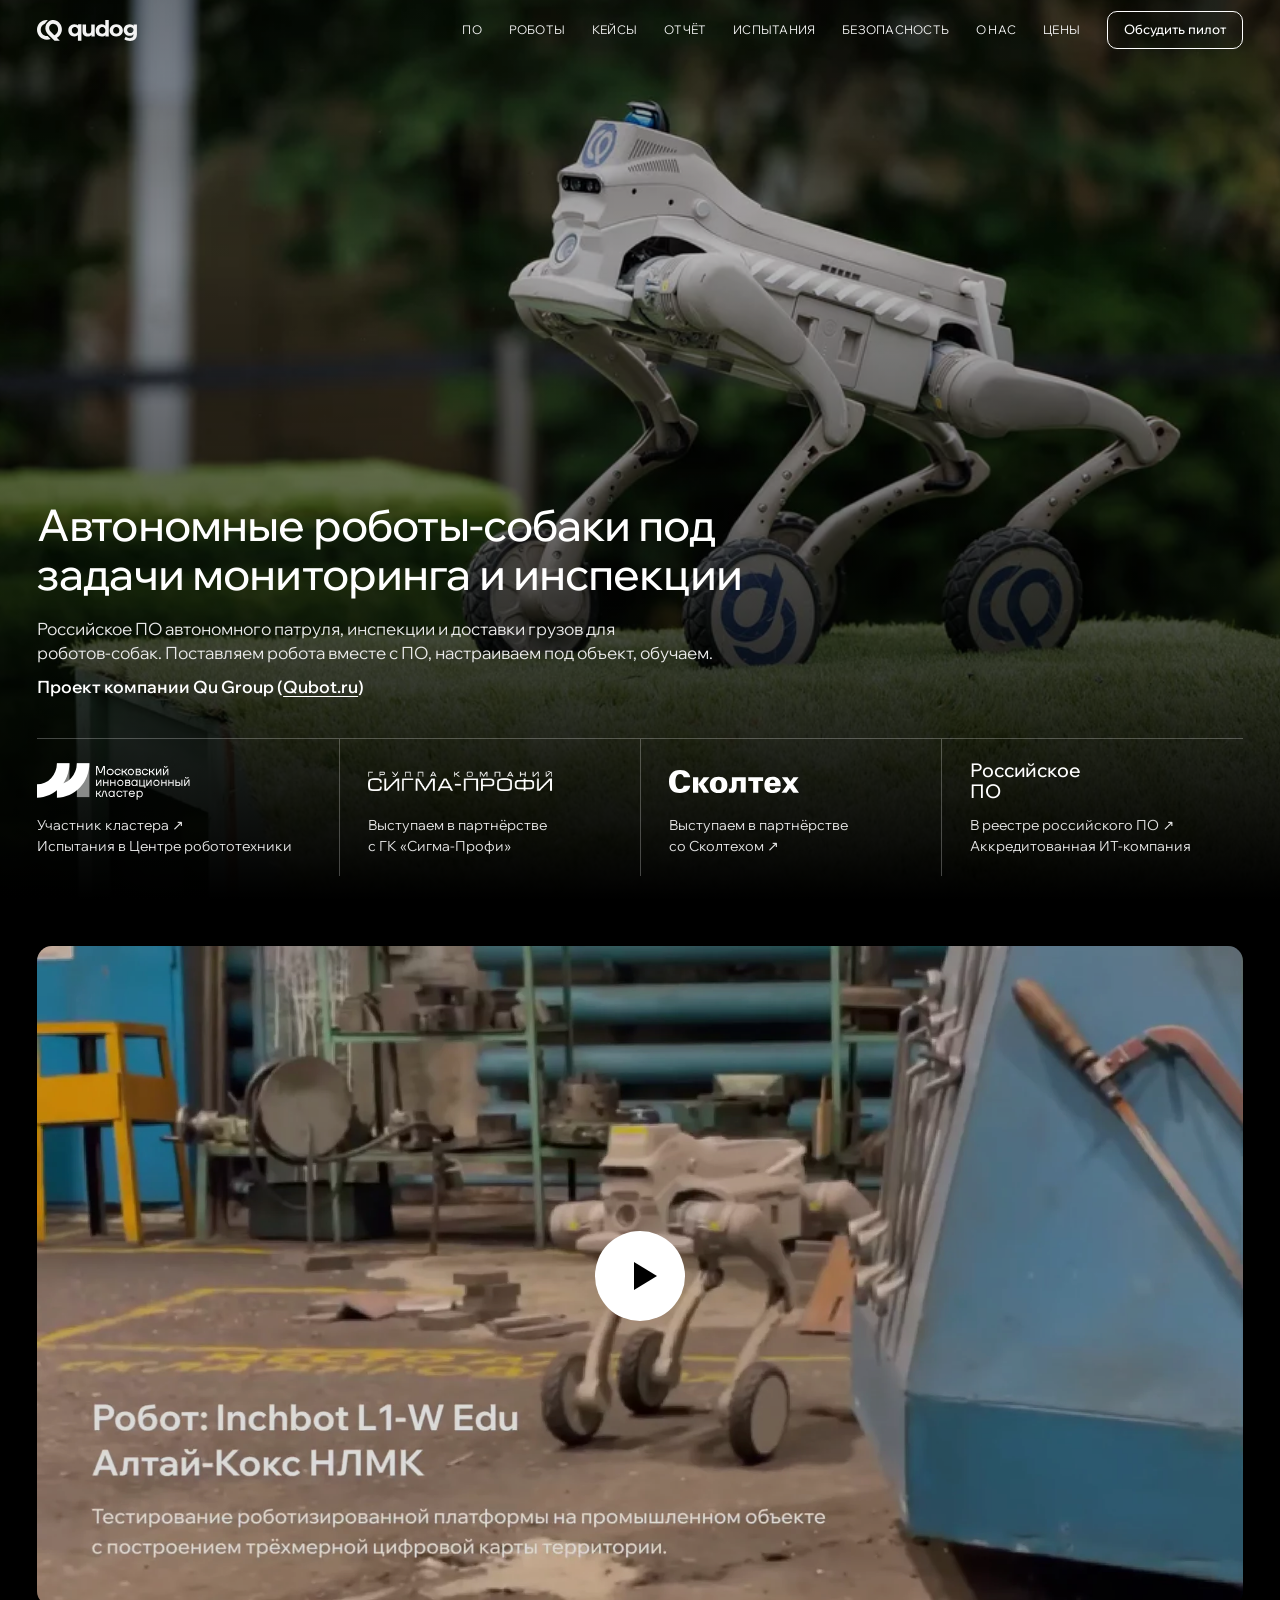
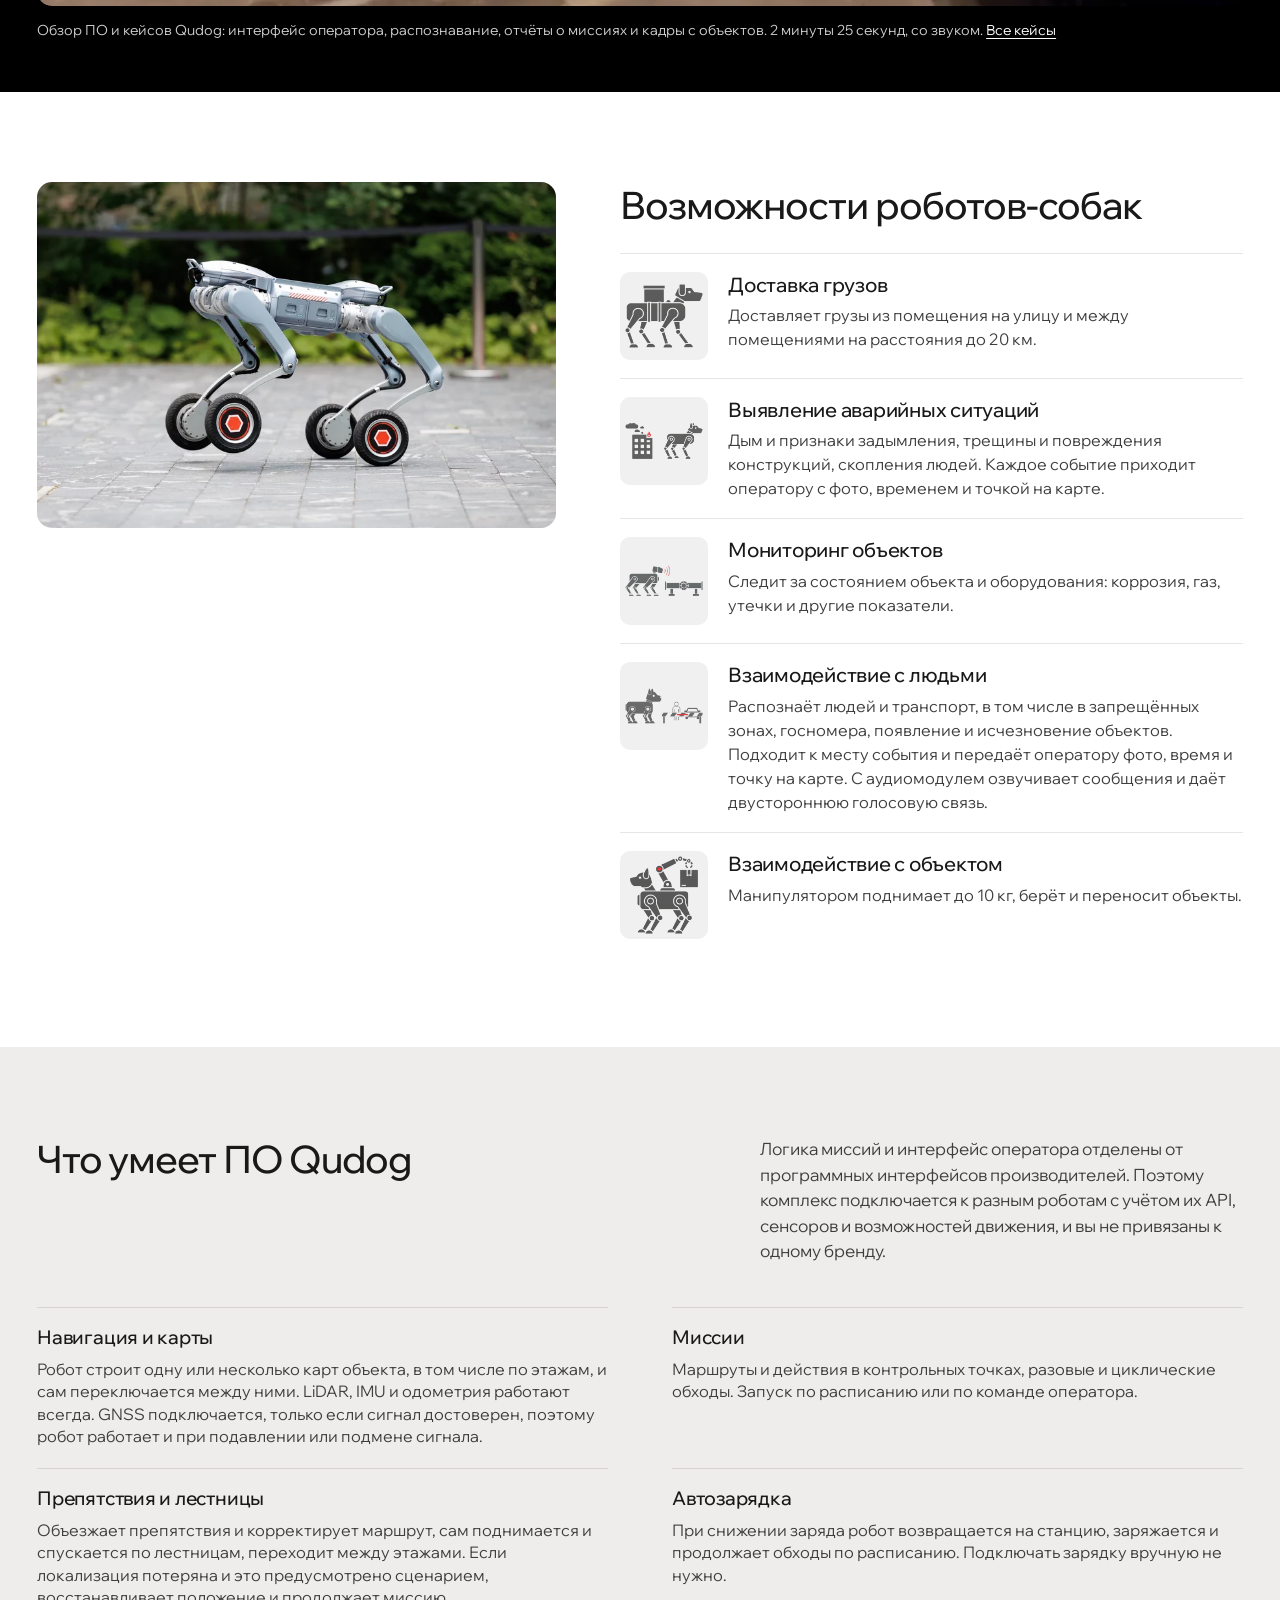
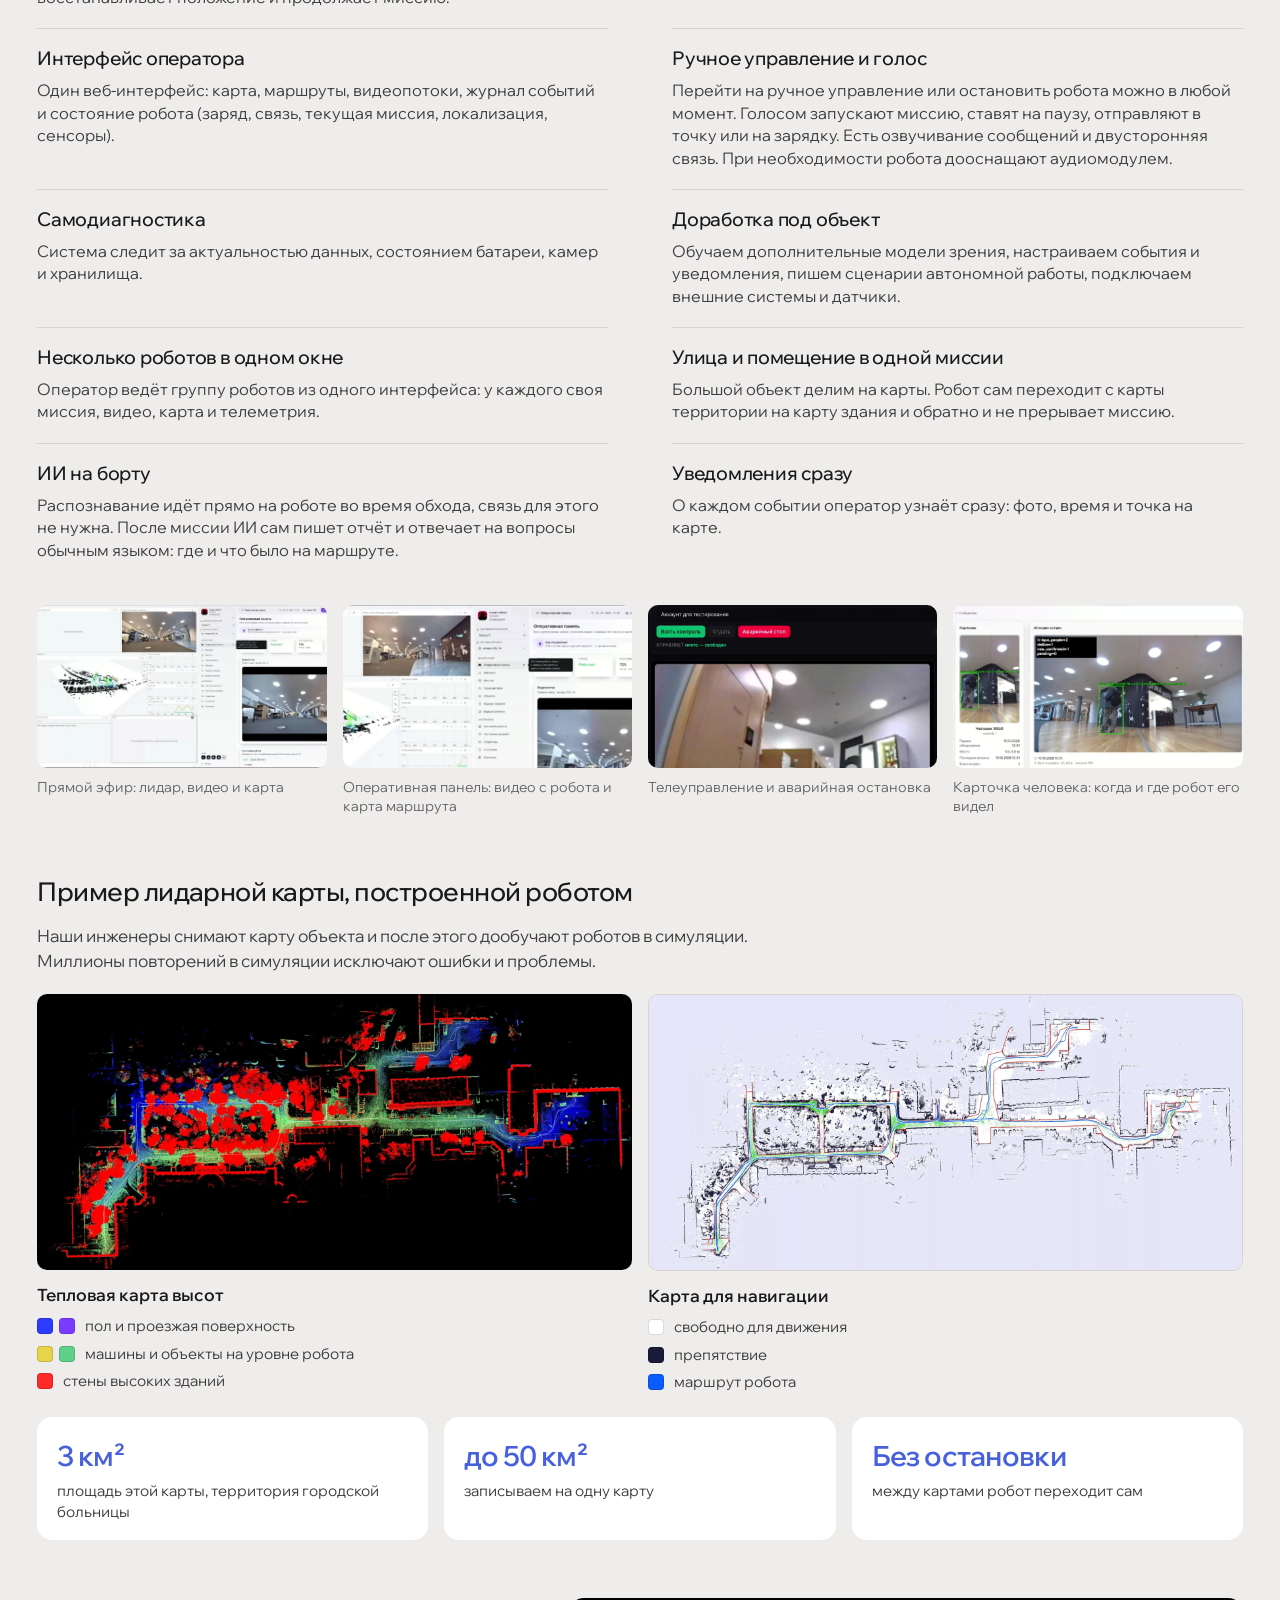
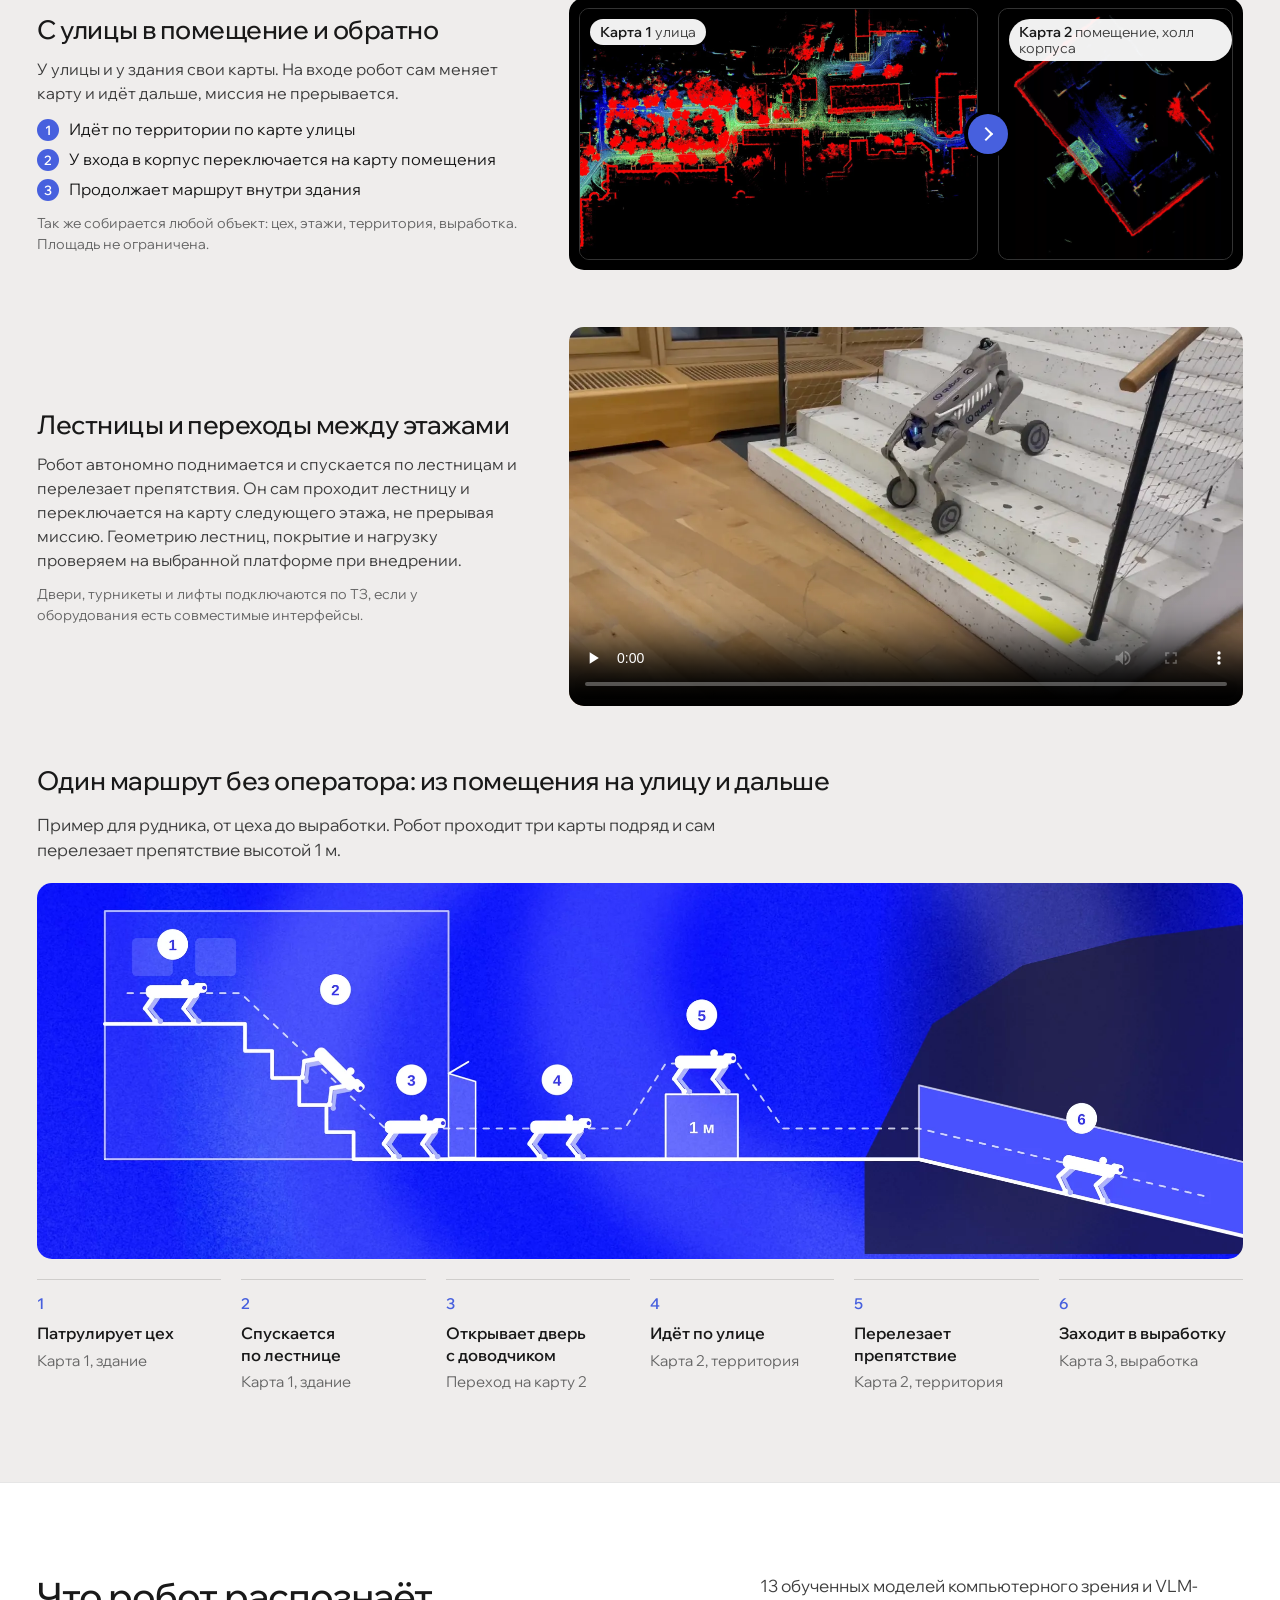
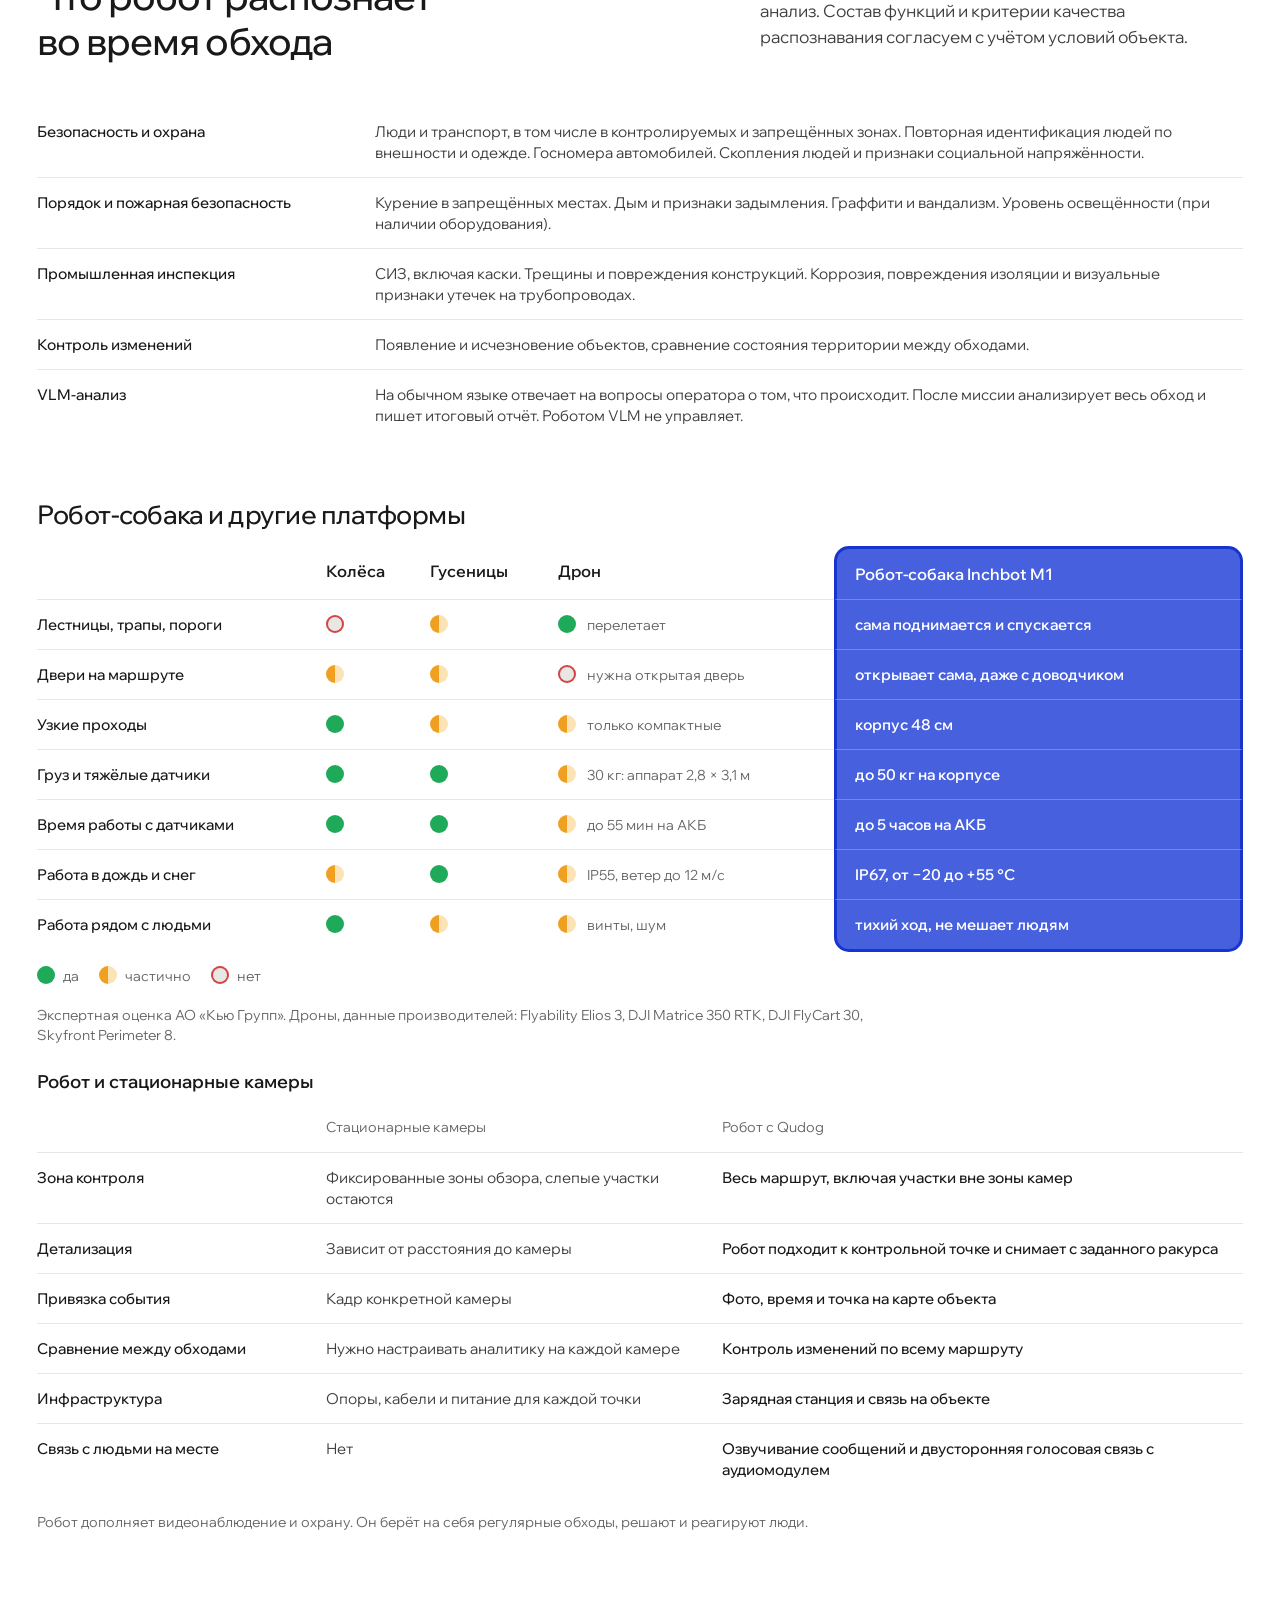
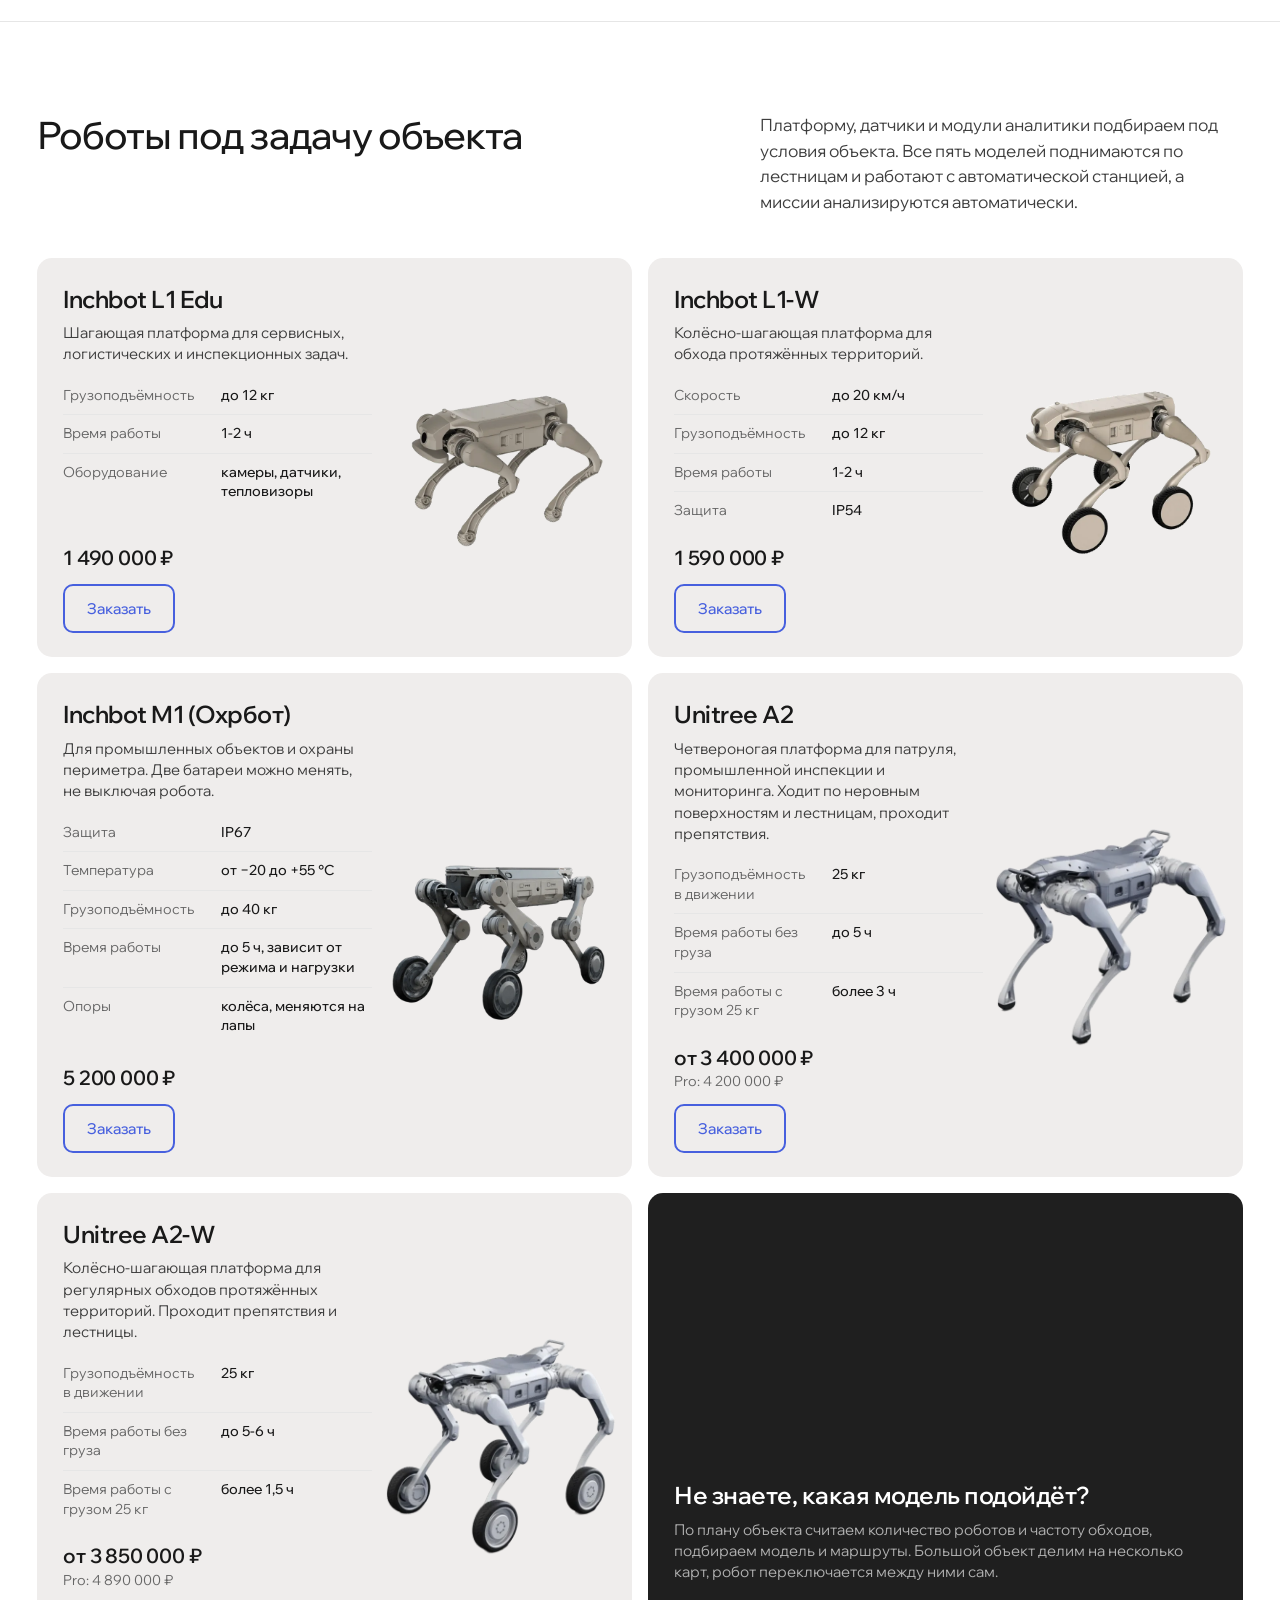
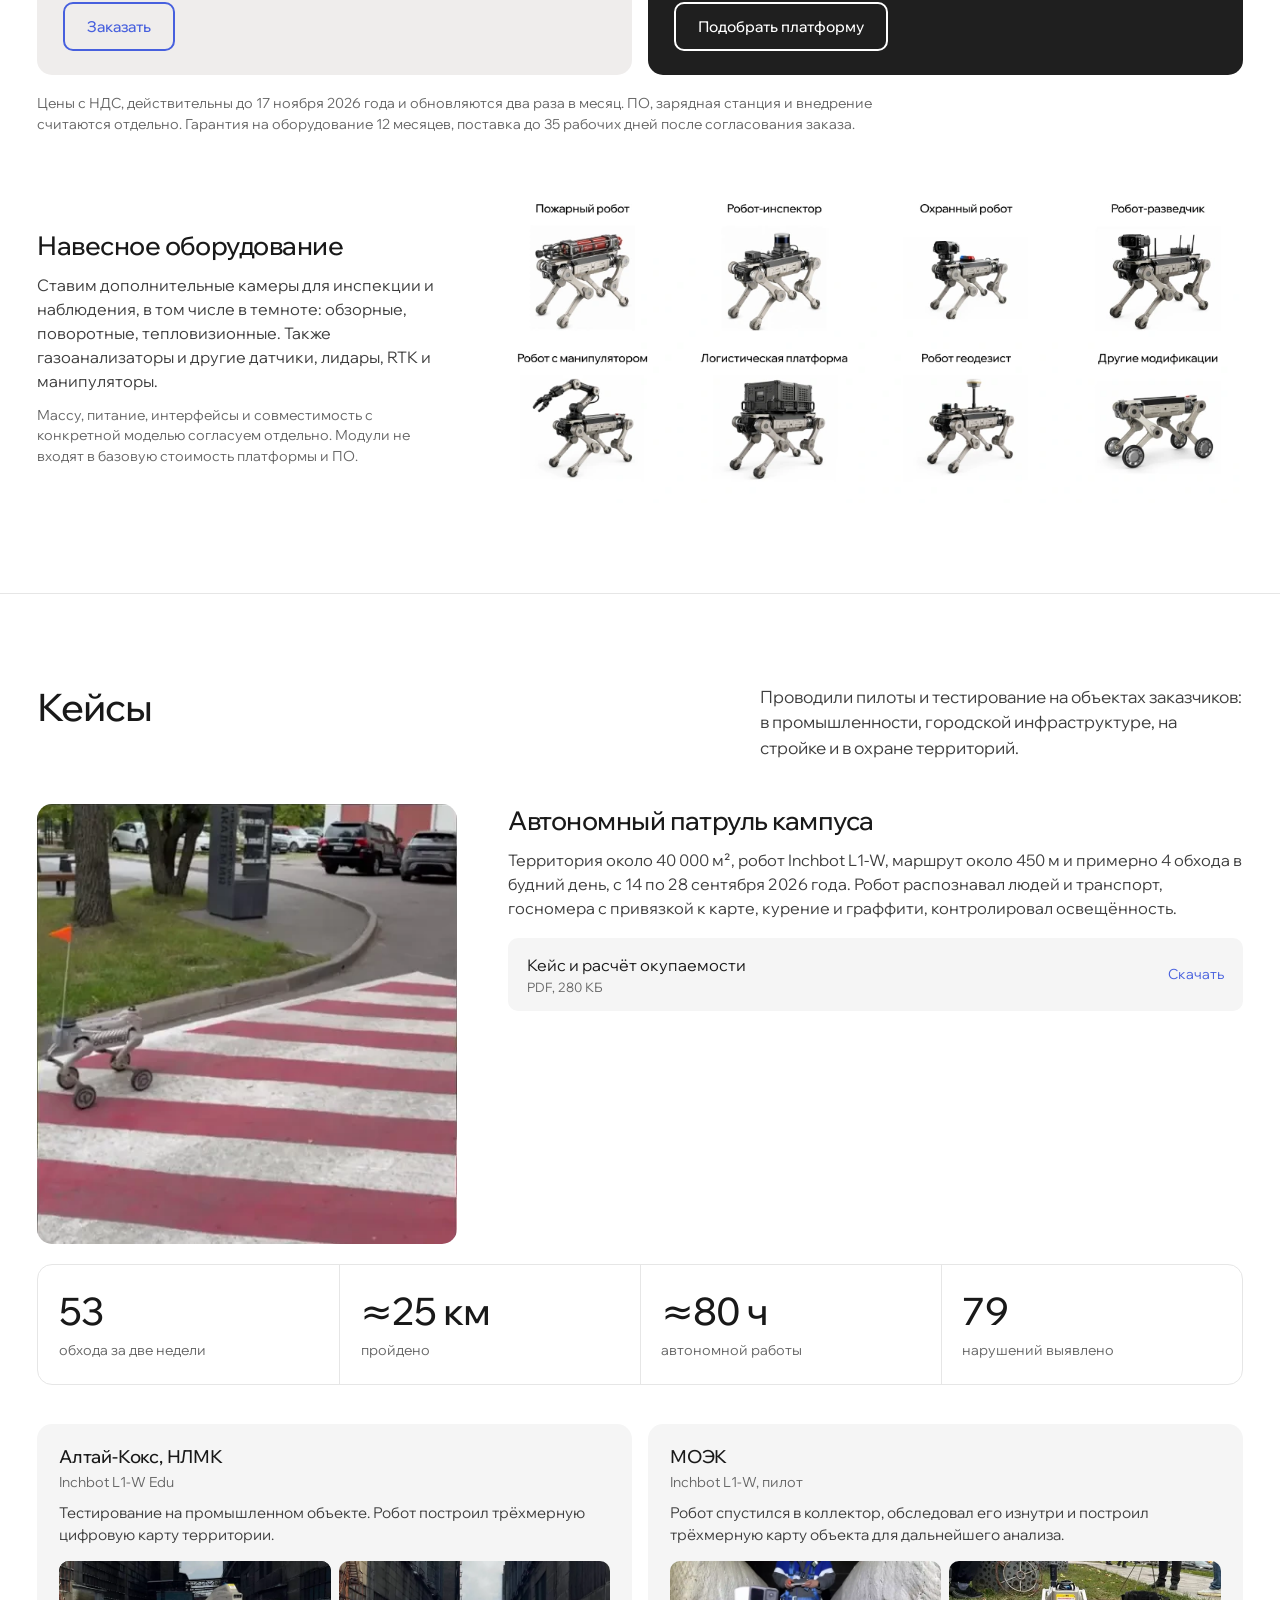
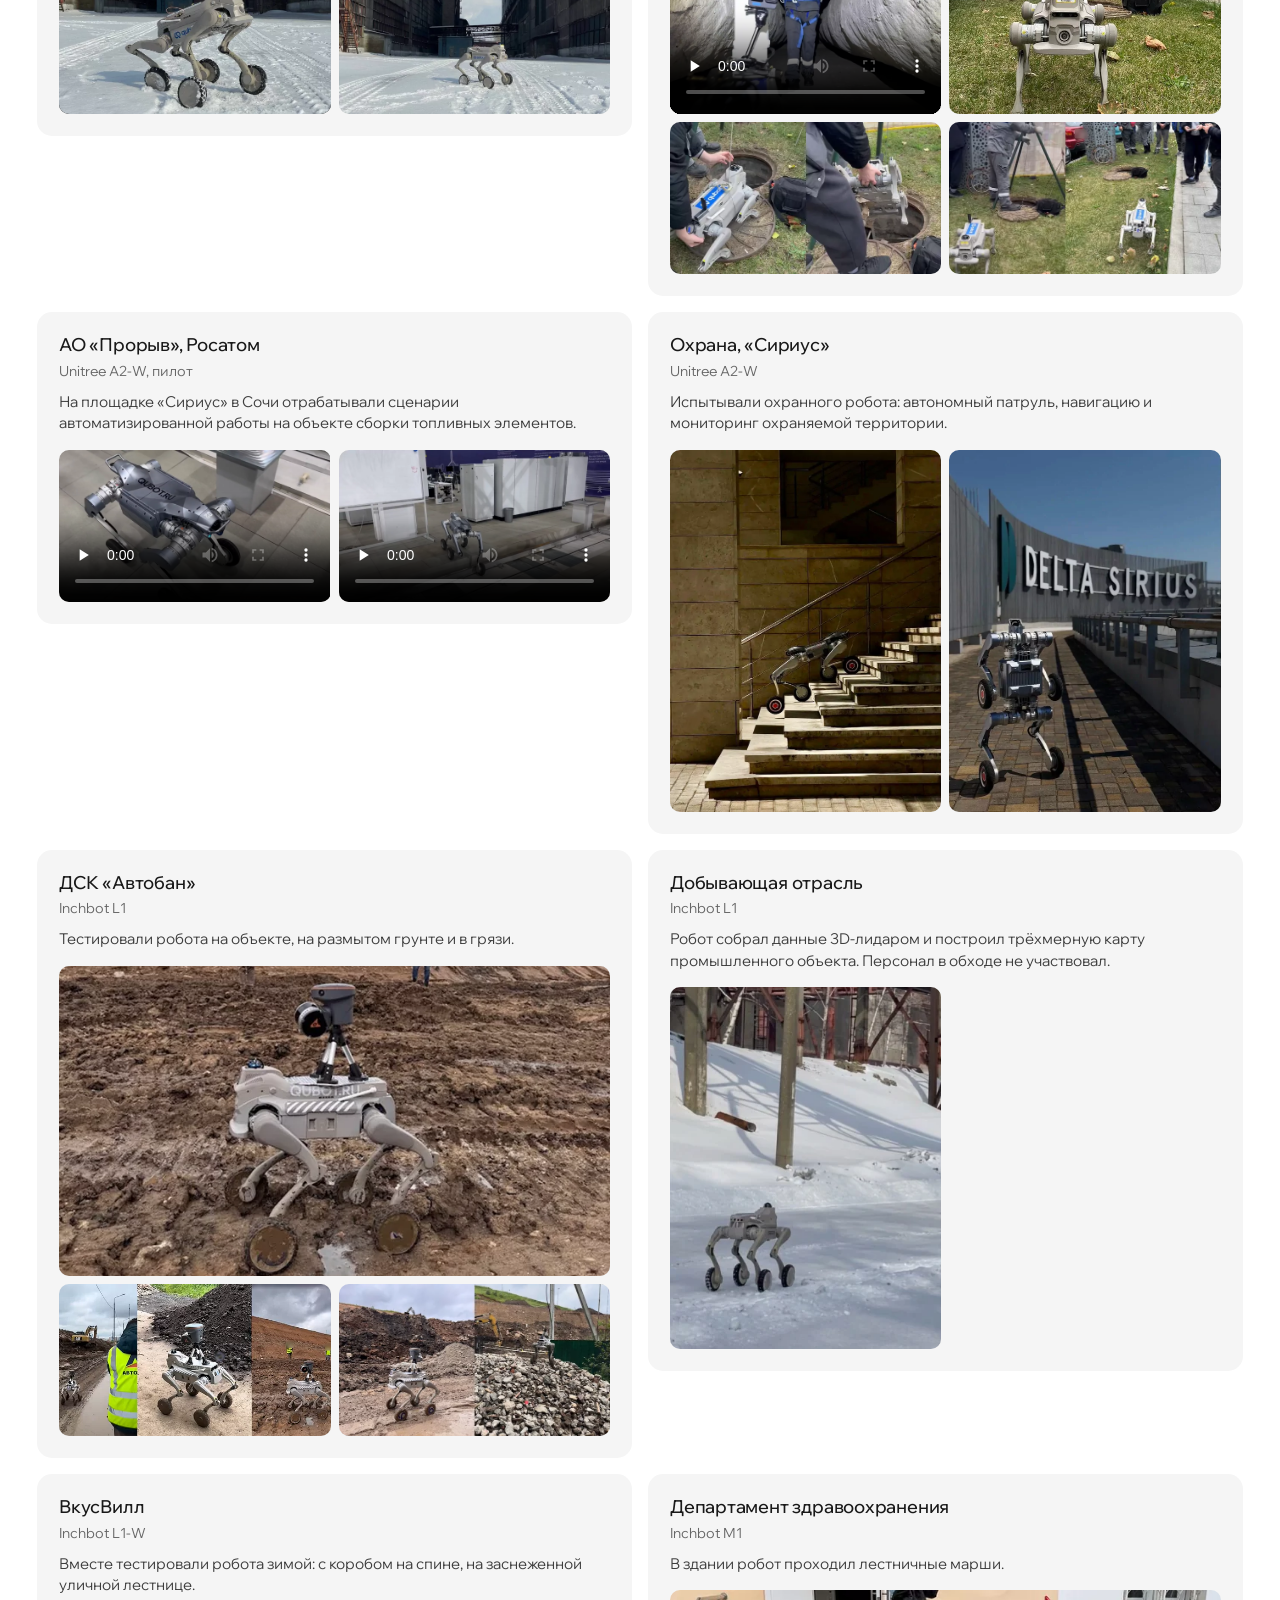
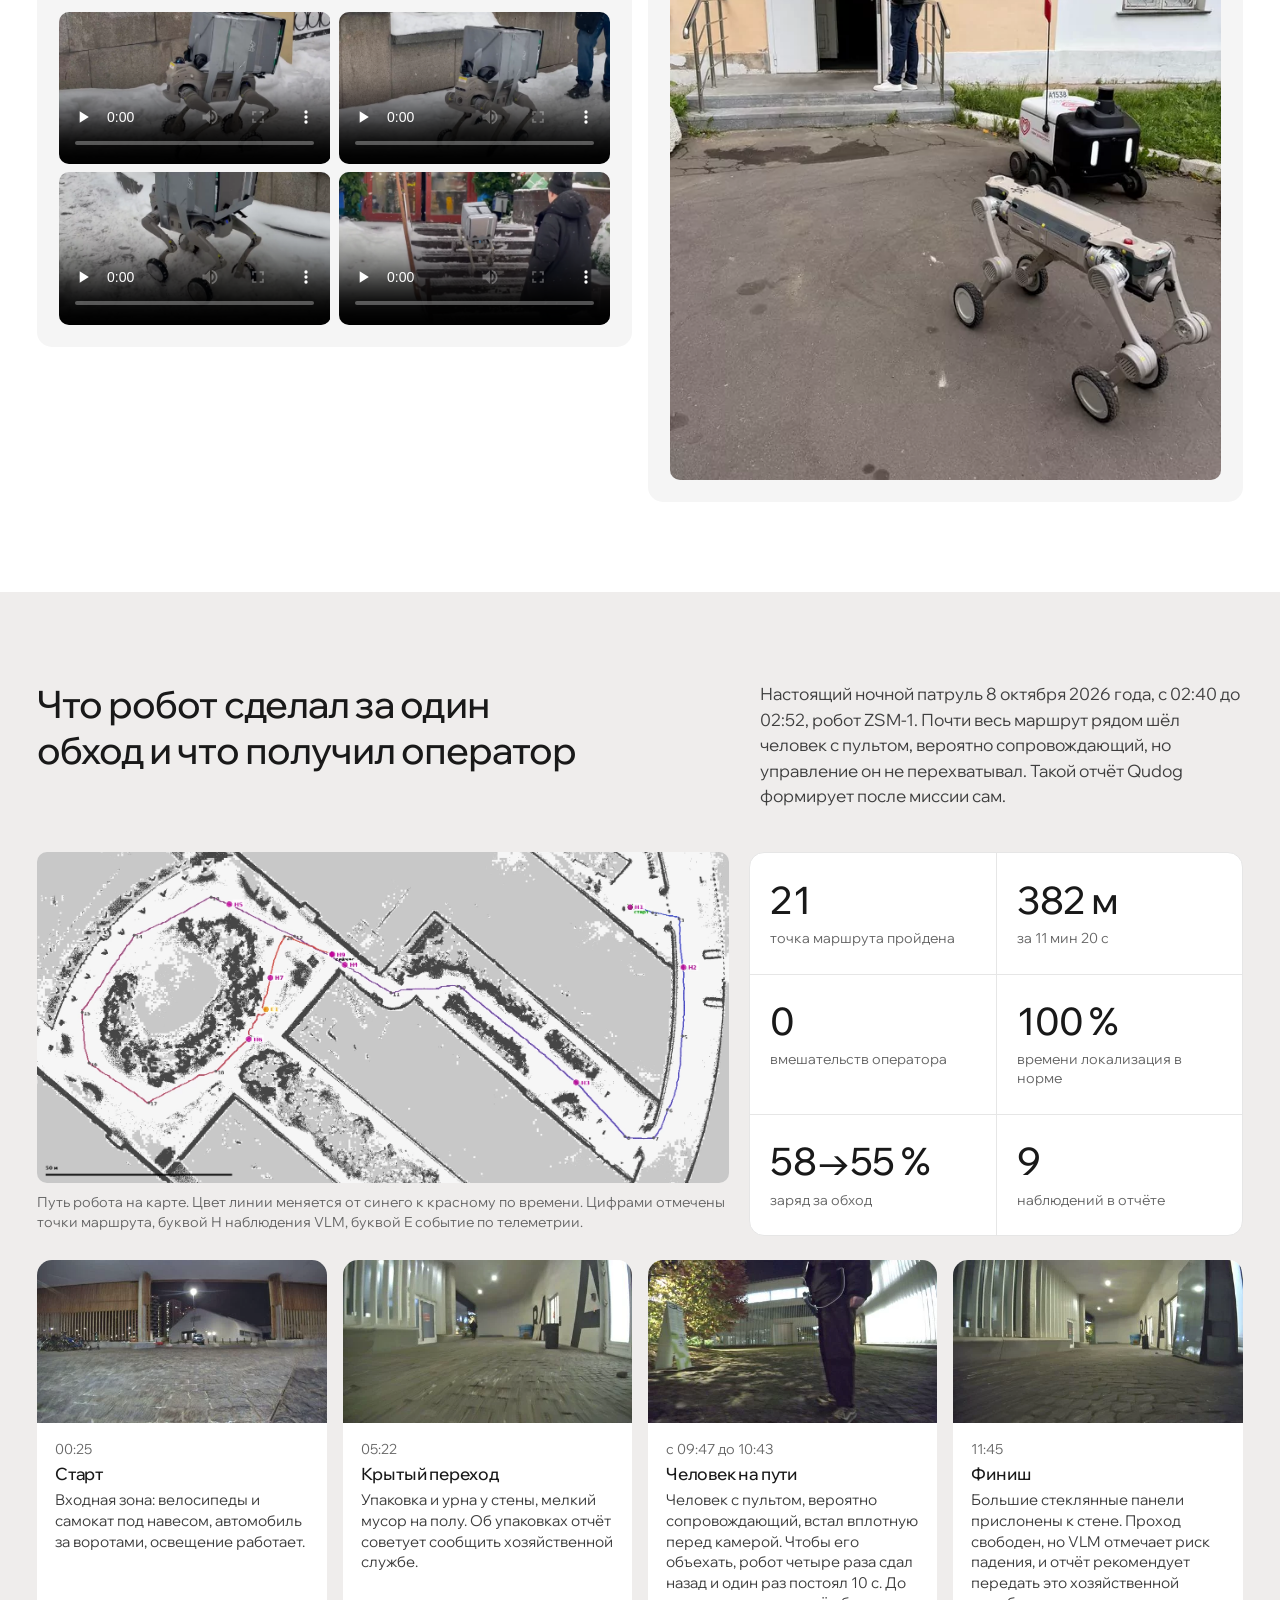
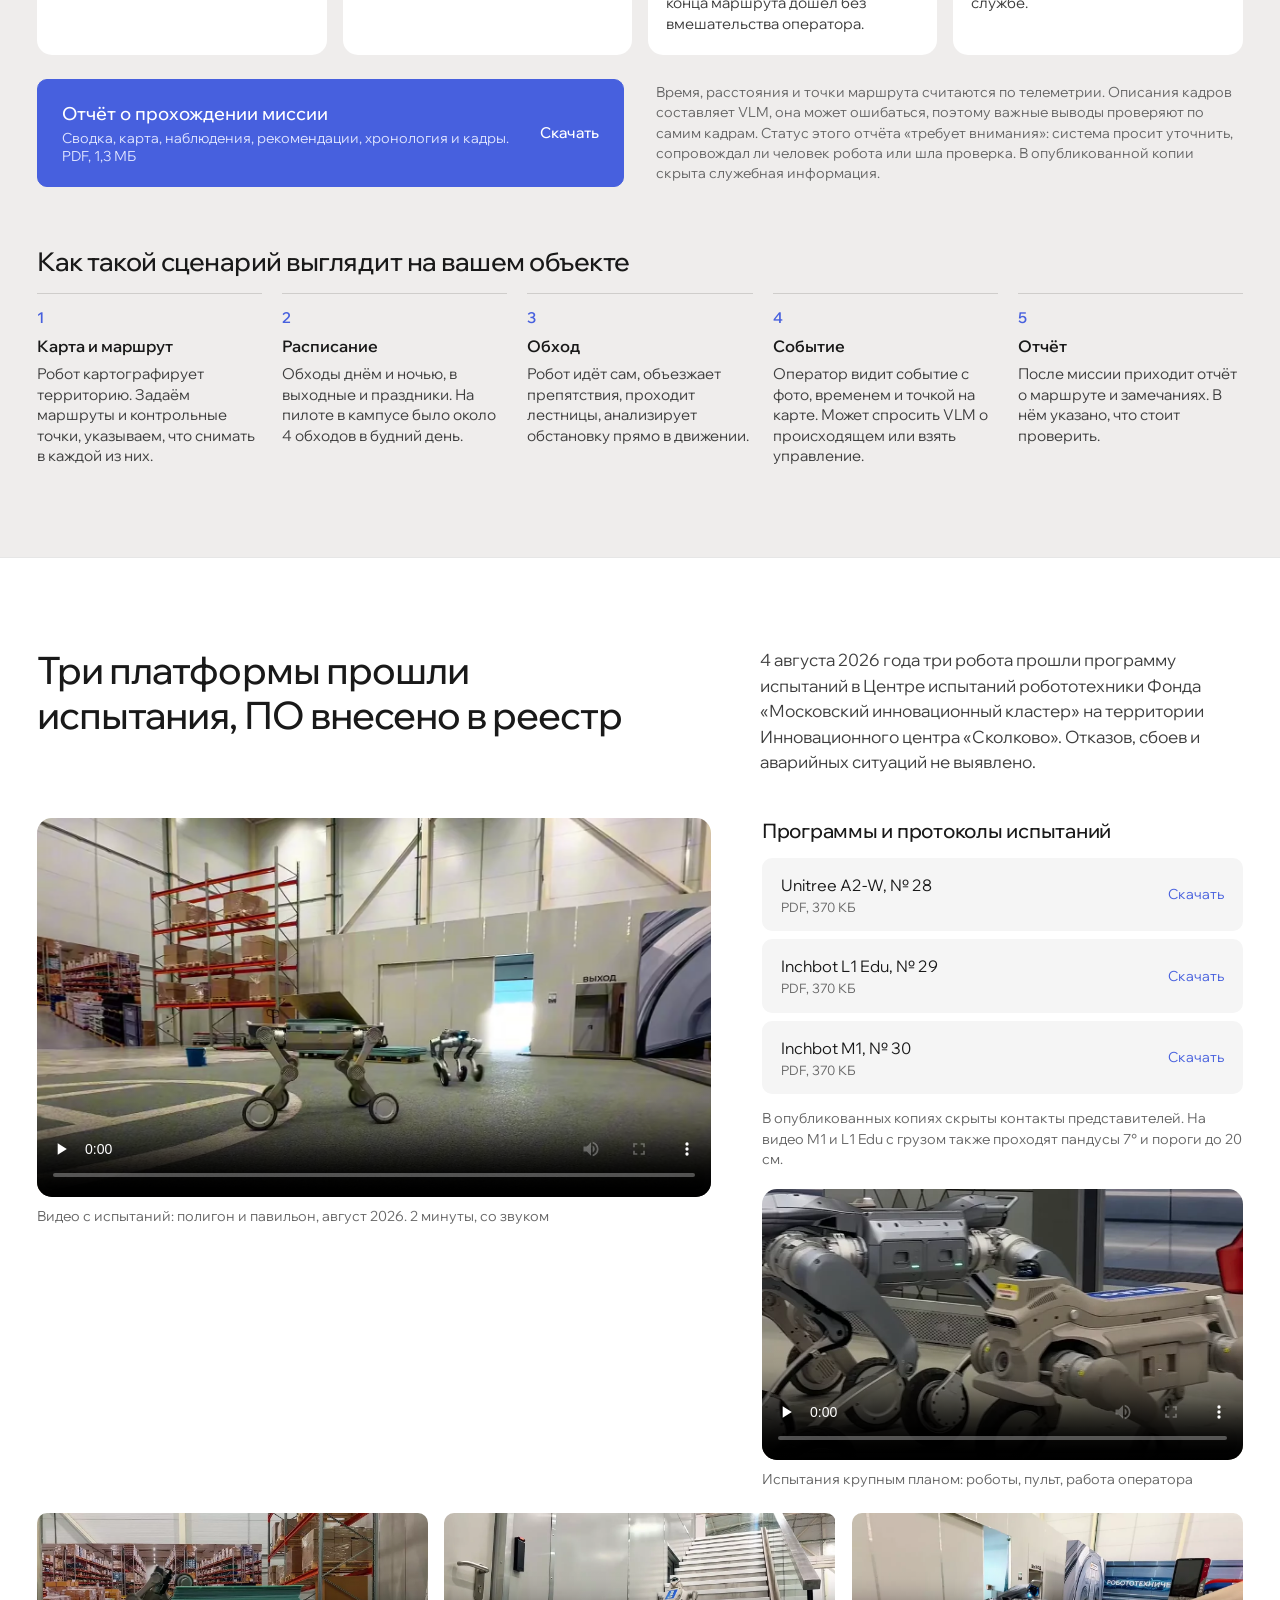
==== index.html @ 8c8a92de "Rebuild street-to-indoor block: compact labelled maps with steps" ====
<!doctype html>
<html lang="ru">
<head>
  <meta charset="utf-8">
  <meta name="viewport" content="width=device-width, initial-scale=1">
  <meta name="theme-color" content="#000000">
  <meta name="robots" content="index, follow, max-image-preview:large, max-snippet:-1, max-video-preview:-1">
  <title>Роботы-собаки для патруля и инспекции: купить или арендовать | Qudog</title>
  <meta name="description" content="Роботы-собаки Inchbot и Unitree с российским ПО Qudog: автономный патруль, инспекция и доставка грузов. Продажа, аренда и пилот на объекте за 5-6 недель.">
  <link rel="canonical" href="https://qudog.ru/">
  <meta property="og:type" content="website">
  <meta property="og:site_name" content="Qudog">
  <meta property="og:locale" content="ru_RU">
  <meta property="og:url" content="https://qudog.ru/">
  <meta property="og:title" content="Роботы-собаки для патруля и инспекции: купить или арендовать | Qudog">
  <meta property="og:description" content="Роботы-собаки Inchbot и Unitree с российским ПО Qudog: автономный патруль, инспекция и доставка грузов. Продажа, аренда и пилот на объекте за 5-6 недель.">
  <meta property="og:image" content="https://qudog.ru/public/images/og.jpg">
  <meta property="og:image:width" content="1200">
  <meta property="og:image:height" content="630">
  <meta property="og:image:alt" content="Колёсно-шагающий робот-собака Qudog на наклонной платформе">
  <meta name="twitter:card" content="summary_large_image">
  <link rel="icon" href="/favicon.ico" sizes="48x48">
  <link rel="icon" href="public/images/favicon.svg" type="image/svg+xml">
  <link rel="apple-touch-icon" href="/apple-touch-icon.png">
  <link rel="preload" href="public/fonts/wix-regular.woff2" as="font" type="font/woff2" crossorigin>
  <link rel="preload" href="public/fonts/wix-medium.woff2" as="font" type="font/woff2" crossorigin>
  <link rel="preload" as="image" href="public/images/photos/hero-ramp-1920.webp" imagesrcset="public/images/photos/hero-ramp-768.webp 768w, public/images/photos/hero-ramp-1280.webp 1280w, public/images/photos/hero-ramp-1920.webp 1920w" imagesizes="100vw">
  <link rel="stylesheet" href="public/css/tokens.css">
  <link rel="stylesheet" href="public/css/base.css">
  <link rel="stylesheet" href="public/css/components.css">
  <link rel="stylesheet" href="public/css/sections.css">
  <script src="public/js/main.js" defer></script>
  <script src="public/js/lightbox.js" defer></script>
  <!-- Разметка для поисковиков. Цены, вопросы и реквизиты продублированы отсюда из текста страницы: меняете там, меняйте и здесь -->
  <script type="application/ld+json">{"@context":"https://schema.org","@graph":[{"@type":"Organization","@id":"https://qudog.ru/#org","name":"Qudog","legalName":"АО «Кью Групп»","url":"https://qudog.ru/","logo":"https://qudog.ru/apple-touch-icon.png","image":"https://qudog.ru/public/images/og.jpg","email":"info@qubot.ru","telephone":"+7-499-647-45-46","taxID":"9724220494","sameAs":["https://qubot.ru"],"address":{"@type":"PostalAddress","addressCountry":"RU","addressLocality":"Москва","postalCode":"115230","streetAddress":"ул. Нагатинская, д. 2, помещ. 20/2"}},{"@type":"WebSite","@id":"https://qudog.ru/#site","url":"https://qudog.ru/","name":"Qudog","inLanguage":"ru","publisher":{"@id":"https://qudog.ru/#org"}},{"@type":"WebPage","@id":"https://qudog.ru/#page","url":"https://qudog.ru/","name":"Роботы-собаки для патруля и инспекции: купить или арендовать | Qudog","description":"Роботы-собаки Inchbot и Unitree с российским ПО Qudog: автономный патруль, инспекция и доставка грузов. Продажа, аренда и пилот на объекте за 5-6 недель.","inLanguage":"ru","isPartOf":{"@id":"https://qudog.ru/#site"},"about":{"@id":"https://qudog.ru/#org"},"primaryImageOfPage":"https://qudog.ru/public/images/og.jpg"},{"@type":"SoftwareApplication","name":"Qudog","applicationCategory":"BusinessApplication","description":"ПО автономного патруля, инспекции и доставки грузов для роботов-собак Inchbot и Unitree.","url":"https://qudog.ru/#software","publisher":{"@id":"https://qudog.ru/#org"},"offers":[{"@type":"Offer","name":"Ежемесячная лицензия","price":70000,"priceCurrency":"RUB","priceValidUntil":"2026-11-17"},{"@type":"Offer","name":"Бессрочная лицензия","price":2500000,"priceCurrency":"RUB","priceValidUntil":"2026-11-17"}]},{"@type":"ItemList","name":"Роботы-собаки","itemListElement":[{"@type":"ListItem","position":1,"item":{"@type":"Product","name":"Робот-собака Inchbot L1 Edu","brand":{"@type":"Brand","name":"Inchbot"},"image":"https://qudog.ru/public/images/robots/l1.webp","category":"Роботы-собаки","offers":{"@type":"Offer","price":1490000,"priceCurrency":"RUB","priceValidUntil":"2026-11-17","seller":{"@id":"https://qudog.ru/#org"},"url":"https://qudog.ru/#robots"}}},{"@type":"ListItem","position":2,"item":{"@type":"Product","name":"Робот-собака Inchbot L1-W","brand":{"@type":"Brand","name":"Inchbot"},"image":"https://qudog.ru/public/images/robots/l1w.webp","category":"Роботы-собаки","offers":{"@type":"Offer","price":1590000,"priceCurrency":"RUB","priceValidUntil":"2026-11-17","seller":{"@id":"https://qudog.ru/#org"},"url":"https://qudog.ru/#robots"}}},{"@type":"ListItem","position":3,"item":{"@type":"Product","name":"Робот-собака Inchbot M1 (Охрбот)","brand":{"@type":"Brand","name":"Inchbot"},"image":"https://qudog.ru/public/images/robots/m1.webp","category":"Роботы-собаки","offers":{"@type":"Offer","price":5200000,"priceCurrency":"RUB","priceValidUntil":"2026-11-17","seller":{"@id":"https://qudog.ru/#org"},"url":"https://qudog.ru/#robots"}}},{"@type":"ListItem","position":4,"item":{"@type":"Product","name":"Робот-собака Unitree A2","brand":{"@type":"Brand","name":"Unitree"},"image":"https://qudog.ru/public/images/robots/a2-pro.webp","category":"Роботы-собаки","offers":{"@type":"AggregateOffer","lowPrice":3400000,"priceCurrency":"RUB","seller":{"@id":"https://qudog.ru/#org"},"url":"https://qudog.ru/#robots"}}},{"@type":"ListItem","position":5,"item":{"@type":"Product","name":"Робот-собака Unitree A2-W","brand":{"@type":"Brand","name":"Unitree"},"image":"https://qudog.ru/public/images/robots/a2w-pro.webp","category":"Роботы-собаки","offers":{"@type":"AggregateOffer","lowPrice":3850000,"priceCurrency":"RUB","seller":{"@id":"https://qudog.ru/#org"},"url":"https://qudog.ru/#robots"}}}]},{"@type":"VideoObject","name":"Обзор ПО и кейсов Qudog","description":"Интерфейс оператора, распознавание, отчёты о миссиях и кадры с объектов.","thumbnailUrl":"https://qudog.ru/public/images/posters/film.webp","contentUrl":"https://qudog.ru/public/video/film.h264.mp4","uploadDate":"2026-11-07T00:00:00+03:00","duration":"PT2M25S"},{"@type":"FAQPage","mainEntity":[{"@type":"Question","name":"Робот заменит охранника?","acceptedAnswer":{"@type":"Answer","text":"Робот берёт на себя регулярные обходы и сбор данных. Оценка происшествий, решения и выезд остаются за сотрудниками охраны."}},{"@type":"Question","name":"Что с погодой и зимой?","acceptedAnswer":{"@type":"Answer","text":"У M1 защита IP67 и работа от −20 до +55 °C. Робот проходит там, где может пройти человек: зимой территорию очищают так же, как для пешеходов, а в сильный гололёд обходы приостанавливают."}},{"@type":"Question","name":"Как робот работает ночью?","acceptedAnswer":{"@type":"Answer","text":"Обходы идут круглосуточно. Для съёмки в темноте устанавливается тепловизор, а Qudog контролирует уровень освещённости территории."}},{"@type":"Question","name":"Где хранятся видео и фото?","acceptedAnswer":{"@type":"Answer","text":"На сервере заказчика, срок хранения от 3 месяцев. Правила обработки, доступа и хранения изображений людей и госномеров согласуем при внедрении."}},{"@type":"Question","name":"Какую площадь закрывает один робот?","acceptedAnswer":{"@type":"Answer","text":"Qudog работает на территориях до 1 км²: большой объект делится на несколько карт. Количество роботов и частоту обходов считаем по плану объекта. Результаты пилота в кампусе нельзя напрямую переносить на другие объекты."}},{"@type":"Question","name":"Колёсная платформа пройдёт лестницу?","acceptedAnswer":{"@type":"Answer","text":"Да, все пять моделей поднимаются и спускаются по лестницам. L1-W, A2-W и M1 на колёсах едут по ровным участкам и шагают на препятствиях. Геометрию лестниц, сцепление и нагрузку проверяем на выбранной платформе."}}]}]}</script>
</head>
<body>
<a class="skip" href="#main">К содержимому</a>

<!-- Логотип: один символ на всю страницу, цвет берётся из окружения -->
<svg width="0" height="0" style="position:absolute" aria-hidden="true"><symbol id="logo" viewBox="0 0 2000 420"><path d="M746.348 330.027C723.681 330.027 703.25 324.971 685.056 314.86C666.862 304.748 652.396 290.473 641.659 272.035C631.22 253.596 626 231.738 626 206.459C626 181.478 631.22 159.768 641.659 141.33C652.396 122.891 666.862 108.616 685.056 98.5047C703.25 88.0959 723.681 82.8915 746.348 82.8915C767.525 82.8915 785.57 87.3524 800.483 96.2742C815.694 105.196 827.326 118.728 835.379 136.869C843.432 155.01 847.459 178.207 847.459 206.459C847.459 234.414 843.283 257.611 834.932 276.05C826.581 294.191 814.799 307.722 799.588 316.644C784.377 325.566 766.63 330.027 746.348 330.027ZM758.428 272.927C769.762 272.927 780.052 270.25 789.298 264.897C798.544 259.544 805.852 251.961 811.22 242.147C816.887 232.035 819.721 220.139 819.721 206.459C819.721 192.482 816.887 180.586 811.22 170.772C805.852 160.958 798.544 153.374 789.298 148.021C780.052 142.668 769.762 139.991 758.428 139.991C746.796 139.991 736.357 142.668 727.111 148.021C717.864 153.374 710.408 160.958 704.741 170.772C699.372 180.586 696.688 192.482 696.688 206.459C696.688 220.139 699.372 232.035 704.741 242.147C710.408 251.961 717.864 259.544 727.111 264.897C736.357 270.25 746.796 272.927 758.428 272.927ZM818.379 413V277.834L822.852 206.905L821.51 135.53V86.4602H888.172V413H818.379Z" fill="currentColor"></path><path d="M1013.89 332.151C993.905 332.151 976.01 328.285 960.202 320.553C944.692 312.82 932.613 301.073 923.963 285.311C915.313 269.252 910.989 248.88 910.989 224.197V88.5844H980.782V213.936C980.782 233.862 984.957 248.583 993.309 258.1C1001.96 267.319 1014.04 271.929 1029.55 271.929C1040.28 271.929 1049.83 269.698 1058.18 265.237C1066.53 260.479 1073.09 253.341 1077.87 243.825C1082.64 234.011 1085.02 221.817 1085.02 207.245V88.5844H1154.82V328.582H1088.6V262.561L1100.68 281.743C1092.63 298.397 1080.7 311.036 1064.89 319.66C1049.38 327.987 1032.38 332.151 1013.89 332.151Z" fill="currentColor"></path><path transform="matrix(-1 0 0 1 2610 0)" d="M1316.41 84.9732C1339.08 84.9732 1359.51 90.0289 1377.7 100.14C1395.9 110.252 1410.36 124.527 1421.1 142.965C1431.54 161.404 1436.76 183.262 1436.76 208.541C1436.76 233.522 1431.54 255.232 1421.1 273.67C1410.36 292.109 1395.9 306.384 1377.7 316.495C1359.51 326.904 1339.08 332.109 1316.41 332.109C1295.23 332.109 1277.19 327.648 1262.28 318.726C1247.07 309.804 1235.43 296.272 1227.38 278.131C1219.33 259.99 1215.3 236.793 1215.3 208.541C1215.3 180.586 1219.48 157.389 1227.83 138.95C1236.18 120.809 1247.96 107.278 1263.17 98.356C1278.38 89.4342 1296.13 84.9732 1316.41 84.9732ZM1304.33 142.073C1293 142.073 1282.71 144.75 1273.46 150.103C1264.22 155.456 1256.91 163.039 1251.54 172.853C1245.87 182.965 1243.04 194.861 1243.04 208.541C1243.04 222.518 1245.87 234.414 1251.54 244.228C1256.91 254.042 1264.22 261.626 1273.46 266.979C1282.71 272.332 1293 275.009 1304.33 275.009C1315.96 275.009 1326.4 272.332 1335.65 266.979C1344.89 261.626 1352.35 254.042 1358.02 244.228C1363.39 234.414 1366.07 222.518 1366.07 208.541C1366.07 194.861 1363.39 182.965 1358.02 172.853C1352.35 163.039 1344.89 155.456 1335.65 150.103C1326.4 144.75 1315.96 142.073 1304.33 142.073ZM1244.38 2V137.166L1239.91 208.095L1241.25 279.47V328.54H1174.59V2H1244.38Z" fill="currentColor"></path><path d="M1585.04 332.151C1559.39 332.151 1536.57 326.798 1516.59 316.092C1496.9 305.385 1481.24 290.813 1469.61 272.375C1458.28 253.639 1452.61 232.375 1452.61 208.583C1452.61 184.494 1458.28 163.231 1469.61 144.792C1481.24 126.056 1496.9 111.484 1516.59 101.075C1536.57 90.3688 1559.39 85.0157 1585.04 85.0157C1610.39 85.0157 1633.06 90.3688 1653.04 101.075C1673.02 111.484 1688.68 125.908 1700.02 144.346C1711.35 162.785 1717.02 184.197 1717.02 208.583C1717.02 232.375 1711.35 253.639 1700.02 272.375C1688.68 290.813 1673.02 305.385 1653.04 316.092C1633.06 326.798 1610.39 332.151 1585.04 332.151ZM1585.04 275.051C1596.67 275.051 1607.11 272.375 1616.36 267.022C1625.6 261.668 1632.91 254.085 1638.28 244.271C1643.65 234.159 1646.33 222.264 1646.33 208.583C1646.33 194.606 1643.65 182.71 1638.28 172.896C1632.91 163.082 1625.6 155.498 1616.36 150.145C1607.11 144.792 1596.67 142.116 1585.04 142.116C1573.41 142.116 1562.97 144.792 1553.72 150.145C1544.47 155.498 1537.02 163.082 1531.35 172.896C1525.98 182.71 1523.3 194.606 1523.3 208.583C1523.3 222.264 1525.98 234.159 1531.35 244.271C1537.02 254.085 1544.47 261.668 1553.72 267.022C1562.97 272.375 1573.41 275.051 1585.04 275.051Z" fill="currentColor"></path><path d="M1863.63 418.62Q1829.61 418.62 1798.17 410.35Q1766.74 402.09 1745.58 385.83L1773.32 335.65Q1788.69 348.16 1812.01 355.58Q1835.32 363 1858.47 363Q1895.39 363 1912.16 346.46Q1928.92 329.92 1928.92 297.27V261.37L1933.39 200.82L1932.22 139.99V88.38H1998.59V288.55Q1998.59 355.24 1963.6 386.93Q1928.62 418.62 1863.63 418.62ZM1852.87 317.09Q1819.63 317.09 1792.43 302.58Q1765.24 288.06 1749.12 261.99Q1733 235.91 1733 200.82Q1733 165.72 1749.12 139.64Q1765.24 113.57 1792.43 99.28Q1819.63 84.99 1852.87 84.99Q1883.5 84.99 1906.51 97.22Q1929.52 109.46 1942.58 135.18Q1955.64 160.89 1955.64 200.82Q1955.64 240.74 1942.58 266.46Q1929.52 292.17 1906.51 304.63Q1883.5 317.09 1852.87 317.09ZM1866.73 260.05Q1885.25 260.05 1899.48 252.58Q1913.71 245.11 1921.76 231.73Q1929.82 218.35 1929.82 200.82Q1929.82 183.1 1921.76 169.81Q1913.71 156.52 1899.48 149.27Q1885.25 142.03 1866.73 142.03Q1848.65 142.03 1834.2 149.27Q1819.75 156.52 1811.61 169.81Q1803.47 183.1 1803.47 200.82Q1803.47 218.35 1811.61 231.73Q1819.75 245.11 1834.2 252.58Q1848.65 260.05 1866.73 260.05Z" fill="currentColor"></path><path d="M492.641 230.332C494.489 222.949 501.88 190.282 493.565 149.125C490.238 133.068 477.488 74.5625 422.422 34.3283C409.302 24.7311 372.345 -1.47652 319.311 0.369089C306.006 0.738211 266.462 3.87574 229.32 32.6672C199.569 55.7373 187.004 83.4214 182.014 94.6797C163.905 135.468 167.416 172.195 169.264 185.668C176.286 235.684 203.819 267.613 214.167 278.502L351.094 414.708H456.423C436.835 395.145 417.248 375.581 397.66 356.018C440.9 337.746 479.89 282.747 492.641 230.332ZM407.639 245.466C396.367 267.798 381.584 280.901 378.258 283.854C366.986 293.636 355.714 299.727 345.551 303.787C319.496 277.764 293.441 251.741 267.386 225.718C260.918 218.151 249.277 202.463 245.027 179.578C243.548 171.457 236.526 128.639 266.831 98.0017C271.266 93.3877 290.299 75.3008 319.865 73.8243C350.355 72.3478 371.605 89.512 380.845 97.2635C413.552 124.025 419.465 161.491 420.759 171.088C425.933 208 412.259 236.238 407.639 245.466Z" fill="currentColor"></path><path d="M271.451 378.165C248.353 387.947 222.852 393.299 196.243 393.299C87.9582 393.299 0.18457 304.894 0.18457 195.819C0.18457 86.7436 84.2625 0.18457 192.547 0.18457C200.678 0.18457 208.809 0.738253 216.755 1.66106L155.775 75.4854C108.1 93.3878 74.0992 139.713 74.0992 193.789C74.0992 263.737 130.644 320.398 200.493 320.398C204.559 320.398 208.624 320.213 212.689 319.844L271.451 378.165Z" fill="currentColor"></path></symbol></svg>

<!-- ============ ШАПКА ============ -->
<header class="header is-over-hero" id="header">
  <div class="wrap header__row">
    <a class="header__logo" href="#top" aria-label="Qudog, в начало страницы"><svg viewBox="0 0 2000 420" aria-hidden="true"><use href="#logo"/></svg></a>
    <nav class="header__nav" aria-label="Разделы">
      <a href="#software">ПО</a>
      <a href="#robots">Роботы</a>
      <a href="#cases">Кейсы</a>
      <a href="#mission">Отчёт</a>
      <a href="#tests">Испытания</a>
      <a href="#security">Безопасность</a>
      <a href="#company">О нас</a>
      <a href="#pricing">Цены</a>
      <a class="btn header__cta" href="#contact">Обсудить пилот</a>
    </nav>
    <button class="menu-btn" id="menu-btn" type="button" aria-expanded="false" aria-controls="menu-panel" aria-label="Открыть меню"><span></span><span></span><span></span></button>
    <nav class="menu-panel" id="menu-panel" aria-label="Разделы">
        <a href="#software">ПО</a>
        <a href="#robots">Роботы</a>
        <a href="#cases">Кейсы</a>
        <a href="#mission">Отчёт о миссии</a>
        <a href="#tests">Испытания</a>
        <a href="#security">Безопасность</a>
        <a href="#company">О нас</a>
        <a href="#pricing">Цены</a>
        <a class="btn btn--solid" href="#contact">Обсудить пилот</a>
      </nav>
  </div>
</header>

<main id="main">

<!-- ============ ПЕРВЫЙ ЭКРАН ============ -->
<section class="hero" id="top">
  <img class="hero__img" src="public/images/photos/hero-ramp-1920.webp" srcset="public/images/photos/hero-ramp-768.webp 768w, public/images/photos/hero-ramp-1280.webp 1280w, public/images/photos/hero-ramp-1920.webp 1920w" sizes="100vw" width="1920" height="1080" alt="Колёсно-шагающий робот Qudog на вершине наклонной платформы" fetchpriority="high">
  <div class="wrap hero__body">
    <h1>Автономные <span class="nowrap">роботы-собаки</span> под задачи мониторинга и инспекции</h1>
    <p class="hero__lead">Российское ПО автономного патруля, инспекции и доставки грузов для <span class="nowrap">роботов-собак</span>. Поставляем робота вместе с ПО, настраиваем под объект, обучаем.</p>
    <p class="hero__company">Проект компании Qu Group (<a href="https://qubot.ru" target="_blank" rel="noopener">Qubot.ru</a>)</p>
    <ul class="trust" aria-label="Подтверждения">
      <li>
        <img src="public/images/logos/mik.svg" width="146" height="40" alt="Московский инновационный кластер">
        <p><a href="https://i.moscow/company/54615046" target="_blank" rel="noopener">Участник кластера<span aria-hidden="true"> ↗</span></a><br><a href="#tests">Испытания в Центре робототехники</a></p>
      </li>
      <li>
        <img src="public/images/logos/sigma-profi.png" width="1200" height="130" alt="ГК «Сигма-Профи»" class="trust__sigma">
        <p>Выступаем в партнёрстве<br>с ГК «Сигма-Профи»</p>
      </li>
      <li>
        <img src="public/images/logos/skoltech.svg" width="1000" height="177" alt="Сколтех" class="trust__skoltech">
        <p><a href="https://www.skoltech.ru/laboratories/intelligent-space-robotics-laboratory" target="_blank" rel="noopener">Выступаем в партнёрстве<br>со Сколтехом<span aria-hidden="true"> ↗</span></a></p>
      </li>
      <li>
        <span class="trust__title">Российское ПО</span>
        <p><a href="https://reestr.digital.gov.ru/reestr/16296431/" target="_blank" rel="noopener">В реестре российского ПО<span aria-hidden="true"> ↗</span></a><br>Аккредитованная <span class="nowrap">ИТ-компания</span></p>
      </li>
    </ul>
  </div>
</section>

<!-- ============ БОЛЬШОЕ ВИДЕО ============ -->
<section class="film" id="film">
  <div class="wrap">
    <div class="player player--film">
      <video id="film-video" controls preload="none" playsinline poster="public/images/posters/film.webp" width="1972" height="1080" aria-label="Обзор ПО и кейсов Qudog, 2 минуты 25 секунд">
        <source src="public/video/film.mobile.mp4" type="video/mp4" media="(max-width: 760px)">
        <source src="public/video/film.av1.mp4" type='video/mp4; codecs="av01.0.08M.08"'>
        <source src="public/video/film.h264.mp4" type="video/mp4">
      </video>
      <button class="player__play" id="film-play" type="button" hidden aria-label="Смотреть обзор ПО и кейсов"><span aria-hidden="true"></span></button>
    </div>
    <p class="film__caption">Обзор ПО и кейсов Qudog: интерфейс оператора, распознавание, отчёты о миссиях и кадры с объектов. 2 минуты 25 секунд, со звуком. <a href="#cases">Все кейсы</a></p>
  </div>
</section>

<!-- ============ ВОЗМОЖНОСТИ ============ -->
<section class="section" id="value">
  <div class="wrap value">
    <figure class="value__photo">
      <img class="photo" loading="lazy" src="public/images/photos/wheel-legged-800.webp" srcset="public/images/photos/wheel-legged-800.webp 800w, public/images/photos/wheel-legged-1600.webp 1600w" sizes="(max-width: 860px) 100vw, 45vw" width="1600" height="1067" alt="Колёсно-шагающий робот на брусчатке">
    </figure>
    <div>
      <h2>Возможности роботов-собак</h2>
      <ul class="value__list">
        <li><img class="value__icon" loading="lazy" src="public/images/value/delivery.webp" width="640" height="640" alt=""><div><h3>Доставка грузов</h3><p>Доставляет грузы из помещения на улицу и между помещениями на расстояния до 20 км.</p></div></li>
        <li><img class="value__icon" loading="lazy" src="public/images/value/emergency.webp" width="640" height="640" alt=""><div><h3>Выявление аварийных ситуаций</h3><p>Дым и признаки задымления, трещины и повреждения конструкций, скопления людей. Каждое событие приходит оператору с фото, временем и точкой на карте.</p></div></li>
        <li><img class="value__icon" loading="lazy" src="public/images/value/monitoring.webp" width="640" height="640" alt=""><div><h3>Мониторинг объектов</h3><p>Следит за состоянием объекта и оборудования: коррозия, газ, утечки и другие показатели.</p></div></li>
        <li><img class="value__icon" loading="lazy" src="public/images/value/people.webp" width="640" height="640" alt=""><div><h3>Взаимодействие с людьми</h3><p>Распознаёт людей и транспорт, в том числе в запрещённых зонах, госномера, появление и исчезновение объектов. Подходит к месту события и передаёт оператору фото, время и точку на карте. С аудиомодулем озвучивает сообщения и даёт двустороннюю голосовую связь.</p></div></li>
        <li><img class="value__icon" loading="lazy" src="public/images/value/manipulator.webp" width="640" height="640" alt=""><div><h3>Взаимодействие с объектом</h3><p>Манипулятором поднимает до 10 кг, берёт и переносит объекты.</p></div></li>
      </ul>
    </div>
  </div>
</section>

<!-- ============ ФУНКЦИИ ПО ============ -->
<section class="section section--tint" id="software">
  <div class="wrap">
    <div class="section-head">
      <h2>Что умеет ПО Qudog</h2>
      <p>Логика миссий и интерфейс оператора отделены от программных интерфейсов производителей. Поэтому комплекс подключается к разным роботам с учётом их API, сенсоров и возможностей движения, и вы не привязаны к одному бренду.</p>
    </div>
    <ul class="functions">
      <li>
        <h3>Навигация и карты</h3>
        <p>Робот строит одну или несколько карт объекта, в том числе по этажам, и сам переключается между ними. LiDAR, IMU и одометрия работают всегда. GNSS подключается, только если сигнал достоверен, поэтому робот работает и при подавлении или подмене сигнала.</p>
      </li>
      <li>
        <h3>Миссии</h3>
        <p>Маршруты и действия в контрольных точках, разовые и циклические обходы. Запуск по расписанию или по команде оператора.</p>
      </li>
      <li>
        <h3>Препятствия и лестницы</h3>
        <p>Объезжает препятствия и корректирует маршрут, сам поднимается и спускается по лестницам, переходит между этажами. Если локализация потеряна и это предусмотрено сценарием, восстанавливает положение и продолжает миссию.</p>
      </li>
      <li>
        <h3>Автозарядка</h3>
        <p>При снижении заряда робот возвращается на станцию, заряжается и продолжает обходы по расписанию. Подключать зарядку вручную не нужно.</p>
      </li>
      <li>
        <h3>Интерфейс оператора</h3>
        <p>Один веб-интерфейс: карта, маршруты, видеопотоки, журнал событий и состояние робота (заряд, связь, текущая миссия, локализация, сенсоры).</p>
      </li>
      <li>
        <h3>Ручное управление и голос</h3>
        <p>Перейти на ручное управление или остановить робота можно в любой момент. Голосом запускают миссию, ставят на паузу, отправляют в точку или на зарядку. Есть озвучивание сообщений и двусторонняя связь. При необходимости робота дооснащают аудиомодулем.</p>
      </li>
      <li>
        <h3>Самодиагностика</h3>
        <p>Система следит за актуальностью данных, состоянием батареи, камер и хранилища.</p>
      </li>
      <li>
        <h3>Доработка под объект</h3>
        <p>Обучаем дополнительные модели зрения, настраиваем события и уведомления, пишем сценарии автономной работы, подключаем внешние системы и датчики.</p>
      </li>
      <li>
        <h3>Несколько роботов в одном окне</h3>
        <p>Оператор ведёт группу роботов из одного интерфейса: у каждого своя миссия, видео, карта и телеметрия.</p>
      </li>
      <li>
        <h3>Улица и помещение в одной миссии</h3>
        <p>Большой объект делим на карты. Робот сам переходит с карты территории на карту здания и обратно и не прерывает миссию.</p>
      </li>
      <li>
        <h3>ИИ на борту</h3>
        <p>Распознавание идёт прямо на роботе во время обхода, связь для этого не нужна. После миссии ИИ сам пишет отчёт и отвечает на вопросы обычным языком: где и что было на маршруте.</p>
      </li>
      <li>
        <h3>Уведомления сразу</h3>
        <p>О каждом событии оператор узнаёт сразу: фото, время и точка на карте.</p>
      </li>
    </ul>

    <div class="screens screens--four">
      <figure>
        <img class="photo" loading="lazy" src="public/images/ui/live.webp" width="1600" height="696" alt="Прямой эфир в Qudog: лидарная карта, видео с робота и карта маршрута">
        <figcaption class="caption">Прямой эфир: лидар, видео и карта</figcaption>
      </figure>
      <figure>
        <img class="photo" loading="lazy" src="public/images/ui/ops-panel.webp" width="1280" height="490" alt="Оперативная панель Qudog: видеопоток с робота и карта маршрута">
        <figcaption class="caption">Оперативная панель: видео с робота и карта маршрута</figcaption>
      </figure>
      <figure>
        <img class="photo" loading="lazy" src="public/images/ui/teleop.webp" width="1280" height="500" alt="Панель телеуправления с кнопкой аварийной остановки">
        <figcaption class="caption">Телеуправление и аварийная остановка</figcaption>
      </figure>
      <figure>
        <img class="photo" loading="lazy" src="public/images/ui/person-card.webp" width="1280" height="702" alt="Карточка обнаруженного человека: когда и где робот его видел">
        <figcaption class="caption">Карточка человека: когда и где робот его видел</figcaption>
      </figure>
    </div>

    <!-- Карты. Картинки в public/images/maps -->
    <h3 class="subhead">Пример лидарной карты, построенной роботом</h3>
    <p class="lead-text">Наши инженеры снимают карту объекта и после этого дообучают роботов в симуляции. Миллионы повторений в симуляции исключают ошибки и проблемы.</p>
    <div class="maps">
      <figure>
        <img class="photo photo--flat" loading="lazy" src="public/images/maps/heights.webp" width="1800" height="836" alt="Тепловая карта высот территории: поверхность, объекты и стены зданий разных цветов">
        <figcaption>
          <h4>Тепловая карта высот</h4>
          <ul class="legend">
            <li><i style="background:#2b3bff"></i><i style="background:#7a3cff"></i>пол и проезжая поверхность</li>
            <li><i style="background:#e8d44a"></i><i style="background:#5fd08a"></i>машины и объекты на уровне робота</li>
            <li><i style="background:#ff2a2a"></i>стены высоких зданий</li>
          </ul>
        </figcaption>
      </figure>
      <figure>
        <img class="photo photo--flat photo--framed" loading="lazy" src="public/images/maps/navigation.webp" width="1800" height="836" alt="Карта для навигации той же территории с маршрутом робота">
        <figcaption>
          <h4>Карта для навигации</h4>
          <ul class="legend">
            <li><i style="background:#fff"></i>свободно для движения</li>
            <li><i style="background:#1a1a3a"></i>препятствие</li>
            <li><i style="background:#0b5cff"></i>маршрут робота</li>
          </ul>
        </figcaption>
      </figure>
    </div>
    <dl class="map-facts">
      <div><dt>3 км²</dt><dd>площадь этой карты, территория городской больницы</dd></div>
      <div><dt>до 50 км²</dt><dd>записываем на одну карту</dd></div>
      <div><dt>Без остановки</dt><dd>между картами робот переходит сам</dd></div>
    </dl>

    <div class="split split--media split--handoff">
      <div>
        <h3>С улицы в помещение и обратно</h3>
        <p>У улицы и у здания свои карты. На входе робот сам меняет карту и идёт дальше, миссия не прерывается.</p>
        <ol class="handoff-steps">
          <li>Идёт по территории по карте улицы</li>
          <li>У входа в корпус переключается на карту помещения</li>
          <li>Продолжает маршрут внутри здания</li>
        </ol>
        <p class="note">Так же собирается любой объект: цех, этажи, территория, выработка. Площадь не ограничена.</p>
      </div>
      <div class="handoff">
        <figure>
          <img loading="lazy" src="public/images/maps/heights.webp" width="1800" height="836" alt="Лидарная карта улицы: территория больницы">
          <figcaption><b>Карта 1</b> улица</figcaption>
        </figure>
        <span class="handoff__arrow" aria-hidden="true"></span>
        <figure>
          <img loading="lazy" src="public/images/maps/hall.webp" width="1124" height="1279" alt="Лидарная карта помещения: холл корпуса">
          <figcaption><b>Карта 2</b> помещение, холл корпуса</figcaption>
        </figure>
      </div>
    </div>

    <div class="split split--media">
      <div>
        <h3>Лестницы и переходы между этажами</h3>
        <p>Робот автономно поднимается и спускается по лестницам и перелезает препятствия. Он сам проходит лестницу и переключается на карту следующего этажа, не прерывая миссию. Геометрию лестниц, покрытие и нагрузку проверяем на выбранной платформе при внедрении.</p>
        <p class="note">Двери, турникеты и лифты подключаются по ТЗ, если у оборудования есть совместимые интерфейсы.</p>
      </div>
      <figure class="player">
        <video controls preload="none" playsinline poster="public/images/posters/stairs-poster.webp" width="1280" height="720" aria-label="Робот проходит лестницы, 50 секунд">
          <source src="public/video/stairs.mp4" type="video/mp4">
        </video>
      </figure>
    </div>

    <h3 class="subhead">Один маршрут без оператора: из помещения на улицу и дальше</h3>
    <p class="lead-text">Пример для рудника, от цеха до выработки. Робот проходит три карты подряд и сам перелезает препятствие высотой 1 м.</p>
    <figure class="route">
      <img class="photo" loading="lazy" src="public/images/maps/route.webp" width="2400" height="750" alt="Схема маршрута: робот идёт по цеху, спускается по лестнице, открывает дверь, идёт по улице, перелезает препятствие 1 м и заходит в выработку">
    </figure>
    <ol class="steps steps--six">
      <li><h4>Патрулирует цех</h4><p>Карта 1, здание</p></li>
      <li><h4>Спускается по лестнице</h4><p>Карта 1, здание</p></li>
      <li><h4>Открывает дверь с доводчиком</h4><p>Переход на карту 2</p></li>
      <li><h4>Идёт по улице</h4><p>Карта 2, территория</p></li>
      <li><h4>Перелезает препятствие</h4><p>Карта 2, территория</p></li>
      <li><h4>Заходит в выработку</h4><p>Карта 3, выработка</p></li>
    </ol>
  </div>
</section>

<!-- ============ ВИДЕОАНАЛИТИКА ============ -->
<section class="section" id="analytics">
  <div class="wrap">
    <div class="section-head">
      <h2>Что робот распознаёт во время обхода</h2>
      <p>13 обученных моделей компьютерного зрения и VLM-анализ. Состав функций и критерии качества распознавания согласуем с учётом условий объекта.</p>
    </div>
    <div class="table-scroll">
      <table class="table table--wide">
        <tbody>
          <tr><th scope="row">Безопасность и охрана</th><td>Люди и транспорт, в том числе в контролируемых и запрещённых зонах. Повторная идентификация людей по внешности и одежде. Госномера автомобилей. Скопления людей и признаки социальной напряжённости.</td></tr>
          <tr><th scope="row">Порядок и пожарная безопасность</th><td>Курение в запрещённых местах. Дым и признаки задымления. Граффити и вандализм. Уровень освещённости (при наличии оборудования).</td></tr>
          <tr><th scope="row">Промышленная инспекция</th><td>СИЗ, включая каски. Трещины и повреждения конструкций. Коррозия, повреждения изоляции и визуальные признаки утечек на трубопроводах.</td></tr>
          <tr><th scope="row">Контроль изменений</th><td>Появление и исчезновение объектов, сравнение состояния территории между обходами.</td></tr>
          <tr><th scope="row">VLM-анализ</th><td>На обычном языке отвечает на вопросы оператора о том, что происходит. После миссии анализирует весь обход и пишет итоговый отчёт. Роботом VLM не управляет.</td></tr>
        </tbody>
      </table>
    </div>

    <h3 class="subhead">Робот-собака и другие платформы</h3>
    <div class="table-scroll">
      <table class="table table--compare table--platforms">
        <thead>
          <tr><th scope="col"><span class="visually-hidden">Критерий</span></th><th scope="col">Колёса</th><th scope="col">Гусеницы</th><th scope="col">Дрон</th><th scope="col">Робот-собака Inchbot M1</th></tr>
        </thead>
        <tbody>
          <tr><th scope="row">Лестницы, трапы, пороги</th><td data-label="Колёса"><i class="dot dot--no"></i><span class="visually-hidden">нет</span></td><td data-label="Гусеницы"><i class="dot dot--part"></i><span class="visually-hidden">частично</span></td><td data-label="Дрон"><i class="dot dot--yes"></i><span class="visually-hidden">да</span> <small>перелетает</small></td><td data-label="Робот-собака">сама поднимается и спускается</td></tr>
          <tr><th scope="row">Двери на маршруте</th><td data-label="Колёса"><i class="dot dot--part"></i><span class="visually-hidden">частично</span></td><td data-label="Гусеницы"><i class="dot dot--part"></i><span class="visually-hidden">частично</span></td><td data-label="Дрон"><i class="dot dot--no"></i><span class="visually-hidden">нет</span> <small>нужна открытая дверь</small></td><td data-label="Робот-собака">открывает сама, даже с доводчиком</td></tr>
          <tr><th scope="row">Узкие проходы</th><td data-label="Колёса"><i class="dot dot--yes"></i><span class="visually-hidden">да</span></td><td data-label="Гусеницы"><i class="dot dot--part"></i><span class="visually-hidden">частично</span></td><td data-label="Дрон"><i class="dot dot--part"></i><span class="visually-hidden">частично</span> <small>только компактные</small></td><td data-label="Робот-собака">корпус 48 см</td></tr>
          <tr><th scope="row">Груз и тяжёлые датчики</th><td data-label="Колёса"><i class="dot dot--yes"></i><span class="visually-hidden">да</span></td><td data-label="Гусеницы"><i class="dot dot--yes"></i><span class="visually-hidden">да</span></td><td data-label="Дрон"><i class="dot dot--part"></i><span class="visually-hidden">частично</span> <small>30 кг: аппарат 2,8 × 3,1 м</small></td><td data-label="Робот-собака">до 50 кг на корпусе</td></tr>
          <tr><th scope="row">Время работы с датчиками</th><td data-label="Колёса"><i class="dot dot--yes"></i><span class="visually-hidden">да</span></td><td data-label="Гусеницы"><i class="dot dot--yes"></i><span class="visually-hidden">да</span></td><td data-label="Дрон"><i class="dot dot--part"></i><span class="visually-hidden">частично</span> <small>до 55 мин на АКБ</small></td><td data-label="Робот-собака">до 5 часов на АКБ</td></tr>
          <tr><th scope="row">Работа в дождь и снег</th><td data-label="Колёса"><i class="dot dot--part"></i><span class="visually-hidden">частично</span></td><td data-label="Гусеницы"><i class="dot dot--yes"></i><span class="visually-hidden">да</span></td><td data-label="Дрон"><i class="dot dot--part"></i><span class="visually-hidden">частично</span> <small>IP55, ветер до 12 м/с</small></td><td data-label="Робот-собака">IP67, от −20 до +55 °C</td></tr>
          <tr><th scope="row">Работа рядом с людьми</th><td data-label="Колёса"><i class="dot dot--yes"></i><span class="visually-hidden">да</span></td><td data-label="Гусеницы"><i class="dot dot--part"></i><span class="visually-hidden">частично</span></td><td data-label="Дрон"><i class="dot dot--part"></i><span class="visually-hidden">частично</span> <small>винты, шум</small></td><td data-label="Робот-собака">тихий ход, не мешает людям</td></tr>
        </tbody>
      </table>
    </div>
    <ul class="dots-legend"><li><i class="dot dot--yes"></i>да</li><li><i class="dot dot--part"></i>частично</li><li><i class="dot dot--no"></i>нет</li></ul>
    <p class="note note--after">Экспертная оценка АО «Кью Групп». Дроны, данные производителей: Flyability Elios 3, DJI Matrice 350 RTK, DJI FlyCart 30, Skyfront Perimeter 8.</p>

    <h4 class="table-title">Робот и стационарные камеры</h4>
    <div class="table-scroll">
      <table class="table table--compare">
        <thead>
          <tr><th scope="col"><span class="visually-hidden">Критерий</span></th><th scope="col">Стационарные камеры</th><th scope="col">Робот с Qudog</th></tr>
        </thead>
        <tbody>
          <tr><th scope="row">Зона контроля</th><td data-label="Камеры">Фиксированные зоны обзора, слепые участки остаются</td><td data-label="Робот">Весь маршрут, включая участки вне зоны камер</td></tr>
          <tr><th scope="row">Детализация</th><td data-label="Камеры">Зависит от расстояния до камеры</td><td data-label="Робот">Робот подходит к контрольной точке и снимает с заданного ракурса</td></tr>
          <tr><th scope="row">Привязка события</th><td data-label="Камеры">Кадр конкретной камеры</td><td data-label="Робот">Фото, время и точка на карте объекта</td></tr>
          <tr><th scope="row">Сравнение между обходами</th><td data-label="Камеры">Нужно настраивать аналитику на каждой камере</td><td data-label="Робот">Контроль изменений по всему маршруту</td></tr>
          <tr><th scope="row">Инфраструктура</th><td data-label="Камеры">Опоры, кабели и питание для каждой точки</td><td data-label="Робот">Зарядная станция и связь на объекте</td></tr>
          <tr><th scope="row">Связь с людьми на месте</th><td data-label="Камеры">Нет</td><td data-label="Робот">Озвучивание сообщений и двусторонняя голосовая связь с аудиомодулем</td></tr>
        </tbody>
      </table>
    </div>
    <p class="note note--after">Робот дополняет видеонаблюдение и охрану. Он берёт на себя регулярные обходы, решают и реагируют люди.</p>
  </div>
</section>

<!-- ============ РОБОТЫ. Цены платформ меняются здесь ============ -->
<section class="section" id="robots">
  <div class="wrap">
    <div class="section-head">
      <h2>Роботы под задачу объекта</h2>
      <p>Платформу, датчики и модули аналитики подбираем под условия объекта. Все пять моделей поднимаются по лестницам и работают с автоматической станцией, а миссии анализируются автоматически.</p>
    </div>
    <ul class="robots">
      <li class="robot">
        <div class="robot__text">
          <h3>Inchbot L1 Edu</h3>
          <p>Шагающая платформа для сервисных, логистических и инспекционных задач.</p>
          <dl>
            <div class="spec"><dt>Грузо&shy;подъёмность</dt><dd>до 12 кг</dd></div>
            <div class="spec"><dt>Время работы</dt><dd>1-2 ч</dd></div>
            <div class="spec"><dt>Оборудование</dt><dd>камеры, датчики, тепловизоры</dd></div>
          </dl>
          <p class="robot__price">1 490 000 ₽</p>
          <a class="btn" href="#contact">Заказать</a>
        </div>
        <img class="robot__img" loading="lazy" src="public/images/robots/l1-640.webp" srcset="public/images/robots/l1-640.webp 640w, public/images/robots/l1.webp 1000w" sizes="(max-width: 640px) 70vw, 340px" width="1000" height="1000" alt="Inchbot L1 Edu">
      </li>
      <li class="robot">
        <div class="robot__text">
          <h3>Inchbot L1-W</h3>
          <p>Колёсно-шагающая платформа для обхода протяжённых территорий.</p>
          <dl>
            <div class="spec"><dt>Скорость</dt><dd>до 20 км/ч</dd></div>
            <div class="spec"><dt>Грузо&shy;подъёмность</dt><dd>до 12 кг</dd></div>
            <div class="spec"><dt>Время работы</dt><dd>1-2 ч</dd></div>
            <div class="spec"><dt>Защита</dt><dd>IP54</dd></div>
          </dl>
          <p class="robot__price">1 590 000 ₽</p>
          <a class="btn" href="#contact">Заказать</a>
        </div>
        <img class="robot__img" loading="lazy" src="public/images/robots/l1w-640.webp" srcset="public/images/robots/l1w-640.webp 640w, public/images/robots/l1w.webp 1000w" sizes="(max-width: 640px) 70vw, 340px" width="1000" height="1000" alt="Inchbot L1-W">
      </li>
      <li class="robot">
        <div class="robot__text">
          <h3>Inchbot M1 (Охрбот)</h3>
          <p>Для промышленных объектов и охраны периметра. Две батареи можно менять, не выключая робота.</p>
          <dl>
            <div class="spec"><dt>Защита</dt><dd>IP67</dd></div>
            <div class="spec"><dt>Температура</dt><dd>от −20 до +55 °C</dd></div>
            <div class="spec"><dt>Грузо&shy;подъёмность</dt><dd>до 40 кг</dd></div>
            <div class="spec"><dt>Время работы</dt><dd>до 5 ч, зависит от режима и нагрузки</dd></div>
            <div class="spec"><dt>Опоры</dt><dd>колёса, меняются на лапы</dd></div>
          </dl>
          <p class="robot__price">5 200 000 ₽</p>
          <a class="btn" href="#contact">Заказать</a>
        </div>
        <img class="robot__img" loading="lazy" src="public/images/robots/m1-640.webp" srcset="public/images/robots/m1-640.webp 640w, public/images/robots/m1.webp 1000w" sizes="(max-width: 640px) 70vw, 340px" width="1000" height="1000" alt="Inchbot M1 на колёсах">
      </li>
      <li class="robot">
        <div class="robot__text">
          <h3>Unitree A2</h3>
          <p>Четвероногая платформа для патруля, промышленной инспекции и мониторинга. Ходит по неровным поверхностям и лестницам, проходит препятствия.</p>
          <dl>
            <div class="spec"><dt>Грузо&shy;подъёмность в движении</dt><dd>25 кг</dd></div>
            <div class="spec"><dt>Время работы без груза</dt><dd>до 5 ч</dd></div>
            <div class="spec"><dt>Время работы с грузом 25 кг</dt><dd>более 3 ч</dd></div>
          </dl>
          <p class="robot__price">от 3 400 000 ₽ <small>Pro: 4 200 000 ₽</small></p>
          <a class="btn" href="#contact">Заказать</a>
        </div>
        <img class="robot__img" loading="lazy" src="public/images/robots/a2-pro.webp" sizes="(max-width: 640px) 70vw, 340px" width="1000" height="1000" alt="Unitree A2">
      </li>
      <li class="robot">
        <div class="robot__text">
          <h3>Unitree A2-W</h3>
          <p>Колёсно-шагающая платформа для регулярных обходов протяжённых территорий. Проходит препятствия и лестницы.</p>
          <dl>
            <div class="spec"><dt>Грузо&shy;подъёмность в движении</dt><dd>25 кг</dd></div>
            <div class="spec"><dt>Время работы без груза</dt><dd>до 5-6 ч</dd></div>
            <div class="spec"><dt>Время работы с грузом 25 кг</dt><dd>более 1,5 ч</dd></div>
          </dl>
          <p class="robot__price">от 3 850 000 ₽ <small>Pro: 4 890 000 ₽</small></p>
          <a class="btn" href="#contact">Заказать</a>
        </div>
        <img class="robot__img" loading="lazy" src="public/images/robots/a2w-pro.webp" sizes="(max-width: 640px) 70vw, 340px" width="1000" height="1000" alt="Unitree A2-W">
      </li>
      <li class="robot robot--note">
        <div class="robot__text">
          <h3>Не знаете, какая модель подойдёт?</h3>
          <p>По плану объекта считаем количество роботов и частоту обходов, подбираем модель и маршруты. Большой объект делим на несколько карт, робот переключается между ними сам.</p>
          <a class="btn" href="#contact">Подобрать платформу</a>
        </div>
      </li>
    </ul>
    <p class="note note--after">Цены с НДС, действительны до 17 ноября 2026 года и обновляются два раза в месяц. ПО, зарядная станция и внедрение считаются отдельно. Гарантия на оборудование 12 месяцев, поставка до 35 рабочих дней после согласования заказа.</p>

    <div class="split split--payloads">
      <div>
        <h3>Навесное оборудование</h3>
        <p>Ставим дополнительные камеры для инспекции и наблюдения, в том числе в темноте: обзорные, поворотные, тепловизионные. Также газоанализаторы и другие датчики, лидары, RTK и манипуляторы.</p>
        <p class="note">Массу, питание, интерфейсы и совместимость с конкретной моделью согласуем отдельно. Модули не входят в базовую стоимость платформы и ПО.</p>
      </div>
      <figure>
        <img class="photo photo--flat" loading="lazy" src="public/images/robots/payloads.webp" width="973" height="413" alt="Примеры компоновок навесного оборудования на роботе-собаке">
      </figure>
    </div>
  </div>
</section>

<!-- ============ КЕЙСЫ. Новый кейс: скопировать <li class="case"> ============ -->
<section class="section" id="cases">
  <div class="wrap">
    <div class="section-head">
      <h2>Кейсы</h2>
      <p>Проводили пилоты и тестирование на объектах заказчиков: в промышленности, городской инфраструктуре, на стройке и в охране территорий.</p>
    </div>

    <article class="case-main">
      <img class="photo" loading="lazy" src="public/images/photos/campus-pilot.webp" width="448" height="470" alt="Колёсно-шагающий робот переходит пешеходную разметку на территории кампуса">
      <div class="case-main__body">
        <h3>Автономный патруль кампуса</h3>
        <p>Территория около 40 000 м², робот Inchbot L1-W, маршрут около 450 м и примерно 4 обхода в будний день, с 14 по 28 сентября 2026 года. Робот распознавал людей и транспорт, госномера с привязкой к карте, курение и граффити, контролировал освещённость.</p>
        <a class="doc" href="public/docs/campus-patrol-case.pdf" download="Qudog_кейс_патруль_кампуса.pdf"><span>Кейс и расчёт окупаемости<small>PDF, 280 КБ</small></span><span>Скачать</span></a>
      </div>
      <div class="stats case-main__stats">
        <div class="stat"><b>53</b><span>обхода за две недели</span></div>
        <div class="stat"><b>≈25 км</b><span>пройдено</span></div>
        <div class="stat"><b>≈80 ч</b><span>автономной работы</span></div>
        <div class="stat"><b>79</b><span>нарушений выявлено</span></div>
      </div>
    </article>

    <ul class="cases">
      <li class="case">
        <h3>Алтай-Кокс, НЛМК</h3>
        <p class="case__robot">Inchbot L1-W Edu</p>
        <p>Тестирование на промышленном объекте. Робот построил трёхмерную цифровую карту территории.</p>
        <div class="case__media">
          <img loading="lazy" src="public/images/cases/altai-1-640.webp" srcset="public/images/cases/altai-1-640.webp 640w, public/images/cases/altai-1-1280.webp 1280w" sizes="(max-width: 860px) 90vw, 45vw" width="1280" height="960" style="object-position: 50% 80%" alt="Колёсно-шагающий робот на снегу на промышленной площадке">
          <img loading="lazy" src="public/images/cases/altai-2-640.webp" srcset="public/images/cases/altai-2-640.webp 640w, public/images/cases/altai-2-1280.webp 1280w" sizes="(max-width: 860px) 90vw, 45vw" width="1280" height="960" alt="Тот же робот на площадке, общий план">
        </div>
      </li>
      <li class="case">
        <h3>МОЭК</h3>
        <p class="case__robot">Inchbot L1-W, пилот</p>
        <p>Робот спустился в коллектор, обследовал его изнутри и построил трёхмерную карту объекта для дальнейшего анализа.</p>
        <div class="case__media">
          <video controls playsinline preload="none" poster="public/video/cases/moek-video-poster.webp" width="1280" height="720" aria-label="Шагающий робот идёт по коллектору"><source src="public/video/cases/moek-video.mp4" type="video/mp4"></video>
          <img loading="lazy" src="public/images/cases/moek-1-640.webp" srcset="public/images/cases/moek-1-640.webp 640w, public/images/cases/moek-1-960.webp 960w" sizes="(max-width: 860px) 90vw, 45vw" width="960" height="458" alt="Шагающий робот на газоне у открытого люка">
          <img loading="lazy" src="public/images/cases/moek-2-640.webp" srcset="public/images/cases/moek-2-640.webp 640w, public/images/cases/moek-2-960.webp 960w" sizes="(max-width: 860px) 90vw, 45vw" width="960" height="539" alt="Робота опускают в люк коллектора">
          <img loading="lazy" src="public/images/cases/moek-3-640.webp" srcset="public/images/cases/moek-3-640.webp 640w, public/images/cases/moek-3-960.webp 960w" sizes="(max-width: 860px) 90vw, 45vw" width="960" height="476" alt="Подготовка робота и оборудования у люка">
        </div>
      </li>
      <li class="case">
        <h3>АО «Прорыв», Росатом</h3>
        <p class="case__robot">Unitree A2-W, пилот</p>
        <p>На площадке «Сириус» в Сочи отрабатывали сценарии автоматизированной работы на объекте сборки топливных элементов.</p>
        <div class="case__media">
          <video controls playsinline preload="none" poster="public/video/cases/proryv-1-poster.webp" width="1280" height="720" aria-label="Колёсно-шагающий робот ездит по испытательному залу"><source src="public/video/cases/proryv-1.mp4" type="video/mp4"></video>
          <video controls playsinline preload="none" poster="public/video/cases/proryv-2-poster.webp" width="1280" height="720" aria-label="Робот спускается с уступа в зале"><source src="public/video/cases/proryv-2.mp4" type="video/mp4"></video>
        </div>
      </li>
      <li class="case">
        <h3>Охрана, «Сириус»</h3>
        <p class="case__robot">Unitree A2-W</p>
        <p>Испытывали охранного робота: автономный патруль, навигацию и мониторинг охраняемой территории.</p>
        <div class="case__media case__media--tall">
          <img loading="lazy" src="public/images/cases/sirius-1-640.webp" srcset="public/images/cases/sirius-1-640.webp 640w, public/images/cases/sirius-1-853.webp 853w" sizes="(max-width: 860px) 90vw, 45vw" width="853" height="1137" alt="Робот спускается по каменной лестнице">
          <img loading="lazy" src="public/images/cases/sirius-2-640.webp" srcset="public/images/cases/sirius-2-640.webp 640w, public/images/cases/sirius-2-853.webp 853w" sizes="(max-width: 860px) 90vw, 45vw" width="853" height="1137" alt="Робот стоит на задних колёсах у здания">
        </div>
      </li>
      <li class="case">
        <h3>ДСК «Автобан»</h3>
        <p class="case__robot">Inchbot L1</p>
        <p>Тестировали робота на объекте, на размытом грунте и в грязи.</p>
        <div class="case__media">
          <img loading="lazy" src="public/images/cases/avtoban-1-640.webp" srcset="public/images/cases/avtoban-1-640.webp 640w, public/images/cases/avtoban-1-960.webp 960w" sizes="(max-width: 860px) 90vw, 45vw" width="960" height="600" alt="Робот со сканером на раскисшем грунте">
          <img loading="lazy" src="public/images/cases/avtoban-2-640.webp" srcset="public/images/cases/avtoban-2-640.webp 640w, public/images/cases/avtoban-2-1119.webp 1119w" sizes="(max-width: 860px) 90vw, 45vw" width="1119" height="498" alt="Робот на стройке, кадры с объекта">
          <img loading="lazy" src="public/images/cases/avtoban-3-640.webp" srcset="public/images/cases/avtoban-3-640.webp 640w, public/images/cases/avtoban-3-960.webp 960w" sizes="(max-width: 860px) 90vw, 45vw" width="960" height="640" alt="Робот на стройке рядом с экскаватором">
        </div>
      </li>
      <li class="case">
        <h3>Добывающая отрасль</h3>
        <p class="case__robot">Inchbot L1</p>
        <p>Робот собрал данные 3D-лидаром и построил трёхмерную карту промышленного объекта. Персонал в обходе не участвовал.</p>
        <div class="case__media case__media--tall">
          <img loading="lazy" src="public/images/photos/case-3d.webp" width="362" height="565" alt="Робот на снегу на промышленном объекте">
        </div>
      </li>
      <li class="case">
        <h3>ВкусВилл</h3>
        <p class="case__robot">Inchbot L1-W</p>
        <p>Вместе тестировали робота зимой: с коробом на спине, на заснеженной уличной лестнице.</p>
        <div class="case__media">
          <video controls playsinline preload="none" poster="public/video/cases/vkusvill-1-poster.webp" width="1280" height="720" aria-label="Робот с коробом идёт по снегу вдоль стены"><source src="public/video/cases/vkusvill-1.mp4" type="video/mp4"></video>
          <video controls playsinline preload="none" poster="public/video/cases/vkusvill-2-poster.webp" width="1280" height="720" aria-label="Робот в глубоком снегу"><source src="public/video/cases/vkusvill-2.mp4" type="video/mp4"></video>
          <video controls playsinline preload="none" poster="public/video/cases/vkusvill-3-poster.webp" width="1280" height="720" aria-label="Колёса робота в снегу"><source src="public/video/cases/vkusvill-3.mp4" type="video/mp4"></video>
          <video controls playsinline preload="none" poster="public/video/cases/vkusvill-4-poster.webp" width="1280" height="720" aria-label="Робот поднимается по лестнице к двери магазина"><source src="public/video/cases/vkusvill-4.mp4" type="video/mp4"></video>
        </div>
      </li>
      <li class="case">
        <h3>Департамент здравоохранения</h3>
        <p class="case__robot">Inchbot M1</p>
        <p>В здании робот проходил лестничные марши.</p>
        <div class="case__media case__media--natural">
          <img loading="lazy" src="public/images/cases/depzdrav-1-640.webp" srcset="public/images/cases/depzdrav-1-640.webp 640w, public/images/cases/depzdrav-1-960.webp 960w" sizes="(max-width: 860px) 90vw, 45vw" width="960" height="854" alt="Робот Inchbot M1 на колёсах рядом с роботом-доставщиком">
        </div>
      </li>
    </ul>

  </div>
</section>

<!-- ============ ПРИМЕР МИССИИ И ОТЧЁТ ============ -->
<section class="section section--tint" id="mission">
  <div class="wrap">
    <div class="section-head">
      <h2>Что робот сделал за один обход и что получил оператор</h2>
      <p>Настоящий ночной патруль 8 октября 2026 года, с 02:40 до 02:52, робот ZSM-1. Почти весь маршрут рядом шёл человек с пультом, вероятно сопровождающий, но управление он не перехватывал. Такой отчёт Qudog формирует после миссии сам.</p>
    </div>

    <div class="mission">
      <figure class="mission__map">
        <img class="photo photo--flat" loading="lazy" src="public/images/mission/route-map.webp" width="1600" height="765" alt="Карта объекта с линией маршрута робота, 21 точкой и отметками наблюдений">
        <figcaption class="caption">Путь робота на карте. Цвет линии меняется от синего к красному по времени. Цифрами отмечены точки маршрута, буквой Н наблюдения VLM, буквой E событие по телеметрии.</figcaption>
      </figure>
      <div class="stats mission__stats" style="--cols: 3">
        <div class="stat"><b>21</b><span>точка маршрута пройдена</span></div>
        <div class="stat"><b>382 м</b><span>за 11 мин 20 с</span></div>
        <div class="stat"><b>0</b><span>вмешательств оператора</span></div>
        <div class="stat"><b>100 %</b><span>времени локализация в норме</span></div>
        <div class="stat"><b>58→55 %</b><span>заряд за обход</span></div>
        <div class="stat"><b>9</b><span>наблюдений в отчёте</span></div>
      </div>
    </div>

    <ol class="timeline">
      <li>
        <img loading="lazy" src="public/images/mission/f001.webp" width="480" height="270" alt="Кадр с камеры робота: входная зона ночью">
        <div>
          <time>00:25</time>
          <h3>Старт</h3>
          <p>Входная зона: велосипеды и самокат под навесом, автомобиль за воротами, освещение работает.</p>
        </div>
      </li>
      <li>
        <img loading="lazy" src="public/images/mission/f010.webp" width="480" height="270" alt="Кадр с камеры робота: крытый переход">
        <div>
          <time>05:22</time>
          <h3>Крытый переход</h3>
          <p>Упаковка и урна у стены, мелкий мусор на полу. Об упаковках отчёт советует сообщить хозяйственной службе.</p>
        </div>
      </li>
      <li>
        <img loading="lazy" src="public/images/mission/f022.webp" width="480" height="270" alt="Кадр с камеры робота: человек стоит вплотную перед роботом">
        <div>
          <time>с 09:47 до 10:43</time>
          <h3>Человек на пути</h3>
          <p>Человек с пультом, вероятно сопровождающий, встал вплотную перед камерой. Чтобы его объехать, робот четыре раза сдал назад и один раз постоял 10 с. До конца маршрута дошёл без вмешательства оператора.</p>
        </div>
      </li>
      <li>
        <img loading="lazy" src="public/images/mission/f031.webp" width="480" height="270" alt="Кадр с камеры робота: стеклянные панели у стены">
        <div>
          <time>11:45</time>
          <h3>Финиш</h3>
          <p>Большие стеклянные панели прислонены к стене. Проход свободен, но VLM отмечает риск падения, и отчёт рекомендует передать это хозяйственной службе.</p>
        </div>
      </li>
    </ol>

    <div class="mission__download">
      <a class="doc doc--main" href="public/docs/mission-report-zsm-1.pdf" download="Qudog_отчёт_о_миссии_ZSM-1.pdf"><span>Отчёт о прохождении миссии<small>Сводка, карта, наблюдения, рекомендации, хронология и кадры. PDF, 1,3 МБ</small></span><span>Скачать</span></a>
      <p class="note">Время, расстояния и точки маршрута считаются по телеметрии. Описания кадров составляет VLM, она может ошибаться, поэтому важные выводы проверяют по самим кадрам. Статус этого отчёта «требует внимания»: система просит уточнить, сопровождал ли человек робота или шла проверка. В опубликованной копии скрыта служебная информация.</p>
    </div>

    <h3 class="subhead">Как такой сценарий выглядит на вашем объекте</h3>
    <ol class="steps">
      <li><h4>Карта и маршрут</h4><p>Робот картографирует территорию. Задаём маршруты и контрольные точки, указываем, что снимать в каждой из них.</p></li>
      <li><h4>Расписание</h4><p>Обходы днём и ночью, в выходные и праздники. На пилоте в кампусе было около 4 обходов в будний день.</p></li>
      <li><h4>Обход</h4><p>Робот идёт сам, объезжает препятствия, проходит лестницы, анализирует обстановку прямо в движении.</p></li>
      <li><h4>Событие</h4><p>Оператор видит событие с фото, временем и точкой на карте. Может спросить VLM о происходящем или взять управление.</p></li>
      <li><h4>Отчёт</h4><p>После миссии приходит отчёт о маршруте и замечаниях. В нём указано, что стоит проверить.</p></li>
    </ol>
  </div>
</section>

<!-- ============ ИСПЫТАНИЯ И ДОКУМЕНТЫ ============ -->
<section class="section" id="tests">
  <div class="wrap">
    <div class="section-head">
      <h2>Три платформы прошли испытания, ПО внесено в реестр</h2>
      <p>4 августа 2026 года три робота прошли программу испытаний в Центре испытаний робототехники Фонда «Московский инновационный кластер» на территории Инновационного центра «Сколково». Отказов, сбоев и аварийных ситуаций не выявлено.</p>
    </div>

    <div class="tests-video">
      <figure>
        <div class="player">
          <video controls preload="none" playsinline poster="public/images/posters/tests-a.webp" width="1920" height="1080" aria-label="Видео с испытаний, 2 минуты">
            <source src="public/video/tests-a.av1.mp4" type='video/mp4; codecs="av01.0.08M.08"'>
            <source src="public/video/tests-a.h264.mp4" type="video/mp4">
          </video>
        </div>
        <figcaption class="caption">Видео с испытаний: полигон и павильон, август 2026. 2 минуты, со звуком</figcaption>
      </figure>
      <div class="tests-docs">
        <h3>Программы и протоколы испытаний</h3>
        <div class="docs">
          <a class="doc" href="public/docs/pmi-28-unitree-a2-w.pdf" download="ПМИ_28_Unitree_A2-W.pdf"><span>Unitree A2-W, № 28<small>PDF, 370 КБ</small></span><span>Скачать</span></a>
          <a class="doc" href="public/docs/pmi-29-inchbot-l1-edu.pdf" download="ПМИ_29_Inchbot_L1_Edu.pdf"><span>Inchbot L1 Edu, № 29<small>PDF, 370 КБ</small></span><span>Скачать</span></a>
          <a class="doc" href="public/docs/pmi-30-inchbot-m1.pdf" download="ПМИ_30_Inchbot_M1.pdf"><span>Inchbot M1, № 30<small>PDF, 370 КБ</small></span><span>Скачать</span></a>
        </div>
        <p class="note">В опубликованных копиях скрыты контакты представителей. На видео M1 и L1 Edu с грузом также проходят пандусы 7° и пороги до 20 см.</p>
        <figure class="tests-closeup">
          <div class="player">
          <video controls preload="none" playsinline poster="public/images/posters/tests-b.webp" width="1080" height="606" aria-label="Вторая нарезка с испытаний, 2 минуты">
            <source src="public/video/tests-b.av1.mp4" type='video/mp4; codecs="av01.0.08M.08"'>
            <source src="public/video/tests-b.h264.mp4" type="video/mp4">
          </video>
        </div>
        <figcaption class="caption">Испытания крупным планом: роботы, пульт, работа оператора</figcaption>
        </figure>
      </div>
    </div>

    <div class="loops">
      <figure><div class="player"><video data-loop muted loop playsinline preload="none" poster="public/images/posters/loop-stack.webp" width="1280" height="552" aria-label="Робот заезжает на стопку панелей"><source src="public/video/loop-stack.mp4" type="video/mp4"></video></div><figcaption class="caption">Высокое препятствие</figcaption></figure>
      <figure><div class="player"><video data-loop muted loop playsinline preload="none" poster="public/images/posters/loop-stairs.webp" width="1280" height="552" aria-label="Робот на внутренней лестнице"><source src="public/video/loop-stairs.mp4" type="video/mp4"></video></div><figcaption class="caption">Лестница, ступени 17 см</figcaption></figure>
      <figure><div class="player"><video data-loop muted loop playsinline preload="none" poster="public/images/posters/loop-incline.webp" width="1280" height="552" aria-label="Робот заезжает на наклонную плоскость"><source src="public/video/loop-incline.mp4" type="video/mp4"></video></div><figcaption class="caption">Уклон не менее 30 %</figcaption></figure>
    </div>

    <div class="table-scroll">
      <table class="table table--tests">
        <thead>
          <tr><th scope="col">Что проверяли, значения из программы испытаний</th><th scope="col">Unitree A2-W Standard</th><th scope="col">Inchbot L1 Edu</th><th scope="col">Inchbot M1 (Охрбот)</th></tr>
        </thead>
        <tbody>
          <tr><th scope="row">Протокол от 04.08.2026</th><td data-label="Unitree A2-W">№ 28</td><td data-label="Inchbot L1 Edu">№ 29</td><td data-label="Inchbot M1">№ 30</td></tr>
          <tr><th scope="row">Препятствие, высота</th><td data-label="Unitree A2-W">не менее 91 см</td><td data-label="Inchbot L1 Edu">не менее 29 см</td><td data-label="Inchbot M1">не менее 91 см</td></tr>
          <tr><th scope="row">Уклон</th><td data-label="Unitree A2-W">не менее 30 %</td><td data-label="Inchbot L1 Edu">не менее 30 %</td><td data-label="Inchbot M1">не менее 30 %</td></tr>
          <tr><th scope="row">Лестница, подъём и спуск</th><td colspan="3">ступень 17 см, длина ступени 30 см, ширина прохода 121 см</td></tr>
          <tr><th scope="row">Движение с грузом, 30 секунд</th><td data-label="Unitree A2-W">35 и 45 кг</td><td data-label="Inchbot L1 Edu">8, 10,5 и 13 кг</td><td data-label="Inchbot M1">35 и 45 кг</td></tr>
          <tr><th scope="row">Устойчивость: на робота падает груз с 180 см</th><td data-label="Unitree A2-W">5 кг</td><td data-label="Inchbot L1 Edu">1,5 кг</td><td data-label="Inchbot M1">5 кг</td></tr>
          <tr><th scope="row">Пересечённая местность с крупным мусором</th><td colspan="3">пройдено без потери равновесия</td></tr>
          <tr><th scope="row">Заключение протокола</th><td colspan="3">успешно прошёл все испытания, отказов и сбоев нет</td></tr>
          <tr><th scope="row">Масса</th><td data-label="Unitree A2-W">53 кг</td><td data-label="Inchbot L1 Edu">15 кг</td><td data-label="Inchbot M1">41 кг</td></tr>
          <tr><th scope="row">Габариты стоя, мм</th><td data-label="Unitree A2-W">900 × 440 × 625</td><td data-label="Inchbot L1 Edu">630 × 360 × 415</td><td data-label="Inchbot M1">930 × 480 × 585</td></tr>
        </tbody>
      </table>
    </div>

    <div class="proofs">
      <div class="proofs__list">
        <h3>ПО и компания</h3>
        <dl>
          <div class="spec"><dt>ПО Qudog</dt><dd><a class="link" href="https://reestr.digital.gov.ru/reestr/16296431/" target="_blank" rel="noopener">Единый реестр российских программ ↗</a></dd></div>
          <div class="spec"><dt>Кластер</dt><dd><a class="link" href="https://i.moscow/company/54615046" target="_blank" rel="noopener">Участник МИК, карточка компании ↗</a></dd></div>
          <div class="spec"><dt>Статус</dt><dd>Аккредитованная ИТ-компания</dd></div>
          <div class="spec"><dt>Обзор ПО</dt><dd><a class="link" href="public/docs/qubot-overview.pdf" download="Qudog_обзор_ПО.pdf">Описание комплекса, PDF, 310 КБ</a></dd></div>
        </dl>
        <p class="note">Эти испытания проверяли сами платформы: проходимость, груз и устойчивость. Автономную работу ПО и качество распознавания на вашем объекте проверяем на пилоте по заранее согласованным критериям.</p>
      </div>
    </div>
  </div>
</section>

<!-- ============ БЕЗОПАСНОСТЬ, СТАБИЛЬНОСТЬ, ДАННЫЕ ============ -->
<section class="section section--dark" id="security">
  <div class="wrap">
    <div class="section-head">
      <h2>Что будет, если что-то пойдёт не так</h2>
      <p>Навигация, связь, видео и аналитика работают как изолированные сервисы. Отказ связи или отдельной модели не останавливает движение.</p>
    </div>
    <div class="table-scroll">
      <table class="table table--dark">
        <tbody>
          <tr><th scope="row">Пропала связь</th><td>Миссия, анализ и запись продолжаются автономно. Когда LTE-соединение восстановится, события и снимки синхронизируются.</td></tr>
          <tr><th scope="row">Отказала модель аналитики</th><td>Движение не останавливается, робот идёт дальше по маршруту.</td></tr>
          <tr><th scope="row">GNSS подавлен или подменён</th><td>Робот продолжает работать на LiDAR, IMU и одометрии.</td></tr>
          <tr><th scope="row">Потеряна локализация</th><td>Если это предусмотрено сценарием, робот восстанавливает положение и продолжает миссию.</td></tr>
          <tr><th scope="row">Садится батарея</th><td>Робот сам уходит на станцию, заряжается и возвращается к обходам по расписанию.</td></tr>
          <tr><th scope="row">Человек или препятствие на пути</th><td>Робот объезжает его и корректирует маршрут. Оператор в любой момент может взять управление или остановить робота.</td></tr>
        </tbody>
      </table>
    </div>

    <h3 class="subhead">Данные и доступ</h3>
    <ul class="data-list">
      <li><h4>Данные остаются у заказчика</h4><p>Серверную часть разворачиваем в РФ, конфиденциальные данные размещаем в контуре заказчика. Схему размещения и передачи данных фиксируем при внедрении.</p></li>
      <li><h4>Роли и журнал действий</h4><p>Есть роли «Администратор» и «Оператор». Система записывает действия пользователей в журнал.</p></li>
      <li><h4>Персональные данные</h4><p>Фото и видео хранятся на сервере заказчика от 3 месяцев. Правила обработки изображений людей и госномеров согласуем при внедрении, лица можно маскировать.</p></li>
      <li><h4>Интеграции</h4><p>API для видеонаблюдения, СКУД, систем оповещения и мессенджеров по требованию заказчика.</p></li>
    </ul>
  </div>
</section>

<!-- ============ КОМАНДА И КОМПАНИЯ. Фото команды: public/images/photos/team-*.webp ============ -->
<section class="section" id="company">
  <div class="wrap">
    <div class="company">
      <figure>
        <img class="photo" loading="lazy" src="public/images/photos/team-768.webp" srcset="public/images/photos/team-768.webp 768w, public/images/photos/team-1280.webp 1280w" sizes="(max-width: 860px) 100vw, 58vw" width="1280" height="800" alt="Команда Qudog с гуманоидным роботом и двумя роботами-собаками">
        <figcaption class="caption">Команда Qudog в Кластере «Ломоносов», Москва</figcaption>
      </figure>
      <div>
        <h2>Кто делает Qudog</h2>
        <p class="company__lead">Qudog это проект подразделения Qubot, которое входит в группу компаний Qu Group (АО «Кью Групп»). Мы пишем ПО для роботов, а ещё продаём и настраиваем самих роботов, поэтому работаем и с железом, и с софтом.</p>
        <ul class="company__facts">
          <li>Участник <a class="link" href="https://i.moscow/company/54615046" target="_blank" rel="noopener">Московского инновационного кластера ↗</a></li>
          <li>Выступаем в партнёрстве со Сколтехом</li>
          <li>Аккредитованная ИТ-компания</li>
          <li>ПО в <a class="link" href="https://reestr.digital.gov.ru/reestr/16296431/" target="_blank" rel="noopener">реестре российского ПО ↗</a></li>
          <li>Команда работает в Кластере «Ломоносов» в Москве</li>
        </ul>
      </div>
    </div>
    <div class="gallery">
      <figure><img class="photo" loading="lazy" src="public/images/photos/ramp-descent-800.webp" srcset="public/images/photos/ramp-descent-800.webp 800w, public/images/photos/ramp-descent-1600.webp 1600w" sizes="(max-width: 640px) 100vw, 33vw" width="1600" height="1067" alt="Робот спускается по наклонной платформе"></figure>
      <figure><img class="photo" loading="lazy" src="public/images/photos/chassis-800.webp" srcset="public/images/photos/chassis-800.webp 800w, public/images/photos/chassis-1600.webp 1600w" sizes="(max-width: 640px) 100vw, 33vw" width="1600" height="1067" alt="Корпус и колёсно-шагающие опоры робота крупным планом"></figure>
      <figure><img class="photo" loading="lazy" src="public/images/photos/balance-800.webp" srcset="public/images/photos/balance-800.webp 800w, public/images/photos/balance-1600.webp 1600w" sizes="(max-width: 640px) 100vw, 33vw" width="1600" height="1067" alt="Робот балансирует на двух колёсах"></figure>
    </div>
    <p class="caption">Показ роботов на стратегической сессии в ИНТЦ, 26 августа 2026 года</p>
  </div>
</section>

<!-- ============ ПИЛОТ ============ -->
<section class="section section--tint" id="pilot">
  <div class="wrap">
    <div class="section-head">
      <h2>Пилот на вашем объекте за 5-6 недель</h2>
      <p>Критерии успеха фиксируем до старта: доля выполненных миссий, точность распознавания по выбранным сценариям, число вмешательств оператора.</p>
    </div>
    <ol class="pilot-steps">
      <li><span class="pilot-steps__time">1 неделя</span><h3>Обследование</h3><p>Изучаем территорию и задачи, согласуем сценарии и критерии успеха.</p></li>
      <li><span class="pilot-steps__time">2-3 недели</span><h3>Подготовка</h3><p>Картографируем территорию, задаём маршруты и контрольные точки, настраиваем события и уведомления.</p></li>
      <li><span class="pilot-steps__time">около 10 дней</span><h3>Пилотная эксплуатация</h3><p>Робот ходит по расписанию, каждую неделю присылаем отчёт по миссиям и событиям.</p></li>
      <li><span class="pilot-steps__time">3-4 дня</span><h3>Итоги</h3><p>Передаём отчёт по критериям успеха, конфигурацию и расчёт окупаемости для внедрения.</p></li>
    </ol>
    <div class="pilot-more">
      <div>
        <h4>От вас</h4>
        <p>План территории, доступ на объект, место и питание для зарядной станции, связь (LTE), ответственный сотрудник.</p>
      </div>
      <div>
        <h4>После пилота</h4>
        <p>Поставляем робота, разворачиваем сервер в контуре заказчика, обучаем персонал и фиксируем схему размещения данных. Обучение операторов и охраны занимает неделю, дальше работает техподдержка.</p>
      </div>
    </div>
  </div>
</section>

<!-- ============ ВОПРОСЫ ============ -->
<section class="section" id="faq">
  <div class="wrap faq-layout">
    <h2>Частые вопросы</h2>
    <div class="faq">
      <details>
        <summary>Робот заменит охранника?</summary>
        <p>Робот берёт на себя регулярные обходы и сбор данных. Оценка происшествий, решения и выезд остаются за сотрудниками охраны.</p>
      </details>
      <details>
        <summary>Что с погодой и зимой?</summary>
        <p>У M1 защита IP67 и работа от −20 до +55 °C. Робот проходит там, где может пройти человек: зимой территорию очищают так же, как для пешеходов, а в сильный гололёд обходы приостанавливают.</p>
      </details>
      <details>
        <summary>Как робот работает ночью?</summary>
        <p>Обходы идут круглосуточно. Для съёмки в темноте устанавливается тепловизор, а Qudog контролирует уровень освещённости территории.</p>
      </details>
      <details>
        <summary>Где хранятся видео и фото?</summary>
        <p>На сервере заказчика, срок хранения от 3 месяцев. Правила обработки, доступа и хранения изображений людей и госномеров согласуем при внедрении.</p>
      </details>
      <details>
        <summary>Какую площадь закрывает один робот?</summary>
        <p>Qudog работает на территориях до 1 км²: большой объект делится на несколько карт. Количество роботов и частоту обходов считаем по плану объекта. Результаты пилота в кампусе нельзя напрямую переносить на другие объекты.</p>
      </details>
      <details>
        <summary>Колёсная платформа пройдёт лестницу?</summary>
        <p>Да, все пять моделей поднимаются и спускаются по лестницам. L1-W, A2-W и M1 на колёсах едут по ровным участкам и шагают на препятствиях. Геометрию лестниц, сцепление и нагрузку проверяем на выбранной платформе.</p>
      </details>
    </div>
  </div>
</section>

<!-- ============ ЦЕНЫ НА ПО И УСЛУГИ. Цены платформ в блоке «Роботы» ============ -->
<section class="section" id="pricing">
  <div class="wrap">
    <div class="section-head">
      <h2>Стоимость ПО и аренда</h2>
      <p>Цены за одного робота, с НДС, действительны до 17 ноября 2026 года. Итоговый состав и цену фиксируем в коммерческом предложении.</p>
    </div>
    <div class="licenses">
      <article class="license">
        <h3>Ежемесячная лицензия</h3>
        <p class="license__price">70 000 ₽ <small>в месяц</small></p>
        <p>Использование ПО в оплаченный период, обновления и техподдержка. Подходит для пилота и поэтапного внедрения.</p>
      </article>
      <article class="license">
        <h3>Бессрочная лицензия</h3>
        <p class="license__price">2 500 000 ₽ <small>один раз</small></p>
        <p>Бессрочное право на установленную версию и техподдержка 12 месяцев.</p>
      </article>
    </div>
    <dl class="pricing-list">
      <div class="spec"><dt>Автоматическая зарядная станция</dt><dd>540 000 ₽ для Inchbot M1, для других моделей по запросу</dd></div>
      <div class="spec"><dt>Аренда робота</dt><dd>от 40 000 ₽ в день, зависит от срока</dd></div>
      <div class="spec"><dt>Обследование, картографирование, пусконаладка, интеграция</dt><dd>по ТЗ, считаем после его согласования</dd></div>
      <div class="spec"><dt>Дополнительные модели аналитики и нестандартные сценарии</dt><dd>по ТЗ</dd></div>
    </dl>

    <div class="economy">
      <div>
        <h3>Месячный пилот на Inchbot M1</h3>
        <dl>
          <div class="spec"><dt>Аренда робота, 30 дней × 40 000 ₽ (средняя ставка от 30 дней)</dt><dd>1 200 000 ₽</dd></div>
          <div class="spec"><dt>Инженеры, 2 × 10 дней × 10 000 ₽</dt><dd>200 000 ₽</dd></div>
          <div class="spec"><dt>Лицензия Qudog, 1 месяц</dt><dd>70 000 ₽</dd></div>
          <div class="spec spec--total"><dt>Итого без логистики и проживания</dt><dd>1 470 000 ₽</dd></div>
        </dl>
      </div>
    </div>
  </div>
</section>

<!-- ============ ЗАЯВКА. Логика формы в main.js ============ -->
<section class="section contact" id="contact">
  <div class="wrap contact__grid">
    <div>
      <h2>Расскажите про объект</h2>
      <p class="contact__lead">Подберём платформу, аналитику и сценарий пилота.</p>
      <p class="contact__direct">
        <a href="tel:+74996474546">+7 499 647-45-46</a>
        <a href="mailto:info@qubot.ru">info@qubot.ru</a>
      </p>
      <img class="contact__photo" loading="lazy" src="public/images/photos/platforms-800.webp" srcset="public/images/photos/platforms-800.webp 800w, public/images/photos/platforms-1600.webp 1600w" sizes="(max-width: 860px) 100vw, 45vw" width="1600" height="960" alt="Два робота-собаки: колёсно-шагающий и шагающий">
    </div>
    <form class="form" id="contact-form" novalidate>
      <div class="form__row">
        <label class="field"><span>Ваше имя</span><input name="name" autocomplete="name" required></label>
        <label class="field"><span>Компания</span><input name="company" autocomplete="organization"></label>
      </div>
      <div class="form__row">
        <label class="field"><span>Телефон</span><input name="phone" type="tel" autocomplete="tel" inputmode="tel"></label>
        <label class="field"><span>Email</span><input name="email" type="email" autocomplete="email"></label>
      </div>
      <label class="field"><span>Объект и задача</span><textarea name="message" placeholder="Например: склад 20 000 м², ночные обходы, контроль СИЗ"></textarea></label>
      <label class="consent"><input type="checkbox" name="consent" required><span>Разрешаю связаться со мной по указанным контактам для обсуждения заявки</span></label>
      <p class="form__error" id="form-error" role="alert" hidden></p>
      <button class="btn btn--solid" type="submit">Отправить</button>
      <p class="note form__hint">Кнопка откроет письмо с заявкой в вашей почтовой программе. Проверьте текст и отправьте его на info@qubot.ru.</p>
    </form>
  </div>
</section>

</main>

<!-- ============ ПОДВАЛ ============ -->
<footer class="footer">
  <svg class="footer__mark" viewBox="0 0 2000 420" aria-hidden="true"><use href="#logo"/></svg>
  <div class="wrap">
    <div class="footer__grid">
      <div>
        <svg class="footer__logo" viewBox="0 0 2000 420" role="img" aria-label="Qudog"><use href="#logo"/></svg>
      </div>
      <div>
        <h4>ПО и роботы</h4>
        <ul>
          <li><a href="#software">Функции ПО</a></li>
          <li><a href="#robots">Роботы</a></li>
          <li><a href="#mission">Отчёт о миссии</a></li>
          <li><a href="#pricing">Цены</a></li>
        </ul>
      </div>
      <div>
        <h4>Компания</h4>
        <ul>
          <li><a href="#cases">Кейсы</a></li>
          <li><a href="#tests">Испытания</a></li>
          <li><a href="#company">О нас</a></li>
          <li><a href="https://qubot.ru" target="_blank" rel="noopener">qubot.ru ↗</a></li>
        </ul>
      </div>
      <div class="footer__contacts">
        <a href="tel:+74996474546">+7 499 647-45-46</a>
        <a href="mailto:info@qubot.ru">info@qubot.ru</a>
      </div>
    </div>
    <p class="footer__legal">© 2026 АО «КЬЮ ГРУПП». ИНН 9724220494, КПП 772401001, ОГРН 1257700223615. 115230, г. Москва, р-н Нагатино-Садовники, ул. Нагатинская, д. 2, помещ. 20/2. Информация на сайте не является публичной офертой.</p>
  </div>
</footer>

<!-- ============ ПРОСМОТР ИЗОБРАЖЕНИЙ. Логика в lightbox.js ============ -->
<dialog class="lightbox" id="lightbox" aria-label="Просмотр изображения">
  <button class="lightbox__btn lightbox__close" type="button" data-close aria-label="Закрыть"></button>
  <button class="lightbox__btn lightbox__prev" type="button" data-prev aria-label="Предыдущее изображение"></button>
  <figure class="lightbox__figure">
    <img alt="">
    <figcaption></figcaption>
  </figure>
  <button class="lightbox__btn lightbox__next" type="button" data-next aria-label="Следующее изображение"></button>
</dialog>
</body>
</html>
---- public/css/tokens.css ----
/* Цвета, шрифт, радиусы. Значения сняты с qubot.ru. */
@font-face { font-family: "Wix Madefor Display"; font-weight: 400; font-display: swap; src: url("../fonts/wix-regular.woff2") format("woff2"); }
@font-face { font-family: "Wix Madefor Display"; font-weight: 500; font-display: swap; src: url("../fonts/wix-medium.woff2") format("woff2"); }
@font-face { font-family: "Wix Madefor Display"; font-weight: 600; font-display: swap; src: url("../fonts/wix-semibold.woff2") format("woff2"); }
@font-face { font-family: "Wix Madefor Display"; font-weight: 700; font-display: swap; src: url("../fonts/wix-bold.woff2") format("woff2"); }

:root {
  --blue: #4760de;
  --blue-hover: #1933cd;

  --ink: #191919;
  --text: #3e3e3e;
  --muted: #666;

  --white: #fff;
  --card: #f5f5f5;
  --warm: #efedec;
  --form: #ececec;
  --line: #e6e6e6;

  --black: #000;
  --dark: #1f1f1f;
  --dark-card: #2b2b2b;
  --on-dark: #f3f3f3;
  --on-dark-muted: #b0b0b0;

  --r-s: 6px;
  --r-m: 10px;
  --r-l: 15px;

  --gutter: clamp(16px, 2.9vw, 41px);
  --section: clamp(56px, 7vw, 104px);
  --header-h: 61px;

  --font: "Wix Madefor Display", system-ui, -apple-system, "Segoe UI", sans-serif;
}
---- public/css/base.css ----
/* Сброс, типографика, контейнер. */
*, *::before, *::after { box-sizing: border-box; }

html { scroll-behavior: smooth; scroll-padding-top: calc(var(--header-h) + 16px); -webkit-text-size-adjust: 100%; }
@media (prefers-reduced-motion: reduce) { html { scroll-behavior: auto; } }

body {
  margin: 0;
  background: var(--white);
  color: var(--text);
  font: 400 16px/1.5 var(--font);
  -webkit-font-smoothing: antialiased;
}

img, video { display: block; max-width: 100%; }
img { height: auto; }
a { color: inherit; }
ul, ol { margin: 0; padding: 0; list-style: none; }
figure { margin: 0; }
p { margin: 0; }
button, input, textarea { font: inherit; color: inherit; }

h1, h2, h3, h4 { margin: 0; color: var(--ink); font-weight: 500; text-wrap: balance; }
h1 { font-weight: 600; font-size: clamp(32px, 4.3vw, 62px); line-height: 1.14; letter-spacing: -.02em; }
h2 { font-size: clamp(26px, 3vw, 42px); line-height: 1.18; letter-spacing: -.025em; }
h3 { font-size: clamp(19px, 1.6vw, 22px); line-height: 1.25; letter-spacing: -.012em; }
h4 { font-size: 16px; line-height: 1.35; font-weight: 600; }

:focus-visible { outline: 2px solid var(--blue); outline-offset: 2px; border-radius: 2px; }

.skip {
  position: absolute; left: 16px; top: -60px; z-index: 100;
  padding: 10px 16px; border-radius: var(--r-s); background: var(--white); color: var(--ink);
}
.skip:focus { top: 12px; }

.wrap { max-width: 1440px; margin-inline: auto; padding-inline: var(--gutter); }
.section { padding-block: var(--section); }
.section + .section:not(.section--tint, .section--dark, .contact) { border-top: 1px solid var(--line); }
.section--tint { background: var(--warm); }

.section-head { display: grid; grid-template-columns: minmax(0, 7fr) minmax(0, 5fr); gap: 16px 48px; align-items: start; margin-bottom: clamp(28px, 3.4vw, 48px); }
.section-head p { font-size: 17px; line-height: 1.5; }
@media (max-width: 860px) { .section-head { grid-template-columns: 1fr; } }

.muted { color: var(--muted); }
.nowrap { white-space: nowrap; }
.note { font-size: 14px; line-height: 1.45; color: var(--muted); }
---- public/css/components.css ----
/* Повторяющиеся элементы: кнопки, шапка, таблицы, видео, форма, подвал. */

/* Кнопки */
.btn {
  display: inline-flex; align-items: center; justify-content: center; gap: 8px;
  min-height: 49px; padding: 10px 22px;
  border: 2px solid var(--blue); border-radius: var(--r-m);
  background: transparent; color: var(--blue);
  font-weight: 500; font-size: 15px; line-height: 1.2; text-align: center; text-decoration: none;
  cursor: pointer; transition: background-color .2s ease-in-out, border-color .2s ease-in-out, color .2s ease-in-out;
}
.btn:hover { background: var(--blue); color: var(--white); }
.btn--solid { background: var(--blue); color: var(--white); }
.btn--solid:hover { background: var(--blue-hover); border-color: var(--blue-hover); }

.link { color: var(--blue); text-underline-offset: 3px; transition: color .2s ease-in-out; }
.link:hover { color: var(--blue-hover); }

/* Скачивание документа: строка с названием и весом файла */
.doc {
  display: flex; align-items: center; justify-content: space-between; gap: 16px;
  padding: 14px 18px; border-radius: var(--r-m); background: var(--white);
  border: 1px solid var(--line); color: var(--ink); text-decoration: none;
  transition: border-color .2s ease-in-out, color .2s ease-in-out;
}
.doc:hover { border-color: var(--blue); color: var(--blue); }
.doc small { display: block; color: var(--muted); font-size: 13px; line-height: 1.35; margin-top: 2px; }
.doc > span:last-child { flex: none; font-size: 14px; color: var(--blue); }

/* Шапка */
.header {
  position: fixed; inset: 0 0 auto; z-index: 50; height: var(--header-h);
  background: var(--white); border-bottom: 1px solid rgba(144, 144, 144, .2); color: var(--ink);
  transition: background-color .3s ease, color .3s ease, border-color .3s ease;
}
.header.is-over-hero { background: transparent; border-color: transparent; color: var(--on-dark); }
.header__row { display: flex; align-items: center; justify-content: space-between; gap: 24px; height: 100%; }
.header__logo { display: block; flex: none; color: inherit; }
.header__logo svg { display: block; width: 100px; height: auto; }
.header__nav { display: flex; align-items: center; gap: clamp(16px, 2.1vw, 34px); }
.header__nav a:not(.btn) { font-size: 12px; line-height: 1.4; letter-spacing: .02em; text-transform: uppercase; text-decoration: none; transition: opacity .2s ease-in-out; }
.header__nav a:not(.btn):hover { opacity: .55; }
.header__cta { min-height: 38px; padding: 6px 16px; font-size: 13px; border-width: 1px; }
.header.is-over-hero .header__cta { border-color: var(--white); color: var(--white); }
.header.is-over-hero .header__cta:hover { background: var(--white); color: var(--black); }

/* Мобильное меню: панель раскрывается вниз из-под шапки, бургер превращается в крестик */
.menu-btn { display: none; position: relative; flex: none; width: 40px; height: 40px; margin-right: -8px; padding: 0; border: 0; background: none; color: inherit; cursor: pointer; }
.menu-btn span { position: absolute; left: 8px; right: 8px; top: 19px; height: 1.5px; background: currentColor; transition: transform .3s cubic-bezier(.19, 1, .22, 1), opacity .2s ease; }
.menu-btn span:nth-child(1) { transform: translateY(-6px); }
.menu-btn span:nth-child(3) { transform: translateY(6px); }
.menu-btn[aria-expanded="true"] span:nth-child(1) { transform: rotate(45deg); }
.menu-btn[aria-expanded="true"] span:nth-child(2) { opacity: 0; }
.menu-btn[aria-expanded="true"] span:nth-child(3) { transform: rotate(-45deg); }

.menu-panel { display: none; }

/* До 1040px: плавающая шапка-стекло в стиле iOS. Прячется при скролле вниз (.is-hidden ставит main.js) */
@media (max-width: 1040px) {
  .header__nav { display: none; }
  .menu-btn { display: block; }

  .header {
    inset: max(8px, env(safe-area-inset-top)) 10px auto; height: 52px; border: 0; border-radius: 20px; background: transparent;
    transition: transform .38s cubic-bezier(.32, .72, 0, 1), color .3s ease;
  }
  .header.is-over-hero { background: transparent; }
  .header.is-hidden { transform: translateY(calc(-100% - 24px)); }
  /* Стекло на псевдоэлементе: иначе меню внутри шапки не смогло бы размывать страницу под собой */
  .header::before {
    content: ""; position: absolute; inset: 0; z-index: -1; border-radius: inherit;
    background: rgba(255, 255, 255, .74);
    -webkit-backdrop-filter: blur(22px) saturate(180%); backdrop-filter: blur(22px) saturate(180%);
    box-shadow: 0 0 0 .5px rgba(0, 0, 0, .08), 0 8px 28px rgba(0, 0, 0, .12);
    transition: background-color .3s ease, box-shadow .3s ease;
  }
  .header.is-over-hero::before { background: rgba(28, 28, 30, .34); box-shadow: 0 0 0 .5px rgba(255, 255, 255, .16); }
  .header__row { padding-inline: 16px 10px; }
  .header__logo svg { width: 92px; }

  .menu-panel {
    display: block; position: absolute; top: calc(100% + 8px); left: 0; right: 0;
    max-height: calc(100svh - 92px); overflow-y: auto; padding: 6px 16px 14px;
    border-radius: 22px; background: rgba(255, 255, 255, .86); color: var(--ink);
    -webkit-backdrop-filter: blur(26px) saturate(180%); backdrop-filter: blur(26px) saturate(180%);
    box-shadow: 0 0 0 .5px rgba(0, 0, 0, .08), 0 18px 48px rgba(0, 0, 0, .2);
    opacity: 0; visibility: hidden; transform: translateY(-8px) scale(.95); transform-origin: top right;
    transition: opacity .22s ease, transform .38s cubic-bezier(.32, .72, 0, 1), visibility 0s linear .38s;
  }
  .menu-panel.is-open { opacity: 1; visibility: visible; transform: none; transition-delay: 0s; }
  .menu-panel a:not(.btn) { display: block; padding: 13px 0; border-bottom: .5px solid rgba(0, 0, 0, .14); font-size: 17px; text-decoration: none; }
  .menu-panel .btn { width: 100%; margin-top: 14px; border-radius: 14px; }
}
@media (prefers-reduced-motion: reduce) {
  .header, .menu-btn span, .menu-panel { transition: none; }
}

/* Таблицы: на узком экране прокручиваются внутри своего блока */
.table-scroll { overflow-x: auto; -webkit-overflow-scrolling: touch; }
.table { width: 100%; border-collapse: collapse; font-size: 15px; line-height: 1.4; }
.table th, .table td { padding: 14px 20px 14px 0; border-bottom: 1px solid var(--line); text-align: left; vertical-align: top; }
.table thead th { color: var(--muted); font-weight: 400; font-size: 14px; }
.table tbody th { color: var(--ink); font-weight: 500; }
.table tbody tr:last-child > * { border-bottom: 0; }

/* Строки «подпись / значение» */
.spec { display: grid; grid-template-columns: minmax(0, 2fr) minmax(0, 3fr); gap: 4px 20px; padding: 13px 0; border-bottom: 1px solid var(--line); font-size: 15px; line-height: 1.4; }
.spec:last-child { border-bottom: 0; }
.spec dt { color: var(--muted); }
.spec dd { margin: 0; color: var(--ink); font-weight: 500; }

/* Плашка с числом, как статистика на qubot.ru/o-nas */
.stats { display: grid; grid-template-columns: repeat(var(--cols, 4), minmax(0, 1fr)); border: 1px solid var(--line); border-radius: var(--r-l); overflow: hidden; background: var(--white); }
.stat { padding: clamp(18px, 2vw, 28px) clamp(14px, 1.6vw, 24px); border-left: 1px solid var(--line); }
.stat:first-child { border-left: 0; }
.stat b { display: block; color: var(--ink); font-weight: 500; font-size: clamp(26px, 3vw, 42px); line-height: 1.1; letter-spacing: -.02em; white-space: nowrap; }
.stat span { display: block; margin-top: 8px; font-size: 14px; line-height: 1.35; color: var(--muted); }
@media (max-width: 640px) {
  .stats { grid-template-columns: repeat(2, minmax(0, 1fr)); }
  .stat { border-left: 0; border-top: 1px solid var(--line); }
  .stat:nth-child(even) { border-left: 1px solid var(--line); }
  .stat:nth-child(-n+2) { border-top: 0; }
}

/* Видео и фото */
.player { position: relative; overflow: hidden; border-radius: var(--r-l); background: var(--black); }
.player video { width: 100%; height: 100%; object-fit: cover; }
.caption { margin-top: 10px; font-size: 14px; line-height: 1.4; color: var(--muted); }
.photo { width: 100%; border-radius: var(--r-l); object-fit: cover; }

/* Вопросы */
.faq details { border-bottom: 1px solid var(--line); }
.faq summary { display: flex; justify-content: space-between; align-items: baseline; gap: 20px; padding: 18px 0; color: var(--ink); font-weight: 500; font-size: 17px; line-height: 1.35; cursor: pointer; list-style: none; }
.faq summary::-webkit-details-marker { display: none; }
.faq summary::after { content: "+"; flex: none; color: var(--muted); font-size: 22px; font-weight: 400; line-height: 1; }
.faq details[open] summary::after { content: "\2212"; }
.faq details p { padding: 0 44px 20px 0; }

/* Форма */
.field { display: block; margin-bottom: 14px; }
.field > span { display: block; margin-bottom: 6px; font-size: 14px; color: var(--text); }
.field input, .field textarea {
  width: 100%; min-height: 46px; padding: 11px 16px;
  border: 1px solid var(--ink); border-radius: 7px; background: transparent;
  transition: border-color .2s ease-in-out;
}
.field input:focus, .field textarea:focus { outline: none; border-color: var(--blue); }
.field textarea { min-height: 112px; resize: vertical; }
.form__row { display: grid; grid-template-columns: 1fr 1fr; gap: 0 14px; }
@media (max-width: 560px) { .form__row { grid-template-columns: 1fr; } }
.consent { display: flex; gap: 10px; align-items: flex-start; margin: 4px 0 18px; font-size: 14px; line-height: 1.4; }
.consent input { margin: 3px 0 0; flex: none; width: 16px; height: 16px; accent-color: var(--blue); }

/* Подвал */
.footer { position: relative; overflow: hidden; background: var(--dark); color: var(--on-dark-muted); padding-block: 44px 28px; font-size: 14px; }
.footer__mark { position: absolute; left: 50%; bottom: -8%; width: 100%; transform: translateX(-50%); color: #252525; pointer-events: none; }
.footer__grid { position: relative; display: grid; grid-template-columns: 2fr 1fr 1fr 2fr; gap: 28px 40px; }
.footer__logo { width: 116px; height: auto; color: var(--white); }
.footer h4 { margin-bottom: 12px; color: #bebebe; font-size: 13px; font-weight: 400; }
.footer li { margin-bottom: 8px; }
.footer a { color: var(--on-dark); text-decoration: none; transition: color .2s ease-in-out; }
.footer a:hover { color: var(--white); text-decoration: underline; text-underline-offset: 3px; }
.footer__contacts { justify-self: end; text-align: right; }
.footer__contacts a { display: block; font-size: 18px; line-height: 1.55; }
.footer__legal { position: relative; margin-top: 32px; font-size: 12px; line-height: 1.6; color: #8f8f8f; max-width: 640px; text-wrap: pretty; }
@media (max-width: 900px) { .footer__grid { grid-template-columns: 1fr 1fr; } }
@media (max-width: 480px) {
  .footer__grid { grid-template-columns: 1fr; }
  .footer__contacts { justify-self: start; text-align: left; }
}

/* Просмотр изображений */
.zoomable { cursor: pointer; }

.lightbox {
  position: fixed; inset: 0; width: 100vw; max-width: none; height: 100dvh; max-height: none; margin: 0; padding: 0; border: 0;
  background: transparent; color: var(--on-dark); overflow: hidden; overscroll-behavior: contain;
}
.lightbox[open] { display: grid; place-items: center; }
/* Затемнение отдельным слоем: меняется только opacity, поэтому анимация не нагружает страницу */
.lightbox::before { content: ""; position: absolute; inset: 0; background: #0a0a0a; opacity: 0; transition: opacity .34s ease; }
.lightbox.is-visible::before { opacity: .96; }
.lightbox::backdrop { background: transparent; }

.lightbox__figure { position: relative; display: flex; flex-direction: column; align-items: center; max-width: 100%; }
.lightbox__figure img {
  /* Ширина: сколько есть у файла, но в пределах экрана и с сохранением пропорций */
  width: min(var(--w), 1500px, 100vw - 144px, (100dvh - 112px) * var(--ratio));
  max-width: none; height: auto; aspect-ratio: var(--ratio);
  border-radius: 10px; cursor: default; will-change: transform, opacity;
}
.lightbox__figure figcaption { max-width: min(calc(100vw - 144px), 720px); min-height: 20px; margin-top: 12px; font-size: 14px; line-height: 1.4; color: #cfcfcf; text-align: center; }

.lightbox__btn, .lightbox__figure figcaption { opacity: 0; transition: opacity .25s ease, background-color .2s ease-in-out; }
.lightbox.is-visible .lightbox__btn, .lightbox.is-visible figcaption { opacity: 1; }
.lightbox__ghost { position: fixed; z-index: 1; margin: 0; max-width: none; border-radius: 10px; pointer-events: none; will-change: transform, opacity; }
.lightbox__btn { position: absolute; z-index: 2; width: 48px; height: 48px; padding: 0; border: 0; border-radius: 50%; background: rgba(255, 255, 255, .12); color: var(--white); cursor: pointer; }
.lightbox__btn:hover { background: rgba(255, 255, 255, .24); }
.lightbox__btn[hidden] { display: none; }
.lightbox__close { top: 16px; right: 16px; }
.lightbox__prev { left: 16px; top: calc(50% - 24px); }
.lightbox__next { right: 16px; top: calc(50% - 24px); }
.lightbox__close::before, .lightbox__close::after { content: ""; position: absolute; left: 15px; right: 15px; top: 23px; height: 1.5px; background: currentColor; }
.lightbox__close::before { transform: rotate(45deg); }
.lightbox__close::after { transform: rotate(-45deg); }
.lightbox__prev::before, .lightbox__next::before { content: ""; position: absolute; top: 18px; width: 11px; height: 11px; border-top: 1.5px solid currentColor; border-left: 1.5px solid currentColor; }
.lightbox__prev::before { left: 20px; transform: rotate(-45deg); }
.lightbox__next::before { left: 16px; transform: rotate(135deg); }

@media (max-width: 760px) {
  .lightbox__figure img { width: min(var(--w), 100vw - 24px, (100dvh - 176px) * var(--ratio)); }
  .lightbox__figure figcaption { max-width: calc(100vw - 32px); }
  .lightbox__close { top: 10px; right: 10px; }
  .lightbox__prev, .lightbox__next { top: auto; bottom: 16px; }
  .lightbox__prev { left: calc(50% - 56px); }
  .lightbox__next { right: calc(50% - 56px); }
}
@media (prefers-reduced-motion: reduce) {
  .lightbox::before, .lightbox__btn, .lightbox__figure figcaption { transition: none; }
}
---- public/css/sections.css ----
/* Стили по секциям, в том же порядке, что в index.html. */

.subhead { margin: clamp(40px, 4.5vw, 64px) 0 16px; font-size: clamp(21px, 2vw, 28px); font-weight: 500; letter-spacing: -.02em; }
.note--after { margin-top: 18px; max-width: 880px; }
.visually-hidden { position: absolute; width: 1px; height: 1px; overflow: hidden; clip-path: inset(50%); white-space: nowrap; }

/* Двухколоночный блок: текст и медиа */
.split { display: grid; grid-template-columns: minmax(0, 5fr) minmax(0, 7fr); gap: 24px clamp(24px, 4vw, 64px); align-items: center; margin-top: clamp(40px, 4.5vw, 64px); }
.split h3 { margin-bottom: 12px; font-size: clamp(21px, 2vw, 28px); letter-spacing: -.02em; }
.split .note { margin-top: 12px; }
.split--reverse { grid-template-columns: minmax(0, 7fr) minmax(0, 5fr); }
@media (max-width: 860px) {
  .split, .split--reverse { grid-template-columns: 1fr; }
  .split--reverse > :first-child { order: 1; }
}

/* Первый экран */
.hero { position: relative; display: flex; min-height: 100svh; background: var(--black); color: var(--on-dark); overflow: hidden; }
.hero__img { position: absolute; inset: 0; width: 100%; height: 100%; object-fit: cover; object-position: 62% 40%; transform: scale(1.15); transform-origin: 20% 100%; }
/* Низ затухает в чистый чёрный, поэтому граница со следующей секцией не видна */
.hero::after { content: ""; position: absolute; inset: 0; background: linear-gradient(0deg, #000 0%, rgba(0,0,0,.84) 16%, rgba(0,0,0,.5) 44%, rgba(0,0,0,.26) 72%, rgba(0,0,0,.44) 100%); }
.hero__body { position: relative; z-index: 1; width: 100%; display: flex; flex-direction: column; justify-content: flex-end; padding-top: calc(var(--header-h) + 32px); padding-bottom: 24px; }
.hero h1 { color: var(--white); font-size: clamp(30px, 3.4vw, 52px); font-weight: 500; max-width: 19em; }
.hero__lead { margin-top: 18px; max-width: 42em; font-size: clamp(16px, 1.3vw, 19px); line-height: 1.45; color: #e9e9e9; }
.hero__company { margin-top: 10px; font-size: clamp(16px, 1.3vw, 19px); font-weight: 600; color: var(--white); }
.hero__company a { color: inherit; text-underline-offset: 3px; }
.trust { display: grid; grid-template-columns: repeat(4, minmax(0, 1fr)); margin-top: clamp(24px, 3vw, 40px); border-top: 1px solid rgba(255,255,255,.26); }
.trust li { display: grid; grid-template-rows: 44px auto; align-items: center; justify-items: start; gap: 12px; padding: 20px 28px; border-left: 1px solid rgba(255,255,255,.26); }
.trust li:first-child { padding-left: 0; border-left: 0; }
.trust li:last-child { padding-right: 0; }
.trust img { flex: none; width: auto; height: 42px; }
.trust img.trust__skoltech { height: 23px; }
.trust img.trust__sigma { height: 20px; }
.trust__title { flex: none; color: var(--white); font-size: 19px; font-weight: 500; letter-spacing: -.01em; line-height: 1.15; max-width: 6em; }
.trust p { font-size: 14px; line-height: 1.45; color: #e4e4e4; }
.trust a { text-decoration: none; transition: opacity .2s ease-in-out; }
.trust a:hover { opacity: .65; }
@media (max-width: 1100px) {
  .trust { grid-template-columns: 1fr; }
  .trust li, .trust li:first-child, .trust li:last-child { display: grid; grid-template-rows: none; justify-items: normal; grid-template-columns: 132px minmax(0, 1fr); gap: 16px; padding: 15px 0; border-left: 0; border-top: 1px solid rgba(255,255,255,.26); }
  .trust li:first-child { border-top: 0; }
  .trust img { height: 38px; }
  .trust img.trust__skoltech { height: 21px; }
  .trust img.trust__sigma { height: 14px; }
  .trust__title { font-size: 17px; }
}

@media (max-width: 900px) {
  .hero { flex-direction: column; }
  .hero__img {
    position: static; height: 42svh; transform: none; object-position: 58% 35%;
    -webkit-mask-image: linear-gradient(to bottom, #000 62%, transparent 100%); mask-image: linear-gradient(to bottom, #000 62%, transparent 100%);
  }
  .hero::after { display: none; }
  .hero__body { padding-top: 4px; }
}

/* Большое видео сразу под первым экраном */
.film { background: var(--black); padding-block: clamp(28px, 3.6vw, 56px) clamp(36px, 4vw, 64px); color: #cfcfcf; }
.player--film { aspect-ratio: 2560 / 1402; }
.player__play { position: absolute; inset: 0; display: grid; place-items: center; width: 100%; padding: 0; border: 0; background: rgba(0,0,0,.14); cursor: pointer; transition: background-color .2s ease-in-out; }
.player__play[hidden] { display: none; }
.player__play:hover { background: rgba(0,0,0,.28); }
.player__play span { display: grid; place-items: center; width: clamp(64px, 7vw, 96px); aspect-ratio: 1; border-radius: 50%; background: var(--white); transition: transform .2s ease-in-out; }
.player__play:hover span { transform: scale(1.06); }
.player__play span::before { content: ""; margin-left: 12%; border-style: solid; border-width: clamp(10px, 1.1vw, 15px) 0 clamp(10px, 1.1vw, 15px) clamp(17px, 1.8vw, 25px); border-color: transparent transparent transparent var(--black); }
.film__caption { margin-top: 14px; font-size: 14px; line-height: 1.45; }
.film__caption a { color: var(--white); text-underline-offset: 3px; }

/* Возможности */
.value { display: grid; grid-template-columns: minmax(0, 5fr) minmax(0, 6fr); gap: 28px clamp(28px, 5vw, 80px); align-items: start; }
.value__photo { position: sticky; top: calc(var(--header-h) + 24px); }
.value__list { margin-top: 26px; }
.value__list li { padding: 18px 0; border-top: 1px solid var(--line); }
.value__list li { display: grid; grid-template-columns: 88px minmax(0, 1fr); gap: 20px; align-items: start; }
.value__list h3 { margin-bottom: 6px; }
.value__icon { width: 88px; border-radius: var(--r-m); }
@media (max-width: 860px) {
  .value { grid-template-columns: 1fr; }
  .value__photo { position: static; }
}

/* Функции ПО */
.functions { display: grid; grid-template-columns: repeat(2, minmax(0, 1fr)); gap: 0 64px; }
.functions li { padding: 18px 0 20px; border-top: 1px solid #d6d3d1; }
.functions h3 { margin-bottom: 8px; font-size: 19px; }
.functions p { font-size: 15.5px; line-height: 1.45; }
@media (max-width: 760px) { .functions { grid-template-columns: 1fr; } }

.screens { display: grid; grid-template-columns: repeat(3, minmax(0, 1fr)); gap: 16px; margin-top: 24px; }
.screens img { aspect-ratio: 16 / 9; object-position: left top; border-radius: var(--r-m); }
@media (max-width: 860px) { .screens { grid-template-columns: 1fr; } }

/* Таблицы аналитики */
.table--wide tbody th { width: 28%; min-width: 180px; }
.table--compare { min-width: 640px; }
.table--compare th:first-child { width: 24%; }
.table--compare td:last-child { color: var(--ink); font-weight: 500; }

/* Роботы */
.robots { display: grid; grid-template-columns: repeat(2, minmax(0, 1fr)); gap: 16px; }
.robot { position: relative; display: grid; grid-template-columns: minmax(0, 1.25fr) minmax(0, 1fr); gap: 12px; min-height: 340px; padding: 26px 0 0 26px; overflow: hidden; border-radius: var(--r-l); background: var(--warm); }
.robot__text { display: flex; flex-direction: column; padding-bottom: 24px; min-width: 0; }
.robot h3 { font-size: clamp(22px, 1.9vw, 27px); font-weight: 600; letter-spacing: -.02em; margin-bottom: 8px; }
.robot p { font-size: 15px; line-height: 1.42; }
.robot dl { margin: 12px 0 0; }
.robot .spec { grid-template-columns: minmax(0, 1fr) minmax(0, 1.1fr); padding: 9px 0; font-size: 14px; }
.robot__price { margin-top: auto; padding-top: 14px; color: var(--ink); font-size: 20px !important; font-weight: 600; letter-spacing: -.01em; white-space: nowrap; }
.robot__price small { display: block; font-size: 14px; font-weight: 400; color: var(--muted); letter-spacing: 0; }
.robot__img { align-self: center; width: 100%; padding-right: 16px; }
.robot .btn { align-self: flex-start; margin-top: 12px; }
.robot--note { background: var(--dark); grid-template-columns: 1fr; padding-right: 26px; }
.robot--note h3 { color: var(--white); }
.robot--note p { color: var(--on-dark-muted); margin-bottom: 20px; max-width: 34em; }
.robot--note .robot__text { justify-content: flex-end; }
.robot--note .btn { margin-top: 0; align-self: flex-start; border-color: var(--white); color: var(--white); }
.robot--note .btn:hover { background: var(--white); color: var(--black); }
@media (max-width: 1180px) {
  .robots { grid-template-columns: 1fr; }
  .robot { grid-template-columns: minmax(0, 1fr) 300px; }
}
@media (max-width: 640px) {
  .robot { grid-template-columns: 1fr; padding: 22px 20px 0; min-height: 0; }
  .robot__img { width: 52%; padding: 0; margin: 0 auto 8px; }
  .robot__text { padding-bottom: 8px; }
}
.split--payloads { grid-template-columns: minmax(0, 4fr) minmax(0, 7fr); }
.photo--flat { border-radius: var(--r-m); }
@media (max-width: 860px) { .split--payloads { grid-template-columns: 1fr; } }

/* Кейсы */
.case-main { display: grid; grid-template-columns: minmax(0, 4fr) minmax(0, 7fr); gap: 20px clamp(24px, 4vw, 56px); align-items: start; }
.case-main > .photo { height: 100%; min-height: 240px; max-height: 440px; }
.case-main__body h3 { margin-bottom: 12px; font-size: clamp(21px, 2vw, 28px); letter-spacing: -.02em; }
.case-main__body p { margin-bottom: 12px; }
.case-main__body .doc { margin-top: 18px; background: var(--card); border-color: transparent; }
.case-main__stats { grid-column: 1 / -1; }
.case-main__stats .stat span { font-size: 13.5px; }
@media (max-width: 860px) { .case-main { grid-template-columns: 1fr; } }

.cases { display: grid; grid-template-columns: repeat(2, minmax(0, 1fr)); gap: 16px; align-items: start; margin-top: clamp(24px, 3vw, 40px); }
.case { display: flex; flex-direction: column; padding: 22px; border-radius: var(--r-l); background: var(--card); }
.case h3 { font-size: 18px; margin-bottom: 4px; }
.case__robot { margin-bottom: 10px; font-size: 13.5px; color: var(--muted); }
.case p:not(.case__robot) { font-size: 15px; line-height: 1.42; }
/* Фото и ролики под текстом. Нечётное число: первый элемент на всю ширину */
.case__media { display: grid; grid-template-columns: repeat(2, minmax(0, 1fr)); gap: 8px; padding-top: 16px; }
.case__media img, .case__media video { width: 100%; height: auto; aspect-ratio: 16 / 9; object-fit: cover; border-radius: var(--r-m); background: var(--black); }
.case__media > :first-child:nth-last-child(odd) { grid-column: 1 / -1; }
.case__media--tall img { aspect-ratio: 3 / 4; }
.case__media--tall > :only-child { grid-column: auto !important; }
.case__media--natural img { aspect-ratio: auto; }
@media (max-width: 860px) { .cases { grid-template-columns: minmax(0, 1fr); } }
@media (max-width: 640px) {
  .case__media { display: flex; overflow-x: auto; scroll-snap-type: x mandatory; scrollbar-width: none; }
  .case__media::-webkit-scrollbar { display: none; }
  .case__media > * { flex: 0 0 86%; min-width: 0; scroll-snap-align: start; }
  .case__media > :only-child { flex-basis: 100%; }
  .case__media--tall > *, .case__media--tall > :only-child { flex-basis: 62%; }
}

/* Пример миссии */
.mission { display: grid; grid-template-columns: minmax(0, 7fr) minmax(0, 5fr); gap: 20px; align-items: start; }
.mission__stats { --cols: 2 !important; }
.mission__stats .stat { border-left: 0; border-top: 1px solid var(--line); }
.mission__stats .stat:nth-child(even) { border-left: 1px solid var(--line); }
.mission__stats .stat:nth-child(-n+2) { border-top: 0; }
@media (max-width: 960px) { .mission { grid-template-columns: 1fr; } }

.timeline { display: grid; grid-template-columns: repeat(4, minmax(0, 1fr)); gap: 16px; margin-top: 24px; }
.timeline li { overflow: hidden; border-radius: var(--r-l); background: var(--white); }
.timeline img { width: 100%; aspect-ratio: 16 / 9; object-fit: cover; }
.timeline li > div:last-child { padding: 16px 18px 20px; }
.timeline time { display: block; margin-bottom: 4px; color: var(--muted); font-size: 13.5px; font-variant-numeric: tabular-nums; }
.timeline h3 { font-size: 17px; margin-bottom: 6px; }
.timeline p { font-size: 14.5px; line-height: 1.42; }
@media (max-width: 1100px) { .timeline { grid-template-columns: repeat(2, minmax(0, 1fr)); } }
@media (max-width: 560px) { .timeline { grid-template-columns: 1fr; } }

.mission__download { display: grid; grid-template-columns: minmax(0, 6fr) minmax(0, 6fr); gap: 16px 32px; align-items: center; margin-top: 24px; }
.doc--main { padding: 20px 24px; background: var(--blue); border-color: var(--blue); color: var(--white); font-size: 18px; font-weight: 500; }
.doc--main:hover { background: var(--blue-hover); border-color: var(--blue-hover); color: var(--white); }
.doc--main small { color: #dfe4ff; font-weight: 400; font-size: 14px; }
.doc--main > span:last-child { color: var(--white); font-size: 15px; }
@media (max-width: 860px) { .mission__download { grid-template-columns: 1fr; } }

.steps { display: grid; grid-template-columns: repeat(5, minmax(0, 1fr)); gap: 0 20px; counter-reset: step; }
.steps li { counter-increment: step; padding-top: 14px; border-top: 1px solid #cfcdcb; font-size: 14.5px; line-height: 1.42; }
.steps li::before { content: counter(step); display: block; margin-bottom: 8px; color: var(--blue); font-weight: 600; }
.steps h4 { margin-bottom: 6px; }
@media (max-width: 1000px) { .steps { grid-template-columns: repeat(2, minmax(0, 1fr)); gap: 20px; } }
@media (max-width: 520px) { .steps { grid-template-columns: 1fr; } }

/* Испытания */
.tests-video { display: grid; grid-template-columns: minmax(0, 7fr) minmax(0, 5fr); gap: 24px clamp(24px, 4vw, 56px); align-items: start; }
.tests-docs h3 { margin-bottom: 14px; }
.tests-closeup { margin-top: 20px; }
.tests-video .player video { aspect-ratio: 16 / 9; }
.loops { display: grid; grid-template-columns: repeat(3, minmax(0, 1fr)); gap: 16px; margin-block: 24px clamp(28px, 3.2vw, 44px); }
.loops .player { border-radius: var(--r-m); }
.loops video { aspect-ratio: 1280 / 552; }
@media (max-width: 760px) { .tests-video, .loops { grid-template-columns: 1fr; } }
.table--tests { min-width: 720px; }
.table--tests tbody th { width: 34%; }

.proofs { margin-top: clamp(36px, 4vw, 56px); }
.proofs h3 { margin-bottom: 14px; }
.proofs__list dl { display: grid; grid-template-columns: repeat(2, minmax(0, 1fr)); gap: 0 clamp(28px, 5vw, 72px); }
@media (max-width: 760px) { .proofs__list dl { grid-template-columns: 1fr; } }
.docs { display: grid; gap: 8px; margin-bottom: 14px; }
.docs .doc { background: var(--card); border-color: transparent; }
.docs .doc:hover { border-color: var(--blue); }
.proofs__list dl { margin: 0 0 12px; }

/* Безопасность: тёмная секция */
.section--dark { background: var(--dark); color: var(--on-dark-muted); }
.section--dark h2, .section--dark h3, .section--dark h4 { color: var(--white); }
.table--dark th, .table--dark td { border-color: #3a3a3a; }
.table--dark tbody th { width: 30%; min-width: 170px; color: var(--white); }
.data-list { display: grid; grid-template-columns: repeat(4, minmax(0, 1fr)); gap: 16px; }
.data-list li { padding: 20px; border-radius: var(--r-l); background: var(--dark-card); font-size: 14.5px; line-height: 1.45; }
.data-list h4 { margin-bottom: 8px; }
@media (max-width: 1100px) { .data-list { grid-template-columns: repeat(2, minmax(0, 1fr)); } }
@media (max-width: 560px) { .data-list { grid-template-columns: 1fr; } }

/* Команда */
.company { display: grid; grid-template-columns: minmax(0, 7fr) minmax(0, 5fr); gap: 24px clamp(28px, 5vw, 72px); align-items: center; }
.company__lead { margin-top: 16px; font-size: 17px; }
.company__facts { margin-top: 18px; }
.company__facts li { padding: 11px 0; border-top: 1px solid var(--line); color: var(--ink); font-size: 15.5px; line-height: 1.35; }
.gallery { display: grid; grid-template-columns: repeat(3, minmax(0, 1fr)); gap: 16px; margin-top: clamp(28px, 3vw, 44px); }
.gallery img { aspect-ratio: 3 / 2; border-radius: var(--r-m); }
@media (max-width: 860px) { .company { grid-template-columns: 1fr; } }
@media (max-width: 640px) { .gallery { grid-template-columns: 1fr; } }

/* Пилот */
.pilot-steps { display: grid; grid-template-columns: repeat(4, minmax(0, 1fr)); gap: 16px; }
.pilot-steps li { padding: 22px; border-radius: var(--r-l); background: var(--white); }
.pilot-steps__time { display: block; margin-bottom: 14px; color: var(--blue); font-weight: 500; font-size: 15px; }
.pilot-steps h3 { font-size: 18px; margin-bottom: 8px; }
.pilot-steps p { font-size: 15px; line-height: 1.42; }
.pilot-more { display: grid; grid-template-columns: 1fr 1fr; gap: 20px clamp(28px, 5vw, 72px); margin-top: 28px; }
.pilot-more h4 { margin-bottom: 6px; }
@media (max-width: 960px) { .pilot-steps { grid-template-columns: repeat(2, minmax(0, 1fr)); } }
@media (max-width: 620px) { .pilot-steps, .pilot-more { grid-template-columns: 1fr; } }

/* Вопросы */
.faq-layout { display: grid; grid-template-columns: minmax(0, 4fr) minmax(0, 8fr); gap: 20px 48px; align-items: start; }
@media (max-width: 860px) { .faq-layout { grid-template-columns: 1fr; } }

/* Цены */
.licenses { display: grid; grid-template-columns: 1fr 1fr; gap: 16px; }
.license { padding: clamp(22px, 2.4vw, 32px); border-radius: var(--r-l); background: var(--card); }
.license__price { margin: 14px 0 12px; color: var(--ink); font-size: clamp(30px, 3.4vw, 46px); font-weight: 500; letter-spacing: -.025em; line-height: 1.1; }
.license__price small { color: var(--muted); font-size: 15px; font-weight: 400; letter-spacing: 0; }
.pricing-list { margin: 16px 0 0; }
.pricing-list .spec { grid-template-columns: minmax(0, 1fr) minmax(0, 1fr); }
.economy { max-width: 720px; margin-top: clamp(32px, 4vw, 52px); }
.economy h3 { margin-bottom: 12px; }
.economy dl { margin: 0; }
.spec--total dt, .spec--total dd { color: var(--ink); font-weight: 600; }
.economy .spec { grid-template-columns: minmax(0, 2fr) minmax(0, 1fr); }
.economy .spec dd { text-align: right; white-space: nowrap; }
@media (max-width: 760px) {
  .licenses { grid-template-columns: 1fr; }
  .pricing-list .spec { grid-template-columns: 1fr; }
}

/* Заявка */
.contact { background: var(--form); }
.section + .contact { border-top: 0; }
.contact__grid { display: grid; grid-template-columns: minmax(0, 5fr) minmax(0, 6fr); gap: 32px clamp(32px, 6vw, 96px); align-items: start; }
.contact__lead { margin-top: 12px; font-size: 17px; }
.contact__direct { display: flex; flex-wrap: wrap; gap: 6px 24px; margin-top: 18px; }
.contact__direct a { color: var(--ink); font-size: 20px; font-weight: 500; text-decoration: none; letter-spacing: -.01em; }
.contact__direct a:hover { color: var(--blue); }
.contact__photo { margin-top: 28px; width: 100%; border-radius: var(--r-l); }
.form .btn { border-radius: 30px; padding-inline: 34px; }
.form__error { margin-bottom: 12px; color: #b3261e; font-size: 14px; }
.form__hint { margin-top: 12px; }
@media (max-width: 860px) {
  .contact__grid { grid-template-columns: 1fr; }
  .contact__photo { display: none; }
}

/* Телефон: длинные ряды листаются вбок, таблицы складываются в карточки */
@media (max-width: 640px) {
  .timeline, .loops, .gallery, .screens {
    display: flex; gap: 12px; overflow-x: auto; scroll-snap-type: x mandatory; -webkit-overflow-scrolling: touch;
    margin-inline: calc(var(--gutter) * -1); padding-inline: var(--gutter); scroll-padding-inline: var(--gutter); scrollbar-width: none;
  }
  .timeline::-webkit-scrollbar, .loops::-webkit-scrollbar, .gallery::-webkit-scrollbar, .screens::-webkit-scrollbar { display: none; }
  .timeline > *, .loops > *, .gallery > *, .screens > * { flex: 0 0 84%; scroll-snap-align: start; }

  .split--payloads figure { overflow-x: auto; }
  .split--payloads img { min-width: 640px; }

  .table--wide, .table--dark, .table--wide tbody, .table--dark tbody, .table--wide tr, .table--dark tr, .table--wide th, .table--dark th, .table--wide td, .table--dark td { display: block; width: auto; min-width: 0; }
  .table--wide th, .table--dark th { padding: 14px 0 4px; border: 0; }
  .table--wide td, .table--dark td { padding: 0 0 14px; }
  .table--wide tr { border-bottom: 1px solid var(--line); }
  .table--dark tr { border-bottom: 1px solid #3a3a3a; }
  .table--wide tr:last-child, .table--dark tr:last-child { border-bottom: 0; }

  .table--compare, .table--tests { min-width: 0; }
  .table--compare thead, .table--tests thead { display: none; }
  .table--compare, .table--compare tbody, .table--compare tr, .table--compare th, .table--compare td,
  .table--tests, .table--tests tbody, .table--tests tr, .table--tests th, .table--tests td { display: block; width: auto; }
  .table--compare tr, .table--tests tr { padding: 14px 0; border-bottom: 1px solid var(--line); }
  .table--compare th, .table--compare td, .table--tests th, .table--tests td { padding: 0 0 4px; border: 0; }
  .table--compare td::before, .table--tests td[data-label]::before { content: attr(data-label) ": "; color: var(--muted); font-weight: 400; }

  .value__photo { display: none; }
}

/* Карты, маршрут, сравнение платформ */
.lead-text { max-width: 760px; margin-bottom: 20px; font-size: 17px; line-height: 1.5; }
.screens--four { grid-template-columns: repeat(4, minmax(0, 1fr)); }
@media (max-width: 1100px) { .screens--four { grid-template-columns: repeat(2, minmax(0, 1fr)); } }
.maps { display: grid; grid-template-columns: repeat(2, minmax(0, 1fr)); gap: 16px; }
.maps h4 { margin: 14px 0 8px; font-size: 17px; }
.photo--framed { border: 1px solid #d6d3d1; background: var(--white); }
.photo--map { aspect-ratio: 4 / 3; object-fit: contain; background: var(--black); }
.split p + p:not(.note) { margin-top: 10px; }
.legend { display: grid; gap: 6px; font-size: 14.5px; }
.legend li { display: flex; align-items: center; gap: 6px; }
.legend i { flex: none; width: 16px; height: 16px; border-radius: 4px; border: 1px solid rgba(0, 0, 0, .15); }
.legend i:last-of-type { margin-right: 4px; }
.map-facts { display: grid; grid-template-columns: repeat(3, minmax(0, 1fr)); gap: 16px; margin: 24px 0 0; }
.map-facts div { padding: 18px 20px; border-radius: var(--r-l); background: var(--white); }
.map-facts dt { color: var(--blue); font-size: clamp(22px, 2.2vw, 30px); font-weight: 600; letter-spacing: -.02em; }
.map-facts dd { margin: 4px 0 0; font-size: 14.5px; line-height: 1.4; }
.chain { display: flex; flex-wrap: wrap; gap: 8px 0; margin-top: 16px; font-size: 14.5px; }
.chain li { padding: 6px 12px; border: 1px solid #cfcdcb; border-radius: var(--r-s); background: var(--white); color: var(--ink); }
.chain li + li { margin-left: 26px; position: relative; }
.chain li + li::before { content: ""; position: absolute; left: -21px; top: 50%; width: 16px; border-top: 1px solid #9a9896; }
.route { margin-bottom: 20px; }
.steps--six { grid-template-columns: repeat(6, minmax(0, 1fr)); }
.steps--six p { color: var(--muted); }
.table-title { margin: 24px 0 10px; font-size: 18px; }
.table--platforms { min-width: 860px; border-collapse: separate; border-spacing: 0; }
.table--platforms th:first-child { width: 24%; }
.table--platforms thead th { color: var(--ink); font-size: 16px; font-weight: 600; }
.table--platforms td small { font-size: 13.5px; color: var(--muted); }
.table--platforms td:last-child, .table--platforms thead th:last-child { background: var(--blue); color: var(--white); font-weight: 600; border-color: rgba(255, 255, 255, .25); border-left: 3px solid var(--blue-hover); border-right: 3px solid var(--blue-hover); padding-left: 18px; }
.table--platforms thead th:last-child { border-top: 3px solid var(--blue-hover); border-radius: var(--r-l) var(--r-l) 0 0; }
.table--platforms tbody tr:last-child td:last-child { border-bottom: 3px solid var(--blue-hover); border-radius: 0 0 var(--r-l) var(--r-l); }
.dot { display: inline-block; width: 18px; height: 18px; margin-right: 8px; border-radius: 50%; vertical-align: -3px; }
.dot--yes { background: #1faa59; }
.dot--part { background: linear-gradient(90deg, #f0a020 50%, #fbe3b5 50%); }
.dot--no { background: #e9e7e6; box-shadow: inset 0 0 0 2px #d64545; }
.dots-legend { display: flex; gap: 20px; margin-top: 14px; font-size: 14px; color: var(--muted); }
.handoff { display: grid; grid-template-columns: minmax(0, 1.7fr) 0 minmax(0, 1fr); gap: 10px; padding: 10px; border-radius: var(--r-l); background: var(--black); }
.handoff figure { position: relative; overflow: hidden; border-radius: var(--r-m); border: 1px solid #333; }
.handoff img { display: block; width: 100%; height: 250px; object-fit: cover; cursor: zoom-in; }
.handoff figure:last-child img { object-fit: contain; }
.handoff figcaption { position: absolute; left: 10px; top: 10px; padding: 5px 10px; border-radius: 99px; background: rgba(255, 255, 255, .94); color: var(--text); font-size: 13.5px; line-height: 1.2; }
.handoff b { color: var(--ink); font-weight: 600; }
.handoff__arrow { z-index: 1; align-self: center; justify-self: center; width: 40px; height: 40px; border-radius: 50%; background: var(--blue); box-shadow: 0 0 0 4px var(--black); position: relative; }
.handoff__arrow::after { content: ""; position: absolute; inset: 0; margin: auto; width: 10px; height: 10px; border-top: 2px solid #fff; border-right: 2px solid #fff; transform: translateX(-2px) rotate(45deg); }
.handoff-steps { display: grid; gap: 8px; margin: 14px 0 4px; counter-reset: hs; color: var(--ink); font-size: 15.5px; line-height: 1.4; }
.handoff-steps li { counter-increment: hs; display: flex; gap: 10px; }
.handoff-steps li::before { content: counter(hs); flex: none; width: 22px; height: 22px; border-radius: 50%; background: var(--blue); color: #fff; font-size: 13px; font-weight: 600; line-height: 22px; text-align: center; }
@media (max-width: 1000px) { .steps--six { grid-template-columns: repeat(2, minmax(0, 1fr)); } }
@media (max-width: 760px) { .maps, .map-facts { grid-template-columns: 1fr; } }
@media (max-width: 640px) {
  .table--platforms { min-width: 0; }
  .table--platforms td:last-child { margin-top: 6px; padding: 8px 12px; border: 0; border-radius: var(--r-m); }
  .table--platforms td:last-child::before { color: rgba(255, 255, 255, .75); }
  .table--platforms tbody tr:last-child td:last-child { border: 0; border-radius: var(--r-m); }
  .handoff { grid-template-columns: 1fr; }
  .handoff img { height: 190px; }
  .handoff__arrow { margin: -20px 0; transform: rotate(90deg); }
  .route { overflow-x: auto; }
  .route img { min-width: 760px; }
}
@media (max-width: 520px) { .steps--six { grid-template-columns: 1fr; } }
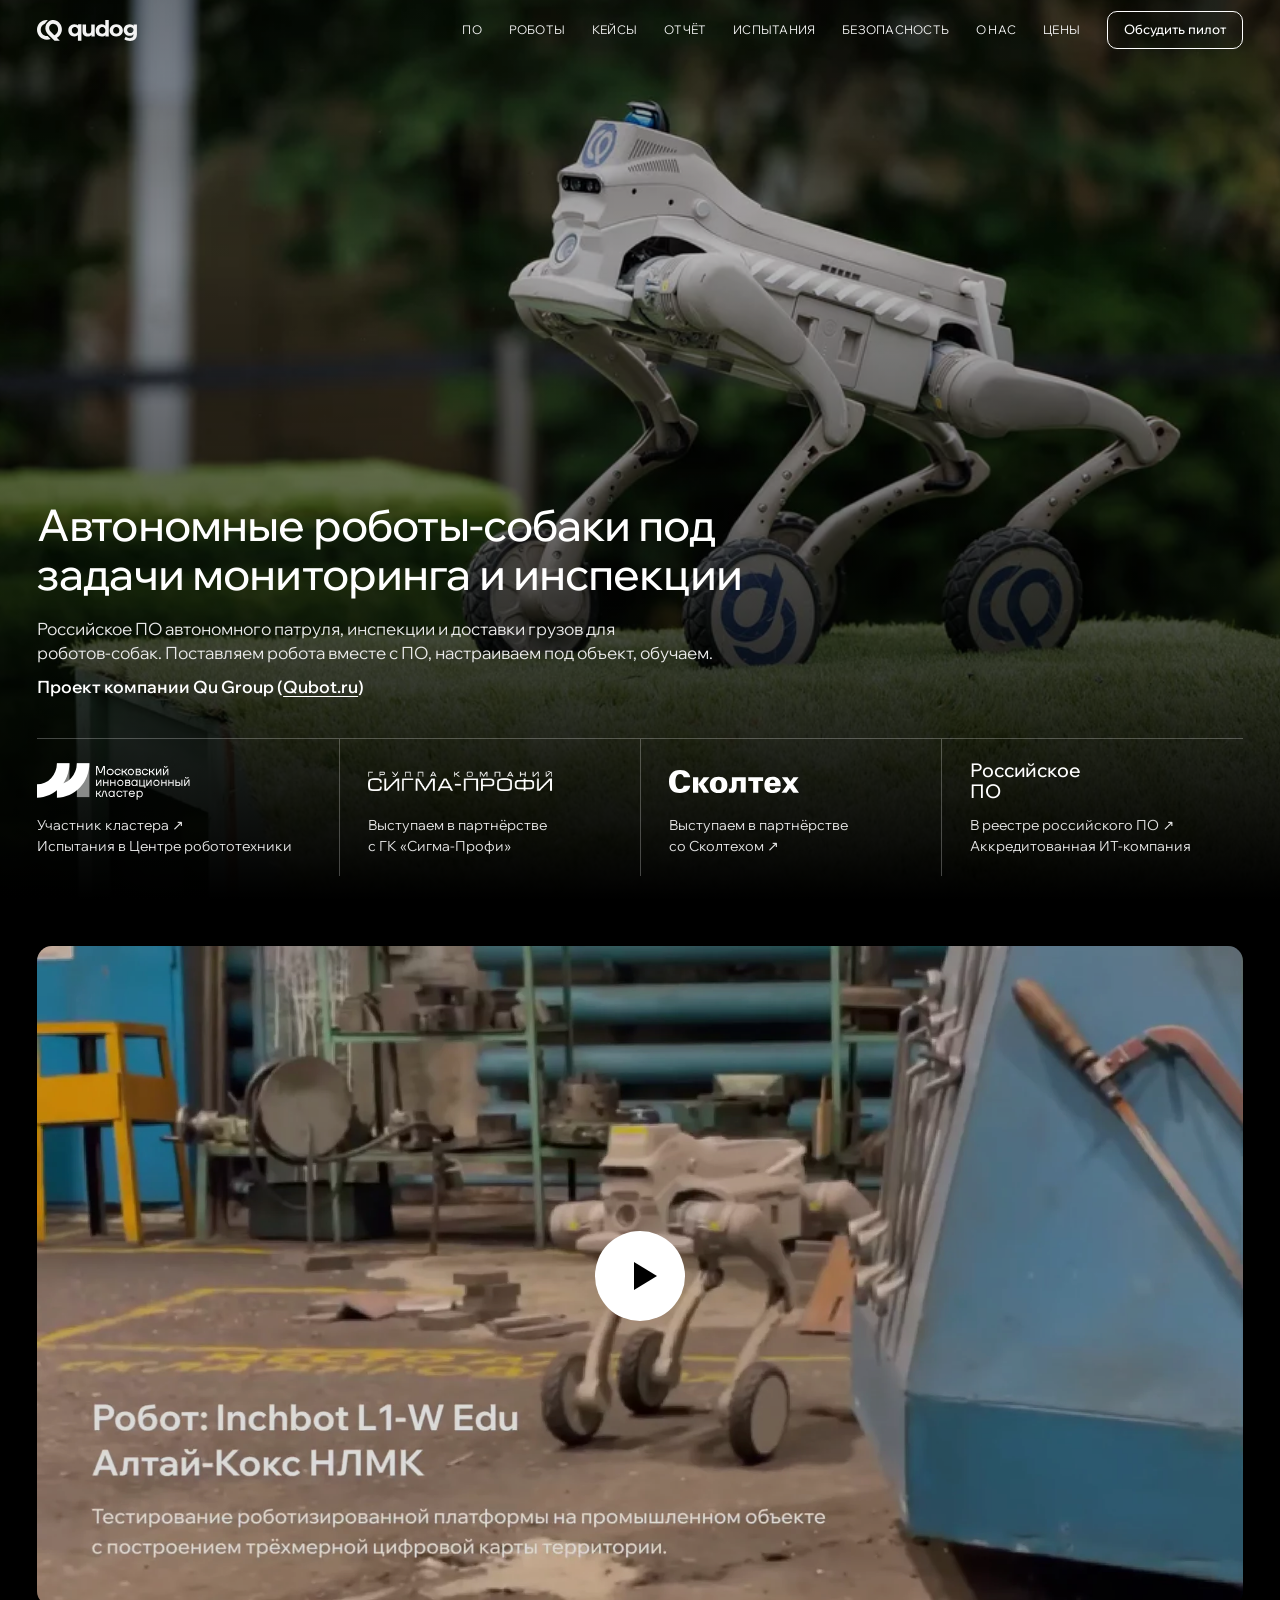
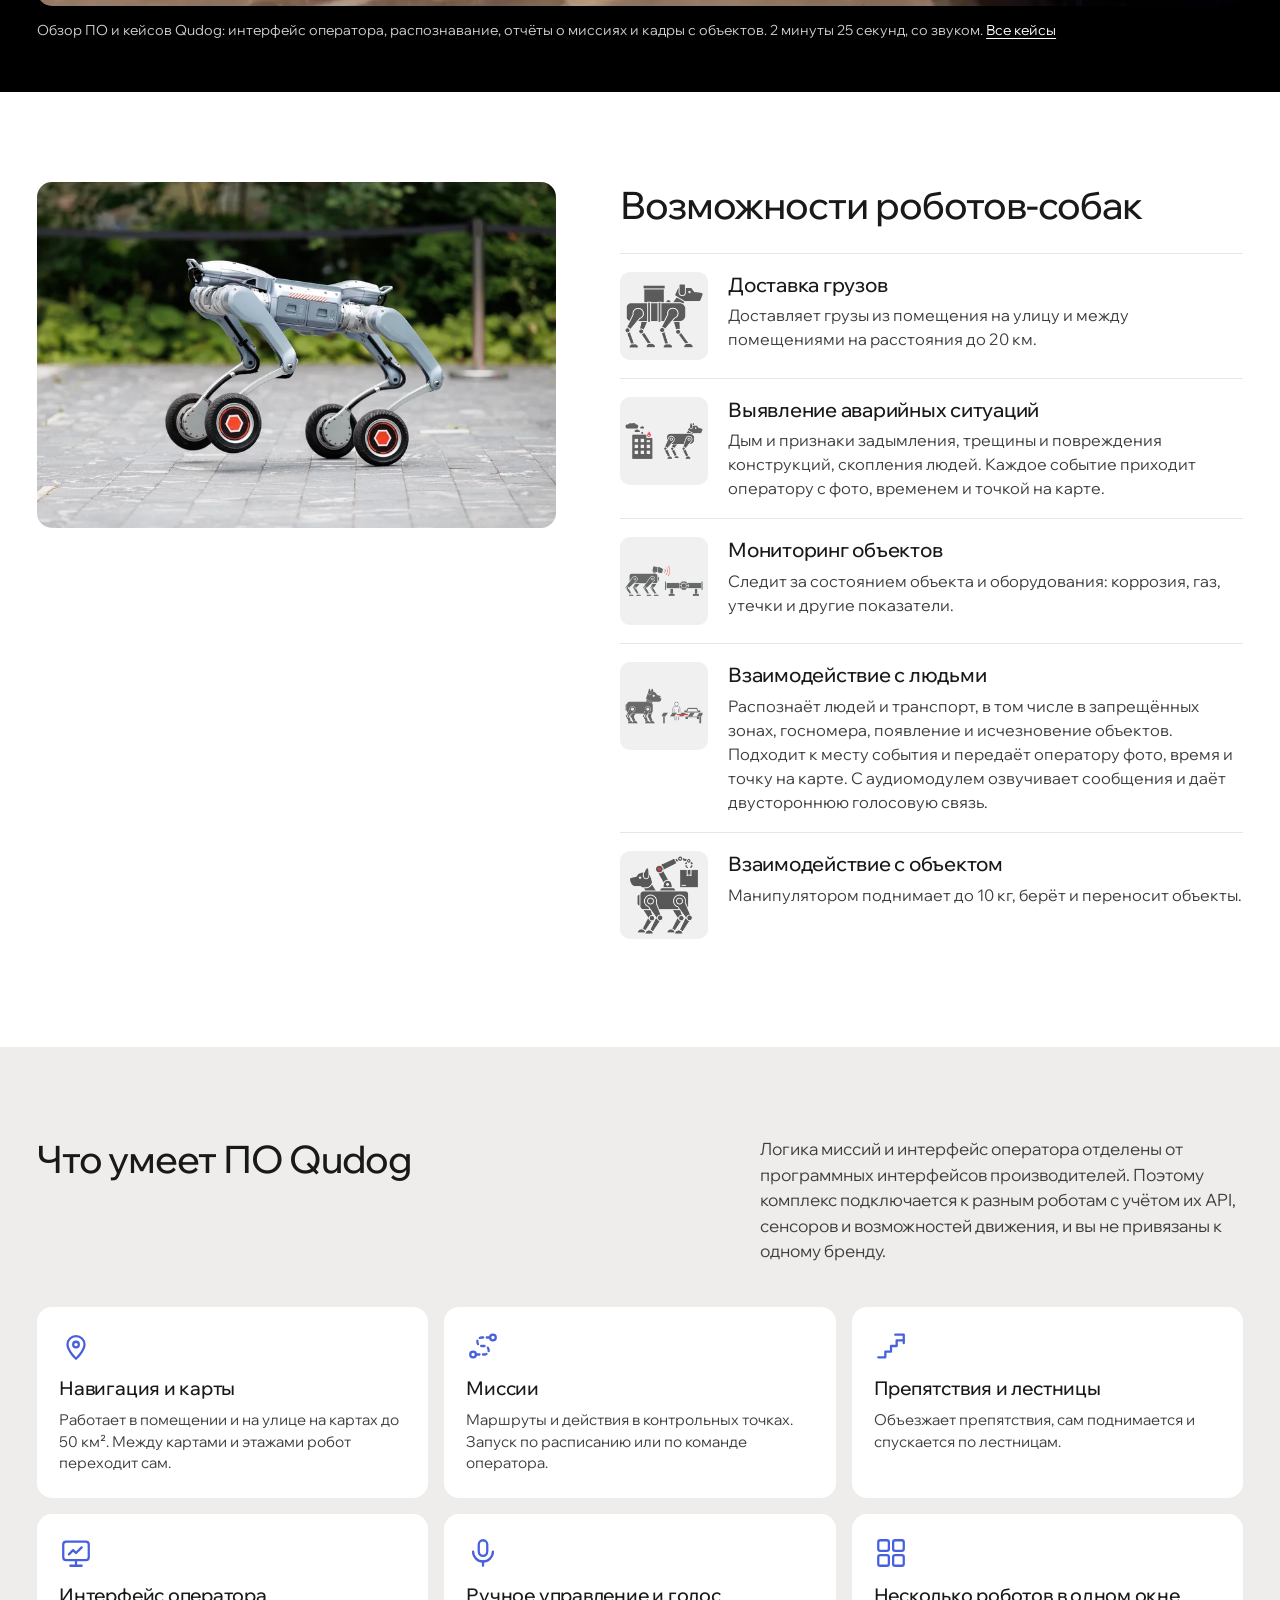
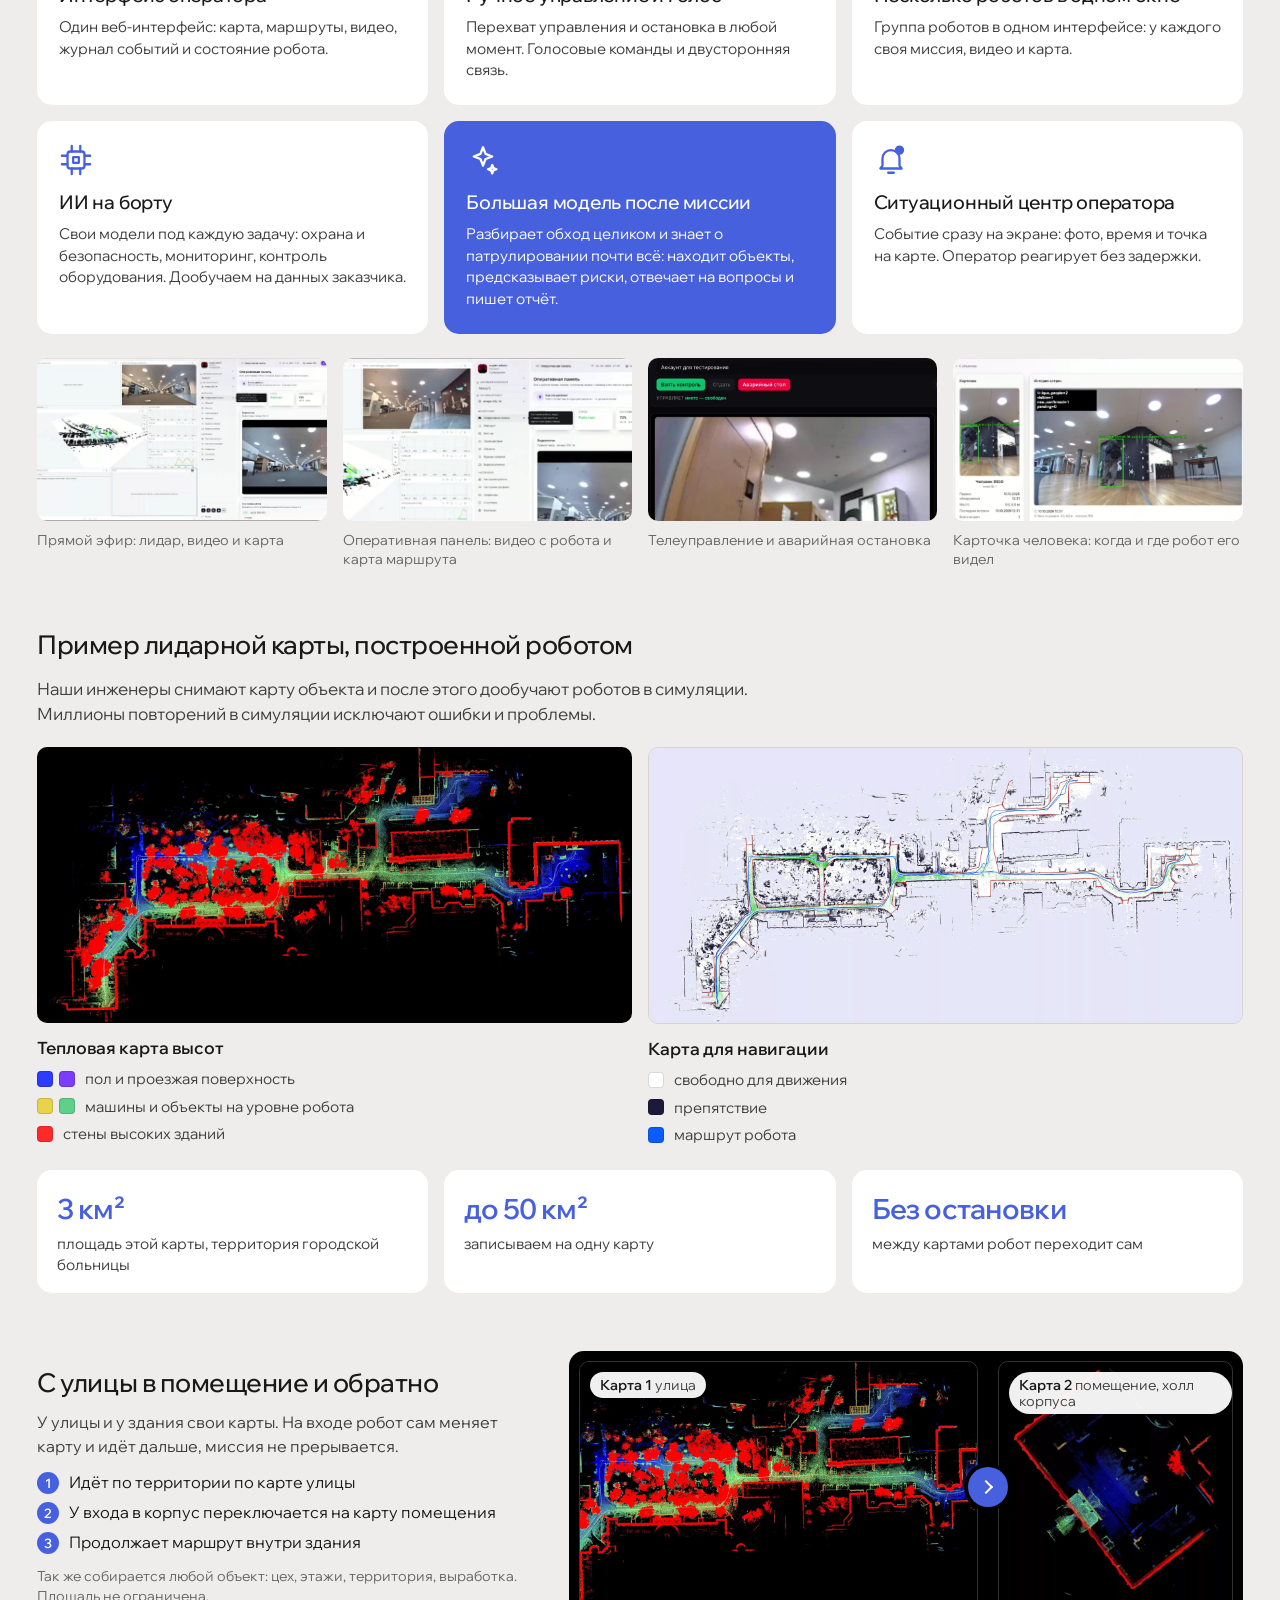
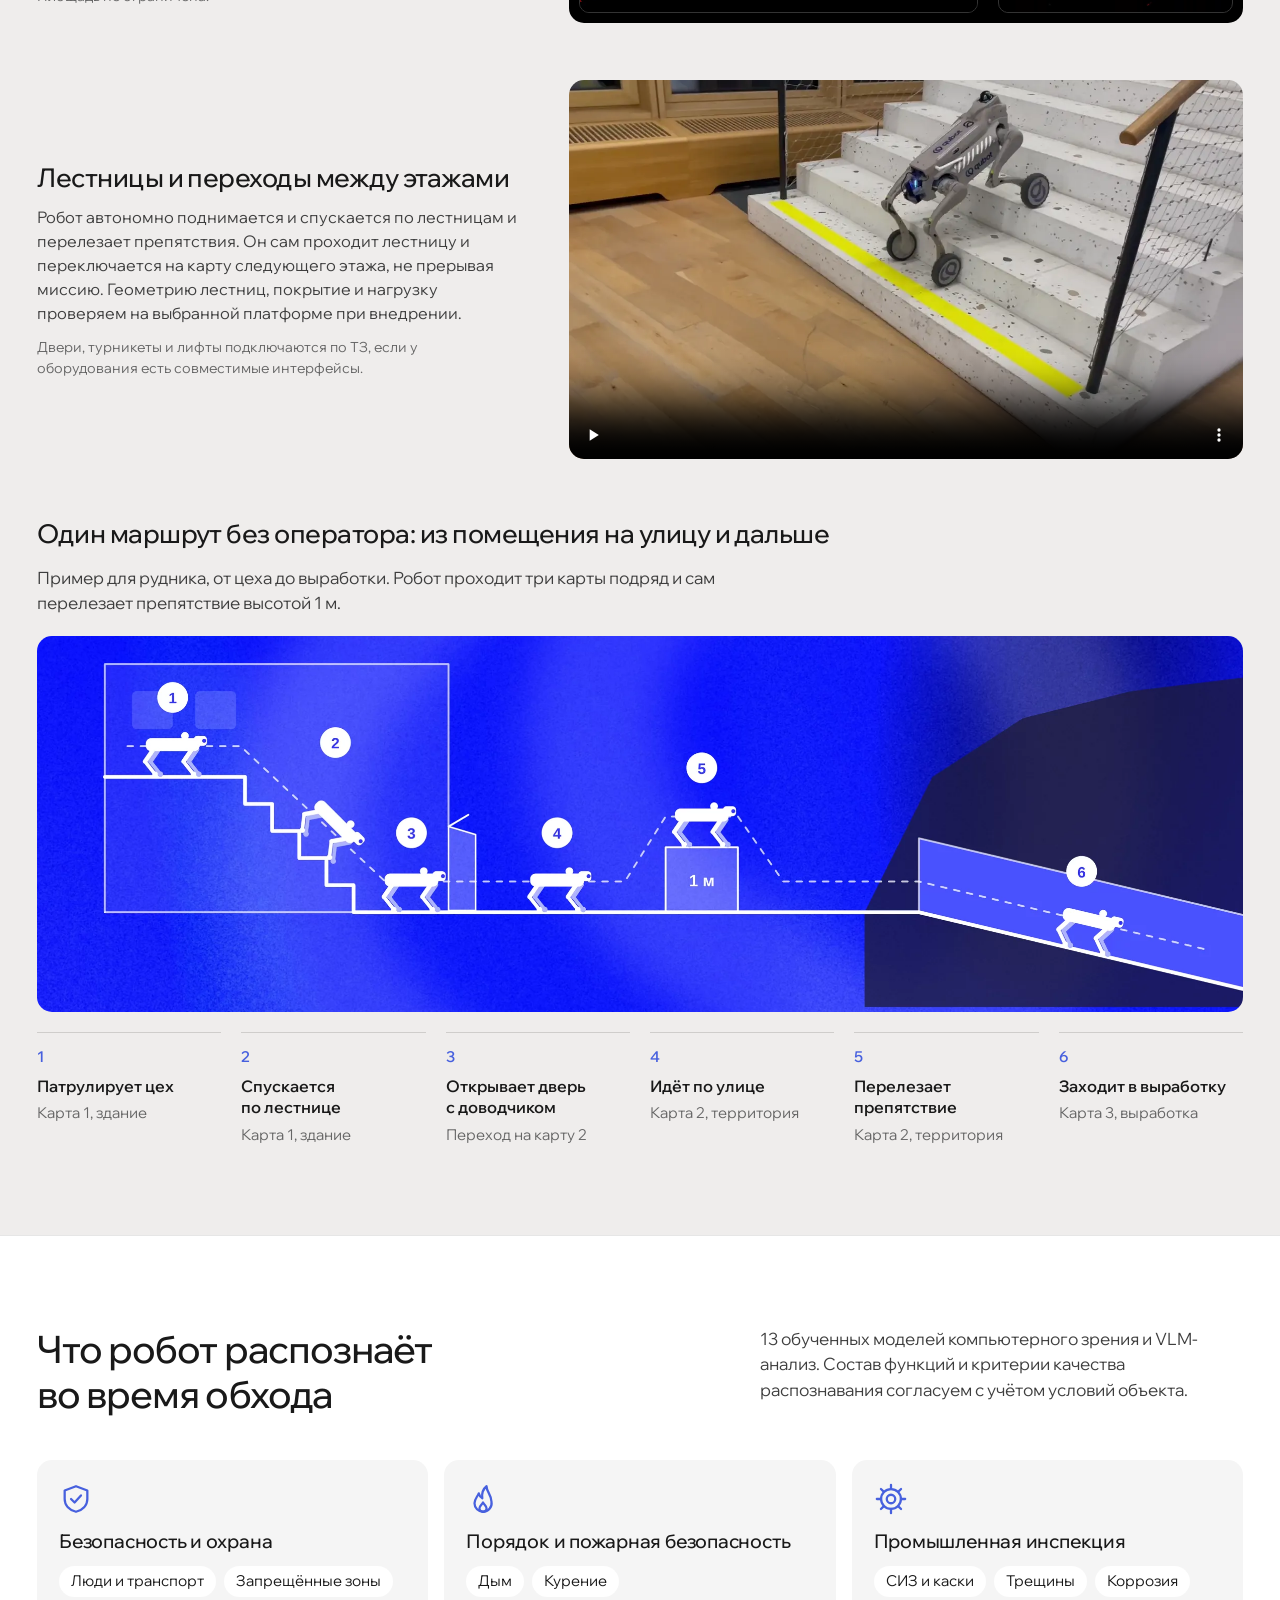
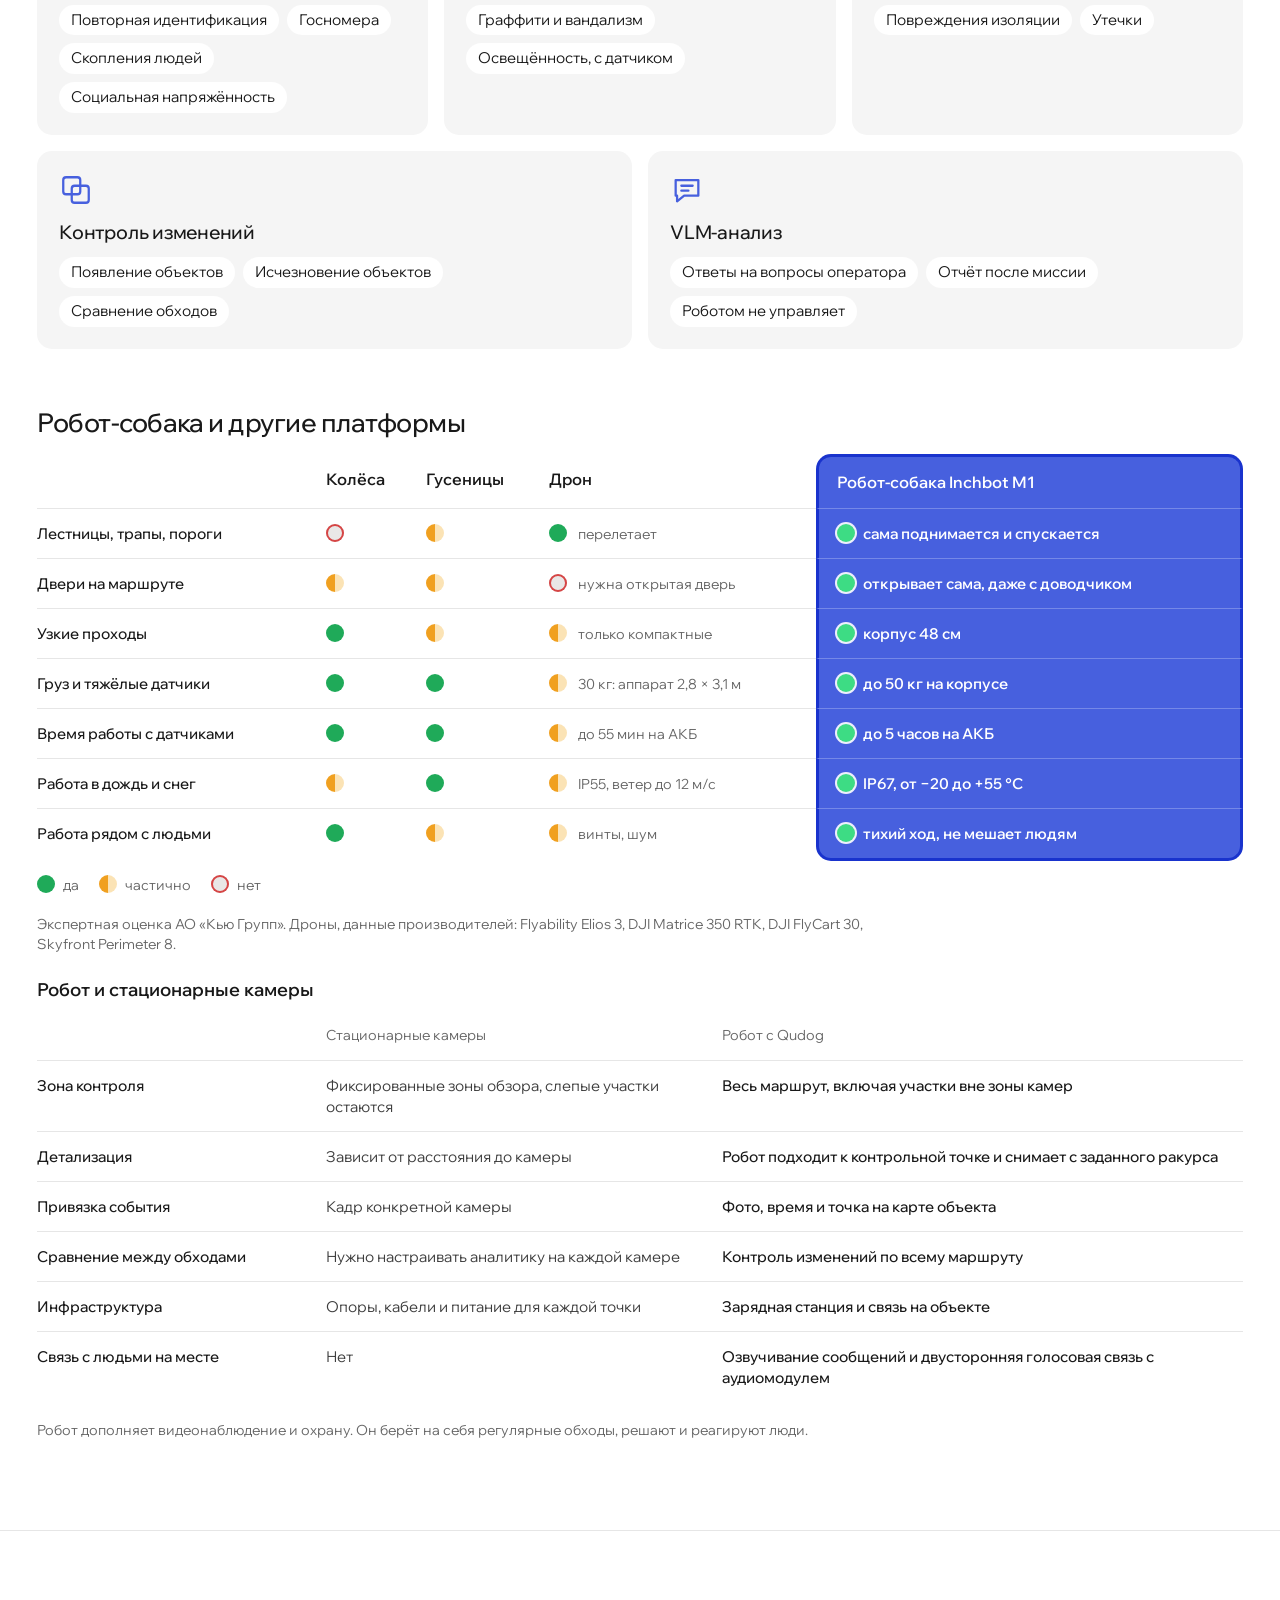
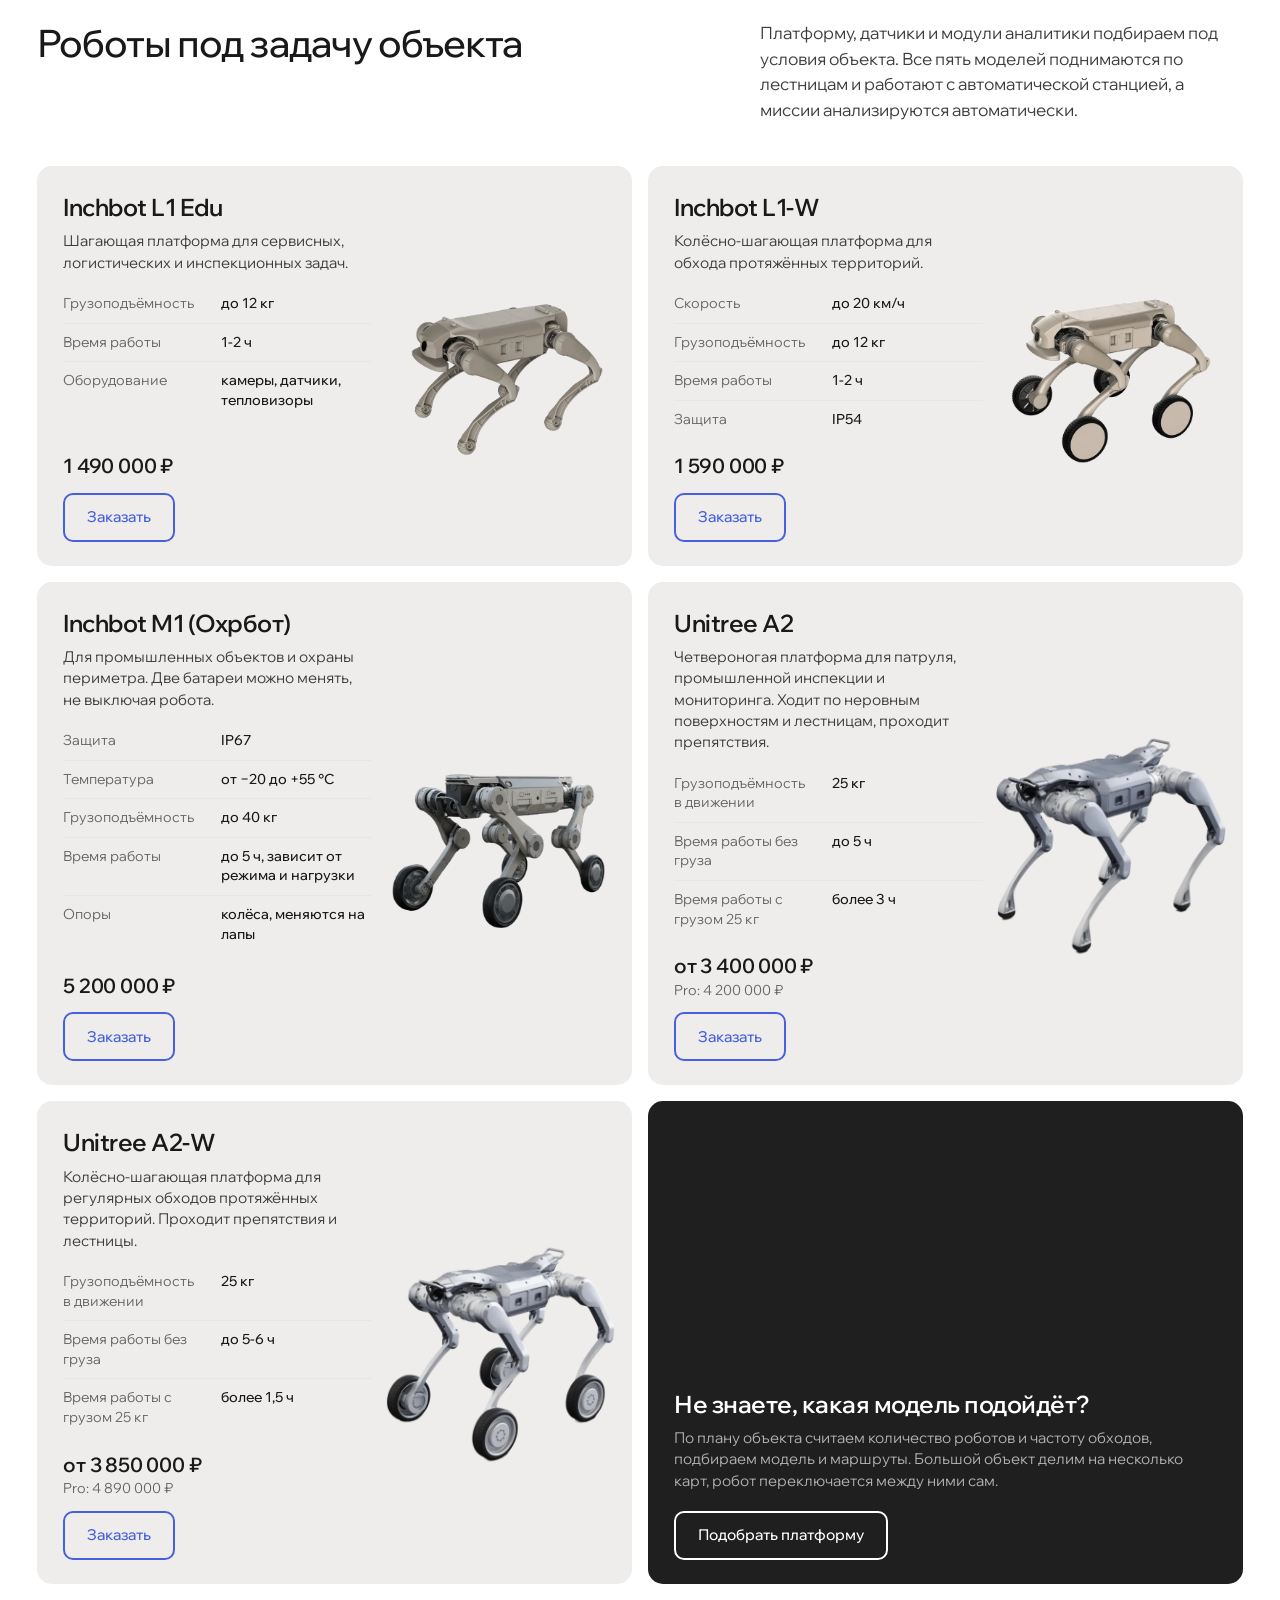
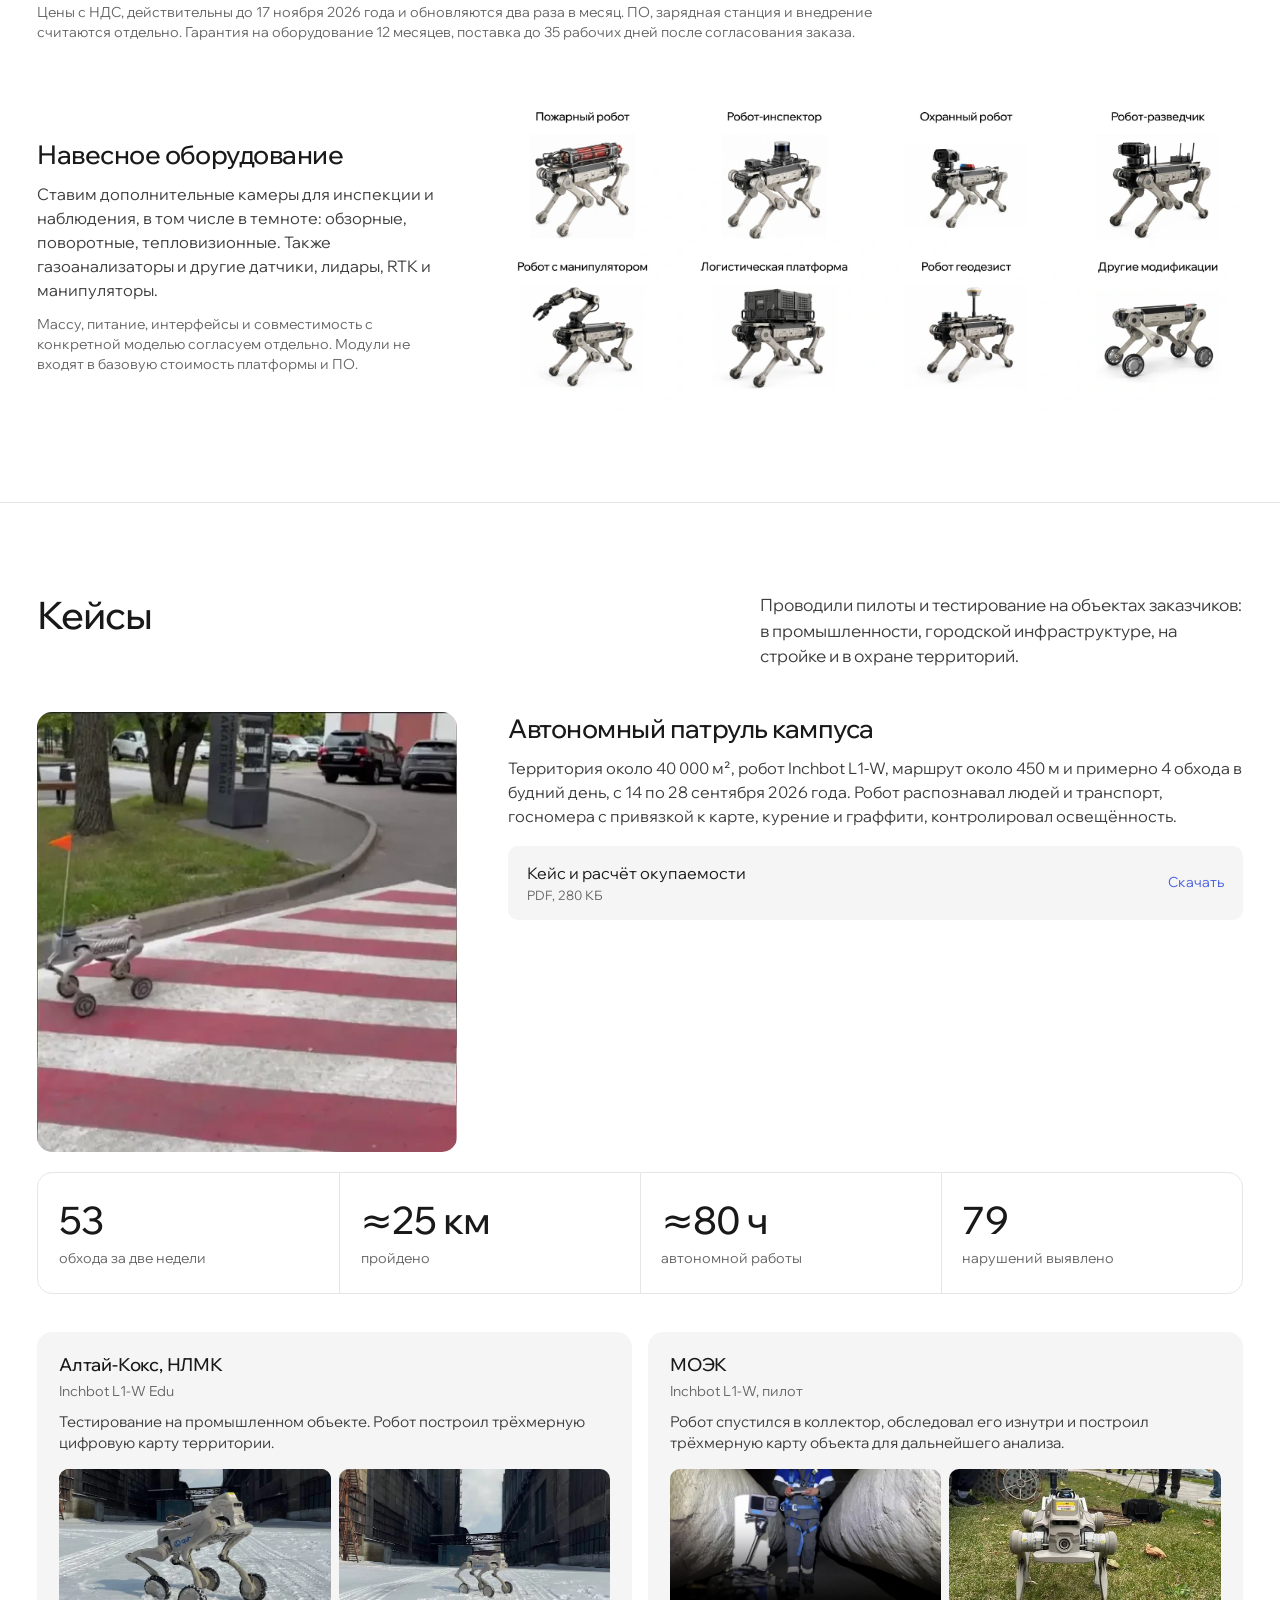
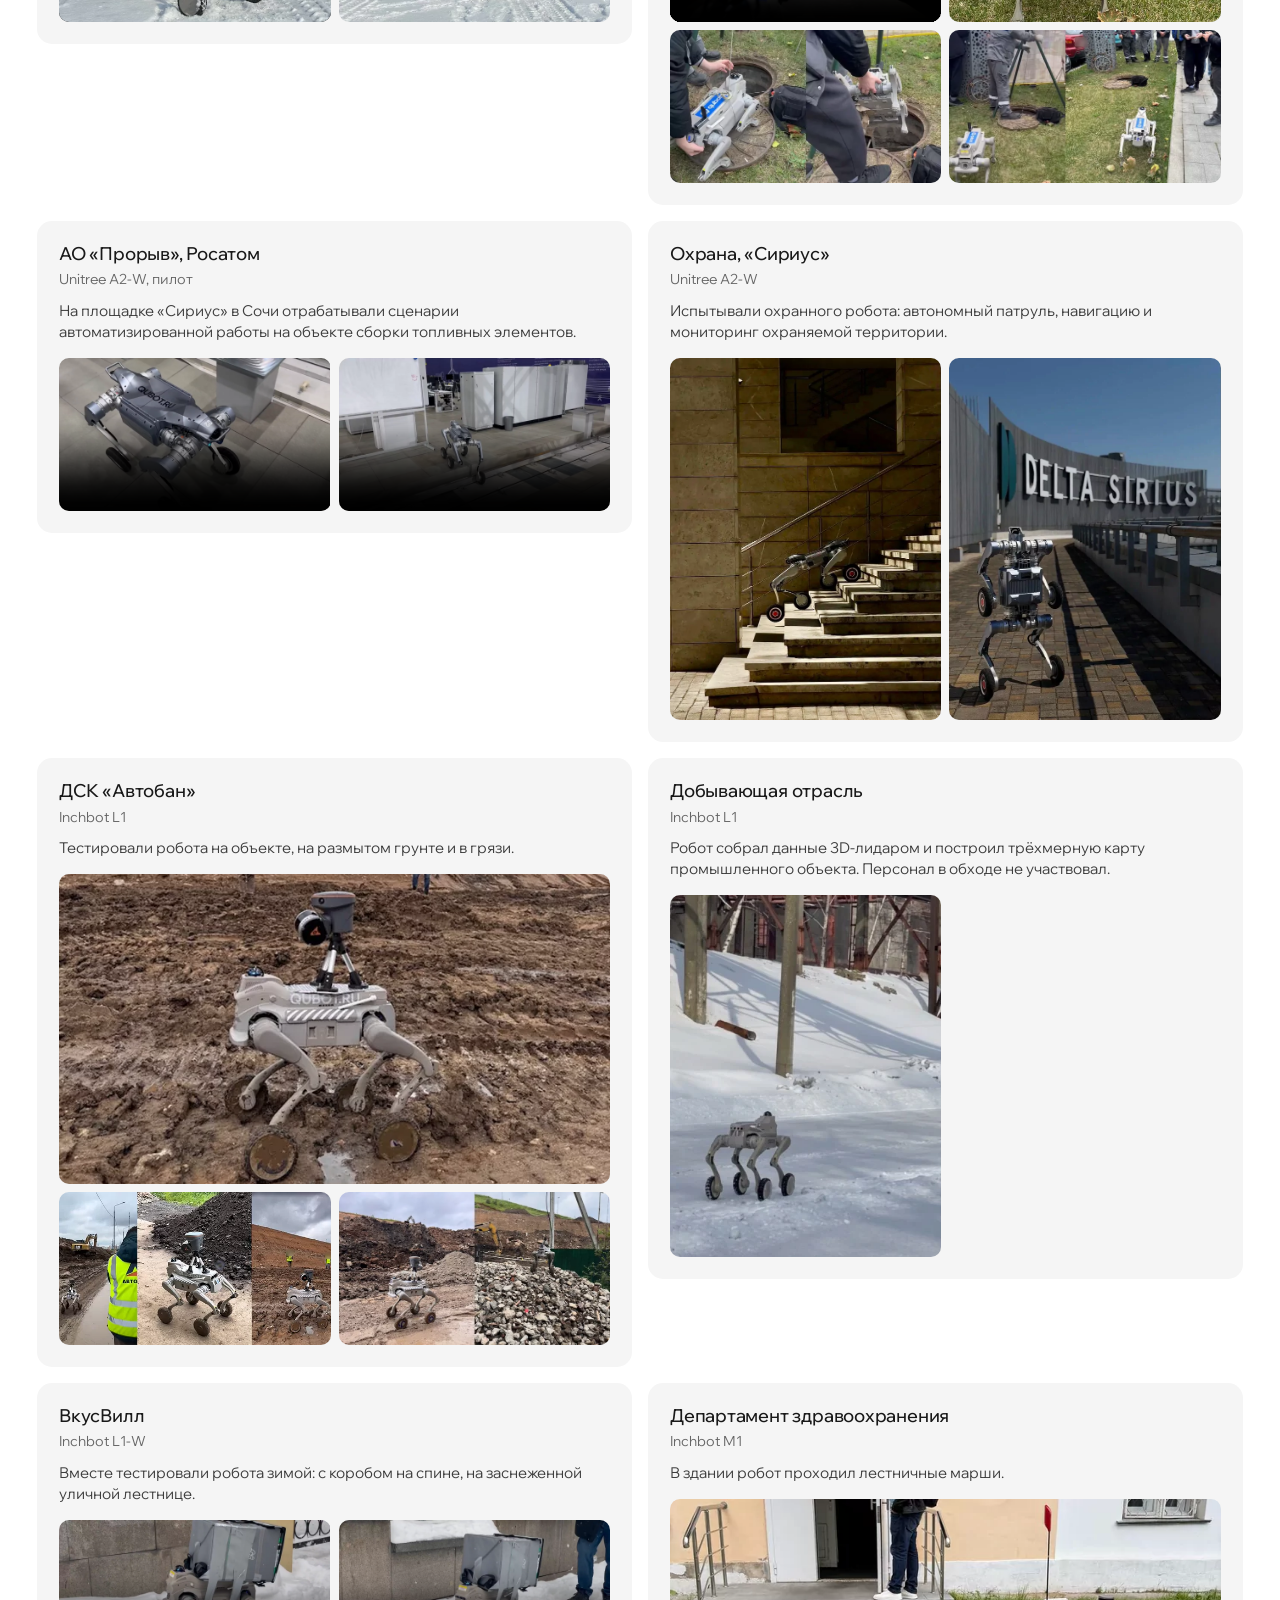
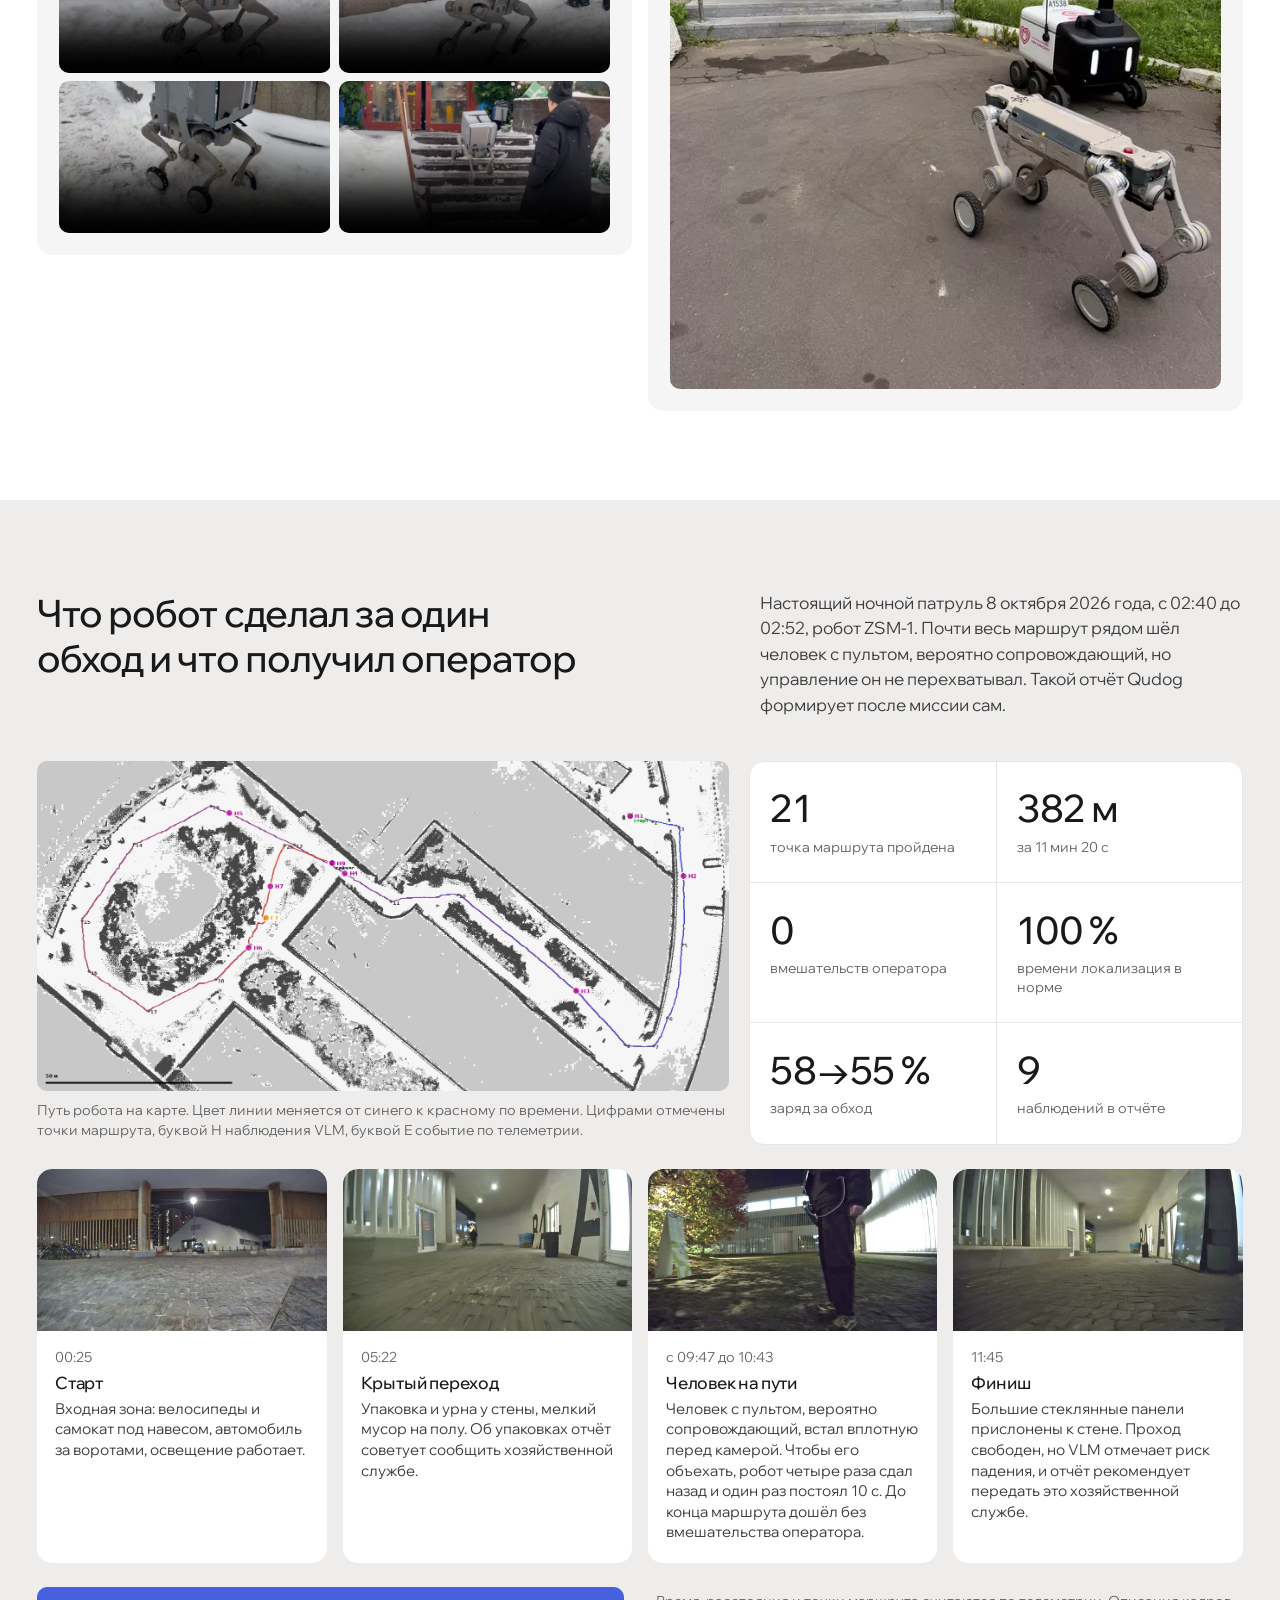
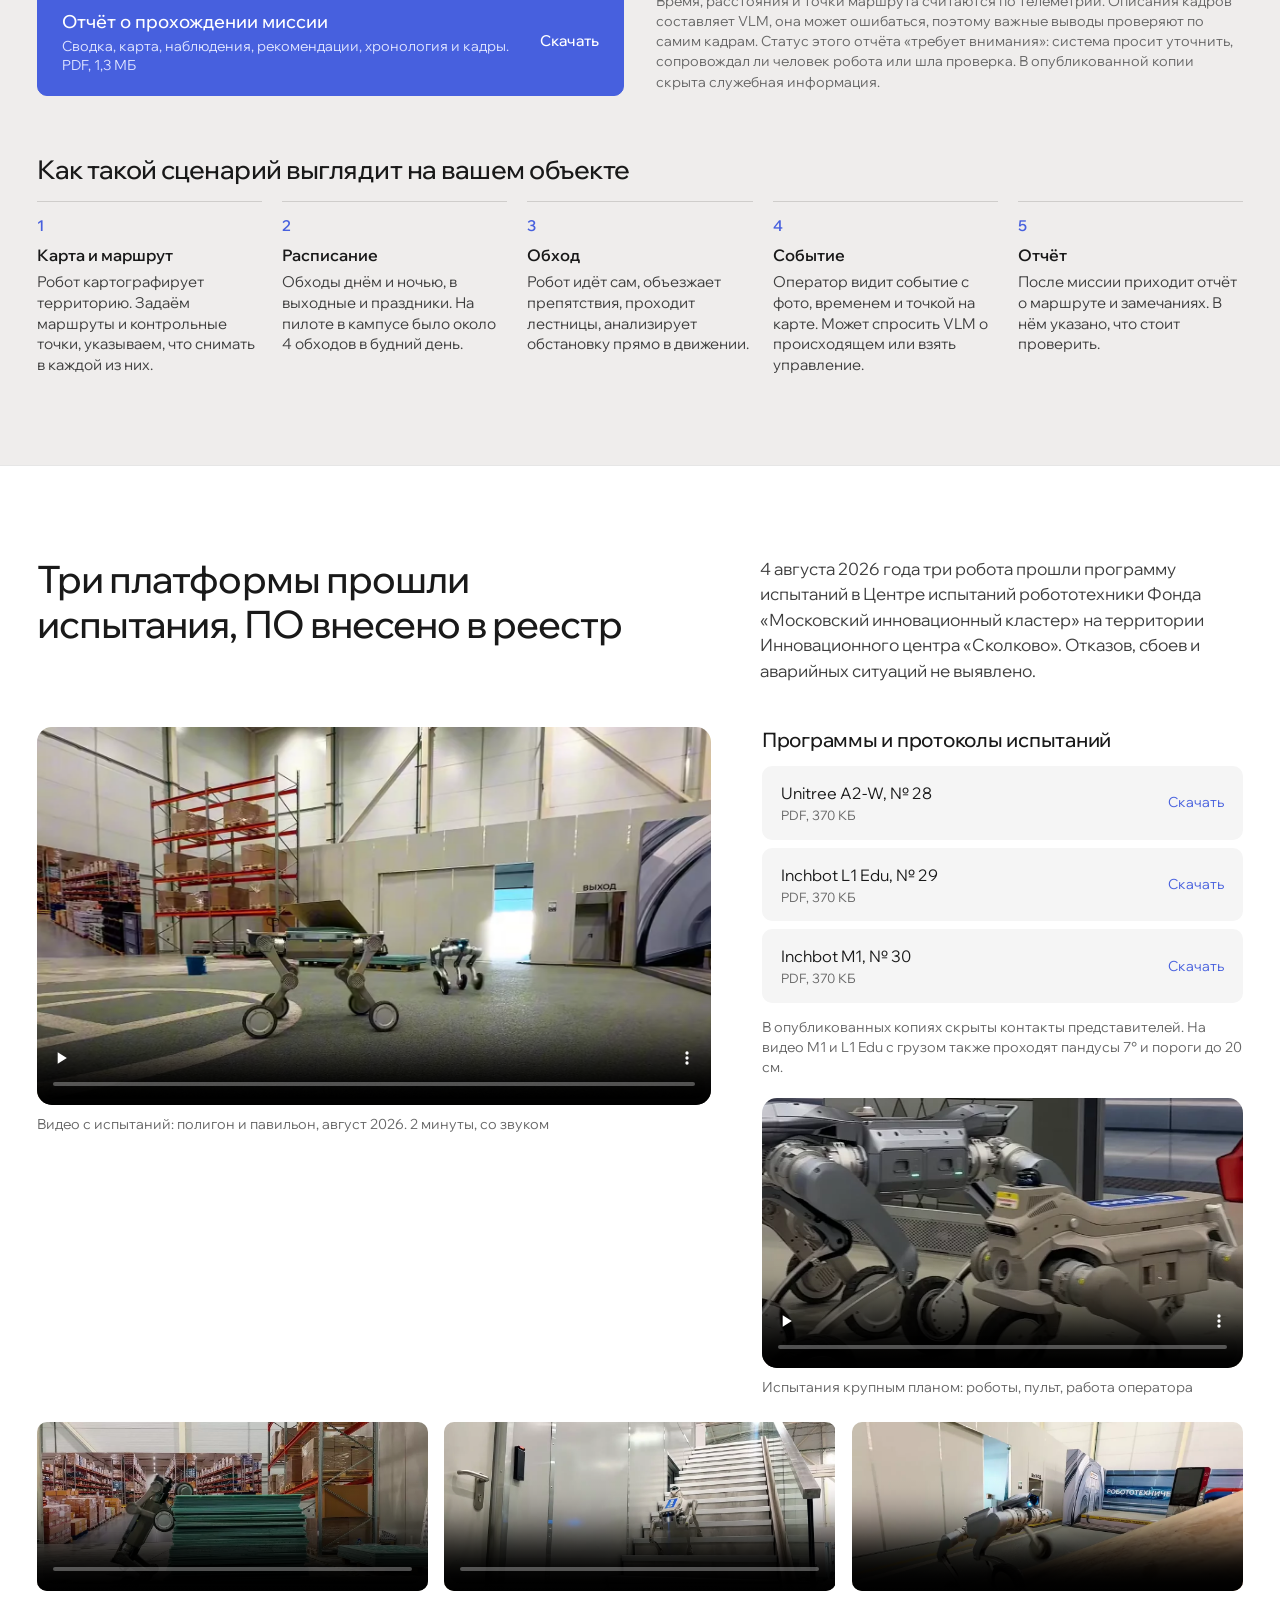
==== commit 3f2d78a5: "Functions and recognition as icon cards, trim texts, green marks in the robot-dog column" ====
--- a/index.html
+++ b/index.html
@@ -142,54 +142,15 @@
       <p>Логика миссий и интерфейс оператора отделены от программных интерфейсов производителей. Поэтому комплекс подключается к разным роботам с учётом их API, сенсоров и возможностей движения, и вы не привязаны к одному бренду.</p>
     </div>
     <ul class="functions">
-      <li>
-        <h3>Навигация и карты</h3>
-        <p>Робот строит одну или несколько карт объекта, в том числе по этажам, и сам переключается между ними. LiDAR, IMU и одометрия работают всегда. GNSS подключается, только если сигнал достоверен, поэтому робот работает и при подавлении или подмене сигнала.</p>
-      </li>
-      <li>
-        <h3>Миссии</h3>
-        <p>Маршруты и действия в контрольных точках, разовые и циклические обходы. Запуск по расписанию или по команде оператора.</p>
-      </li>
-      <li>
-        <h3>Препятствия и лестницы</h3>
-        <p>Объезжает препятствия и корректирует маршрут, сам поднимается и спускается по лестницам, переходит между этажами. Если локализация потеряна и это предусмотрено сценарием, восстанавливает положение и продолжает миссию.</p>
-      </li>
-      <li>
-        <h3>Автозарядка</h3>
-        <p>При снижении заряда робот возвращается на станцию, заряжается и продолжает обходы по расписанию. Подключать зарядку вручную не нужно.</p>
-      </li>
-      <li>
-        <h3>Интерфейс оператора</h3>
-        <p>Один веб-интерфейс: карта, маршруты, видеопотоки, журнал событий и состояние робота (заряд, связь, текущая миссия, локализация, сенсоры).</p>
-      </li>
-      <li>
-        <h3>Ручное управление и голос</h3>
-        <p>Перейти на ручное управление или остановить робота можно в любой момент. Голосом запускают миссию, ставят на паузу, отправляют в точку или на зарядку. Есть озвучивание сообщений и двусторонняя связь. При необходимости робота дооснащают аудиомодулем.</p>
-      </li>
-      <li>
-        <h3>Самодиагностика</h3>
-        <p>Система следит за актуальностью данных, состоянием батареи, камер и хранилища.</p>
-      </li>
-      <li>
-        <h3>Доработка под объект</h3>
-        <p>Обучаем дополнительные модели зрения, настраиваем события и уведомления, пишем сценарии автономной работы, подключаем внешние системы и датчики.</p>
-      </li>
-      <li>
-        <h3>Несколько роботов в одном окне</h3>
-        <p>Оператор ведёт группу роботов из одного интерфейса: у каждого своя миссия, видео, карта и телеметрия.</p>
-      </li>
-      <li>
-        <h3>Улица и помещение в одной миссии</h3>
-        <p>Большой объект делим на карты. Робот сам переходит с карты территории на карту здания и обратно и не прерывает миссию.</p>
-      </li>
-      <li>
-        <h3>ИИ на борту</h3>
-        <p>Распознавание идёт прямо на роботе во время обхода, связь для этого не нужна. После миссии ИИ сам пишет отчёт и отвечает на вопросы обычным языком: где и что было на маршруте.</p>
-      </li>
-      <li>
-        <h3>Уведомления сразу</h3>
-        <p>О каждом событии оператор узнаёт сразу: фото, время и точка на карте.</p>
-      </li>
+      <li><svg class="ico" viewBox="0 0 24 24" aria-hidden="true"><path d="M12 21s-6-5.6-6-10a6 6 0 0 1 12 0c0 4.4-6 10-6 10z"/><circle cx="12" cy="11" r="2" class="ico__pulse"/></svg><h3>Навигация и карты</h3><p>Работает в помещении и на улице на картах до 50 км². Между картами и этажами робот переходит сам.</p></li>
+      <li><svg class="ico" viewBox="0 0 24 24" aria-hidden="true"><circle cx="5" cy="18" r="2"/><circle cx="19" cy="6" r="2" class="ico__pulse"/><path d="M7 18h6a3 3 0 0 0 0-6h-2a3 3 0 0 1 0-6h6" stroke-dasharray="2.5 2.5"/></svg><h3>Миссии</h3><p>Маршруты и действия в контрольных точках. Запуск по расписанию или по команде оператора.</p></li>
+      <li><svg class="ico" viewBox="0 0 24 24" aria-hidden="true"><path d="M3 20h5v-4h4v-4h4V8h5"/><path d="M15 4h6v6" class="ico__pulse"/></svg><h3>Препятствия и лестницы</h3><p>Объезжает препятствия, сам поднимается и спускается по лестницам.</p></li>
+      <li><svg class="ico" viewBox="0 0 24 24" aria-hidden="true"><rect x="3" y="4" width="18" height="13" rx="2"/><path d="M8 21h8M12 17v4"/><path d="M7 13l3-3 2 2 4-4" class="ico__pulse"/></svg><h3>Интерфейс оператора</h3><p>Один веб-интерфейс: карта, маршруты, видео, журнал событий и состояние робота.</p></li>
+      <li><svg class="ico" viewBox="0 0 24 24" aria-hidden="true"><rect x="9" y="3" width="6" height="11" rx="3"/><path d="M12 18v3"/><path d="M5 11a7 7 0 0 0 14 0" class="ico__pulse"/></svg><h3>Ручное управление и голос</h3><p>Перехват управления и остановка в любой момент. Голосовые команды и двусторонняя связь.</p></li>
+      <li><svg class="ico" viewBox="0 0 24 24" aria-hidden="true"><rect x="3" y="3" width="7.5" height="7.5" rx="1.5"/><rect x="13.5" y="3" width="7.5" height="7.5" rx="1.5" class="ico__pulse"/><rect x="3" y="13.5" width="7.5" height="7.5" rx="1.5"/><rect x="13.5" y="13.5" width="7.5" height="7.5" rx="1.5"/></svg><h3>Несколько роботов в одном окне</h3><p>Группа роботов в одном интерфейсе: у каждого своя миссия, видео и карта.</p></li>
+      <li><svg class="ico" viewBox="0 0 24 24" aria-hidden="true"><rect x="6" y="6" width="12" height="12" rx="2"/><path d="M9 2v4M15 2v4M9 18v4M15 18v4M2 9h4M2 15h4M18 9h4M18 15h4"/><rect x="10" y="10" width="4" height="4" class="ico__pulse"/></svg><h3>ИИ на борту</h3><p>Свои модели под каждую задачу: охрана и безопасность, мониторинг, контроль оборудования. Дообучаем на данных заказчика.</p></li>
+      <li class="is-accent"><svg class="ico" viewBox="0 0 24 24" aria-hidden="true"><path d="M12 3l1.800 4.700L18.5 9.5l-4.700 1.800L12 16l-1.800-4.700L5.5 9.5l4.700-1.800z"/><path d="M18.5 15.5l.8 2.200 2.200.8-2.200.8-.8 2.200-.8-2.200-2.200-.8 2.200-.8z" class="ico__pulse"/></svg><h3>Большая модель после миссии</h3><p>Разбирает обход целиком и знает о патрулировании почти всё: находит объекты, предсказывает риски, отвечает на вопросы и пишет отчёт.</p></li>
+      <li><svg class="ico" viewBox="0 0 24 24" aria-hidden="true"><path d="M6 16V11a6 6 0 0 1 12 0v5l1.5 2h-15z"/><path d="M10 21h4"/><circle cx="18" cy="5" r="2.5" class="ico__pulse" fill="currentColor"/></svg><h3>Ситуационный центр оператора</h3><p>Событие сразу на экране: фото, время и точка на карте. Оператор реагирует без задержки.</p></li>
     </ul>
 
     <div class="screens screens--four">
@@ -304,17 +265,13 @@
       <h2>Что робот распознаёт во время обхода</h2>
       <p>13 обученных моделей компьютерного зрения и VLM-анализ. Состав функций и критерии качества распознавания согласуем с учётом условий объекта.</p>
     </div>
-    <div class="table-scroll">
-      <table class="table table--wide">
-        <tbody>
-          <tr><th scope="row">Безопасность и охрана</th><td>Люди и транспорт, в том числе в контролируемых и запрещённых зонах. Повторная идентификация людей по внешности и одежде. Госномера автомобилей. Скопления людей и признаки социальной напряжённости.</td></tr>
-          <tr><th scope="row">Порядок и пожарная безопасность</th><td>Курение в запрещённых местах. Дым и признаки задымления. Граффити и вандализм. Уровень освещённости (при наличии оборудования).</td></tr>
-          <tr><th scope="row">Промышленная инспекция</th><td>СИЗ, включая каски. Трещины и повреждения конструкций. Коррозия, повреждения изоляции и визуальные признаки утечек на трубопроводах.</td></tr>
-          <tr><th scope="row">Контроль изменений</th><td>Появление и исчезновение объектов, сравнение состояния территории между обходами.</td></tr>
-          <tr><th scope="row">VLM-анализ</th><td>На обычном языке отвечает на вопросы оператора о том, что происходит. После миссии анализирует весь обход и пишет итоговый отчёт. Роботом VLM не управляет.</td></tr>
-        </tbody>
-      </table>
-    </div>
+    <ul class="detect">
+      <li><svg class="ico" viewBox="0 0 24 24" aria-hidden="true"><path d="M12 3l8 3v6c0 4.5-3.300 7.800-8 9-4.700-1.200-8-4.5-8-9V6z"/><path d="M8.5 12l2.5 2.5 4.5-5" class="ico__pulse"/></svg><h3>Безопасность и охрана</h3><ul class="tags"><li>Люди и транспорт</li><li>Запрещённые зоны</li><li>Повторная идентификация</li><li>Госномера</li><li>Скопления людей</li><li>Социальная напряжённость</li></ul></li>
+      <li><svg class="ico" viewBox="0 0 24 24" aria-hidden="true"><path d="M12 21a6 6 0 0 1-6-6c0-3 2-4.5 3-7 .5 2 1.5 3 2.5 3.5C11 8 12 5 14.5 3c0 4 3.5 6 3.5 11a6 6 0 0 1-6 7z"/><path d="M12 21a2.5 2.5 0 0 1-2.5-2.5c0-1.5 1.5-2.200 2.5-4 1 1.800 2.5 2.5 2.5 4A2.5 2.5 0 0 1 12 21z" class="ico__pulse"/></svg><h3>Порядок и пожарная безопасность</h3><ul class="tags"><li>Дым</li><li>Курение</li><li>Граффити и вандализм</li><li>Освещённость, с датчиком</li></ul></li>
+      <li><svg class="ico" viewBox="0 0 24 24" aria-hidden="true"><circle cx="12" cy="12" r="3" class="ico__pulse"/><path d="M12 2v3M12 19v3M2 12h3M19 12h3M4.900 4.900l2.100 2.100M17 17l2.100 2.100M19.100 4.900L17 7M7 17l-2.100 2.100"/><circle cx="12" cy="12" r="7"/></svg><h3>Промышленная инспекция</h3><ul class="tags"><li>СИЗ и каски</li><li>Трещины</li><li>Коррозия</li><li>Повреждения изоляции</li><li>Утечки</li></ul></li>
+      <li><svg class="ico" viewBox="0 0 24 24" aria-hidden="true"><rect x="3" y="3" width="12" height="12" rx="2"/><rect x="9" y="9" width="12" height="12" rx="2" class="ico__pulse"/></svg><h3>Контроль изменений</h3><ul class="tags"><li>Появление объектов</li><li>Исчезновение объектов</li><li>Сравнение обходов</li></ul></li>
+      <li><svg class="ico" viewBox="0 0 24 24" aria-hidden="true"><path d="M4 5h16v11H10l-5 4v-4H4z"/><path d="M8 9h8M8 12.5h5" class="ico__pulse"/></svg><h3>VLM-анализ</h3><ul class="tags"><li>Ответы на вопросы оператора</li><li>Отчёт после миссии</li><li>Роботом не управляет</li></ul></li>
+    </ul>
 
     <h3 class="subhead">Робот-собака и другие платформы</h3>
     <div class="table-scroll">
@@ -323,13 +280,13 @@
           <tr><th scope="col"><span class="visually-hidden">Критерий</span></th><th scope="col">Колёса</th><th scope="col">Гусеницы</th><th scope="col">Дрон</th><th scope="col">Робот-собака Inchbot M1</th></tr>
         </thead>
         <tbody>
-          <tr><th scope="row">Лестницы, трапы, пороги</th><td data-label="Колёса"><i class="dot dot--no"></i><span class="visually-hidden">нет</span></td><td data-label="Гусеницы"><i class="dot dot--part"></i><span class="visually-hidden">частично</span></td><td data-label="Дрон"><i class="dot dot--yes"></i><span class="visually-hidden">да</span> <small>перелетает</small></td><td data-label="Робот-собака">сама поднимается и спускается</td></tr>
-          <tr><th scope="row">Двери на маршруте</th><td data-label="Колёса"><i class="dot dot--part"></i><span class="visually-hidden">частично</span></td><td data-label="Гусеницы"><i class="dot dot--part"></i><span class="visually-hidden">частично</span></td><td data-label="Дрон"><i class="dot dot--no"></i><span class="visually-hidden">нет</span> <small>нужна открытая дверь</small></td><td data-label="Робот-собака">открывает сама, даже с доводчиком</td></tr>
-          <tr><th scope="row">Узкие проходы</th><td data-label="Колёса"><i class="dot dot--yes"></i><span class="visually-hidden">да</span></td><td data-label="Гусеницы"><i class="dot dot--part"></i><span class="visually-hidden">частично</span></td><td data-label="Дрон"><i class="dot dot--part"></i><span class="visually-hidden">частично</span> <small>только компактные</small></td><td data-label="Робот-собака">корпус 48 см</td></tr>
-          <tr><th scope="row">Груз и тяжёлые датчики</th><td data-label="Колёса"><i class="dot dot--yes"></i><span class="visually-hidden">да</span></td><td data-label="Гусеницы"><i class="dot dot--yes"></i><span class="visually-hidden">да</span></td><td data-label="Дрон"><i class="dot dot--part"></i><span class="visually-hidden">частично</span> <small>30 кг: аппарат 2,8 × 3,1 м</small></td><td data-label="Робот-собака">до 50 кг на корпусе</td></tr>
-          <tr><th scope="row">Время работы с датчиками</th><td data-label="Колёса"><i class="dot dot--yes"></i><span class="visually-hidden">да</span></td><td data-label="Гусеницы"><i class="dot dot--yes"></i><span class="visually-hidden">да</span></td><td data-label="Дрон"><i class="dot dot--part"></i><span class="visually-hidden">частично</span> <small>до 55 мин на АКБ</small></td><td data-label="Робот-собака">до 5 часов на АКБ</td></tr>
-          <tr><th scope="row">Работа в дождь и снег</th><td data-label="Колёса"><i class="dot dot--part"></i><span class="visually-hidden">частично</span></td><td data-label="Гусеницы"><i class="dot dot--yes"></i><span class="visually-hidden">да</span></td><td data-label="Дрон"><i class="dot dot--part"></i><span class="visually-hidden">частично</span> <small>IP55, ветер до 12 м/с</small></td><td data-label="Робот-собака">IP67, от −20 до +55 °C</td></tr>
-          <tr><th scope="row">Работа рядом с людьми</th><td data-label="Колёса"><i class="dot dot--yes"></i><span class="visually-hidden">да</span></td><td data-label="Гусеницы"><i class="dot dot--part"></i><span class="visually-hidden">частично</span></td><td data-label="Дрон"><i class="dot dot--part"></i><span class="visually-hidden">частично</span> <small>винты, шум</small></td><td data-label="Робот-собака">тихий ход, не мешает людям</td></tr>
+          <tr><th scope="row">Лестницы, трапы, пороги</th><td data-label="Колёса"><i class="dot dot--no"></i><span class="visually-hidden">нет</span></td><td data-label="Гусеницы"><i class="dot dot--part"></i><span class="visually-hidden">частично</span></td><td data-label="Дрон"><i class="dot dot--yes"></i><span class="visually-hidden">да</span> <small>перелетает</small></td><td data-label="Робот-собака"><i class="dot dot--yes"></i>сама поднимается и спускается</td></tr>
+          <tr><th scope="row">Двери на маршруте</th><td data-label="Колёса"><i class="dot dot--part"></i><span class="visually-hidden">частично</span></td><td data-label="Гусеницы"><i class="dot dot--part"></i><span class="visually-hidden">частично</span></td><td data-label="Дрон"><i class="dot dot--no"></i><span class="visually-hidden">нет</span> <small>нужна открытая дверь</small></td><td data-label="Робот-собака"><i class="dot dot--yes"></i>открывает сама, даже с доводчиком</td></tr>
+          <tr><th scope="row">Узкие проходы</th><td data-label="Колёса"><i class="dot dot--yes"></i><span class="visually-hidden">да</span></td><td data-label="Гусеницы"><i class="dot dot--part"></i><span class="visually-hidden">частично</span></td><td data-label="Дрон"><i class="dot dot--part"></i><span class="visually-hidden">частично</span> <small>только компактные</small></td><td data-label="Робот-собака"><i class="dot dot--yes"></i>корпус 48 см</td></tr>
+          <tr><th scope="row">Груз и тяжёлые датчики</th><td data-label="Колёса"><i class="dot dot--yes"></i><span class="visually-hidden">да</span></td><td data-label="Гусеницы"><i class="dot dot--yes"></i><span class="visually-hidden">да</span></td><td data-label="Дрон"><i class="dot dot--part"></i><span class="visually-hidden">частично</span> <small>30 кг: аппарат 2,8 × 3,1 м</small></td><td data-label="Робот-собака"><i class="dot dot--yes"></i>до 50 кг на корпусе</td></tr>
+          <tr><th scope="row">Время работы с датчиками</th><td data-label="Колёса"><i class="dot dot--yes"></i><span class="visually-hidden">да</span></td><td data-label="Гусеницы"><i class="dot dot--yes"></i><span class="visually-hidden">да</span></td><td data-label="Дрон"><i class="dot dot--part"></i><span class="visually-hidden">частично</span> <small>до 55 мин на АКБ</small></td><td data-label="Робот-собака"><i class="dot dot--yes"></i>до 5 часов на АКБ</td></tr>
+          <tr><th scope="row">Работа в дождь и снег</th><td data-label="Колёса"><i class="dot dot--part"></i><span class="visually-hidden">частично</span></td><td data-label="Гусеницы"><i class="dot dot--yes"></i><span class="visually-hidden">да</span></td><td data-label="Дрон"><i class="dot dot--part"></i><span class="visually-hidden">частично</span> <small>IP55, ветер до 12 м/с</small></td><td data-label="Робот-собака"><i class="dot dot--yes"></i>IP67, от −20 до +55 °C</td></tr>
+          <tr><th scope="row">Работа рядом с людьми</th><td data-label="Колёса"><i class="dot dot--yes"></i><span class="visually-hidden">да</span></td><td data-label="Гусеницы"><i class="dot dot--part"></i><span class="visually-hidden">частично</span></td><td data-label="Дрон"><i class="dot dot--part"></i><span class="visually-hidden">частично</span> <small>винты, шум</small></td><td data-label="Робот-собака"><i class="dot dot--yes"></i>тихий ход, не мешает людям</td></tr>
         </tbody>
       </table>
     </div>
--- a/public/css/sections.css
+++ b/public/css/sections.css
@@ -81,11 +81,31 @@
 }
 
 /* Функции ПО */
-.functions { display: grid; grid-template-columns: repeat(2, minmax(0, 1fr)); gap: 0 64px; }
-.functions li { padding: 18px 0 20px; border-top: 1px solid #d6d3d1; }
-.functions h3 { margin-bottom: 8px; font-size: 19px; }
-.functions p { font-size: 15.5px; line-height: 1.45; }
-@media (max-width: 760px) { .functions { grid-template-columns: 1fr; } }
+.functions { display: grid; grid-template-columns: repeat(3, minmax(0, 1fr)); gap: 16px; }
+.functions li { padding: 22px 22px 24px; border-radius: var(--r-l); background: var(--white); }
+.functions h3 { margin: 14px 0 8px; font-size: 19px; }
+.functions p { font-size: 15px; line-height: 1.45; }
+.functions .is-accent { background: var(--blue); }
+.functions .is-accent h3, .functions .is-accent p, .functions .is-accent .ico { color: var(--white); }
+@media (max-width: 1000px) { .functions { grid-template-columns: repeat(2, minmax(0, 1fr)); } }
+@media (max-width: 620px) { .functions { grid-template-columns: 1fr; } }
+
+/* Иконки. Один элемент в каждой мягко мигает */
+.ico { display: block; width: 34px; height: 34px; color: var(--blue); fill: none; stroke: currentColor; stroke-width: 1.6; stroke-linecap: round; stroke-linejoin: round; }
+.ico__pulse { animation: ico-pulse 2.4s ease-in-out infinite; }
+li:nth-child(2n) > .ico .ico__pulse { animation-delay: .8s; }
+li:nth-child(3n) > .ico .ico__pulse { animation-delay: 1.6s; }
+@keyframes ico-pulse { 0%, 100% { opacity: 1; } 50% { opacity: .2; } }
+@media (prefers-reduced-motion: reduce) { .ico__pulse { animation: none; } }
+
+/* Что распознаёт */
+.detect { display: grid; grid-template-columns: repeat(6, minmax(0, 1fr)); gap: 16px; }
+.detect > li { grid-column: span 2; padding: 22px; border-radius: var(--r-l); background: var(--card); }
+.detect > li:nth-child(n+4) { grid-column: span 3; }
+.detect h3 { margin: 14px 0 12px; font-size: 19px; }
+.tags { display: flex; flex-wrap: wrap; gap: 8px; }
+.tags li { padding: 6px 12px; border-radius: 99px; background: var(--white); color: var(--ink); font-size: 14.5px; line-height: 1.3; }
+@media (max-width: 900px) { .detect > li, .detect > li:nth-child(n+4) { grid-column: span 6; } }
 
 .screens { display: grid; grid-template-columns: repeat(3, minmax(0, 1fr)); gap: 16px; margin-top: 24px; }
 .screens img { aspect-ratio: 16 / 9; object-position: left top; border-radius: var(--r-m); }
@@ -347,6 +367,7 @@
 .table--platforms tbody tr:last-child td:last-child { border-bottom: 3px solid var(--blue-hover); border-radius: 0 0 var(--r-l) var(--r-l); }
 .dot { display: inline-block; width: 18px; height: 18px; margin-right: 8px; border-radius: 50%; vertical-align: -3px; }
 .dot--yes { background: #1faa59; }
+.table--platforms td:last-child .dot { background: #3ddc84; box-shadow: 0 0 0 2px rgba(255, 255, 255, .9); }
 .dot--part { background: linear-gradient(90deg, #f0a020 50%, #fbe3b5 50%); }
 .dot--no { background: #e9e7e6; box-shadow: inset 0 0 0 2px #d64545; }
 .dots-legend { display: flex; gap: 20px; margin-top: 14px; font-size: 14px; color: var(--muted); }
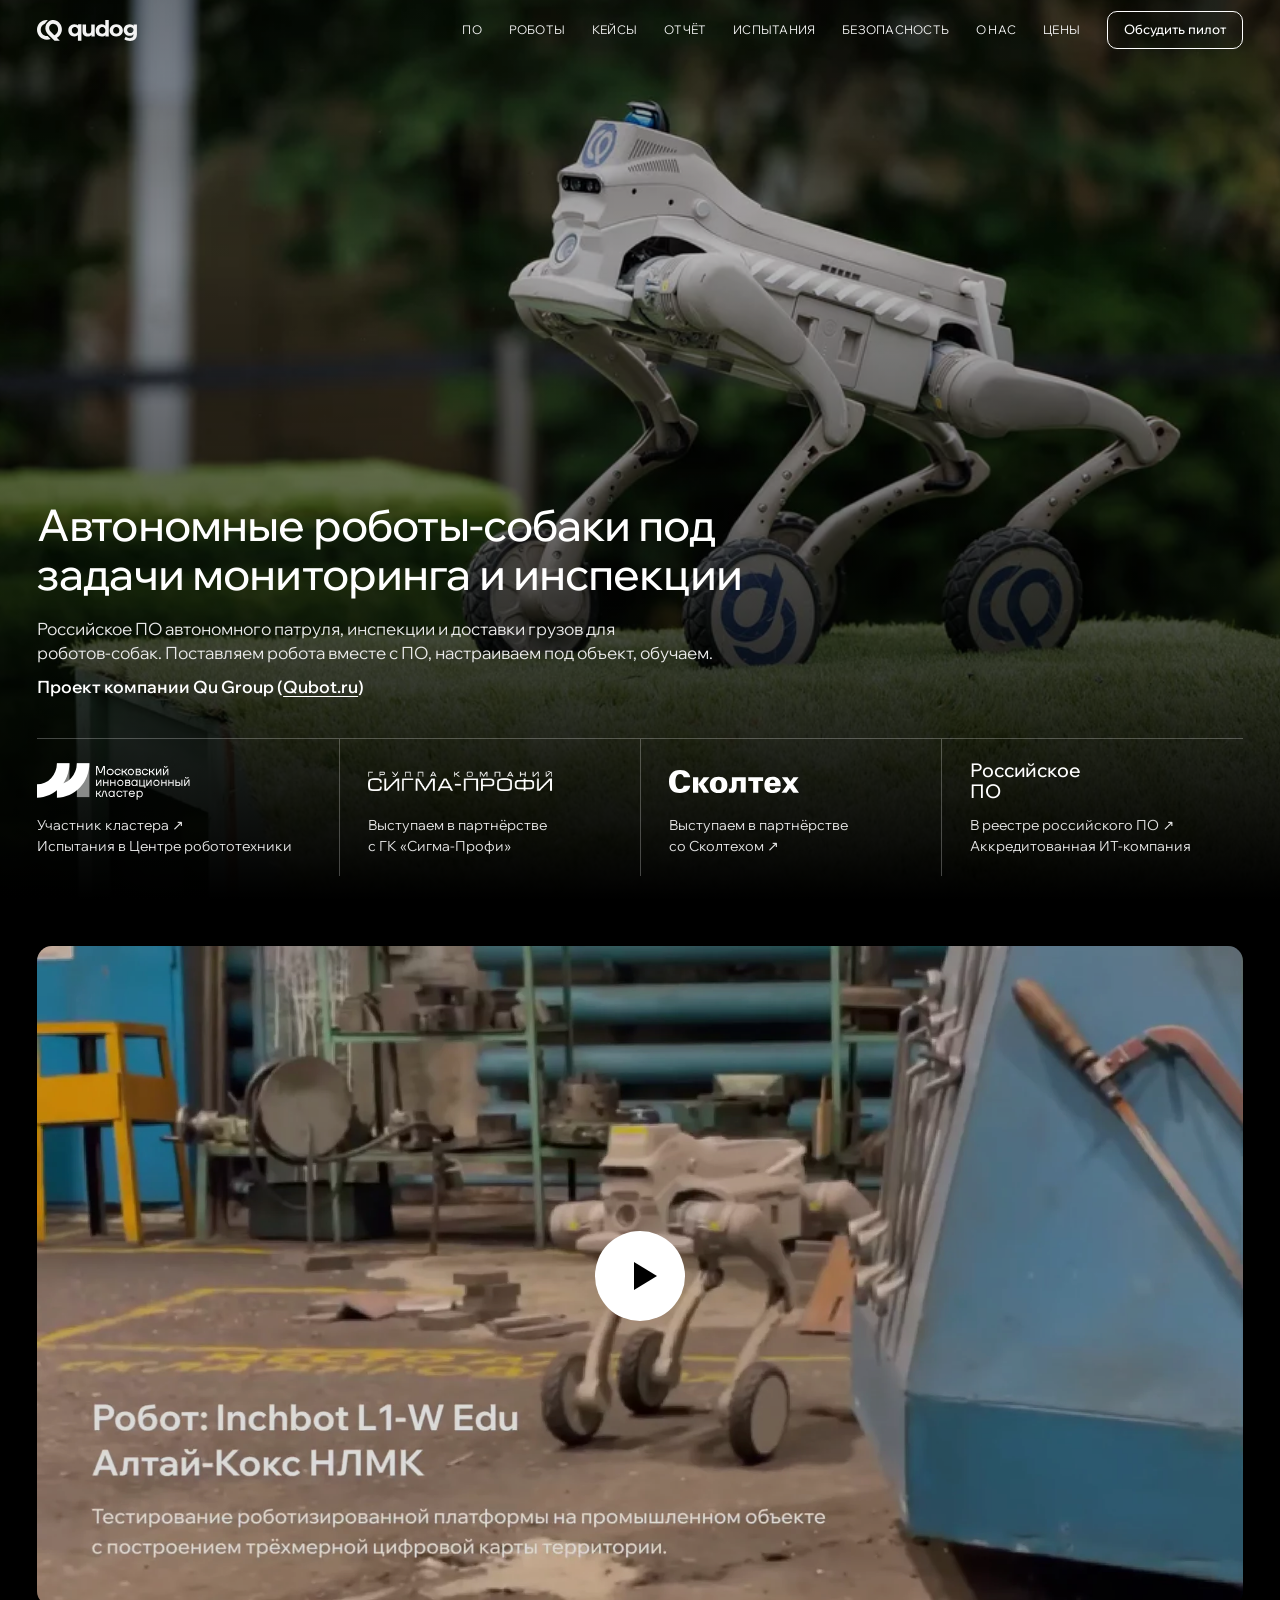
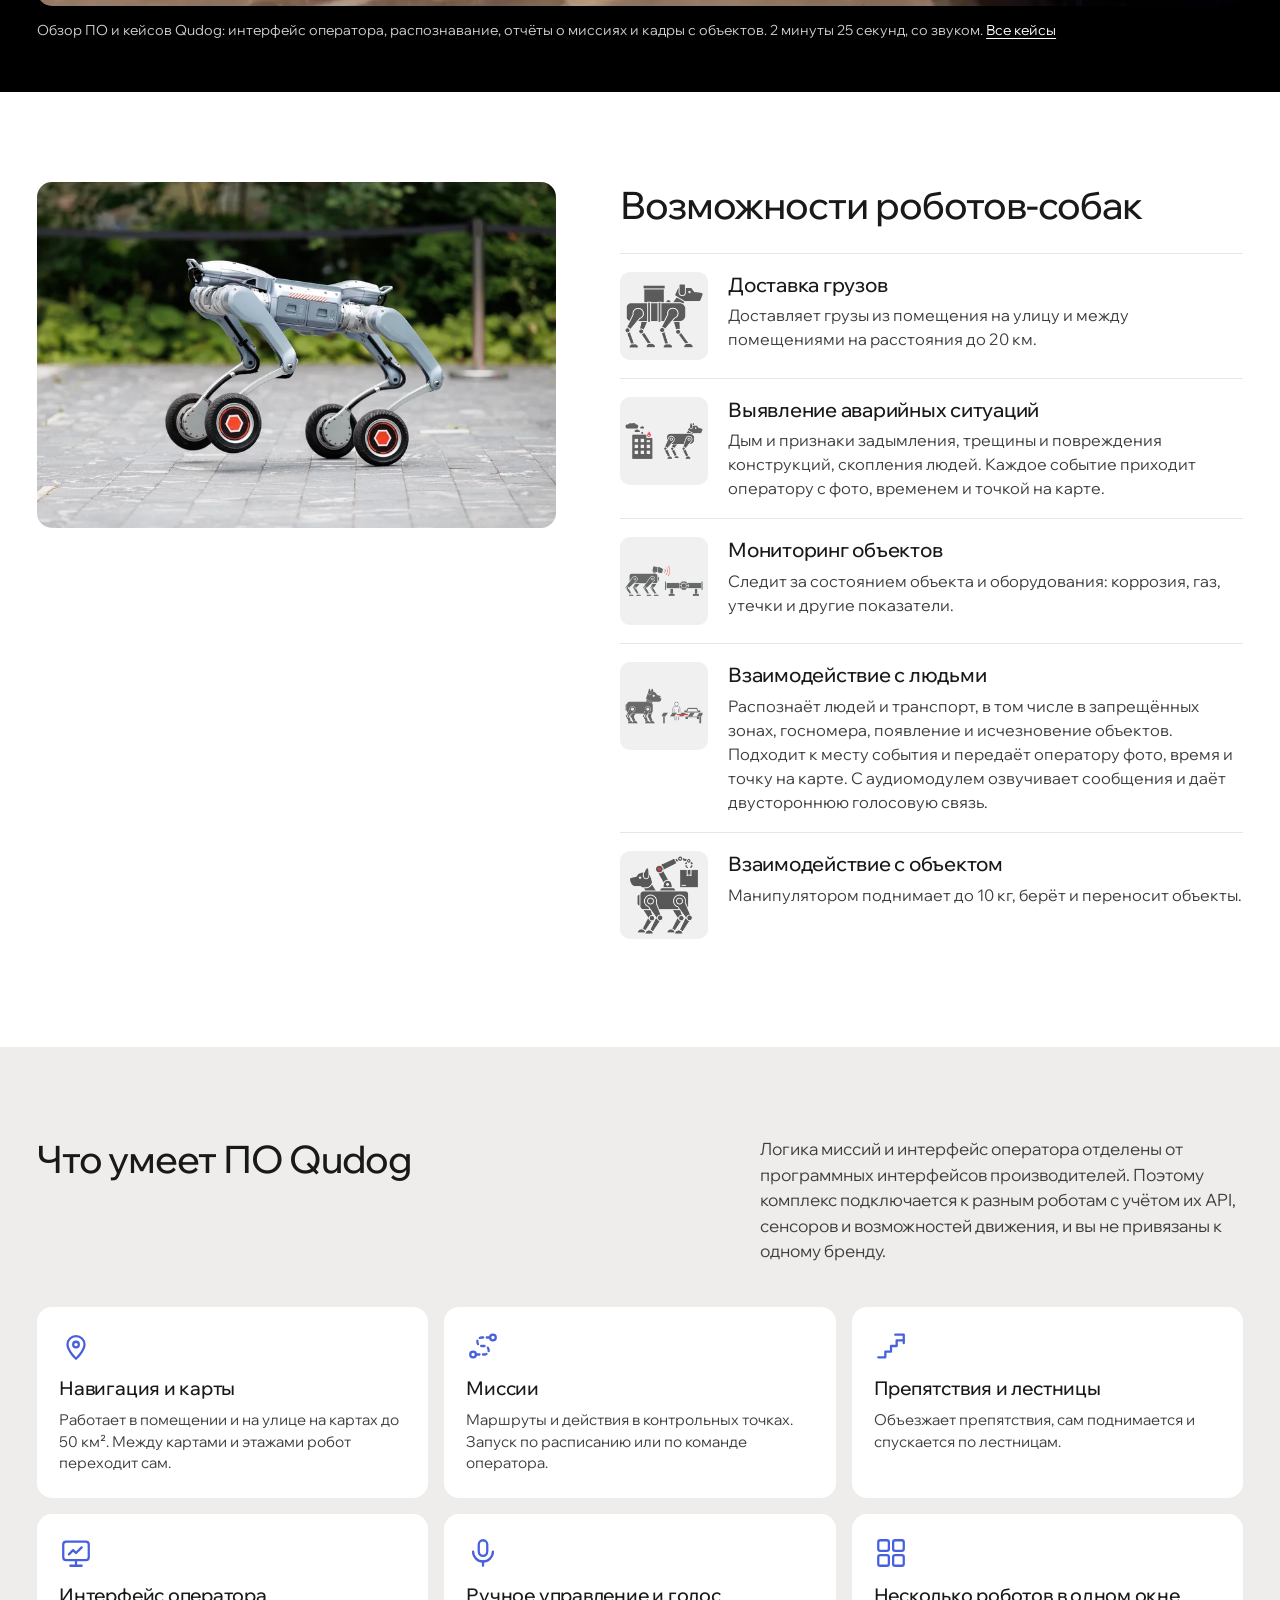
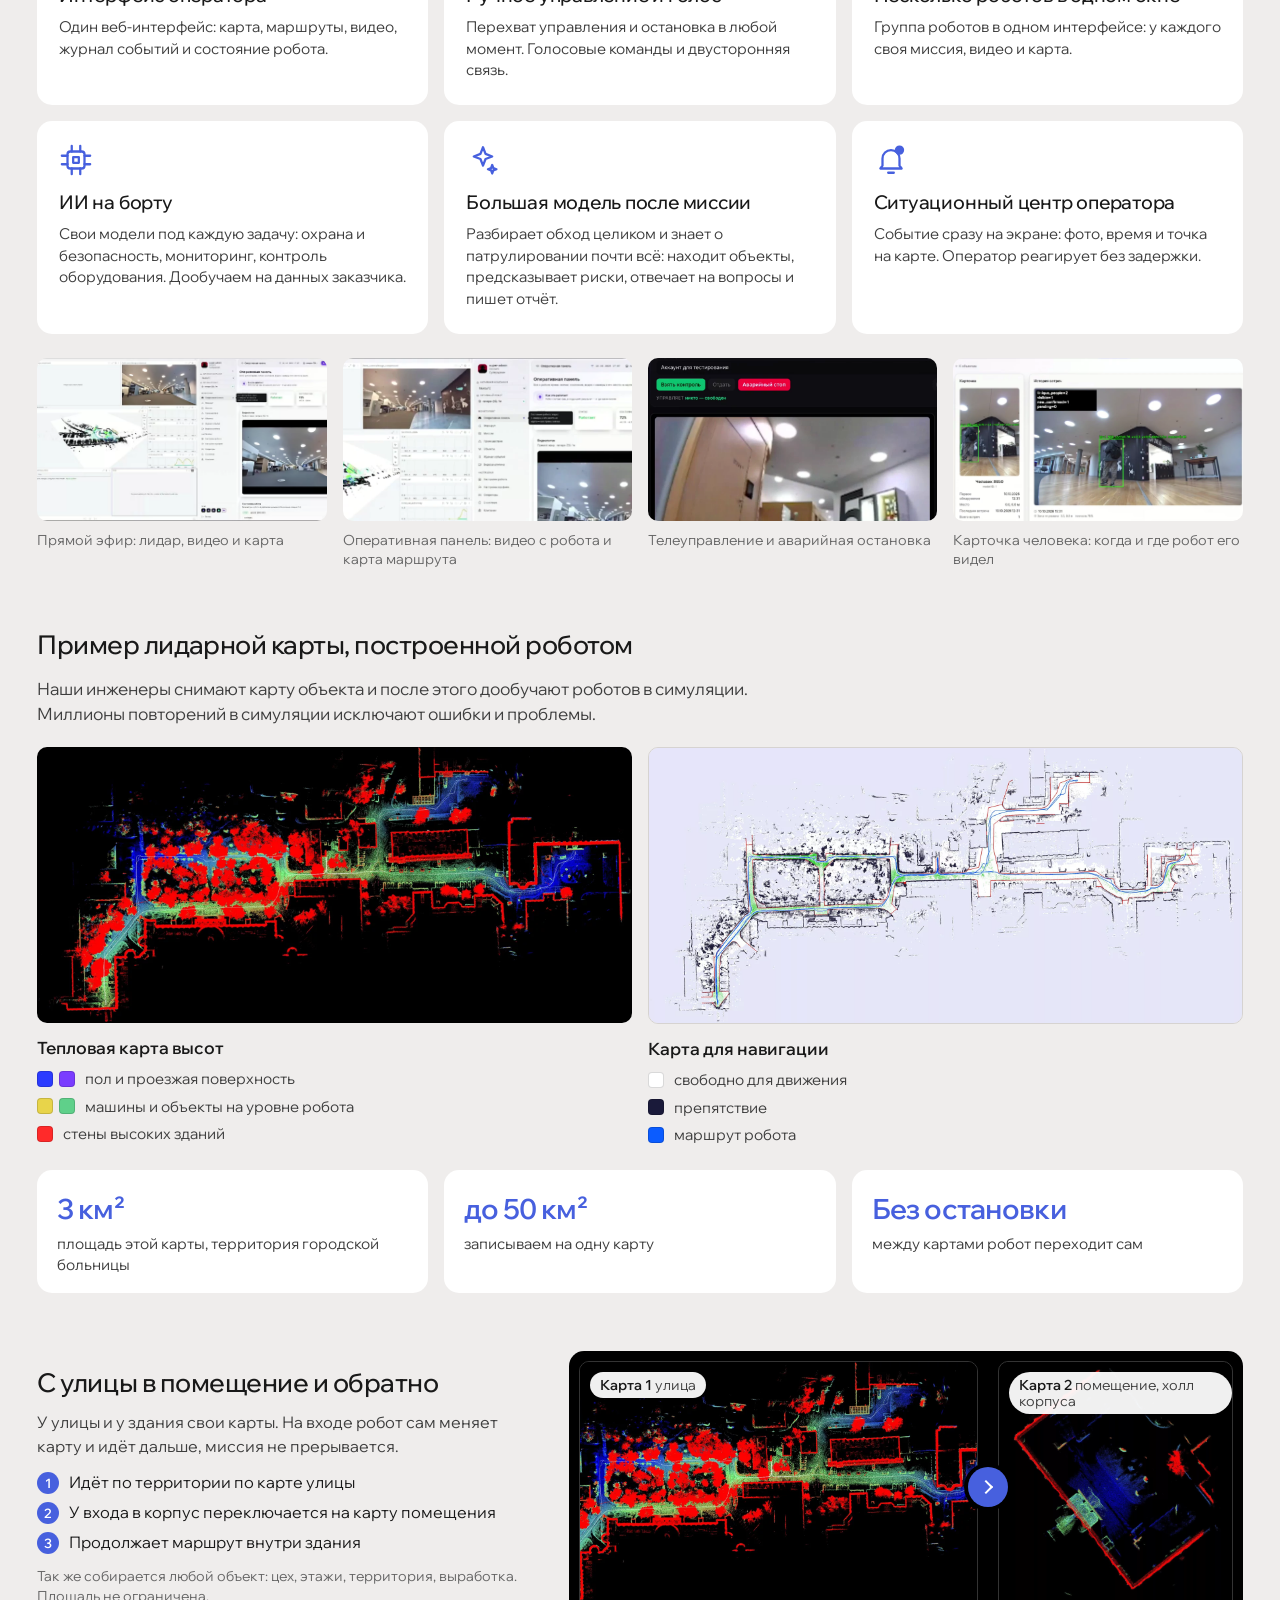
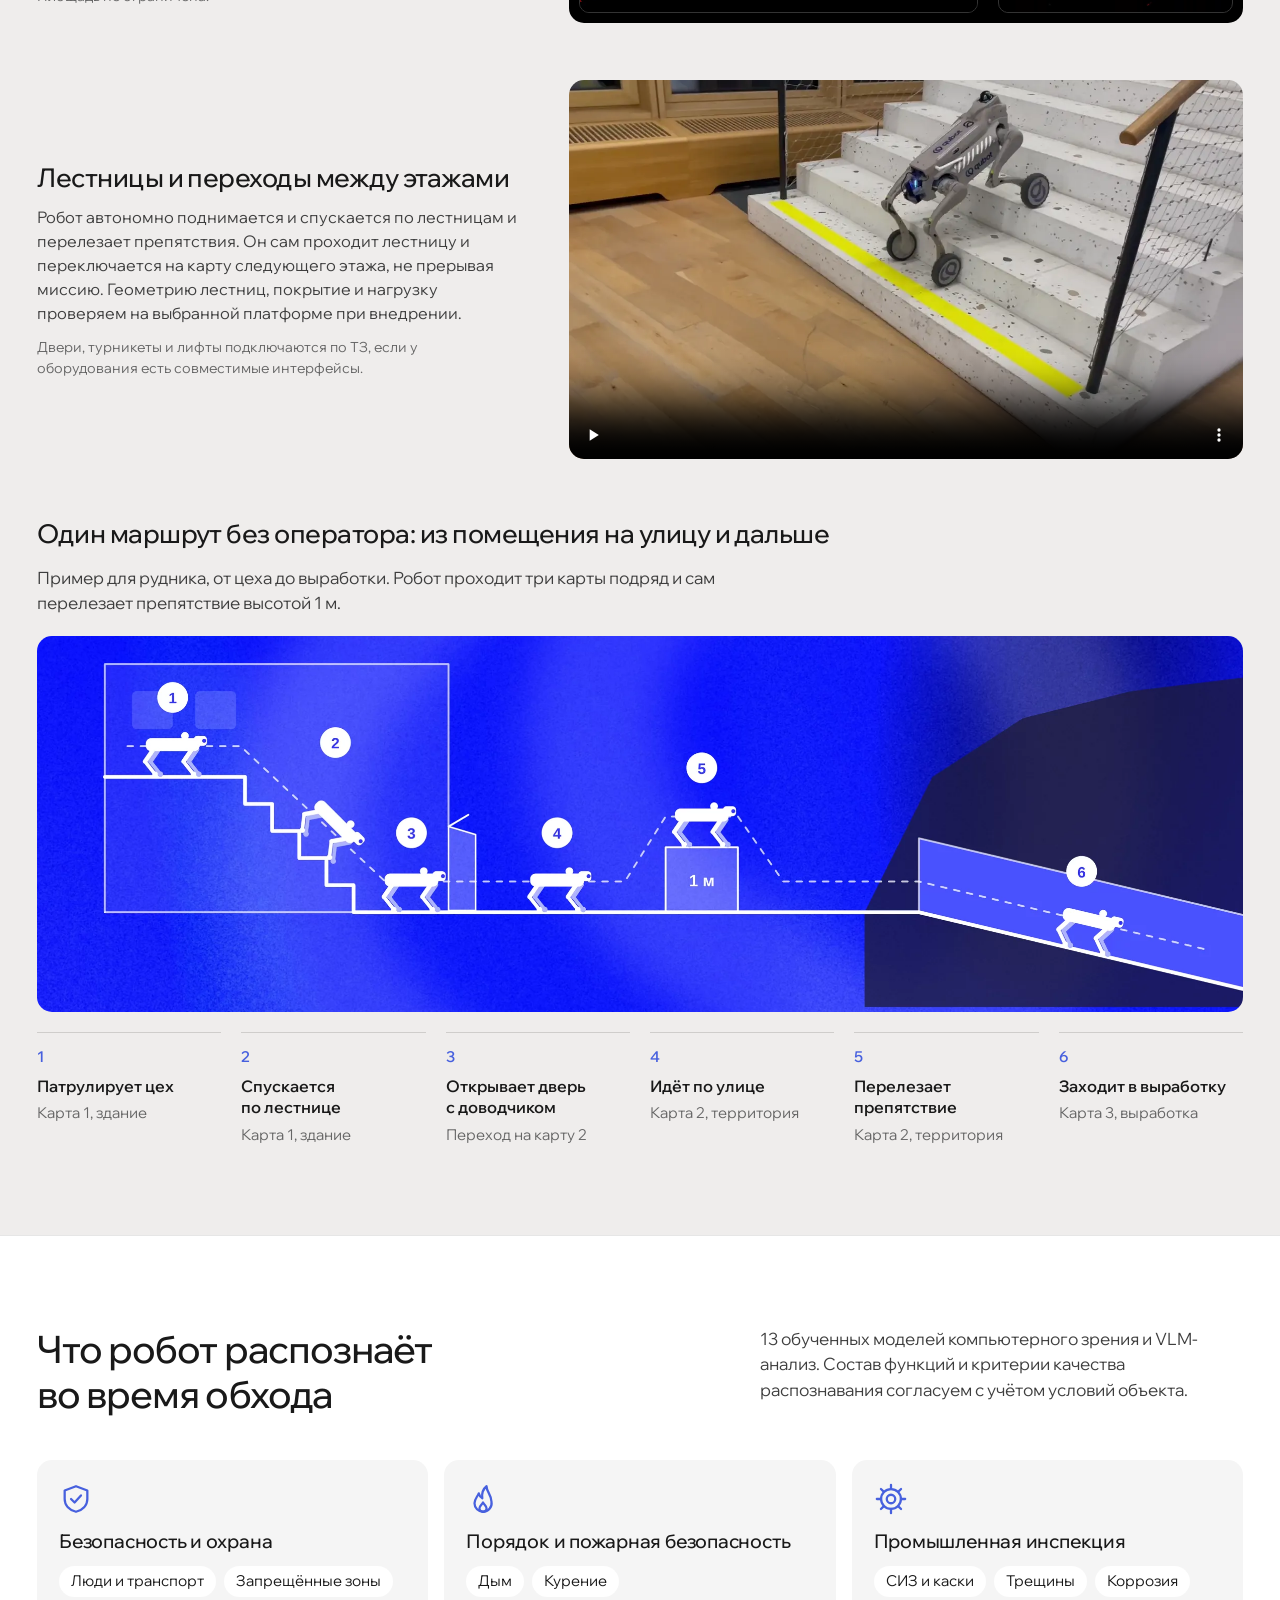
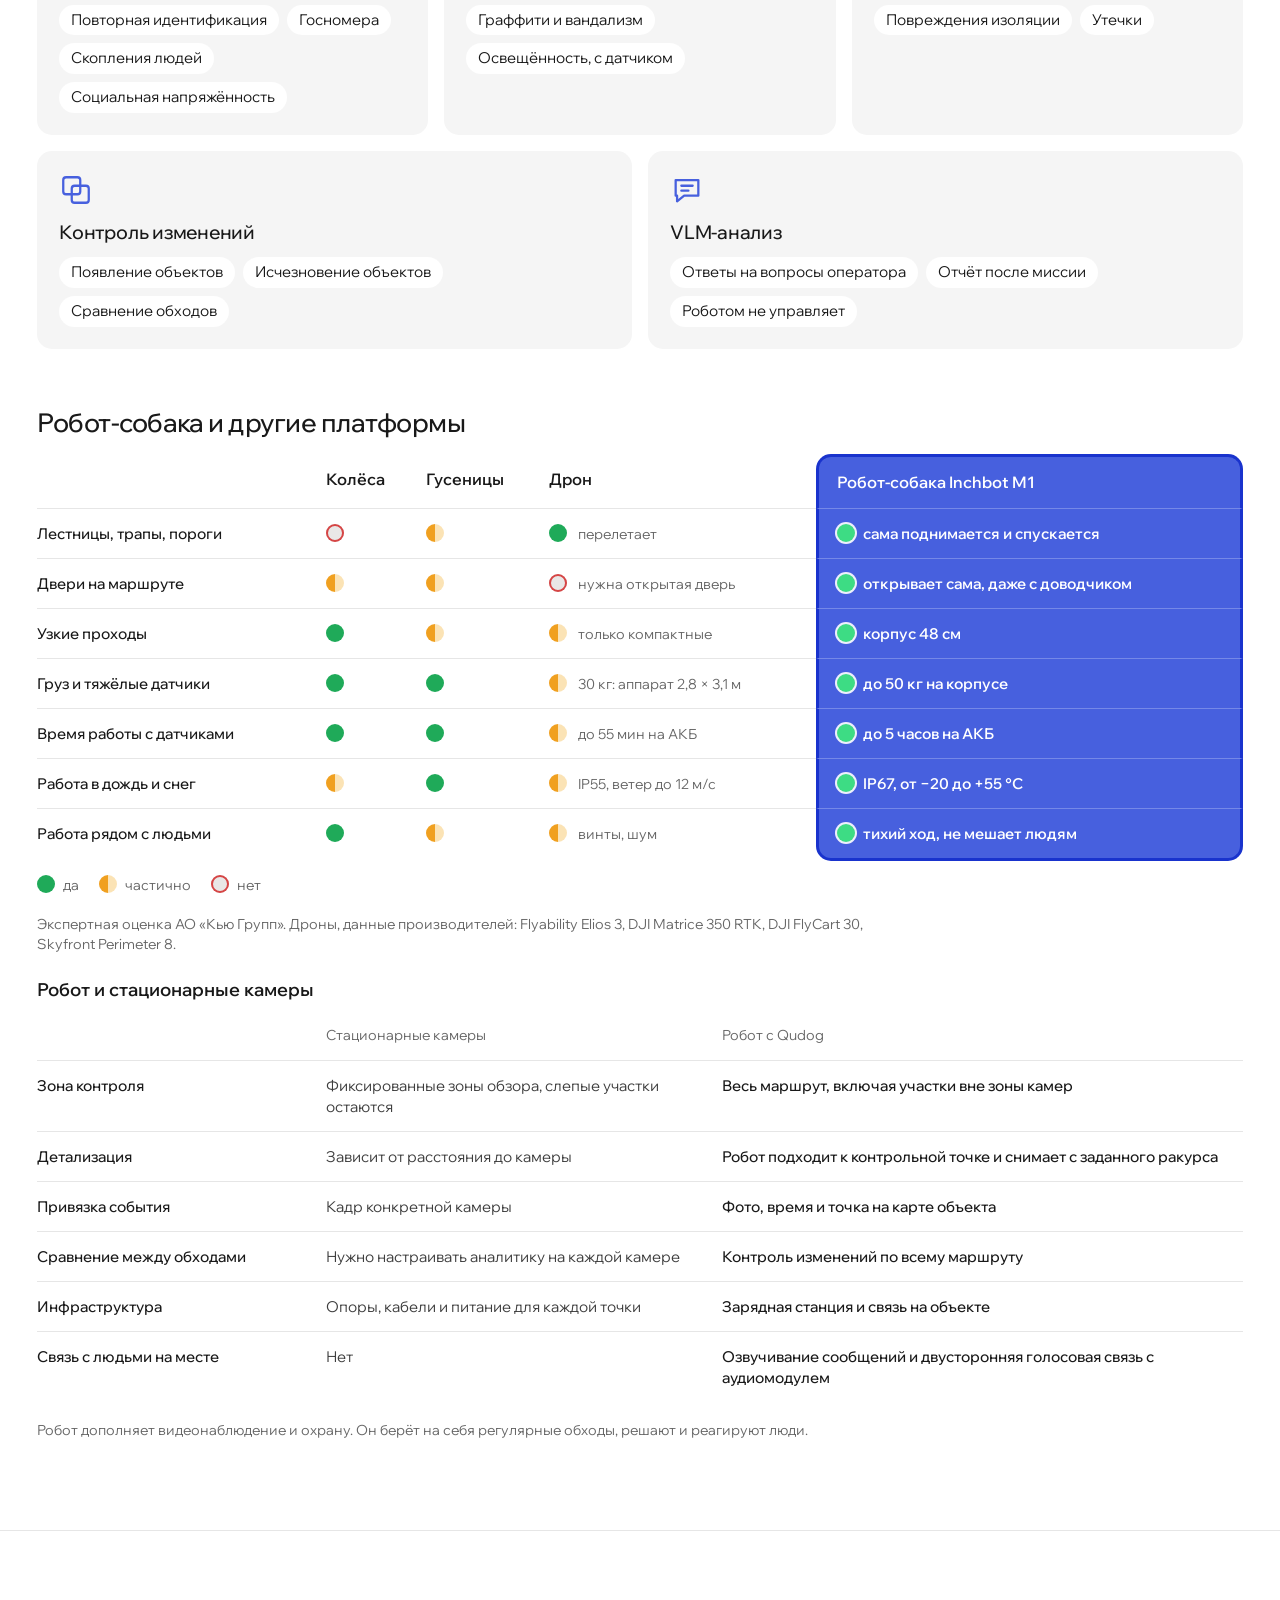
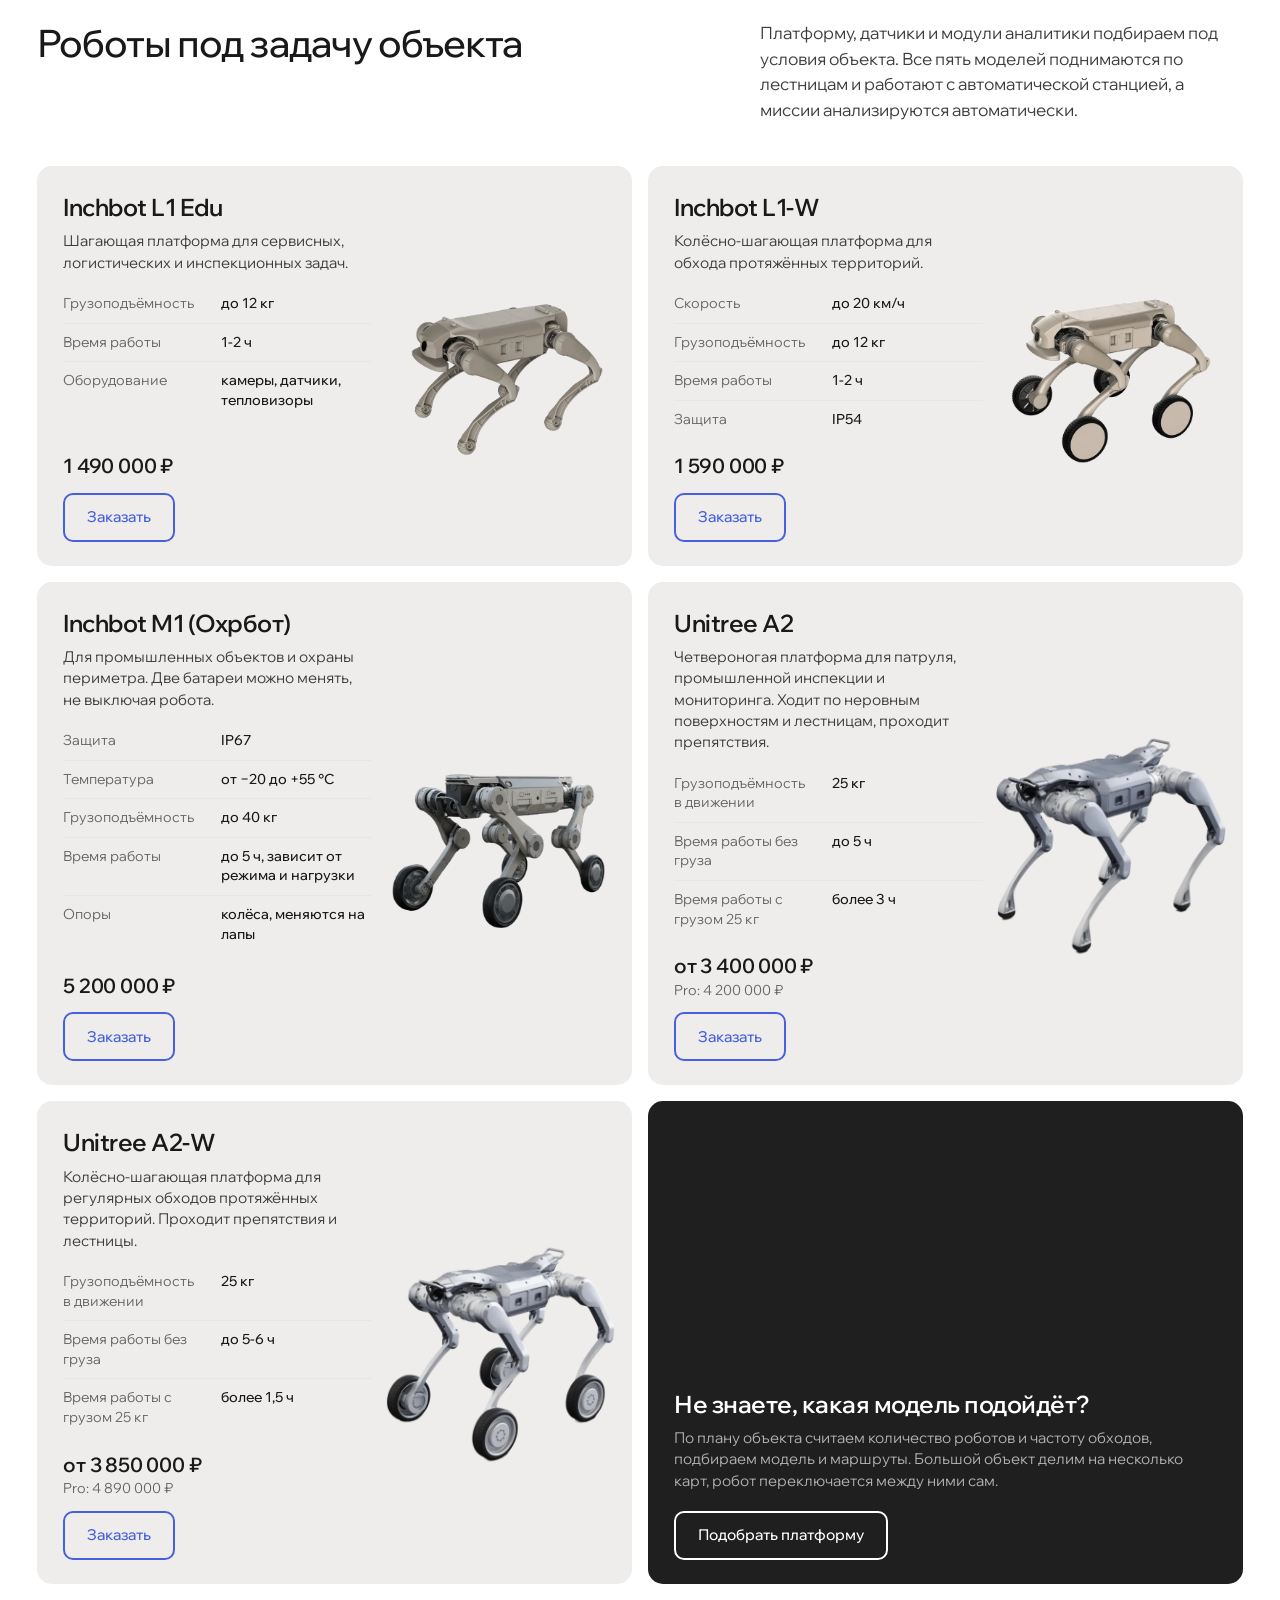
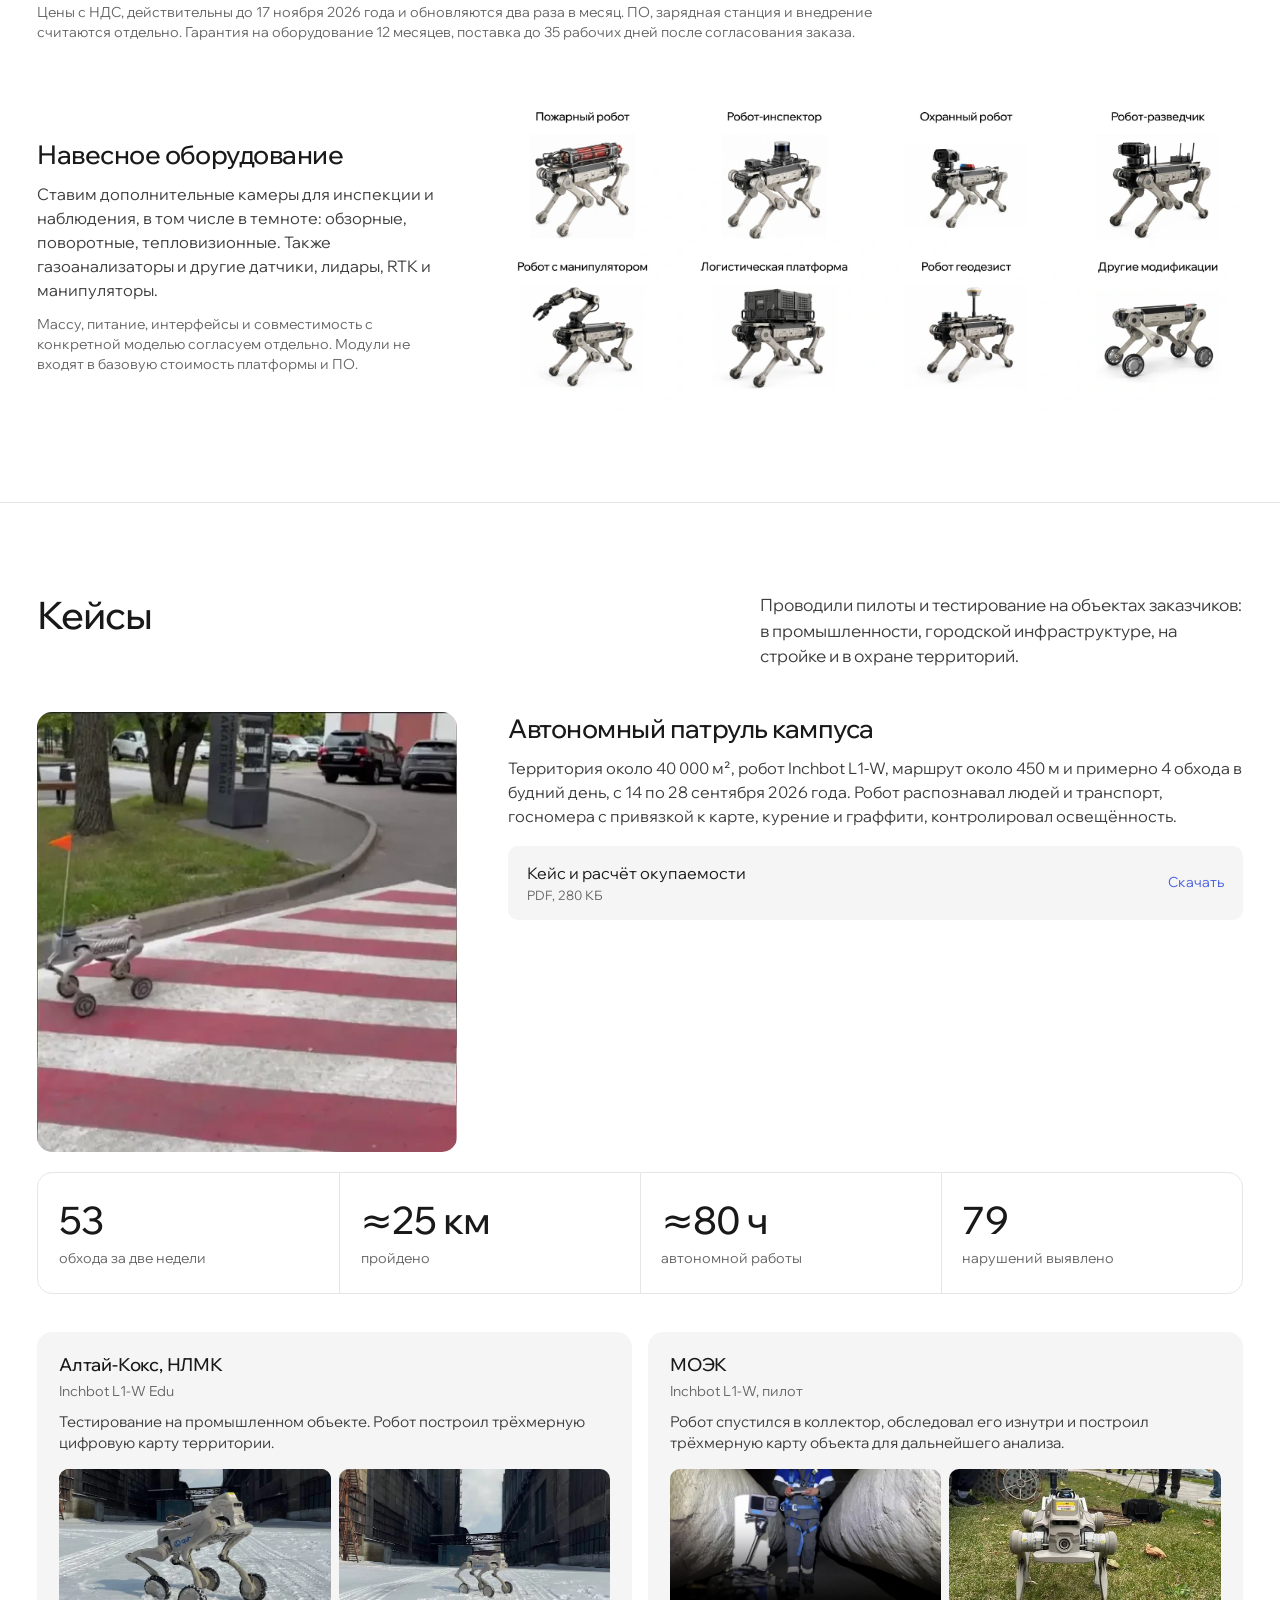
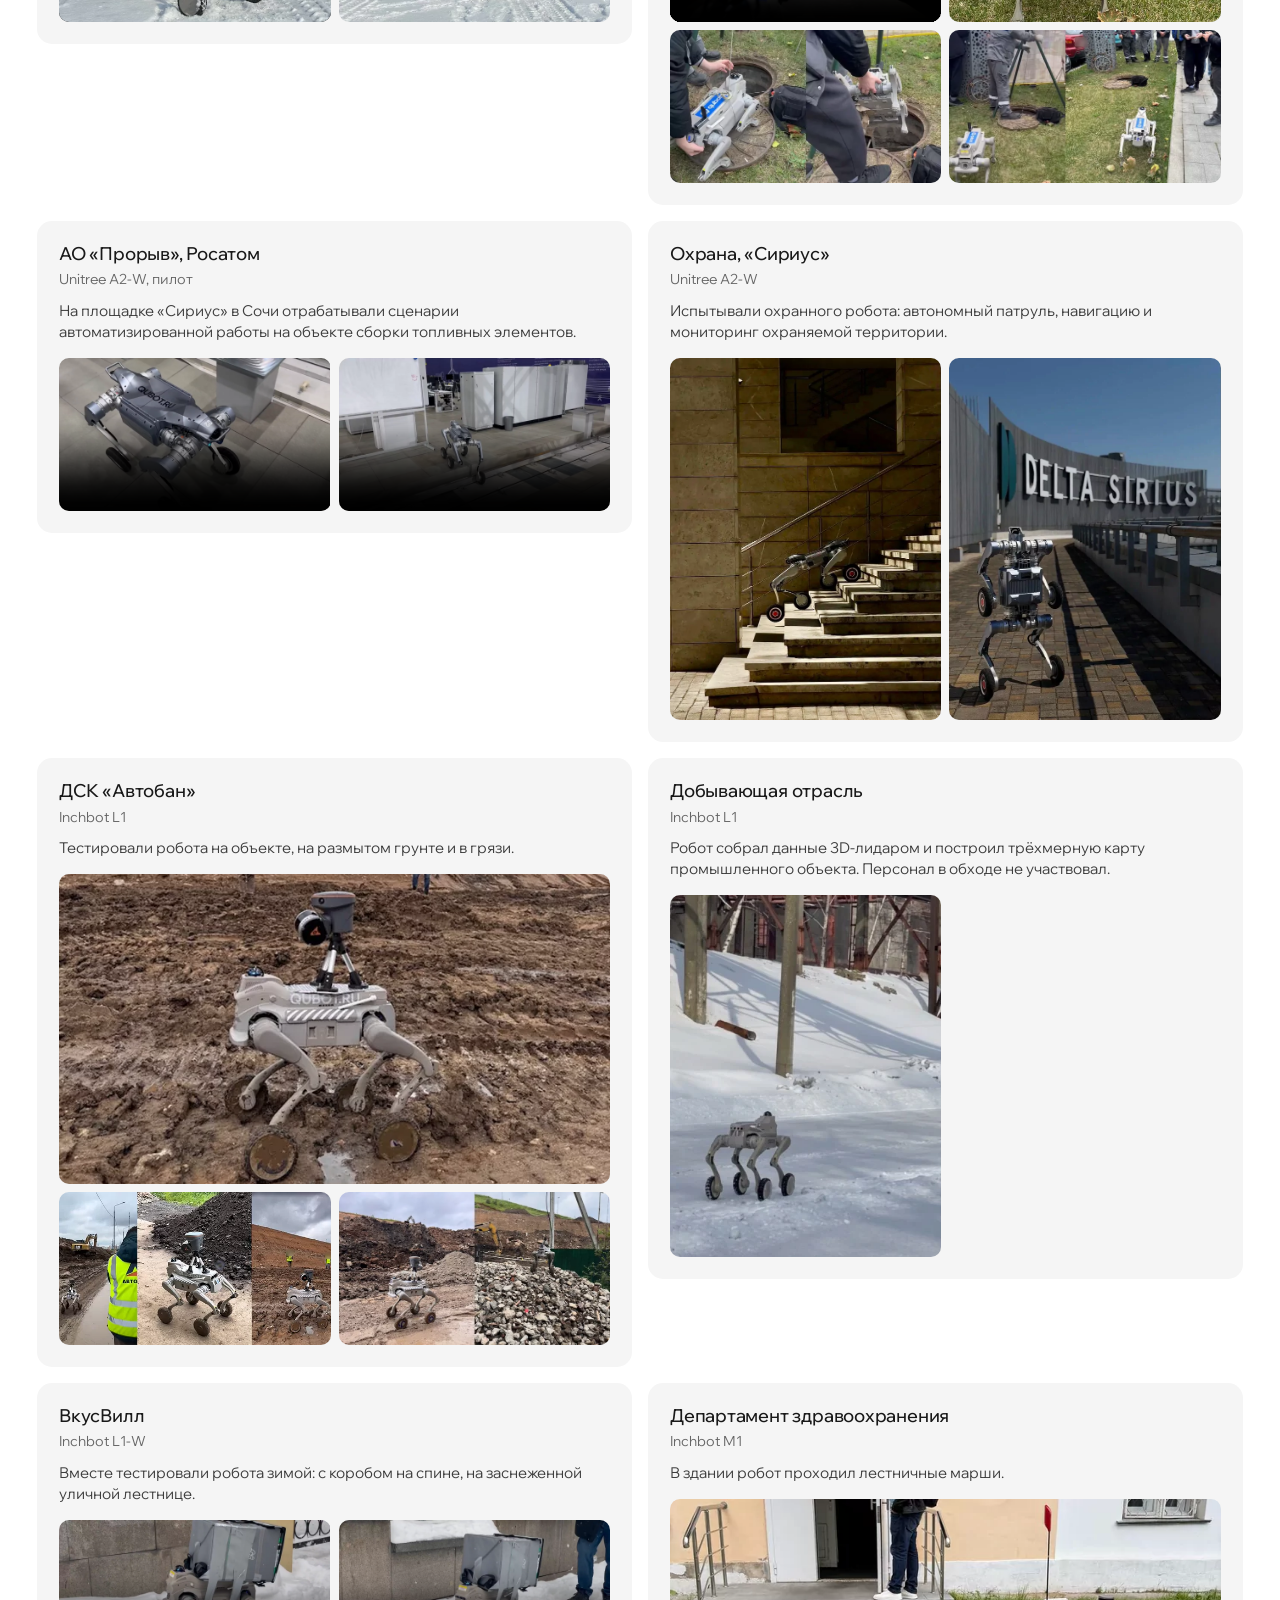
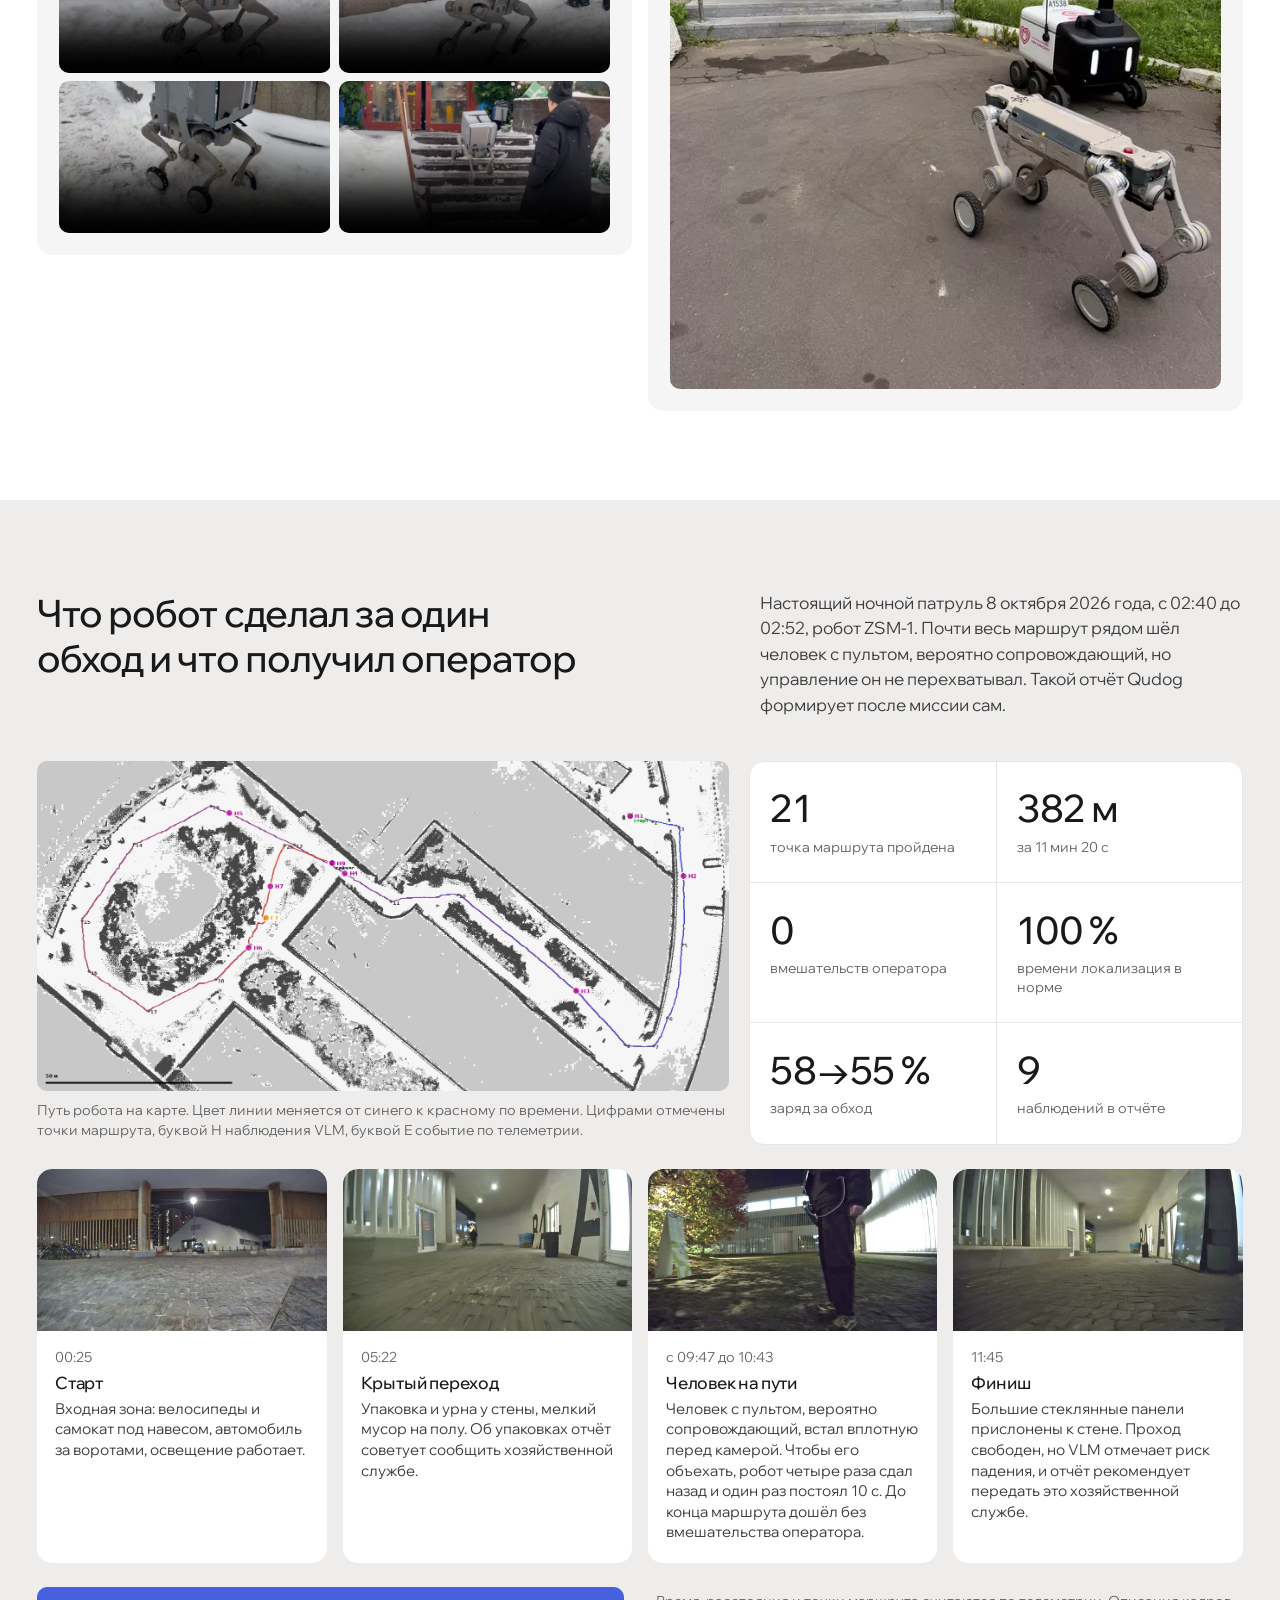
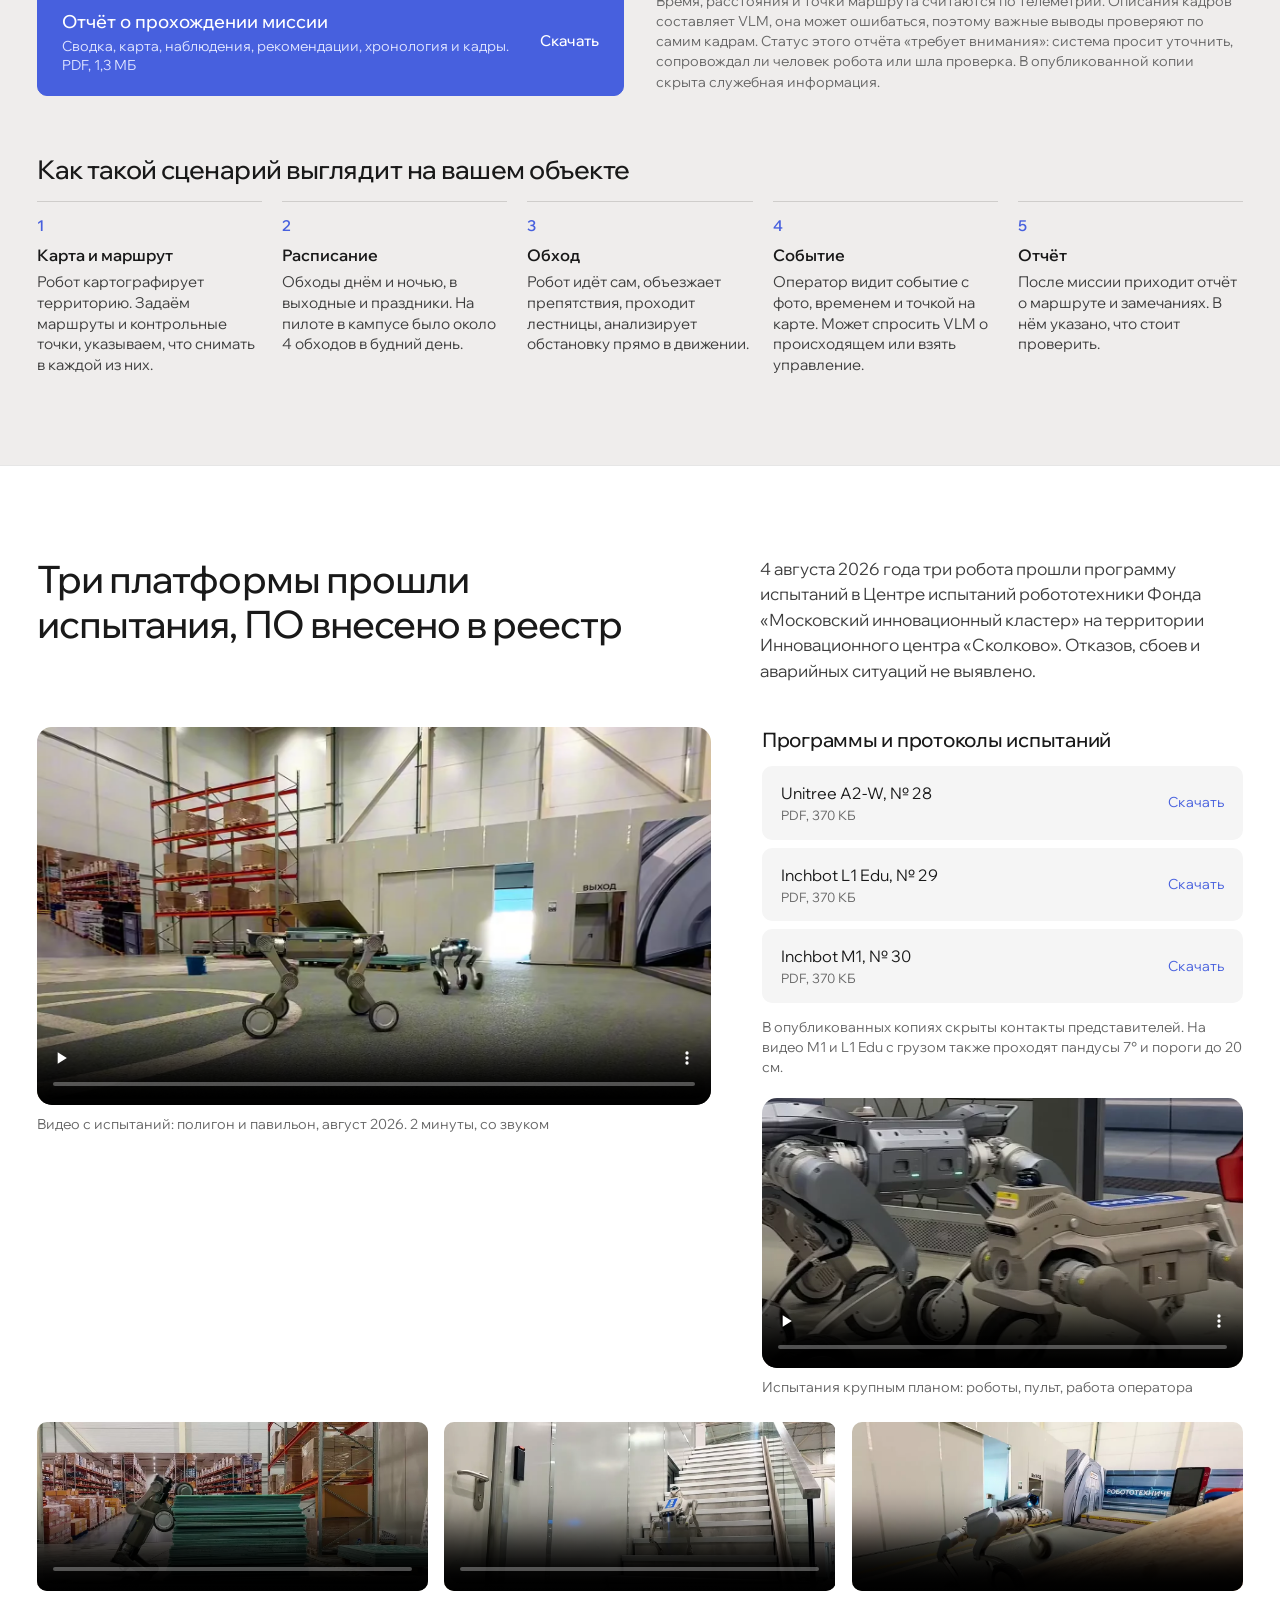
==== commit 5d0fdcdd: "Drop the blue accent from the big model card" ====
--- a/index.html
+++ b/index.html
@@ -149,7 +149,7 @@
       <li><svg class="ico" viewBox="0 0 24 24" aria-hidden="true"><rect x="9" y="3" width="6" height="11" rx="3"/><path d="M12 18v3"/><path d="M5 11a7 7 0 0 0 14 0" class="ico__pulse"/></svg><h3>Ручное управление и голос</h3><p>Перехват управления и остановка в любой момент. Голосовые команды и двусторонняя связь.</p></li>
       <li><svg class="ico" viewBox="0 0 24 24" aria-hidden="true"><rect x="3" y="3" width="7.5" height="7.5" rx="1.5"/><rect x="13.5" y="3" width="7.5" height="7.5" rx="1.5" class="ico__pulse"/><rect x="3" y="13.5" width="7.5" height="7.5" rx="1.5"/><rect x="13.5" y="13.5" width="7.5" height="7.5" rx="1.5"/></svg><h3>Несколько роботов в одном окне</h3><p>Группа роботов в одном интерфейсе: у каждого своя миссия, видео и карта.</p></li>
       <li><svg class="ico" viewBox="0 0 24 24" aria-hidden="true"><rect x="6" y="6" width="12" height="12" rx="2"/><path d="M9 2v4M15 2v4M9 18v4M15 18v4M2 9h4M2 15h4M18 9h4M18 15h4"/><rect x="10" y="10" width="4" height="4" class="ico__pulse"/></svg><h3>ИИ на борту</h3><p>Свои модели под каждую задачу: охрана и безопасность, мониторинг, контроль оборудования. Дообучаем на данных заказчика.</p></li>
-      <li class="is-accent"><svg class="ico" viewBox="0 0 24 24" aria-hidden="true"><path d="M12 3l1.800 4.700L18.5 9.5l-4.700 1.800L12 16l-1.800-4.700L5.5 9.5l4.700-1.800z"/><path d="M18.5 15.5l.8 2.200 2.200.8-2.200.8-.8 2.200-.8-2.200-2.200-.8 2.200-.8z" class="ico__pulse"/></svg><h3>Большая модель после миссии</h3><p>Разбирает обход целиком и знает о патрулировании почти всё: находит объекты, предсказывает риски, отвечает на вопросы и пишет отчёт.</p></li>
+      <li><svg class="ico" viewBox="0 0 24 24" aria-hidden="true"><path d="M12 3l1.800 4.700L18.5 9.5l-4.700 1.800L12 16l-1.800-4.700L5.5 9.5l4.700-1.800z"/><path d="M18.5 15.5l.8 2.200 2.200.8-2.200.8-.8 2.200-.8-2.200-2.200-.8 2.200-.8z" class="ico__pulse"/></svg><h3>Большая модель после миссии</h3><p>Разбирает обход целиком и знает о патрулировании почти всё: находит объекты, предсказывает риски, отвечает на вопросы и пишет отчёт.</p></li>
       <li><svg class="ico" viewBox="0 0 24 24" aria-hidden="true"><path d="M6 16V11a6 6 0 0 1 12 0v5l1.5 2h-15z"/><path d="M10 21h4"/><circle cx="18" cy="5" r="2.5" class="ico__pulse" fill="currentColor"/></svg><h3>Ситуационный центр оператора</h3><p>Событие сразу на экране: фото, время и точка на карте. Оператор реагирует без задержки.</p></li>
     </ul>
 
--- a/public/css/sections.css
+++ b/public/css/sections.css
@@ -85,8 +85,6 @@
 .functions li { padding: 22px 22px 24px; border-radius: var(--r-l); background: var(--white); }
 .functions h3 { margin: 14px 0 8px; font-size: 19px; }
 .functions p { font-size: 15px; line-height: 1.45; }
-.functions .is-accent { background: var(--blue); }
-.functions .is-accent h3, .functions .is-accent p, .functions .is-accent .ico { color: var(--white); }
 @media (max-width: 1000px) { .functions { grid-template-columns: repeat(2, minmax(0, 1fr)); } }
 @media (max-width: 620px) { .functions { grid-template-columns: 1fr; } }
 
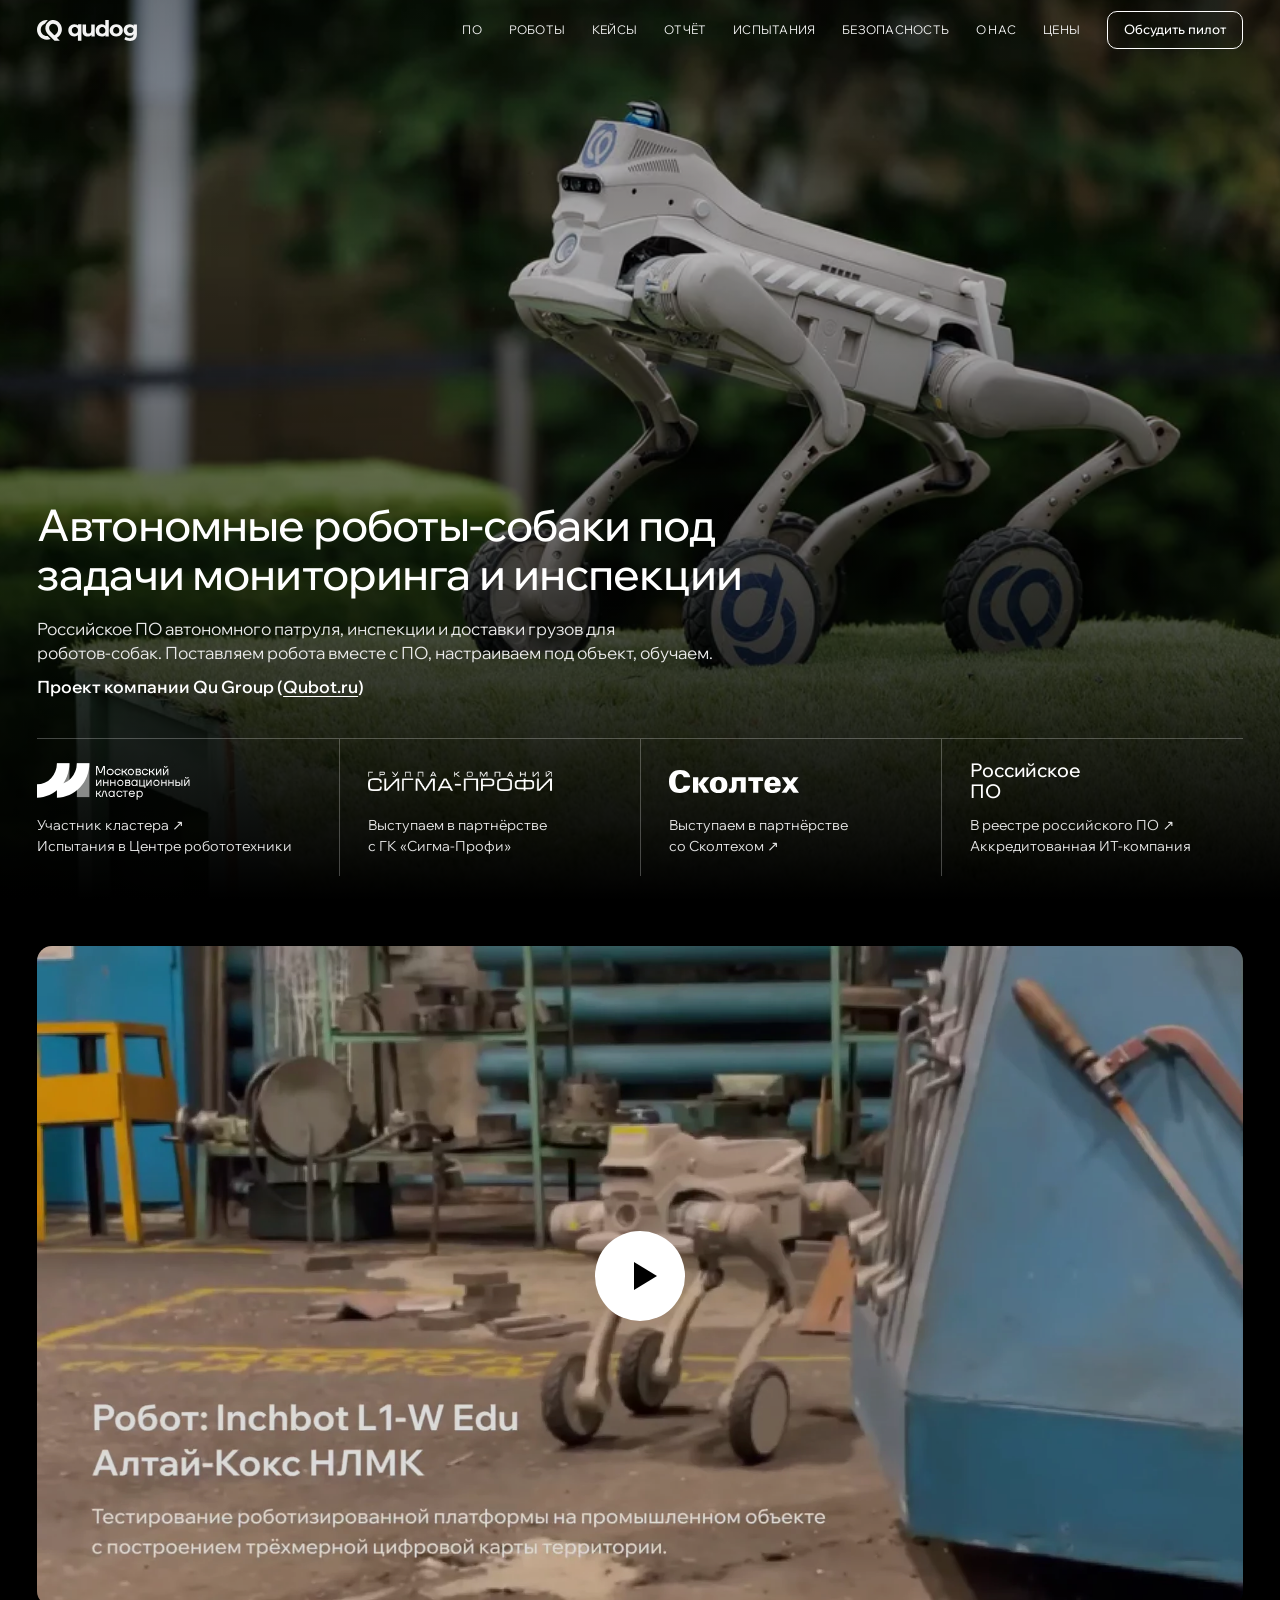
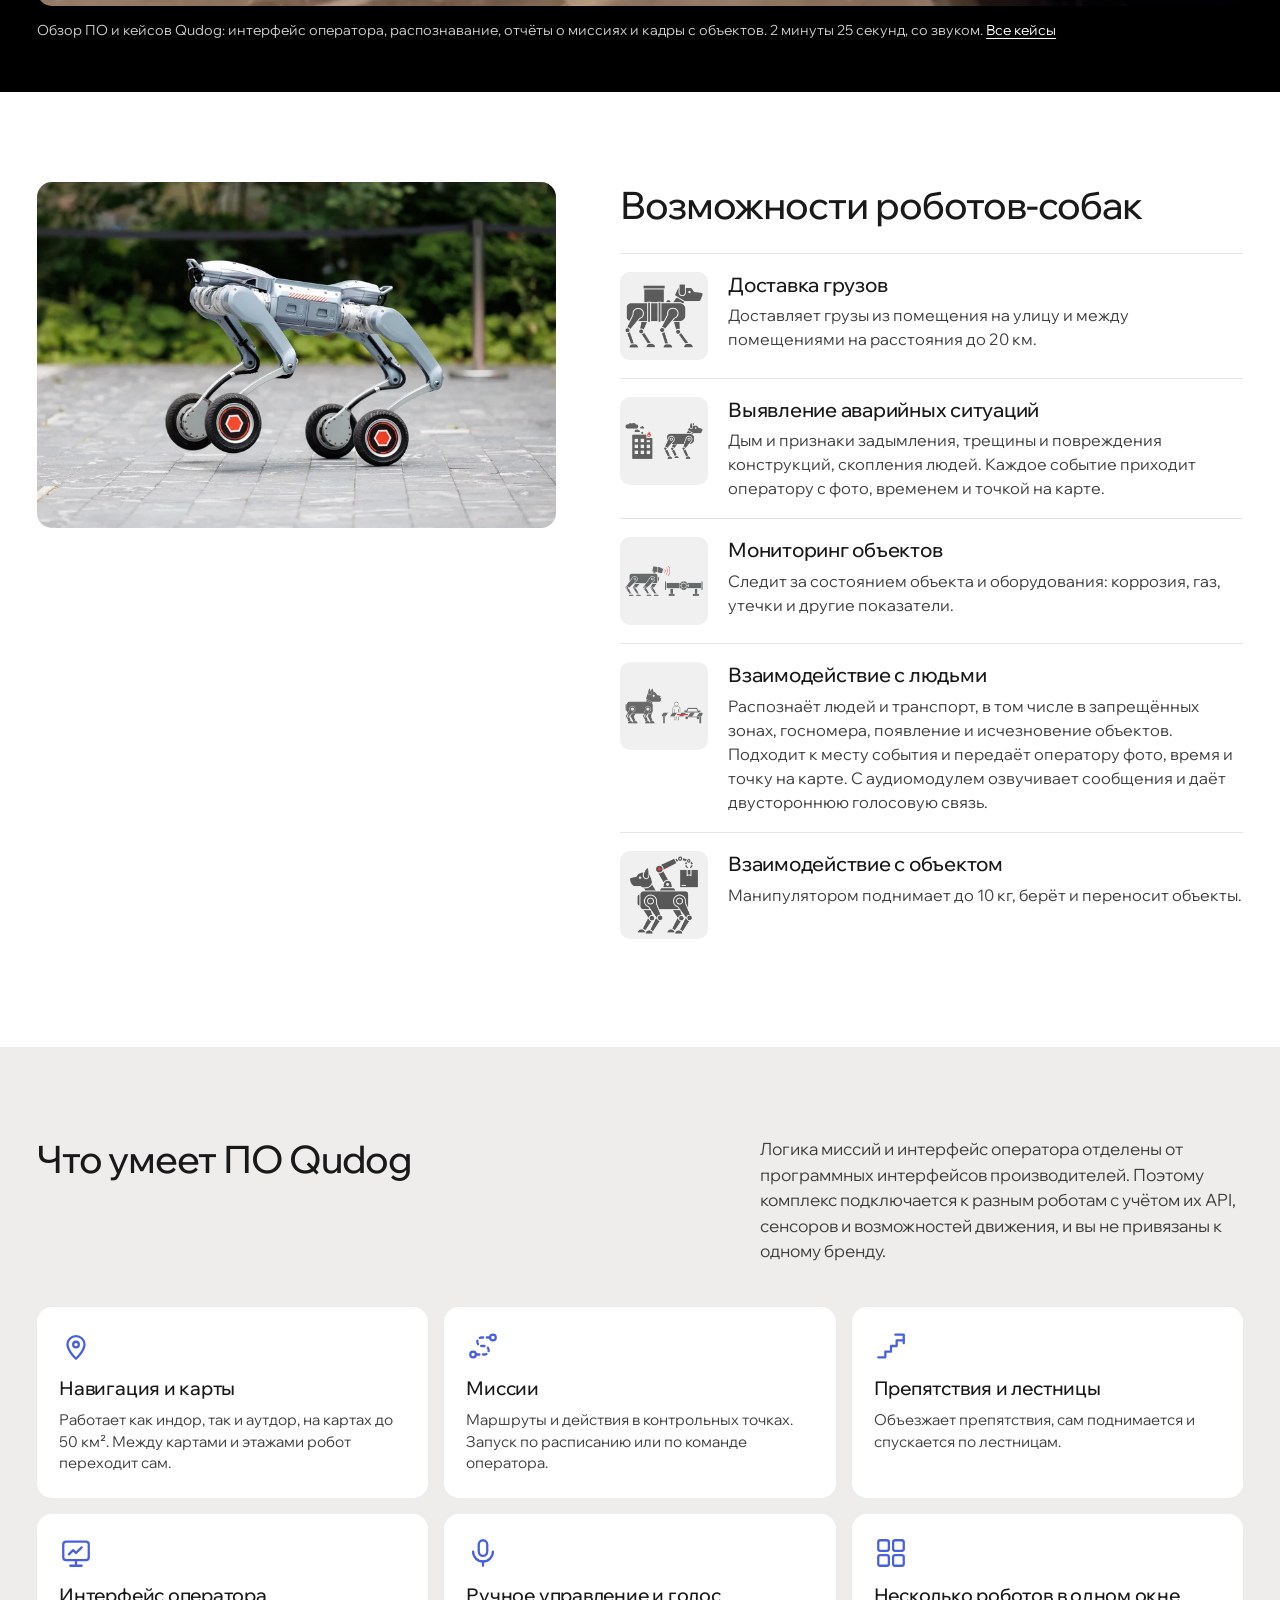
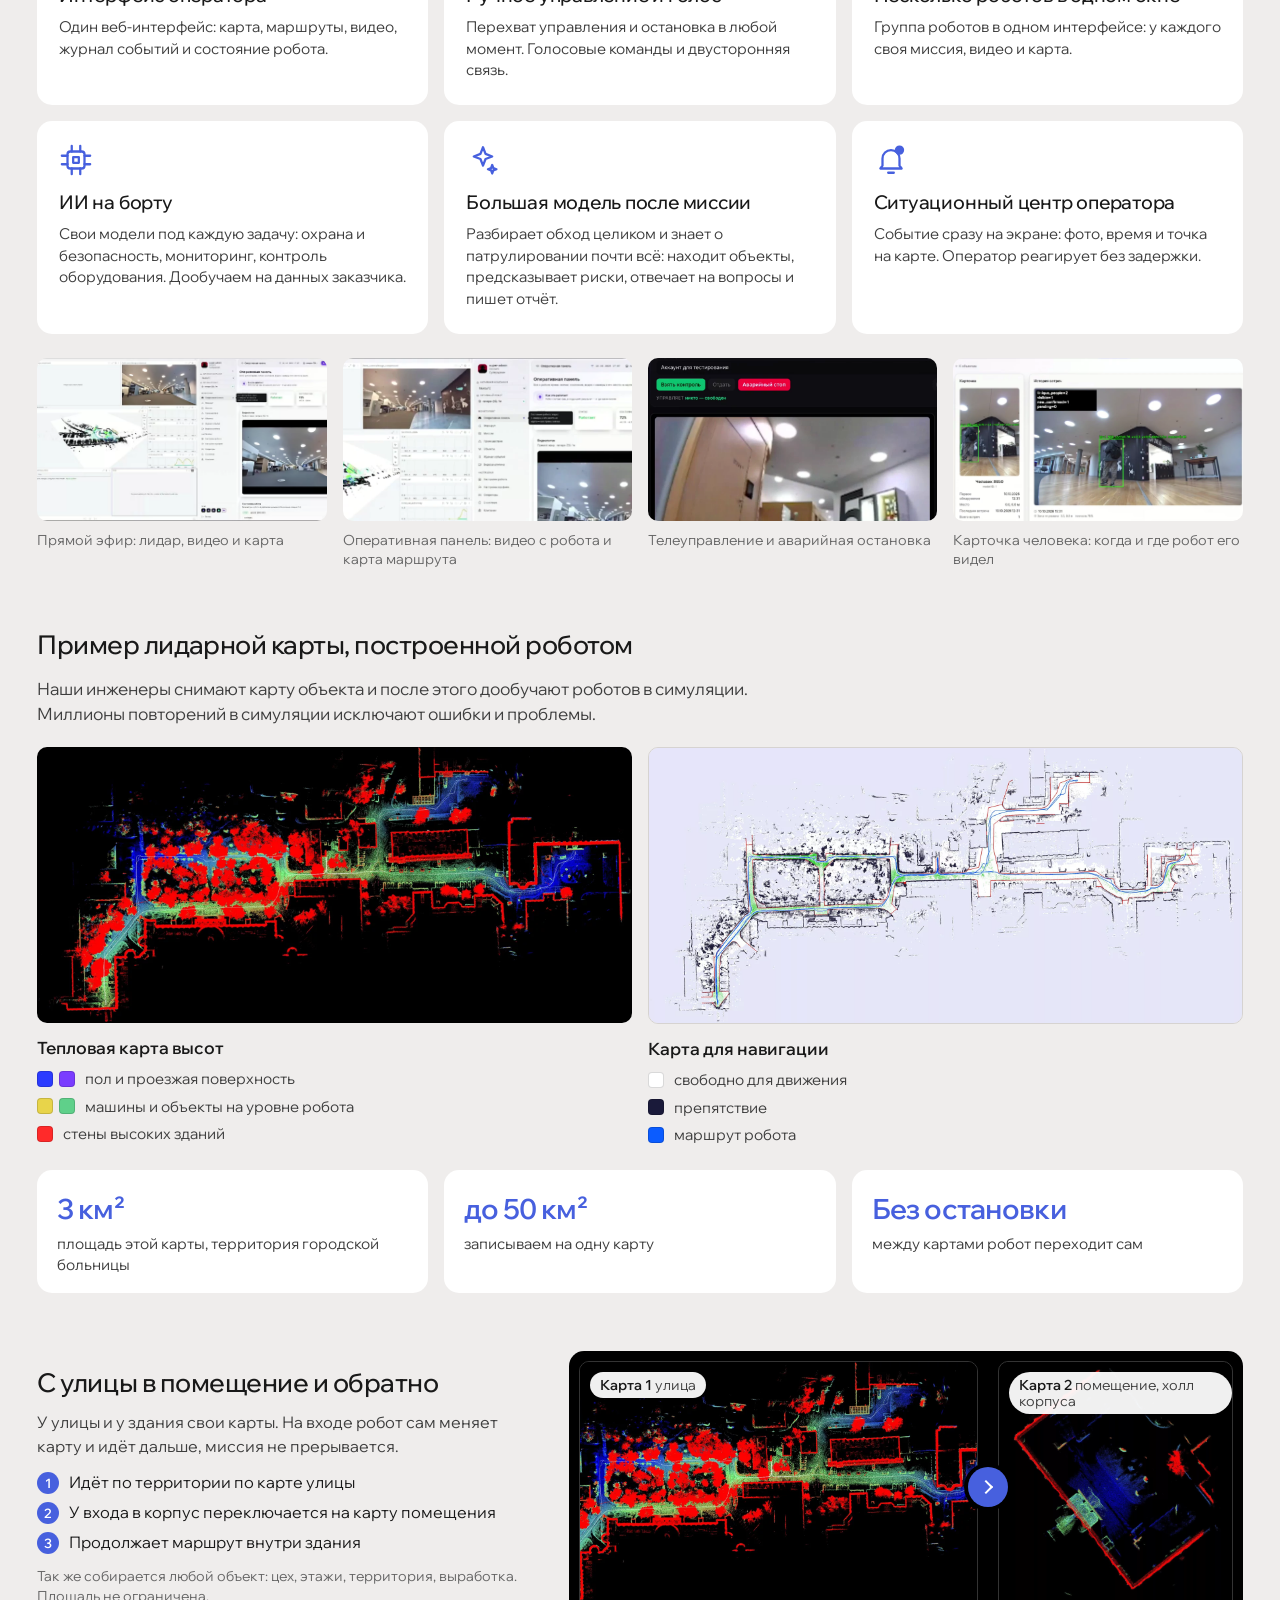
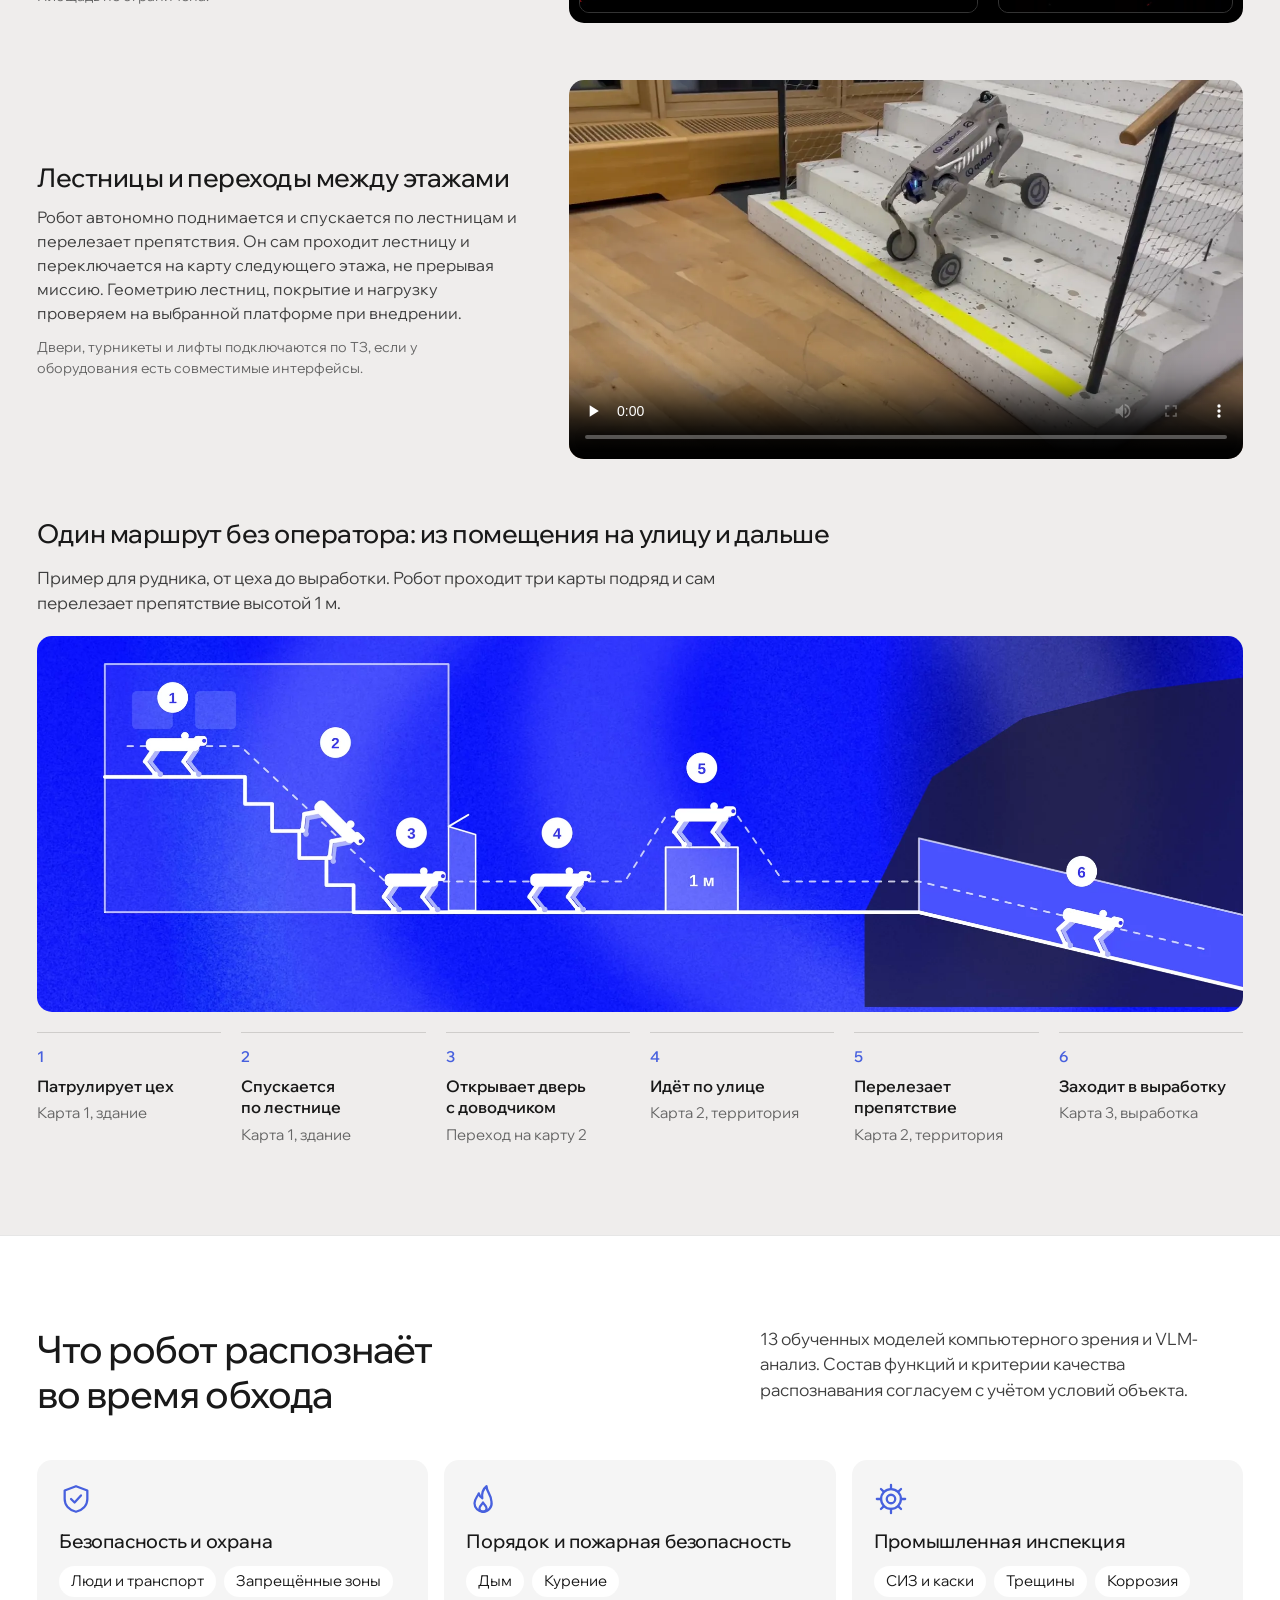
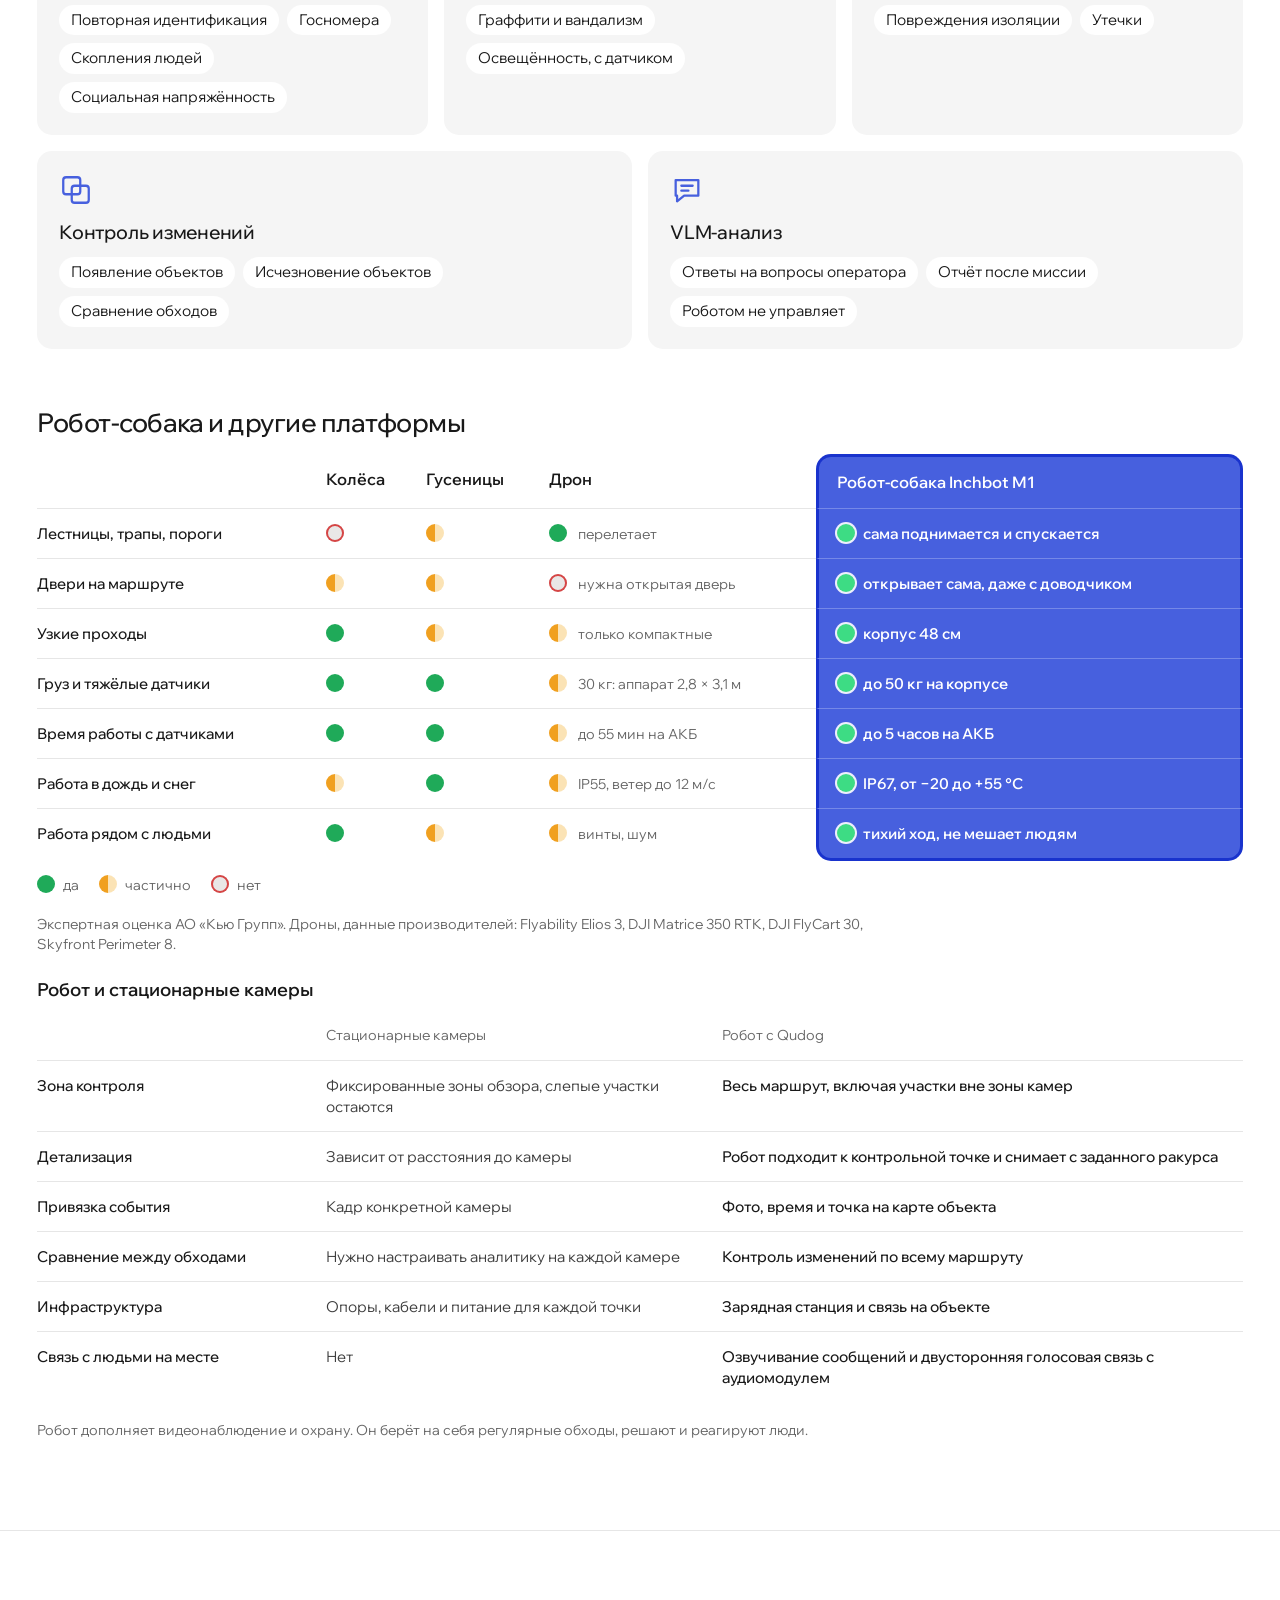
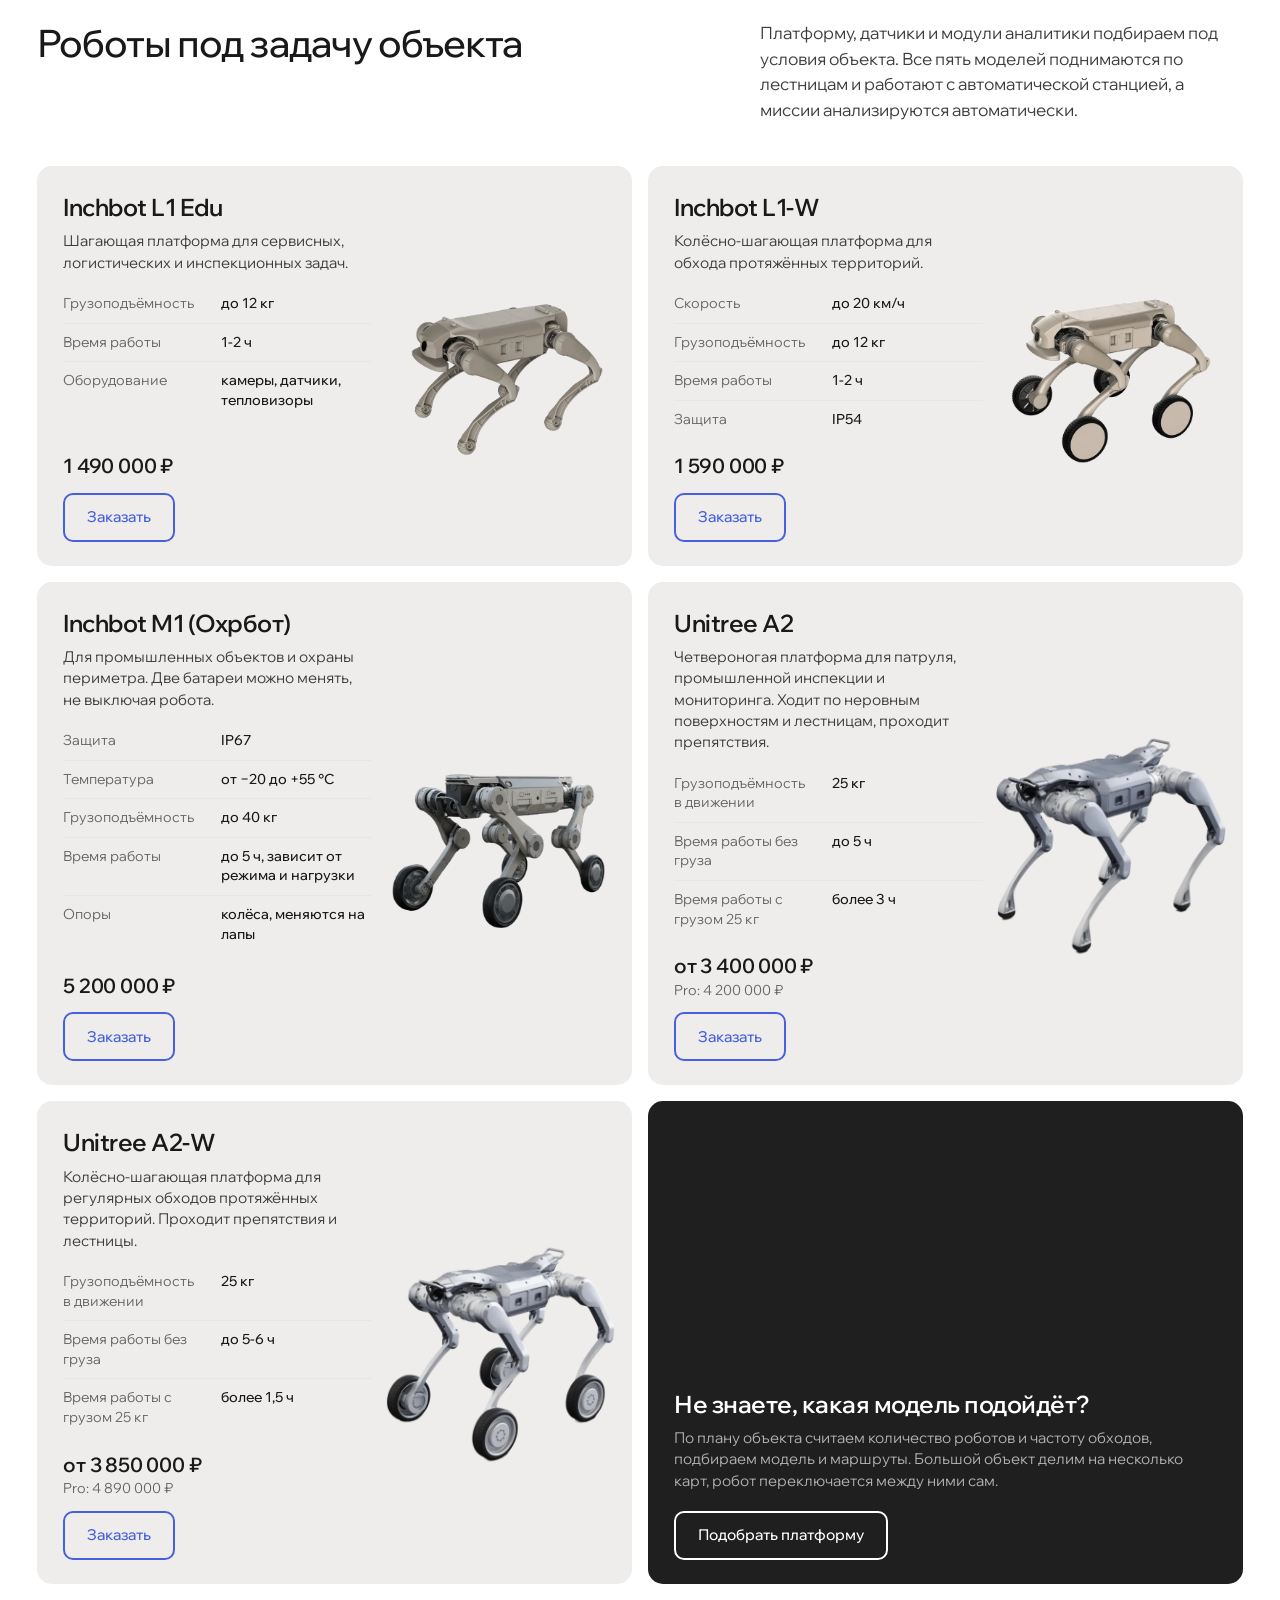
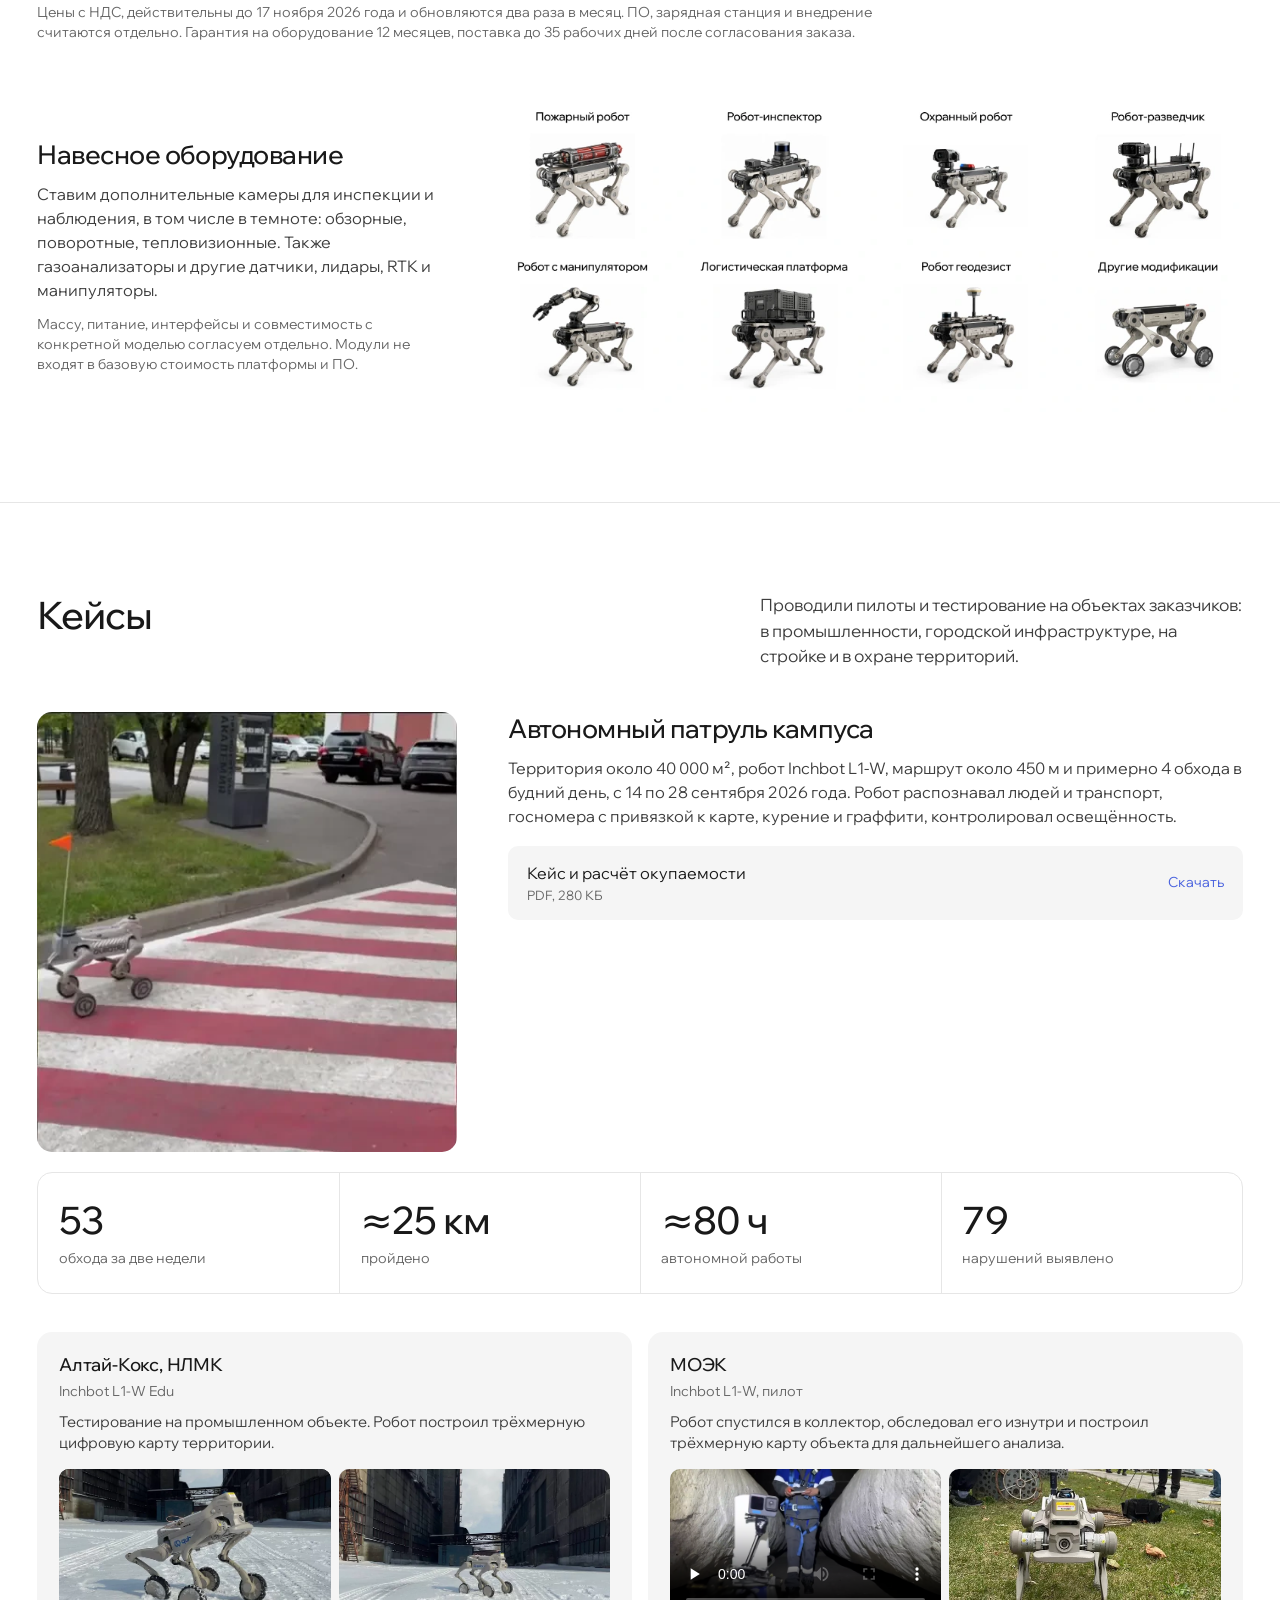
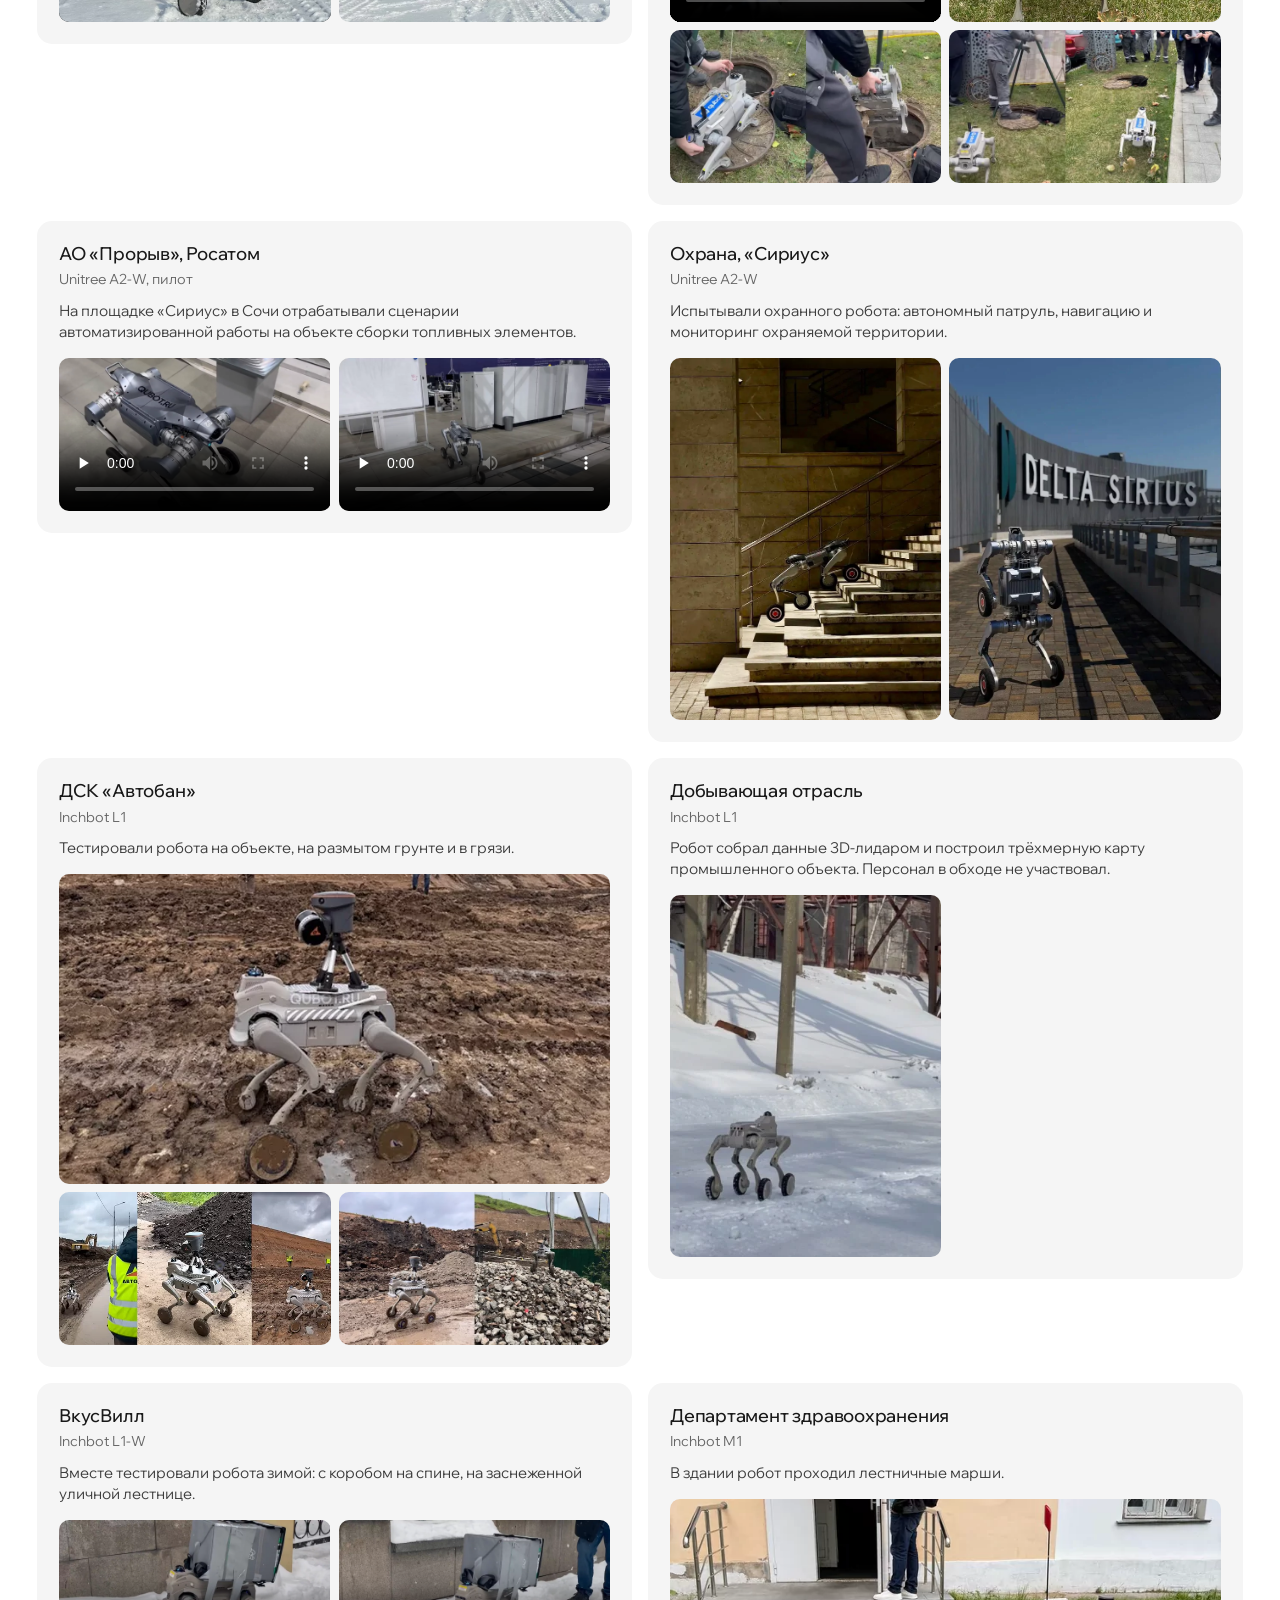
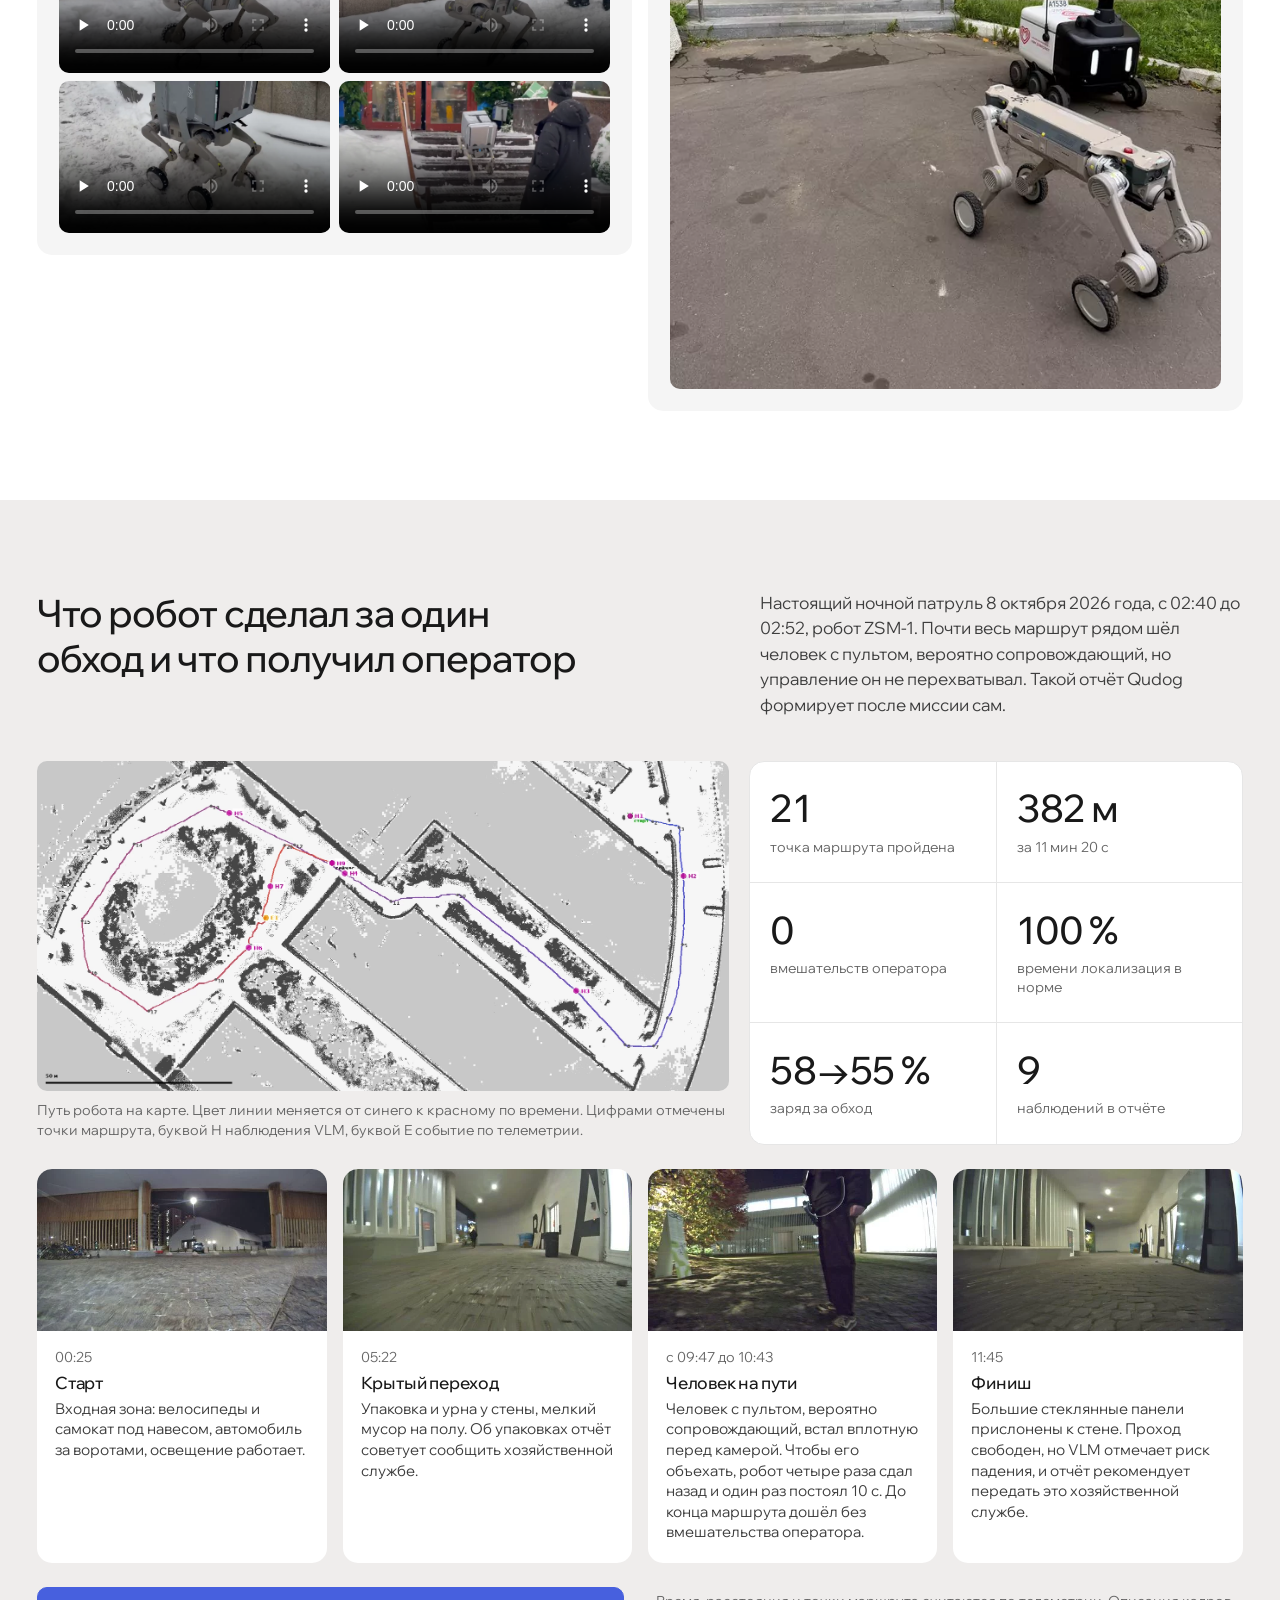
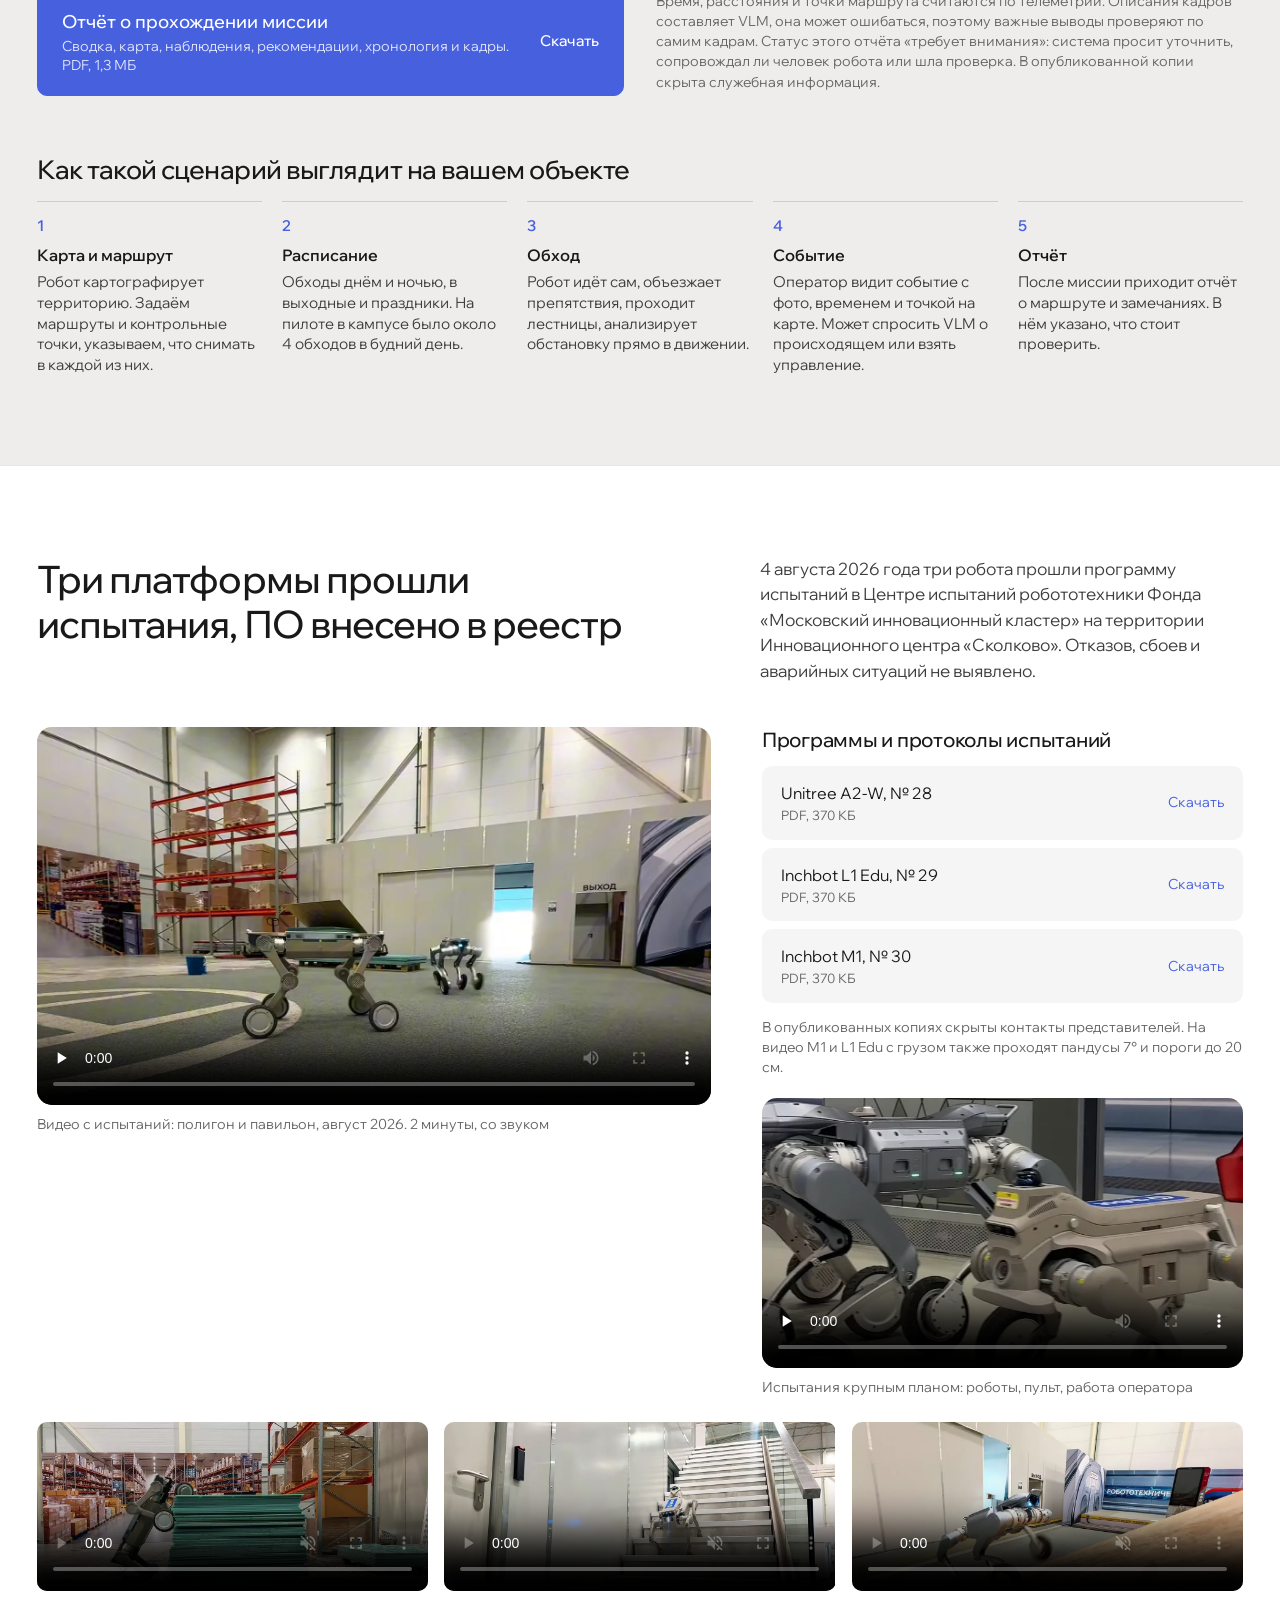
==== commit 0c40352b: "Navigation card: indoor and outdoor wording" ====
--- a/index.html
+++ b/index.html
@@ -142,7 +142,7 @@
       <p>Логика миссий и интерфейс оператора отделены от программных интерфейсов производителей. Поэтому комплекс подключается к разным роботам с учётом их API, сенсоров и возможностей движения, и вы не привязаны к одному бренду.</p>
     </div>
     <ul class="functions">
-      <li><svg class="ico" viewBox="0 0 24 24" aria-hidden="true"><path d="M12 21s-6-5.6-6-10a6 6 0 0 1 12 0c0 4.4-6 10-6 10z"/><circle cx="12" cy="11" r="2" class="ico__pulse"/></svg><h3>Навигация и карты</h3><p>Работает в помещении и на улице на картах до 50 км². Между картами и этажами робот переходит сам.</p></li>
+      <li><svg class="ico" viewBox="0 0 24 24" aria-hidden="true"><path d="M12 21s-6-5.6-6-10a6 6 0 0 1 12 0c0 4.4-6 10-6 10z"/><circle cx="12" cy="11" r="2" class="ico__pulse"/></svg><h3>Навигация и карты</h3><p>Работает как индор, так и аутдор, на картах до 50 км². Между картами и этажами робот переходит сам.</p></li>
       <li><svg class="ico" viewBox="0 0 24 24" aria-hidden="true"><circle cx="5" cy="18" r="2"/><circle cx="19" cy="6" r="2" class="ico__pulse"/><path d="M7 18h6a3 3 0 0 0 0-6h-2a3 3 0 0 1 0-6h6" stroke-dasharray="2.5 2.5"/></svg><h3>Миссии</h3><p>Маршруты и действия в контрольных точках. Запуск по расписанию или по команде оператора.</p></li>
       <li><svg class="ico" viewBox="0 0 24 24" aria-hidden="true"><path d="M3 20h5v-4h4v-4h4V8h5"/><path d="M15 4h6v6" class="ico__pulse"/></svg><h3>Препятствия и лестницы</h3><p>Объезжает препятствия, сам поднимается и спускается по лестницам.</p></li>
       <li><svg class="ico" viewBox="0 0 24 24" aria-hidden="true"><rect x="3" y="4" width="18" height="13" rx="2"/><path d="M8 21h8M12 17v4"/><path d="M7 13l3-3 2 2 4-4" class="ico__pulse"/></svg><h3>Интерфейс оператора</h3><p>Один веб-интерфейс: карта, маршруты, видео, журнал событий и состояние робота.</p></li>
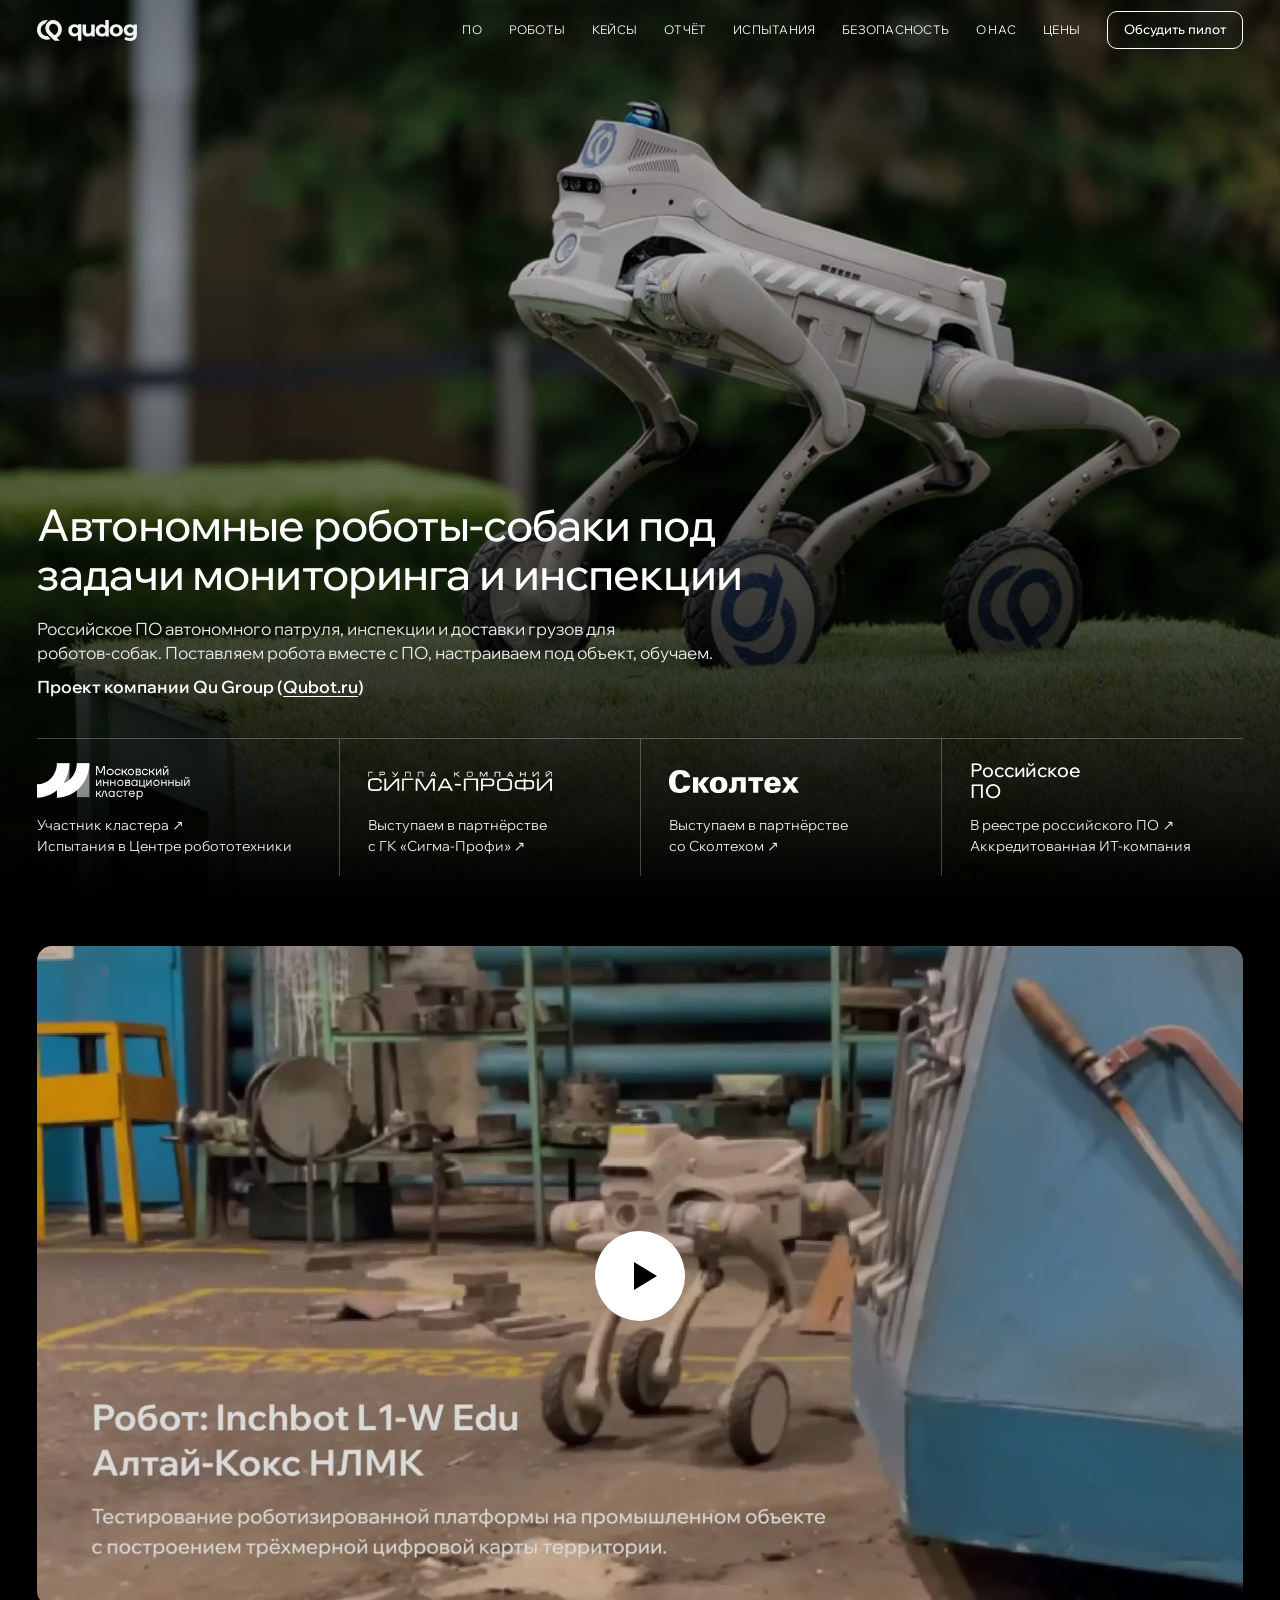
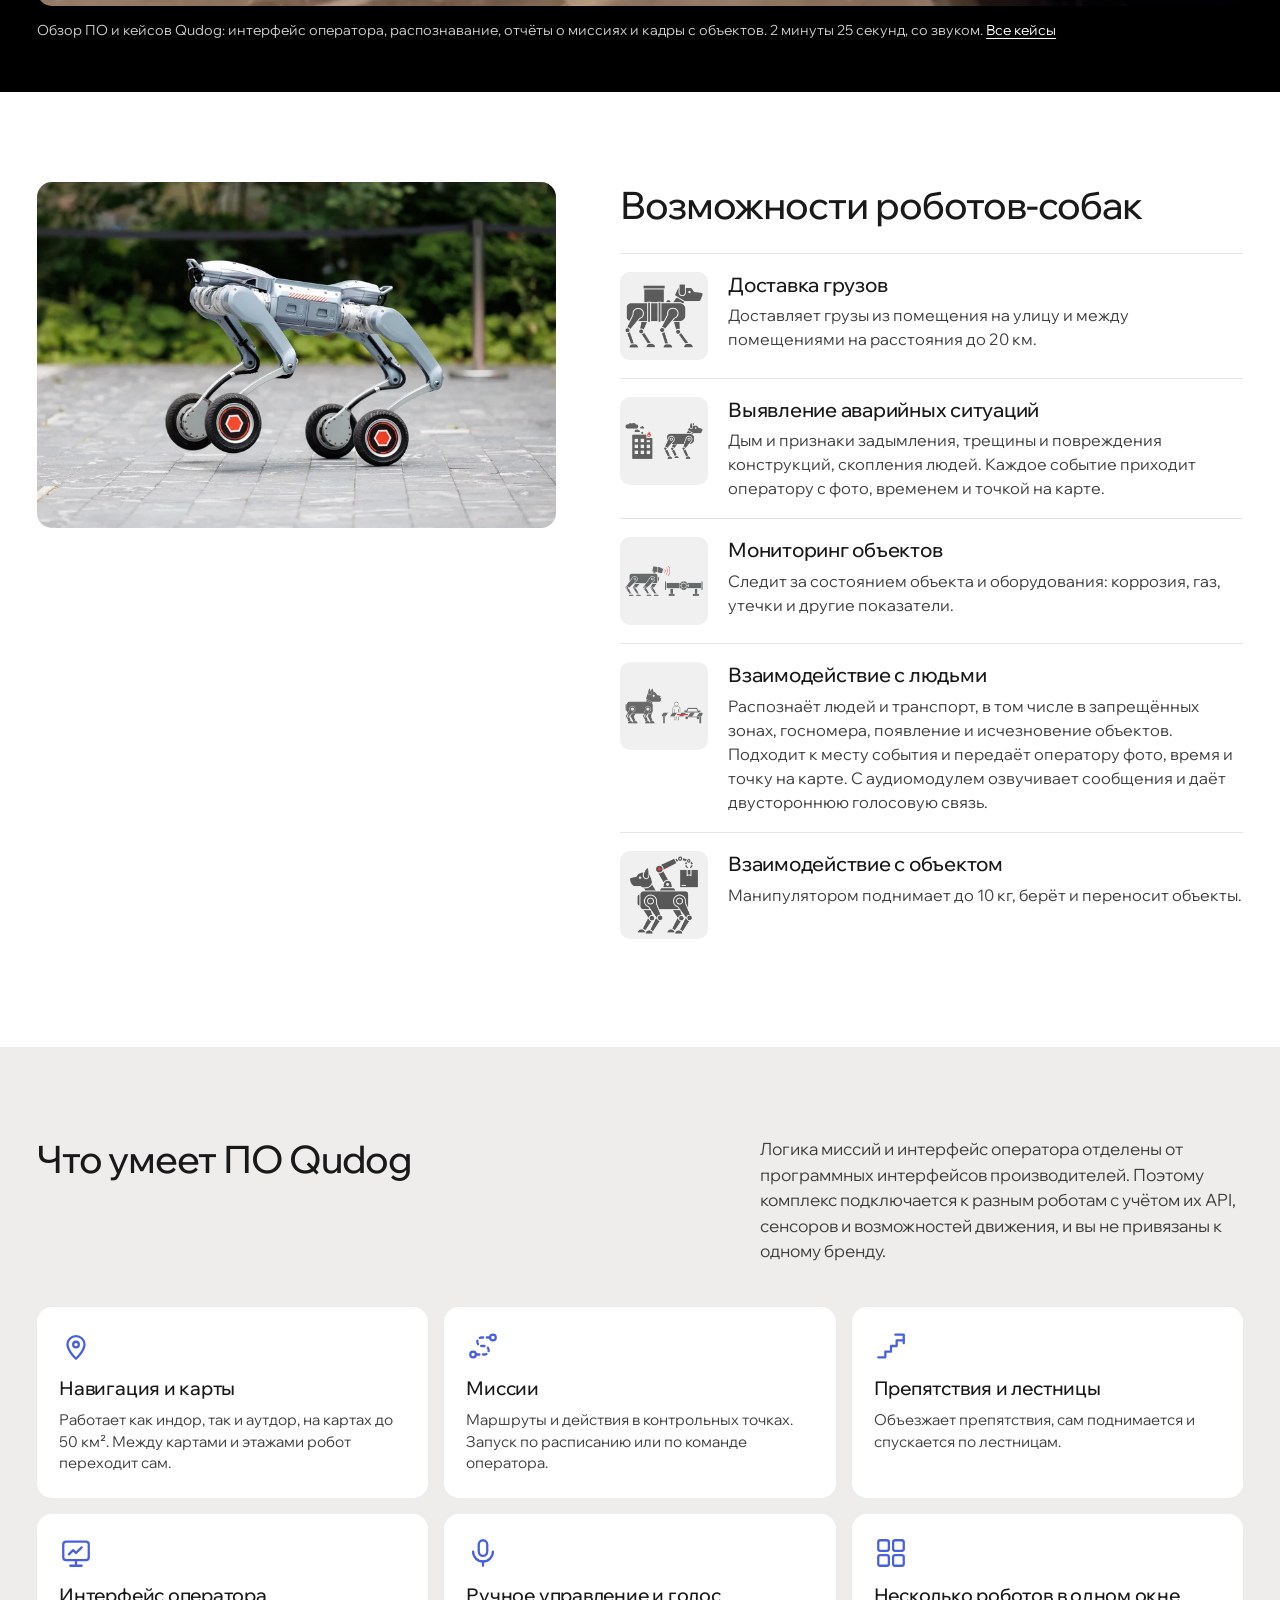
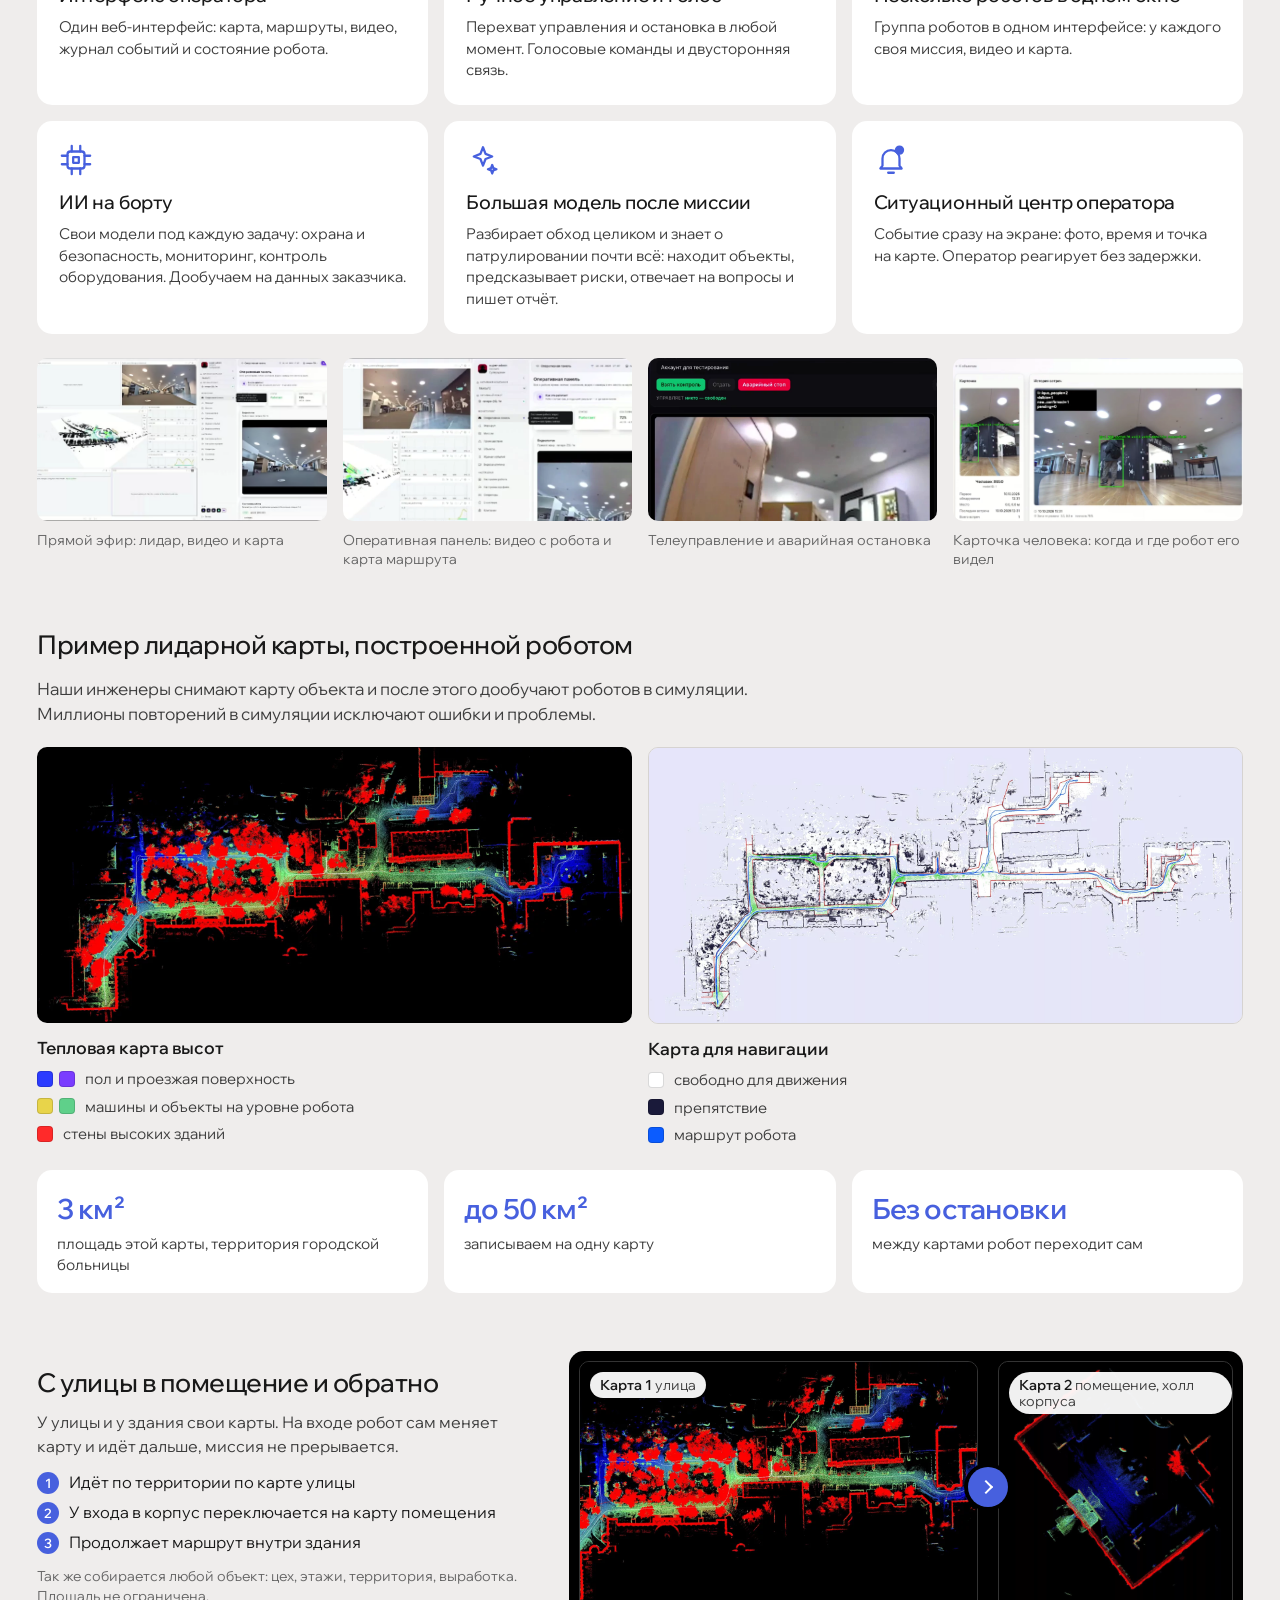
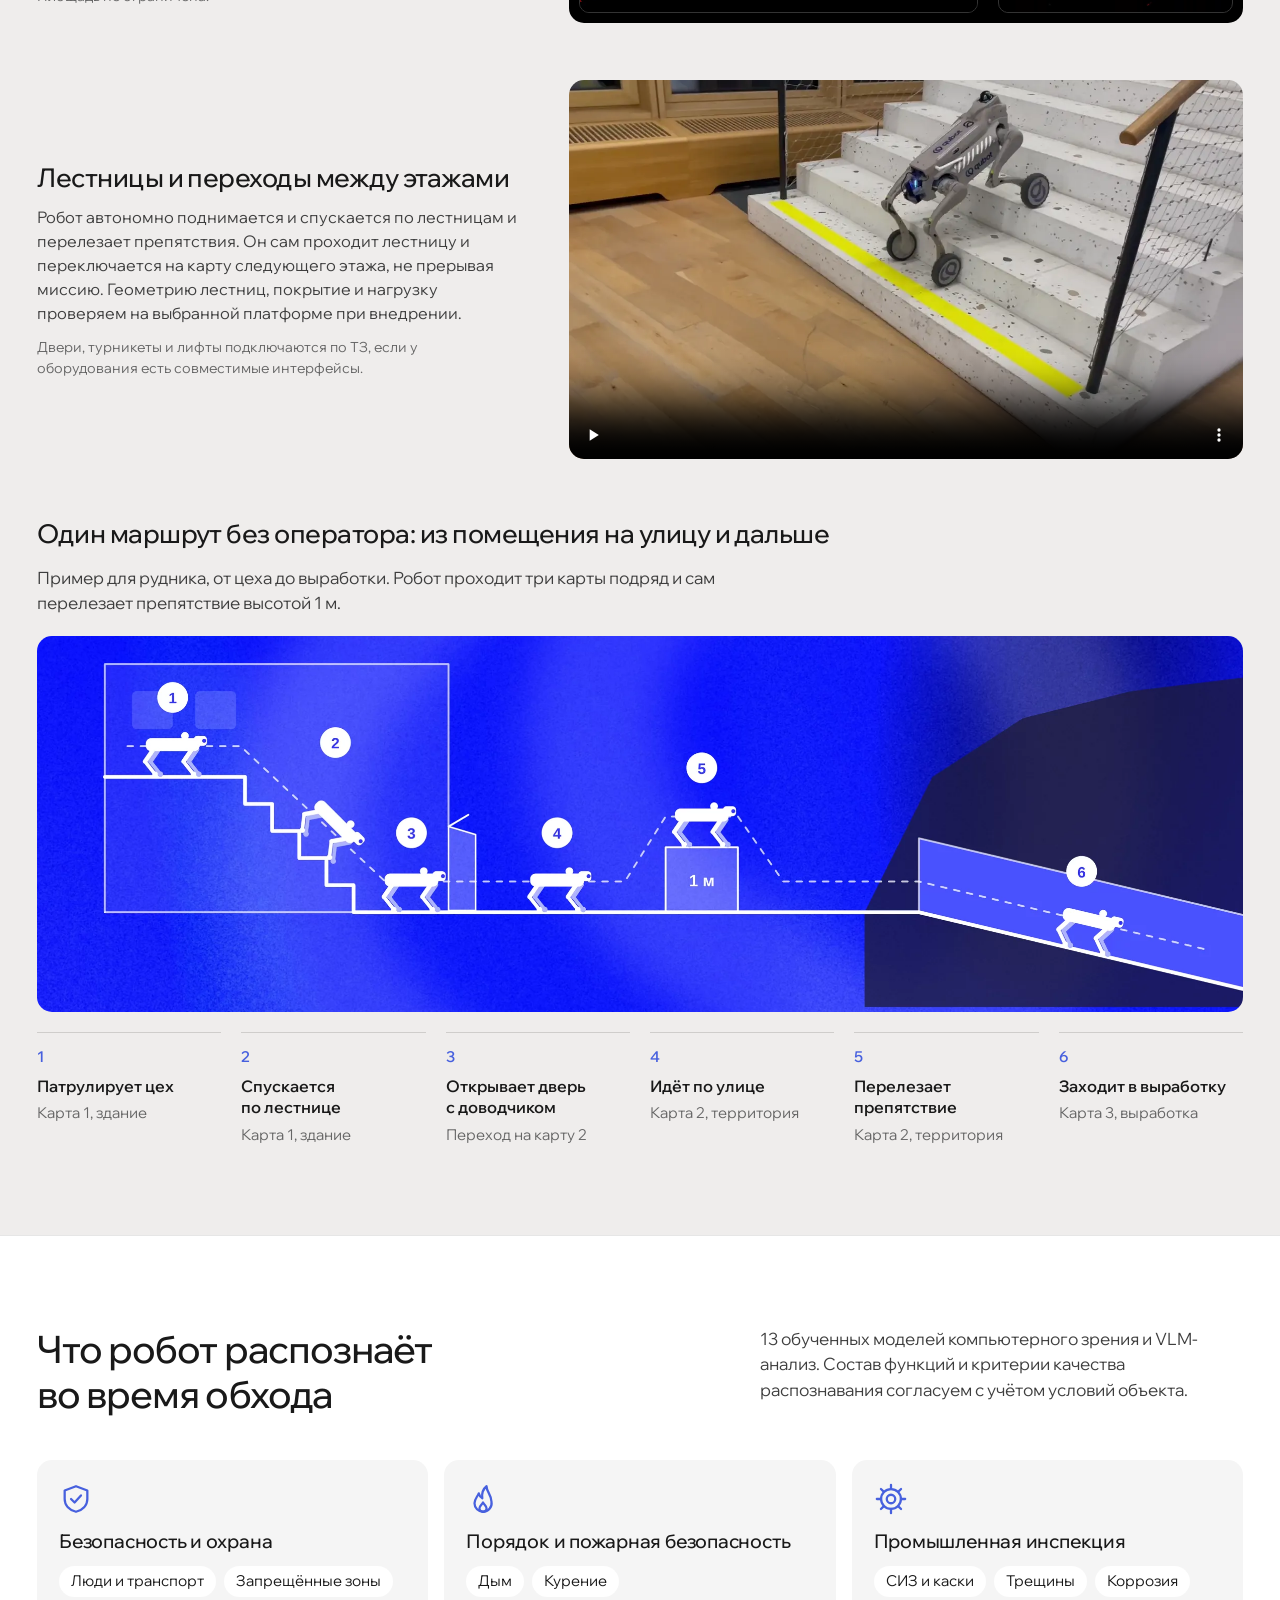
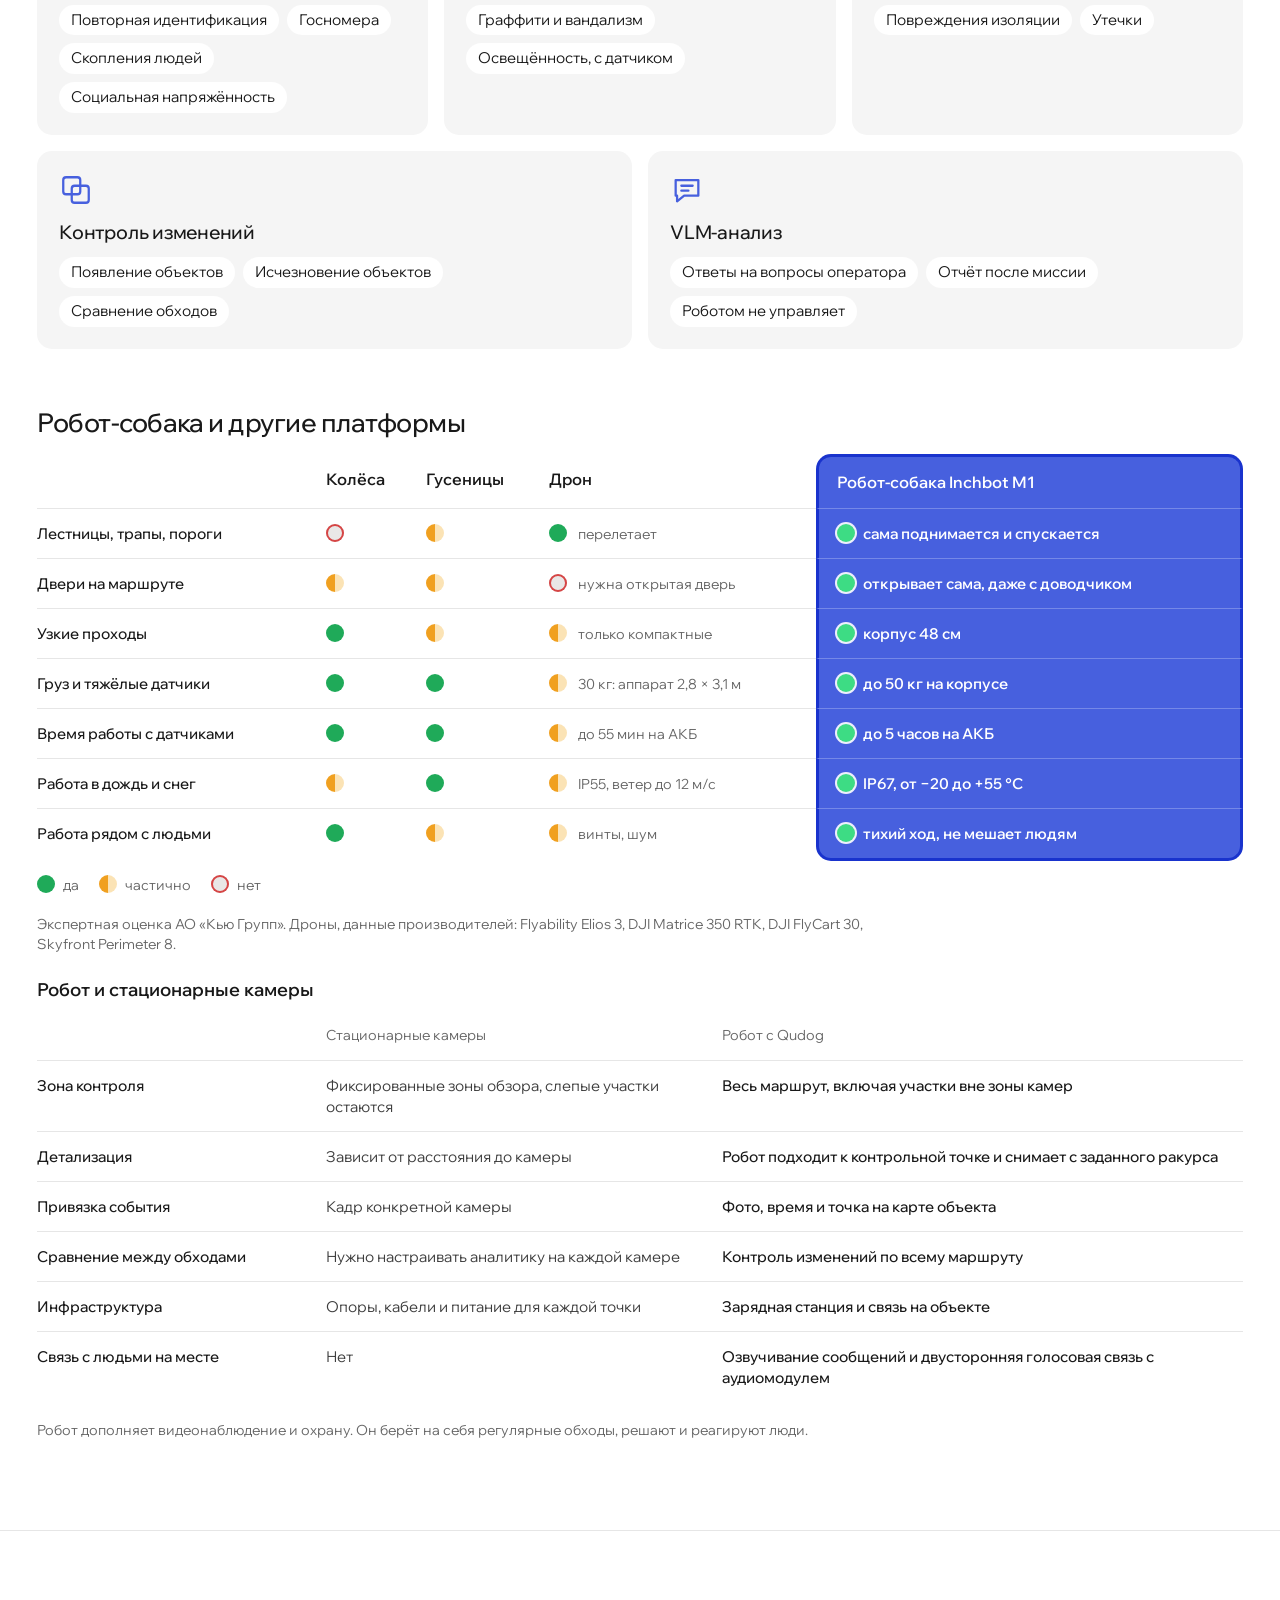
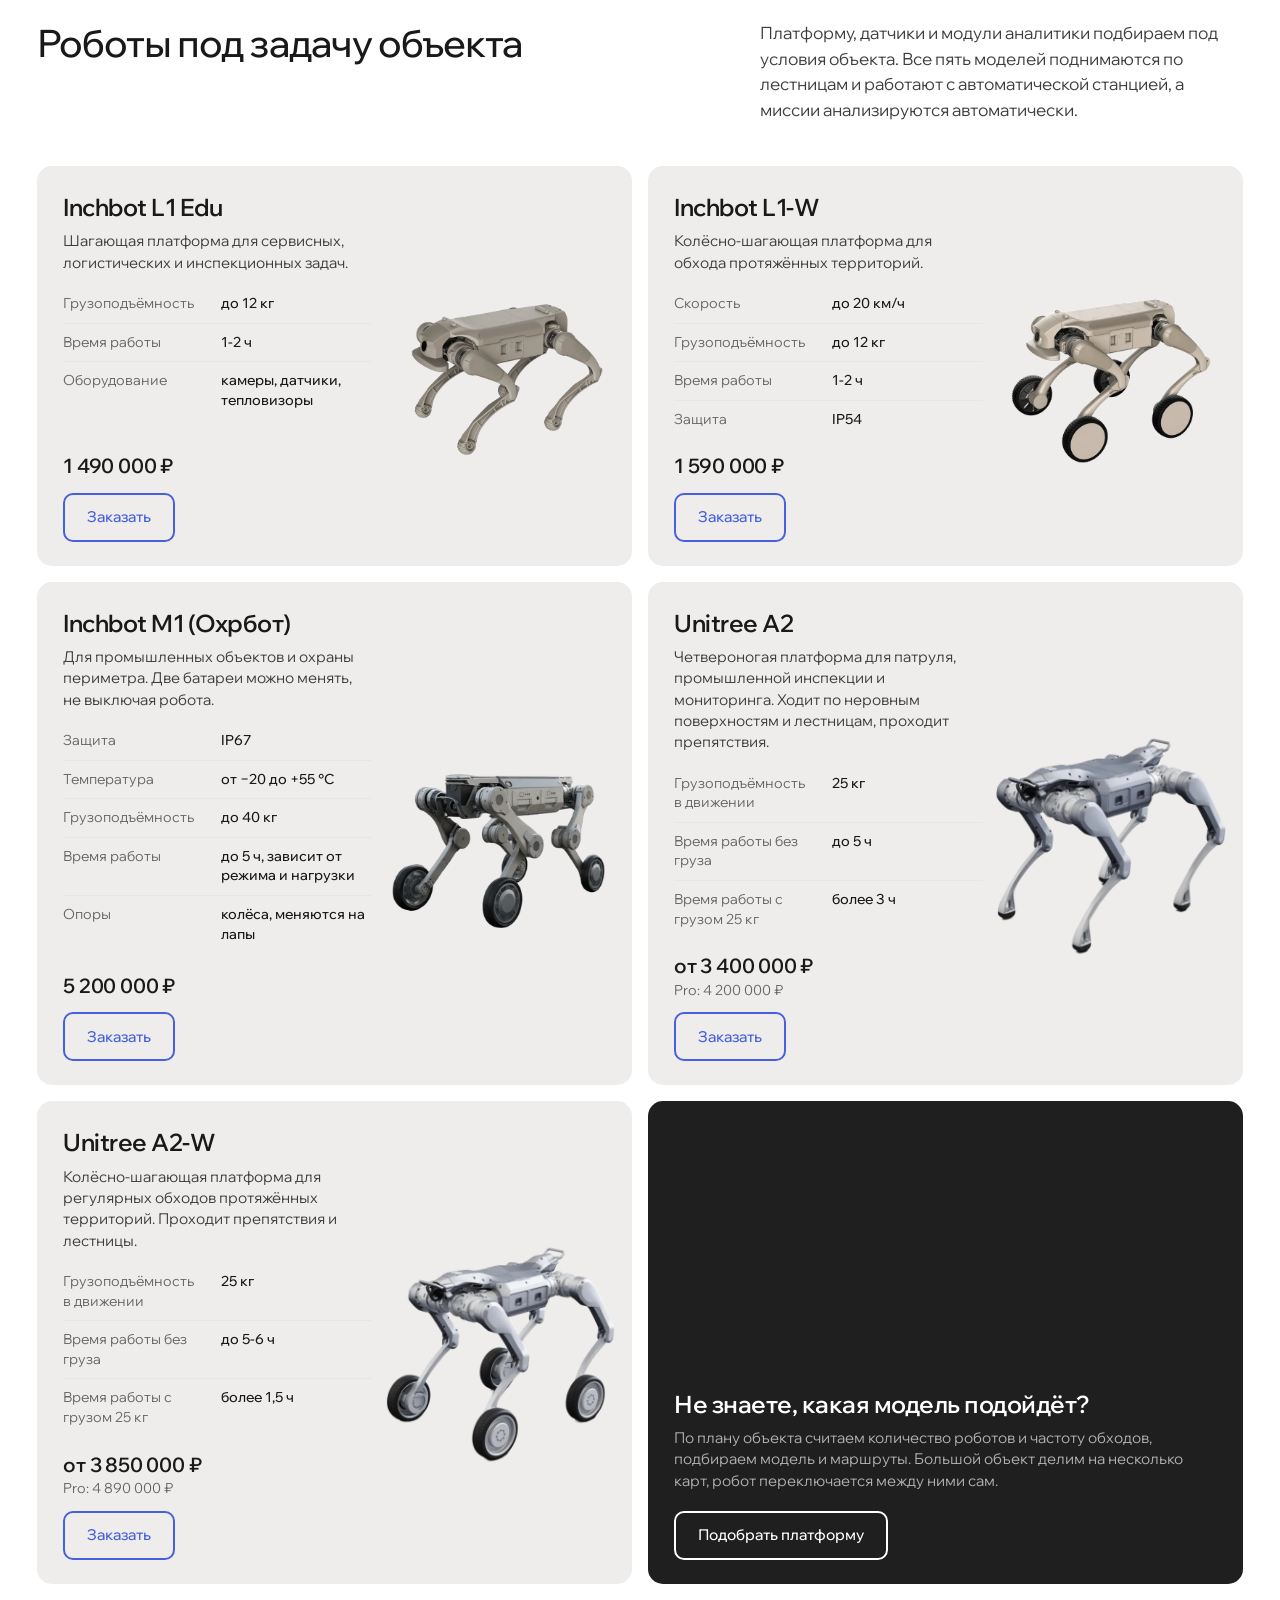
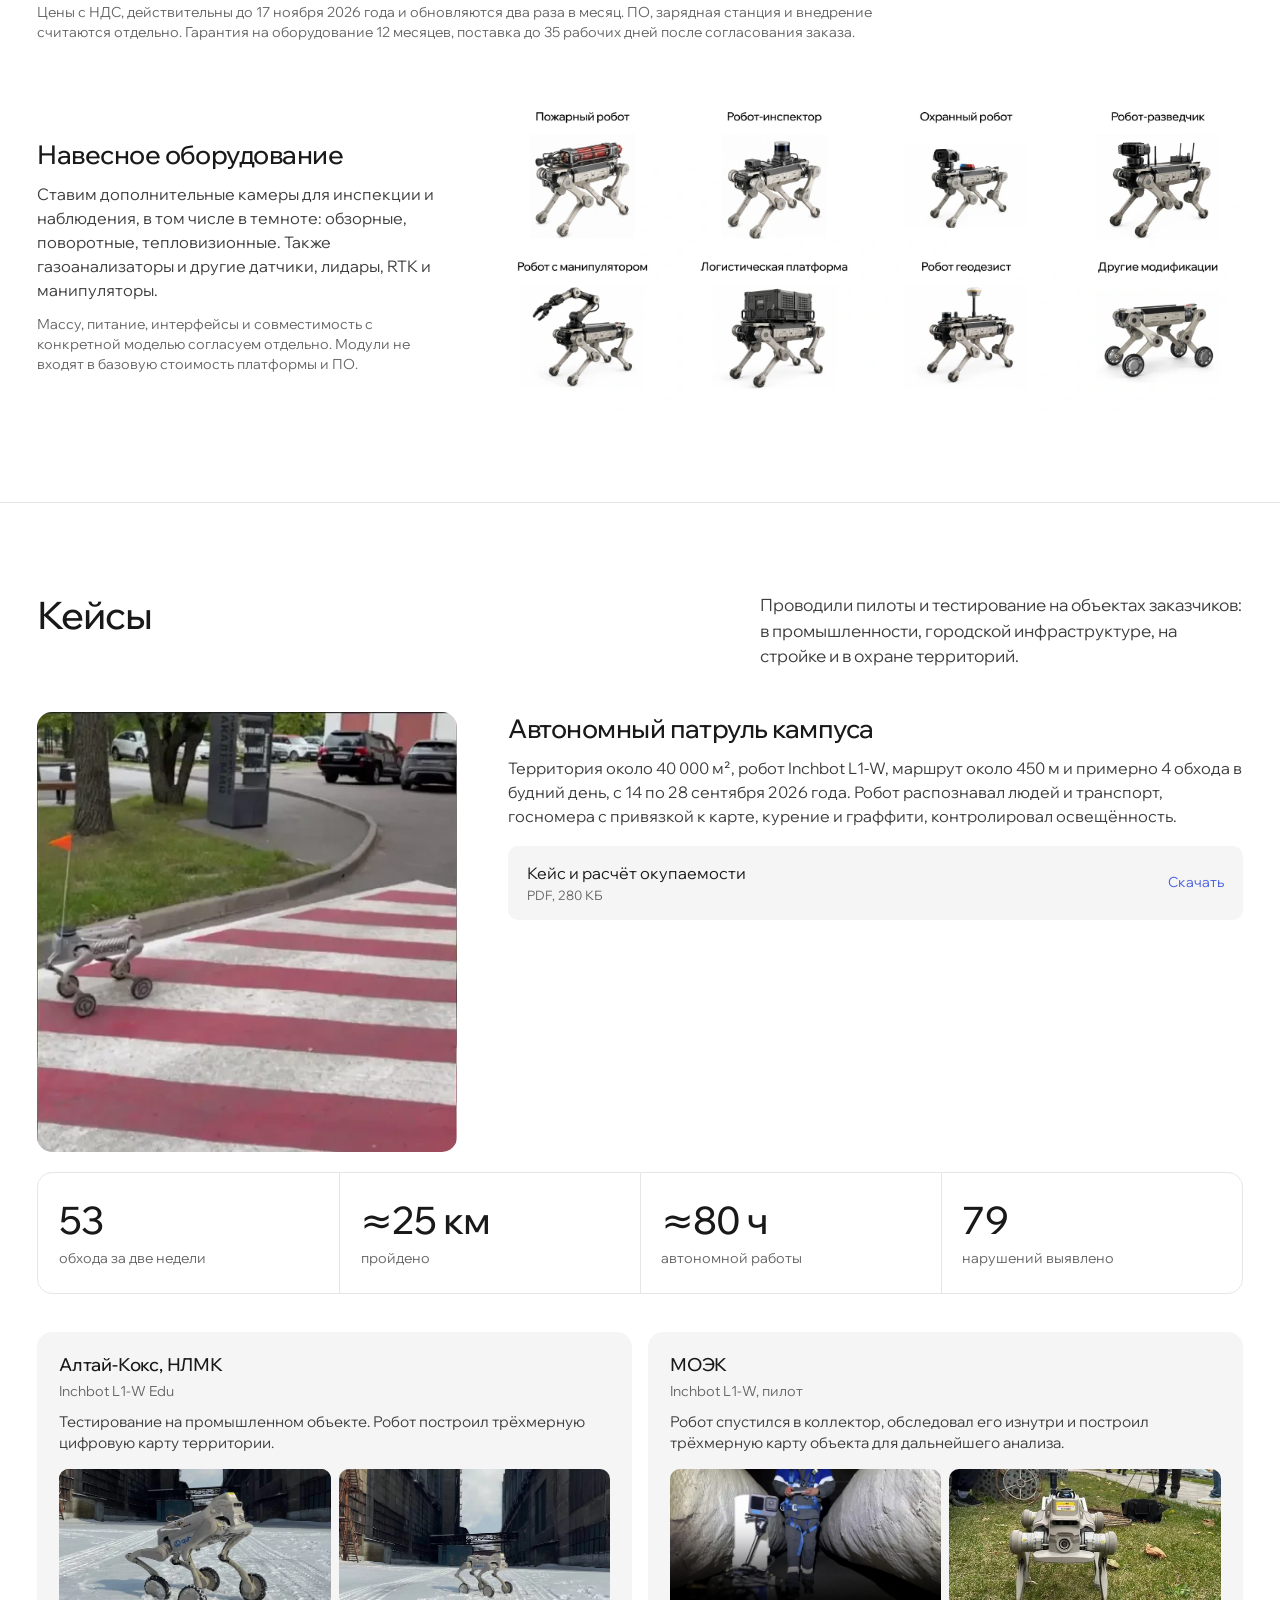
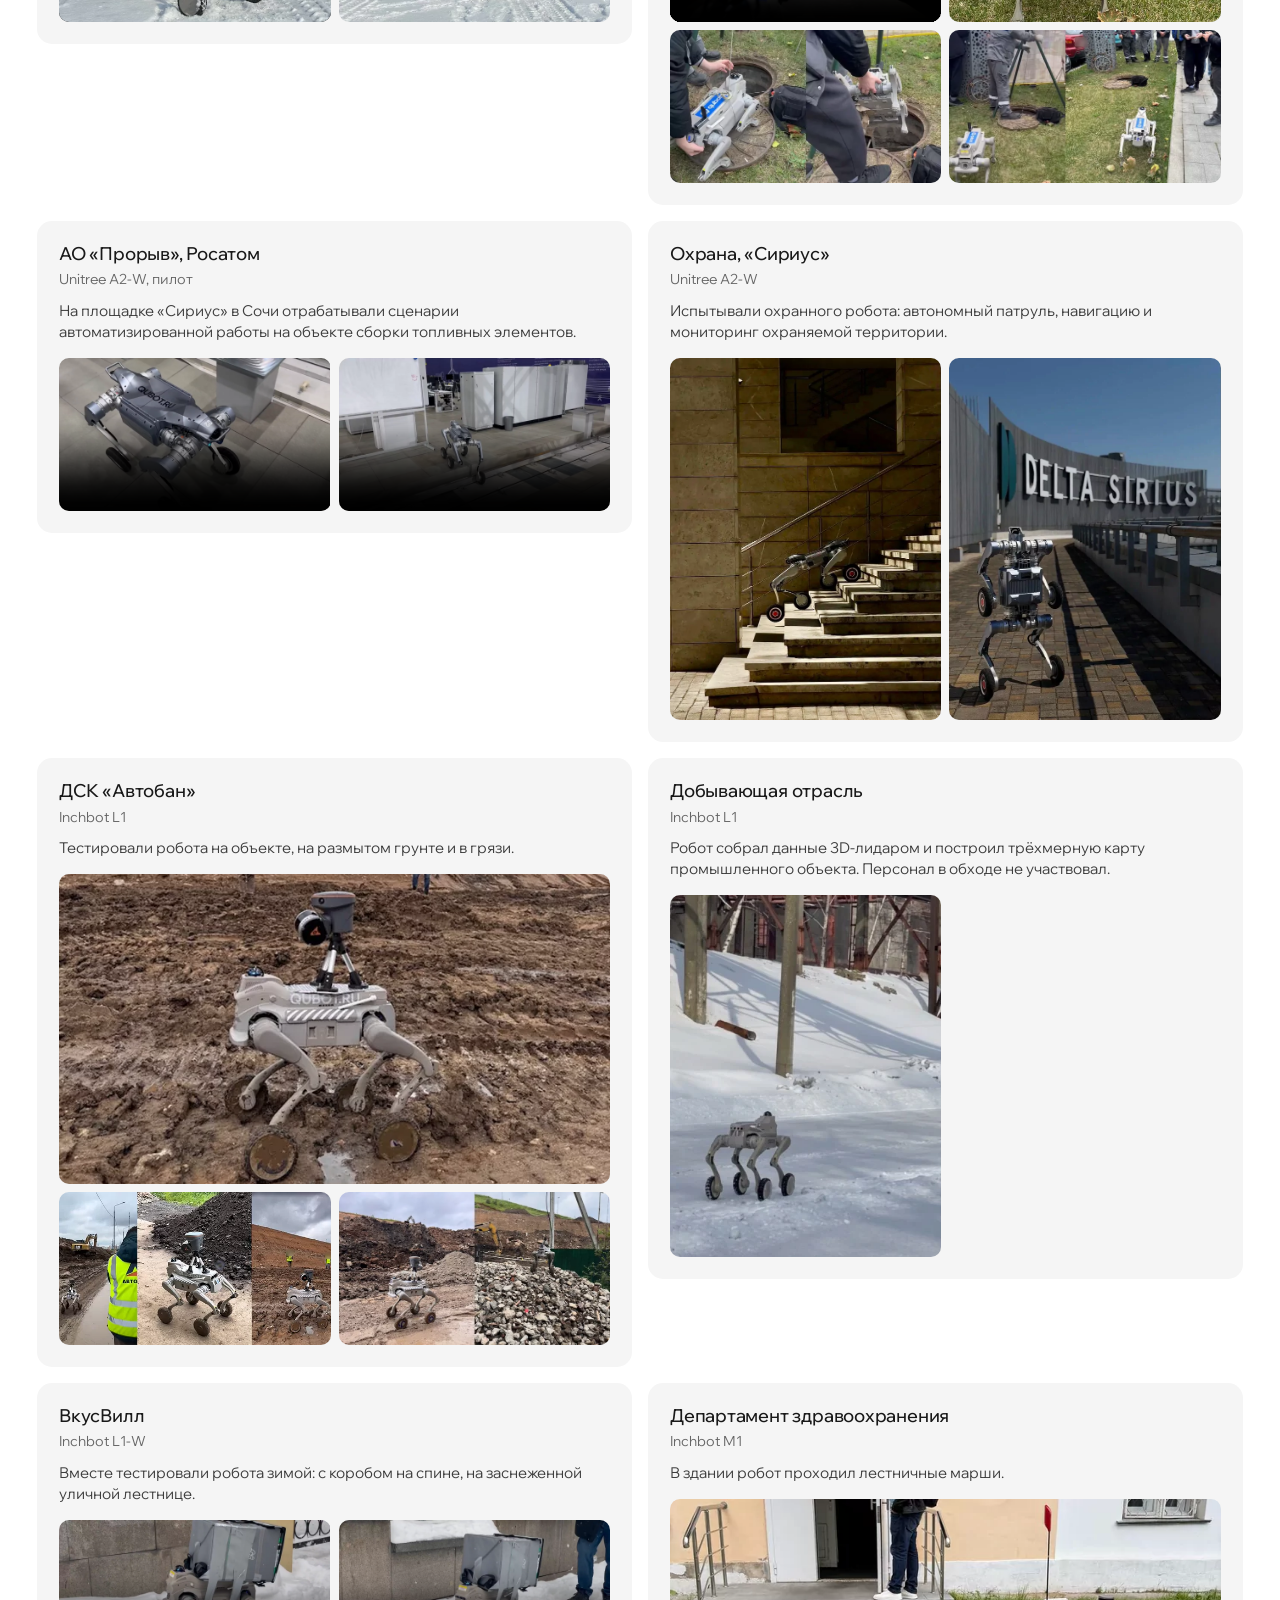
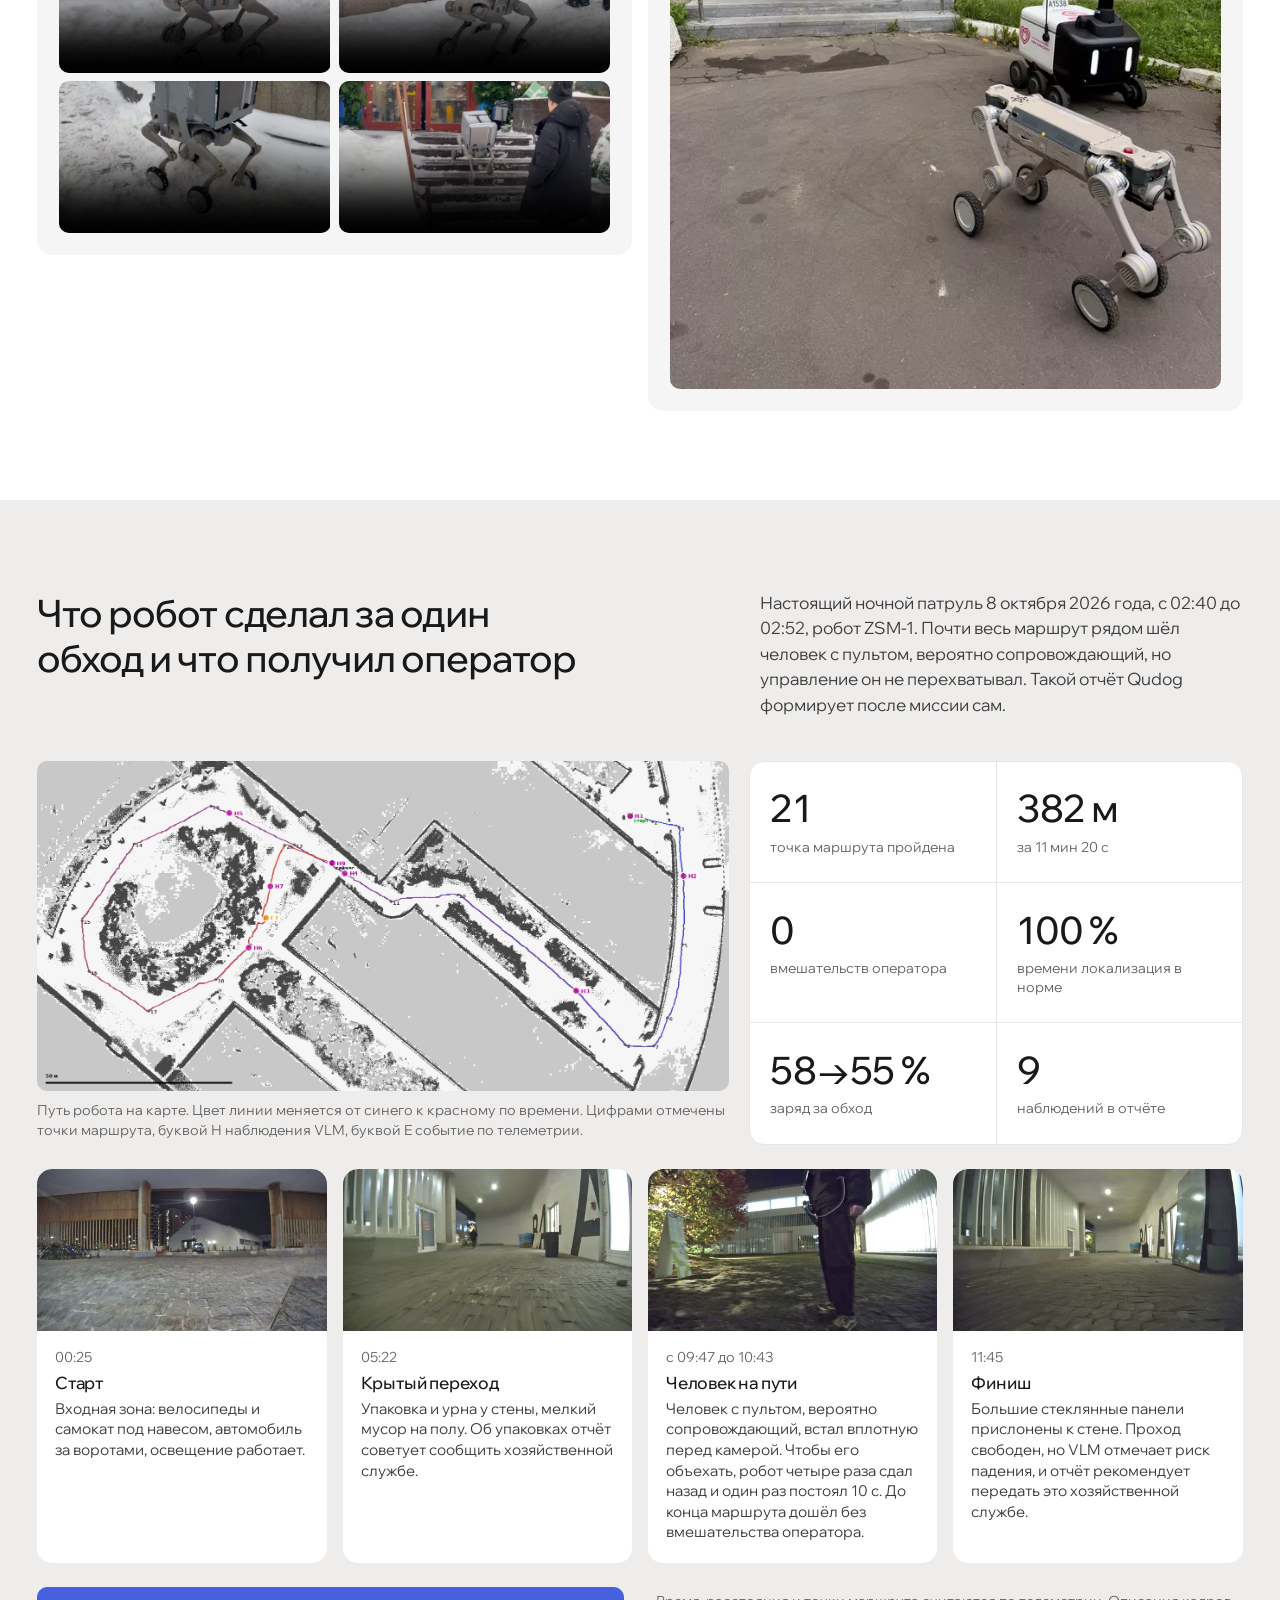
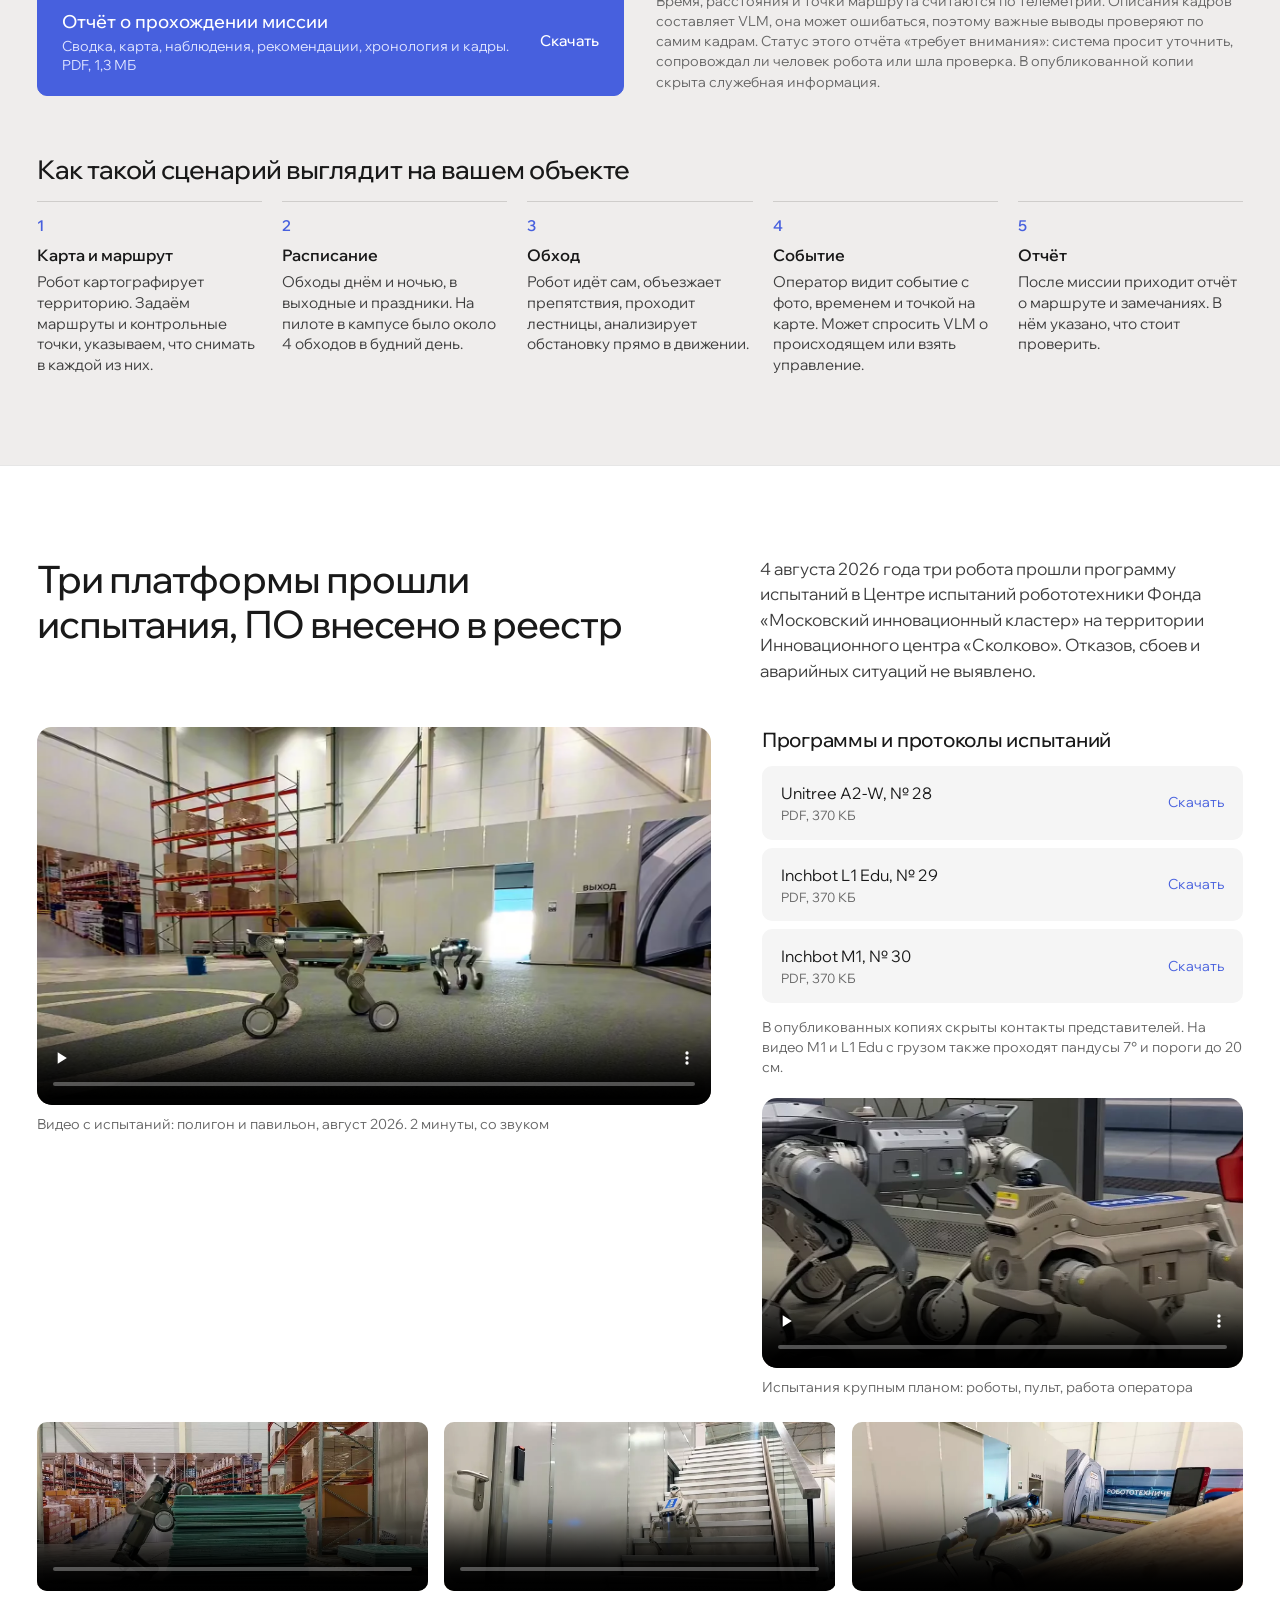
==== commit cce3aa17: "Link the Sigma-Profi partnership line to sigma-profi.com" ====
--- a/index.html
+++ b/index.html
@@ -86,7 +86,7 @@
       </li>
       <li>
         <img src="public/images/logos/sigma-profi.png" width="1200" height="130" alt="ГК «Сигма-Профи»" class="trust__sigma">
-        <p>Выступаем в партнёрстве<br>с ГК «Сигма-Профи»</p>
+        <p><a href="https://sigma-profi.com/" target="_blank" rel="noopener">Выступаем в партнёрстве<br>с ГК «Сигма-Профи»<span aria-hidden="true"> ↗</span></a></p>
       </li>
       <li>
         <img src="public/images/logos/skoltech.svg" width="1000" height="177" alt="Сколтех" class="trust__skoltech">
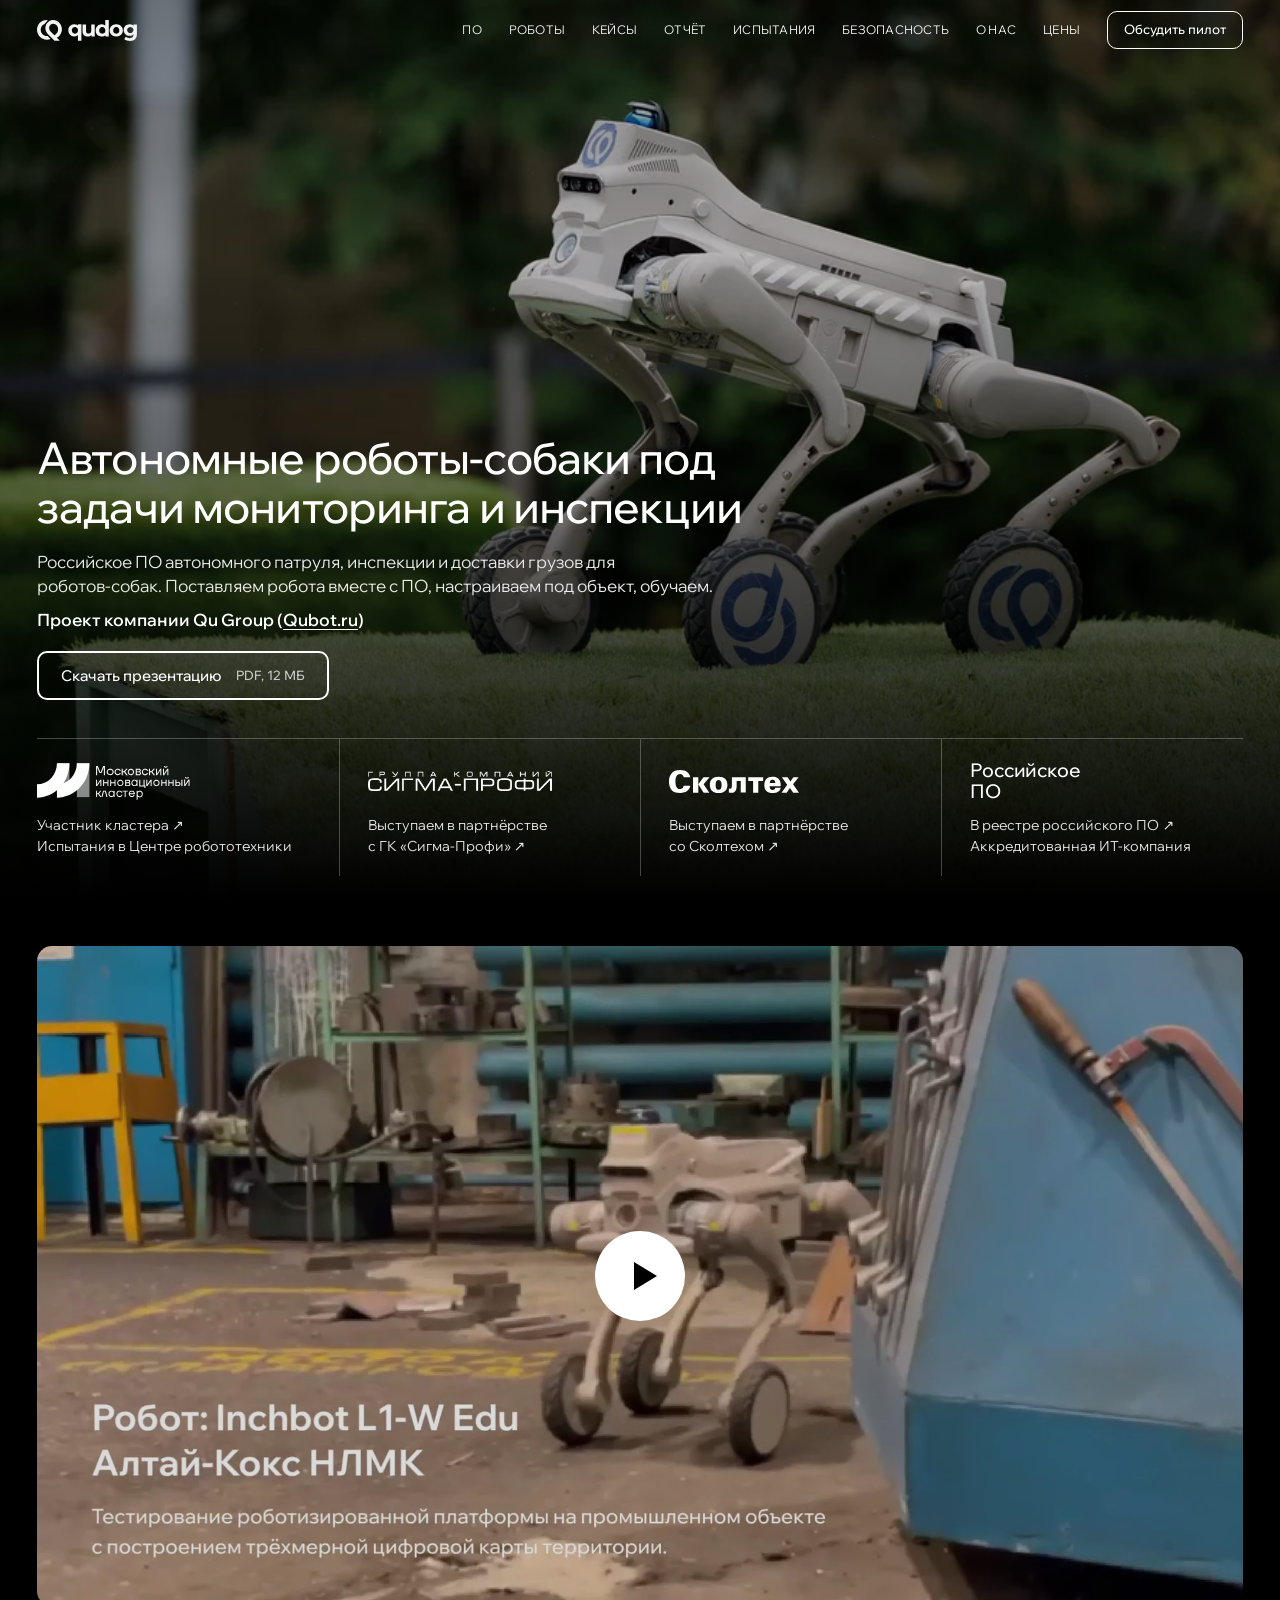
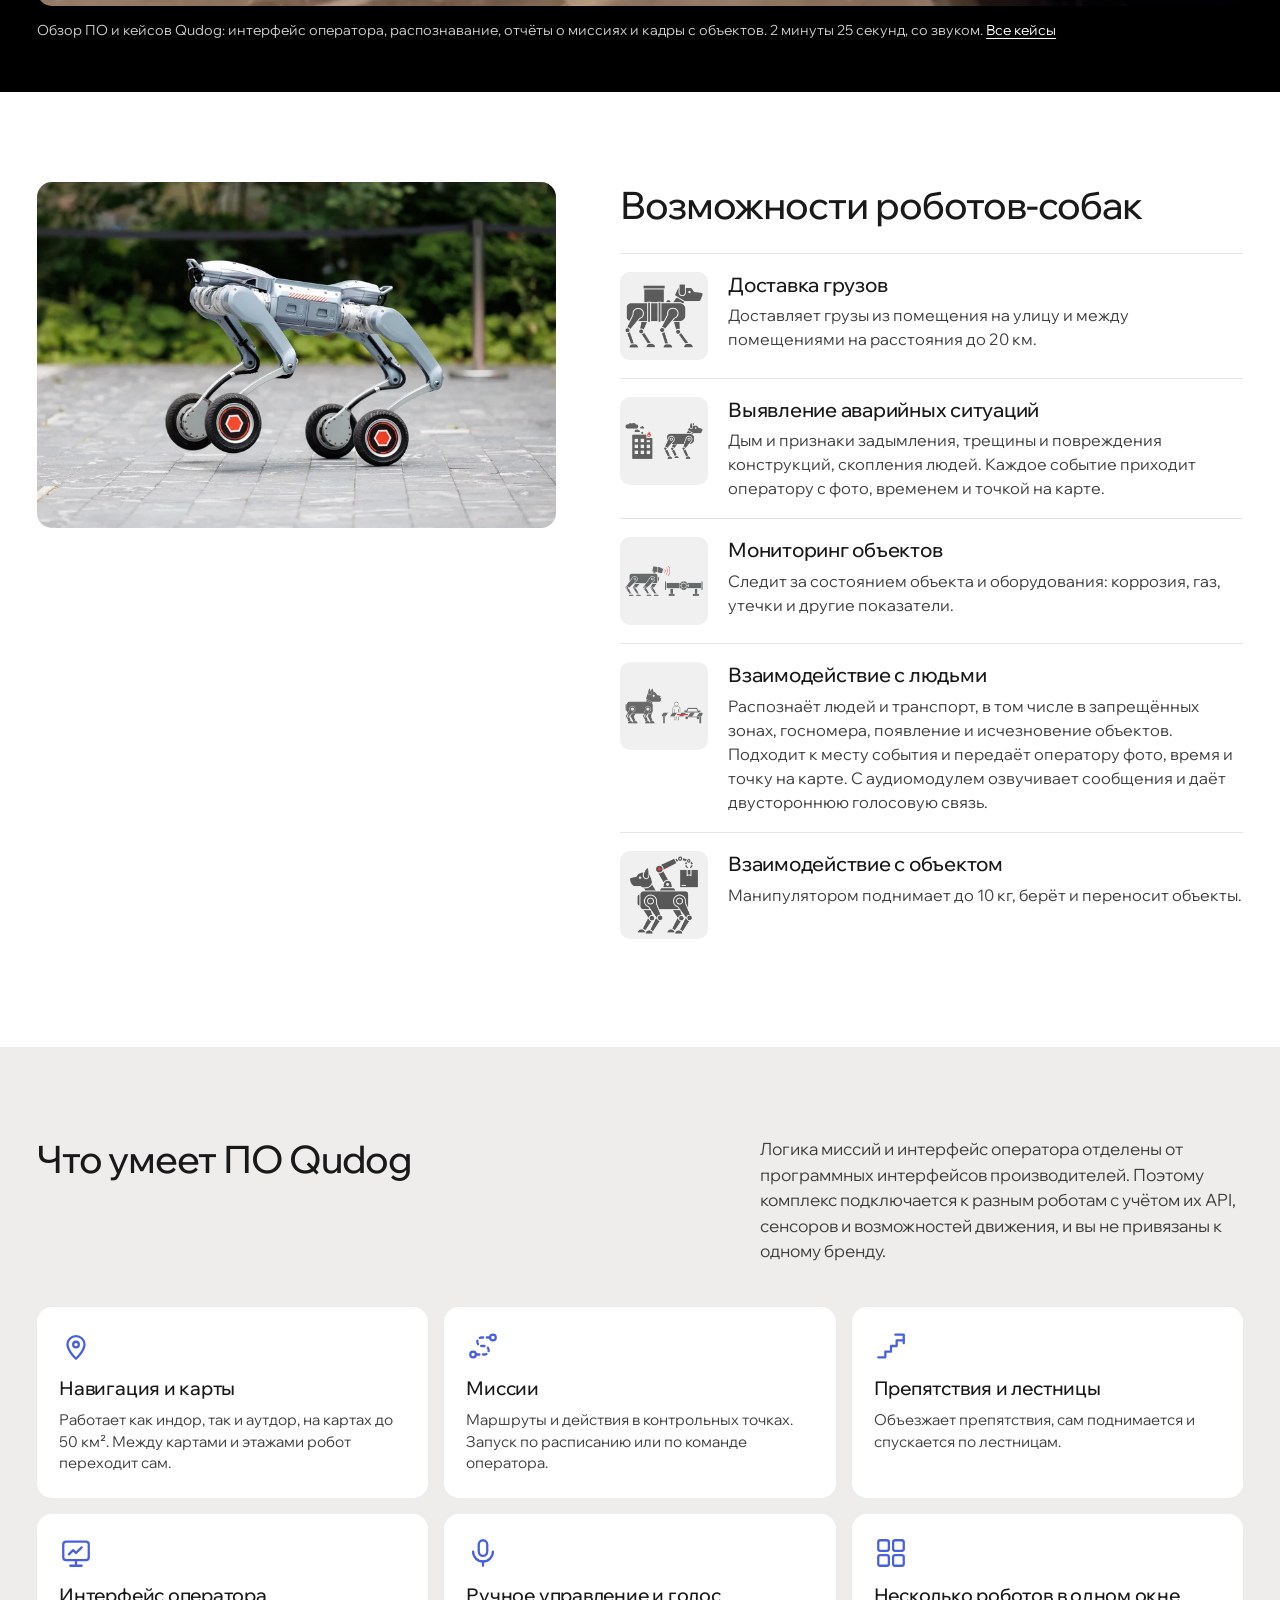
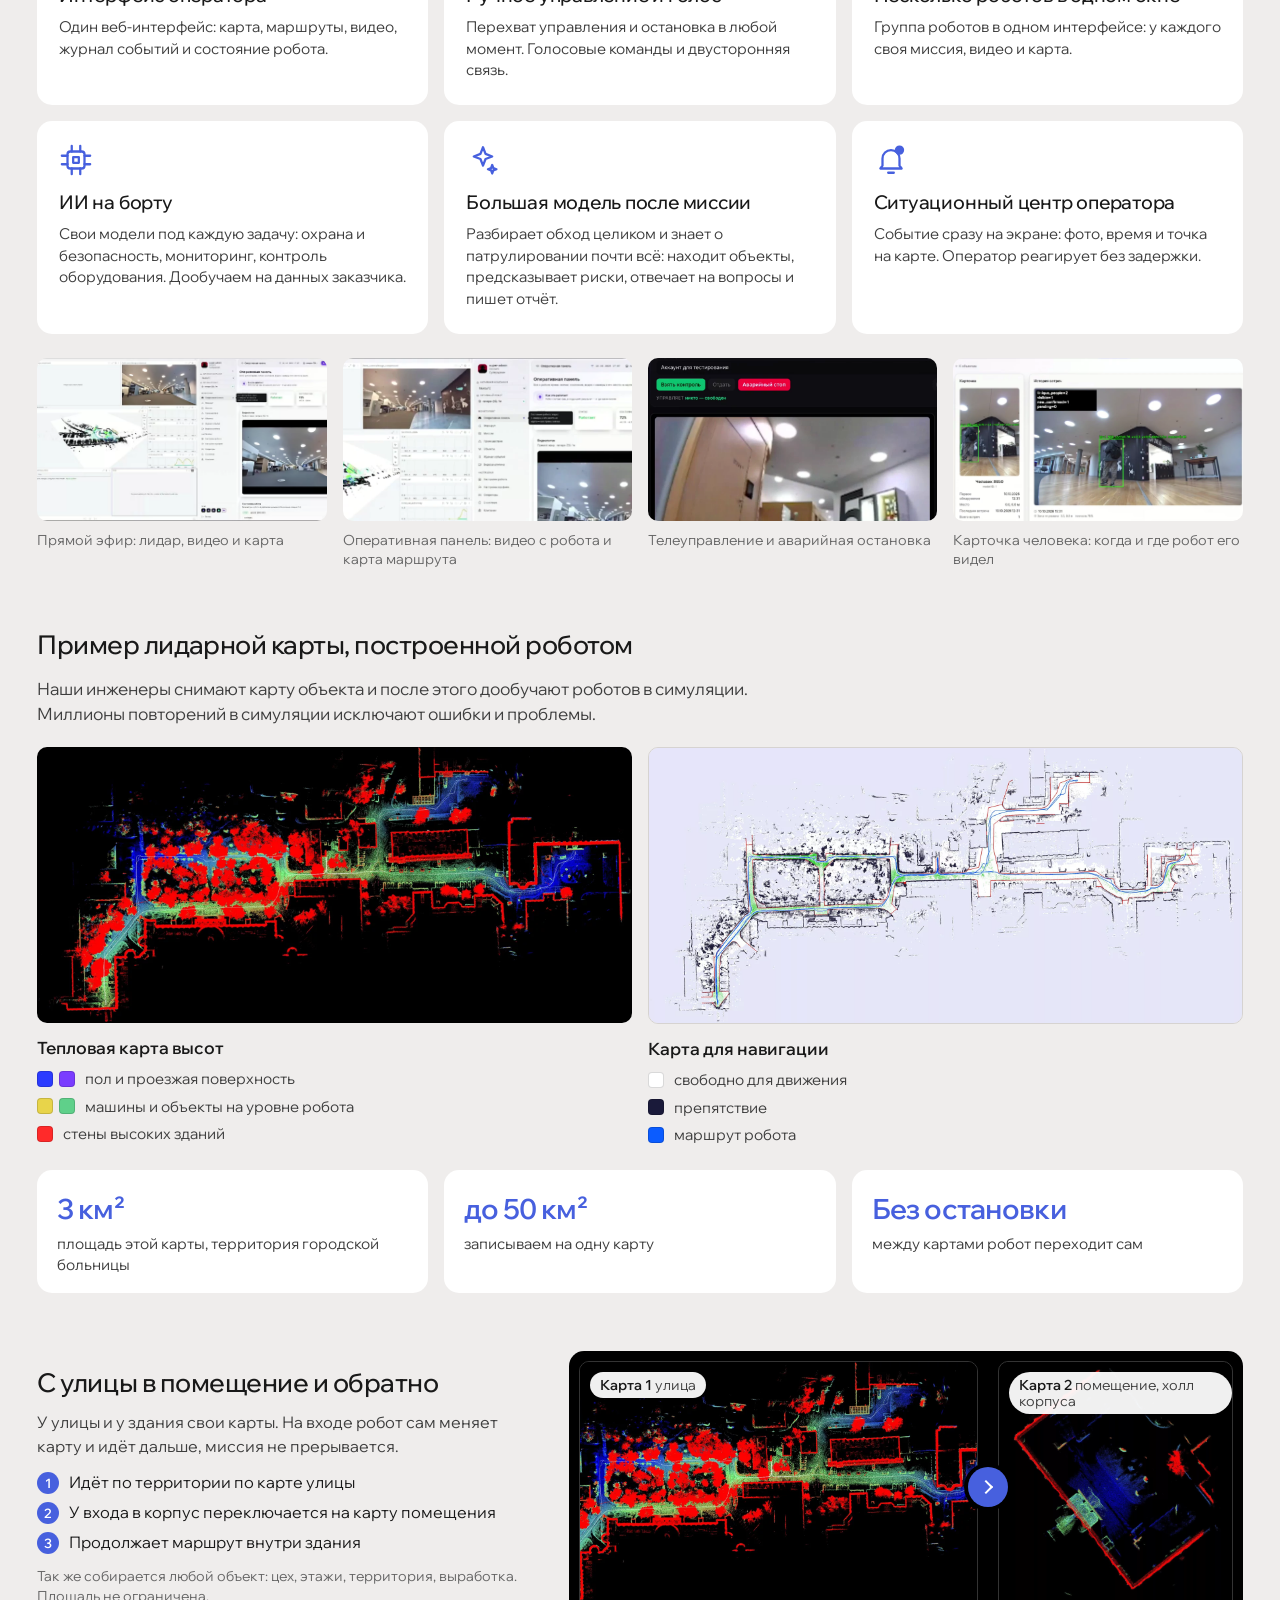
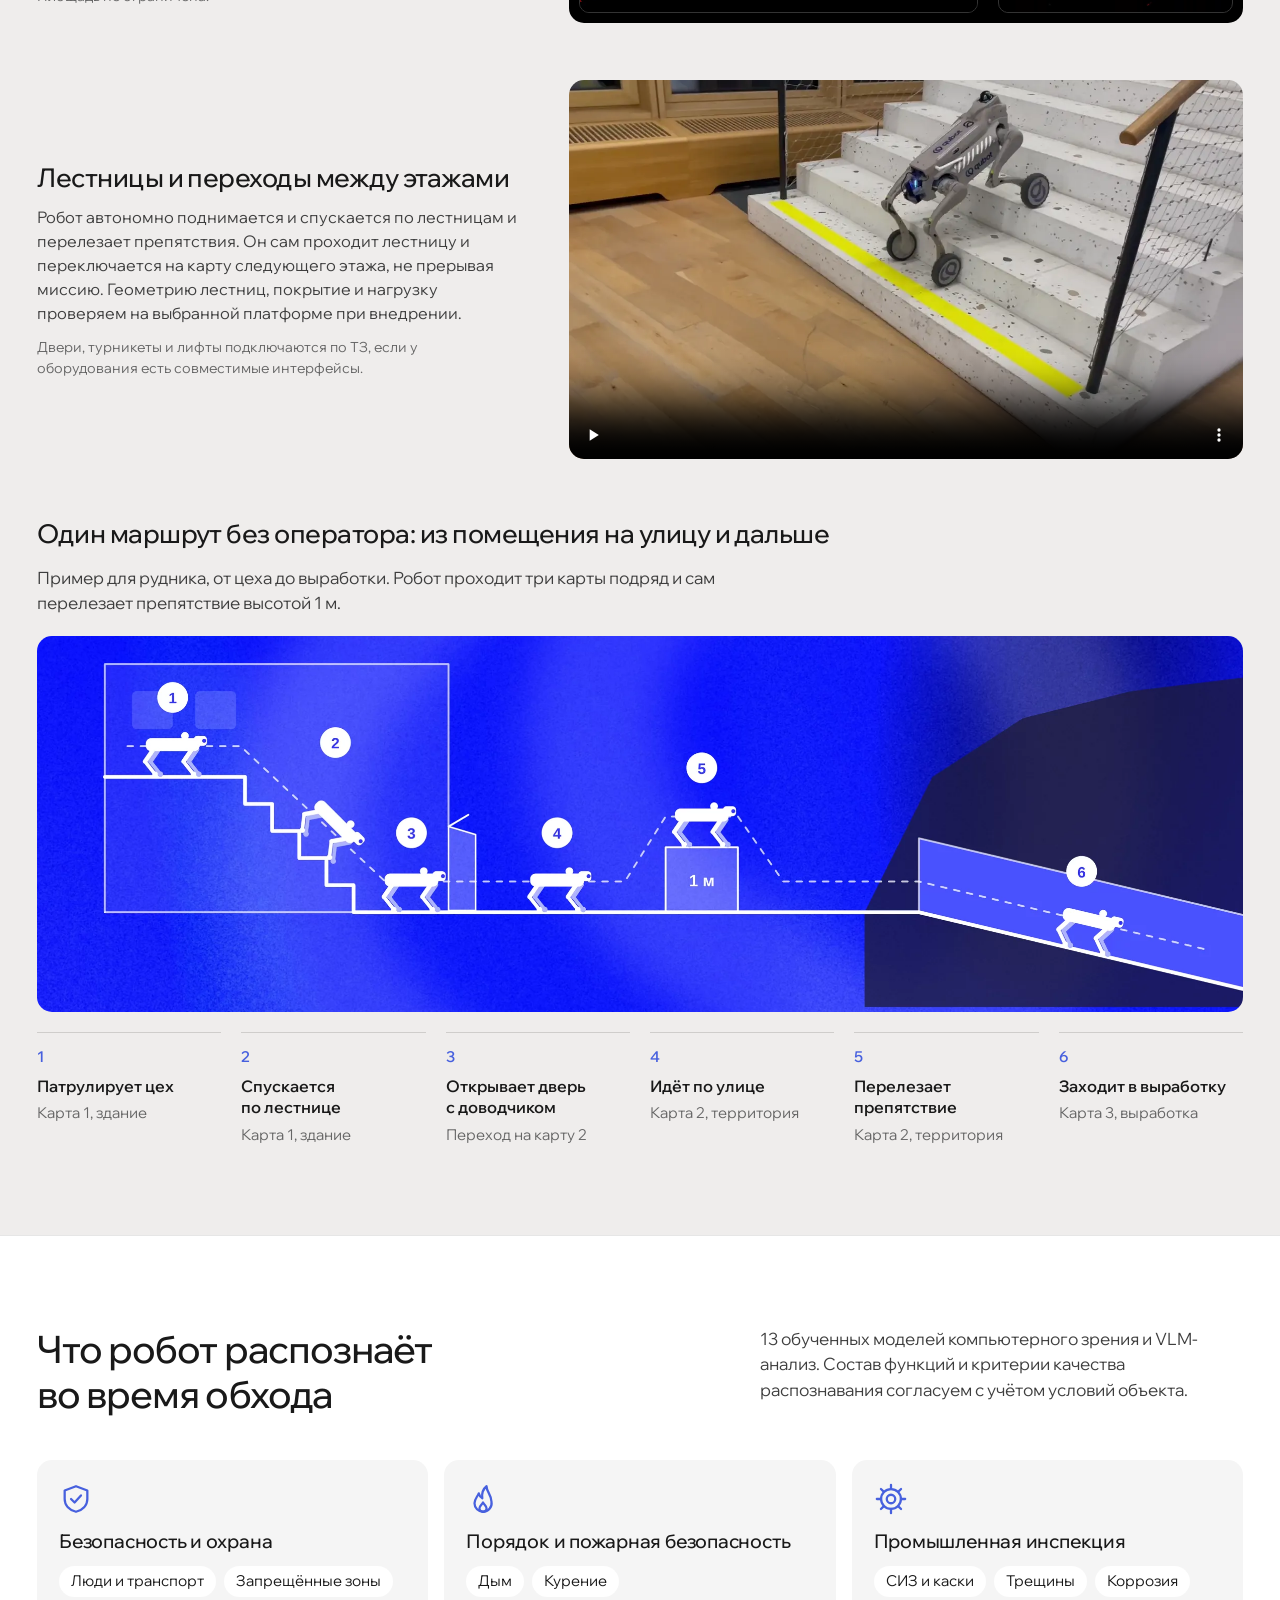
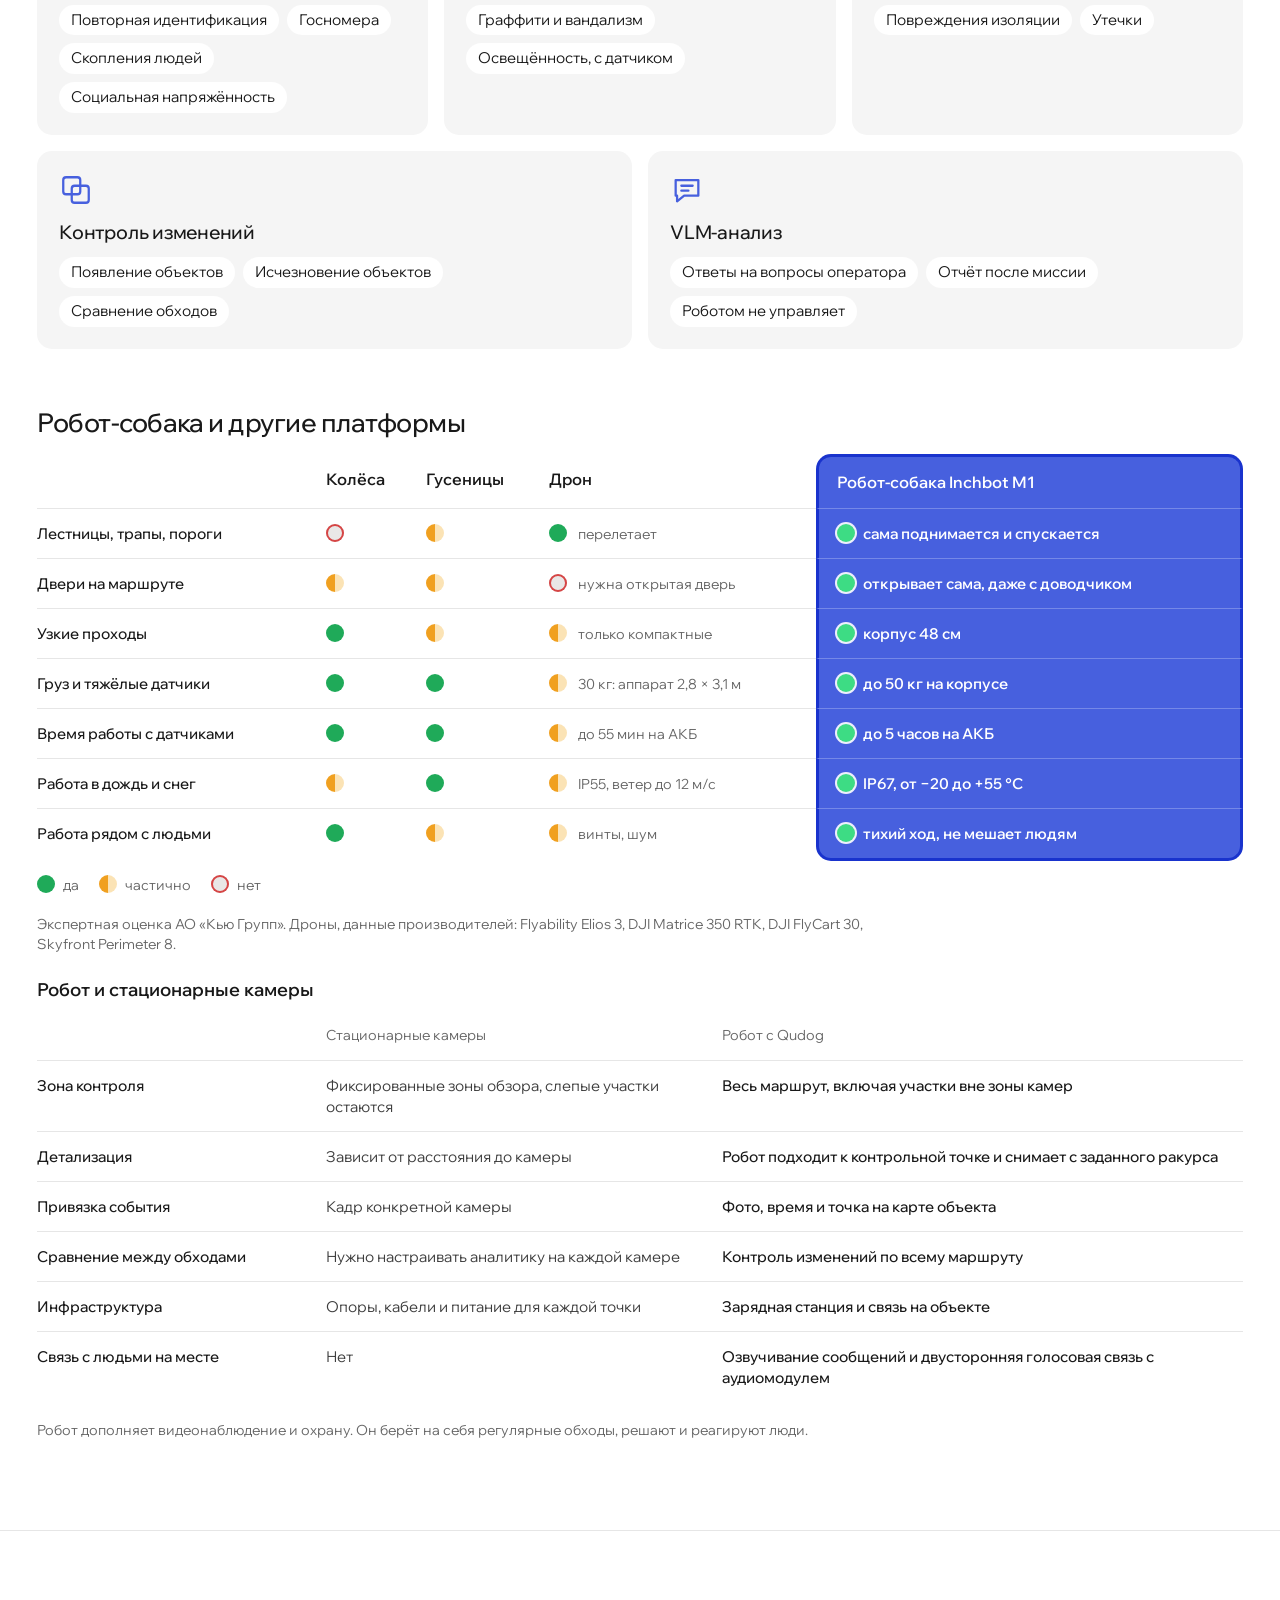
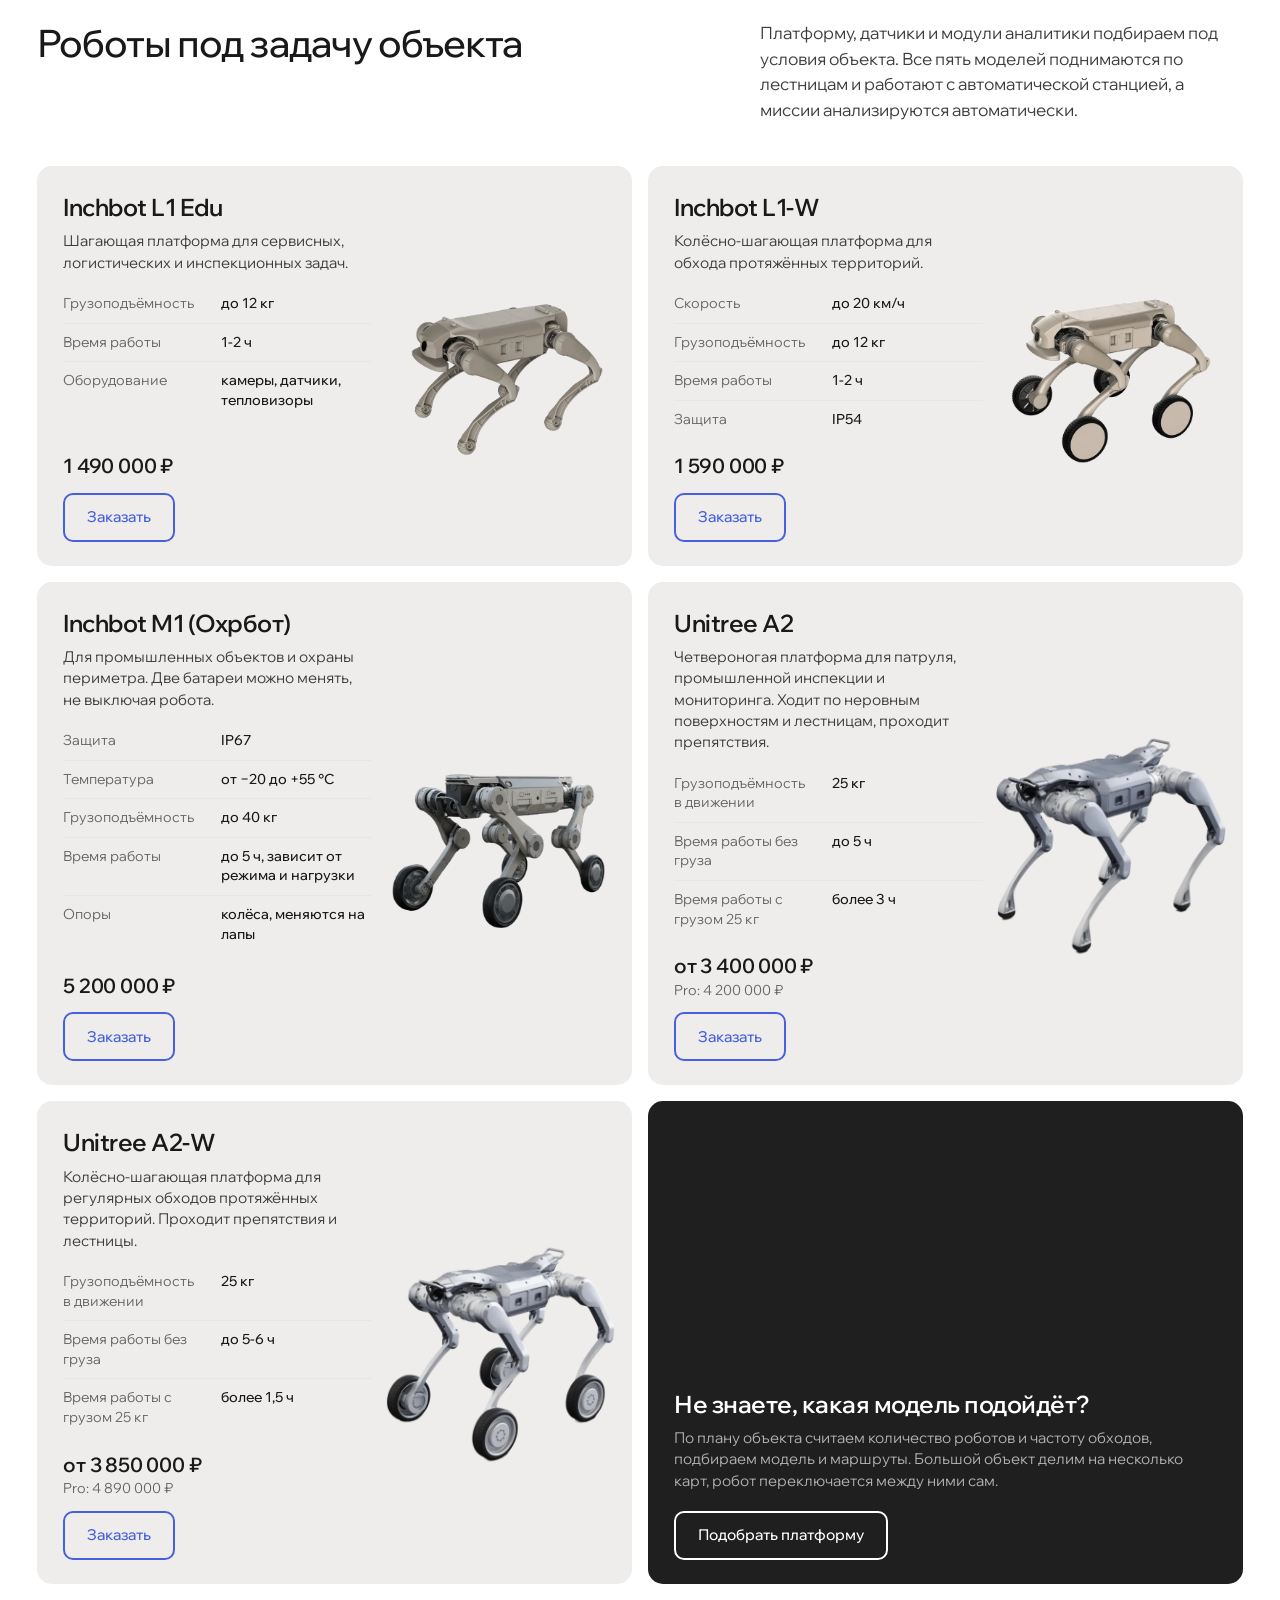
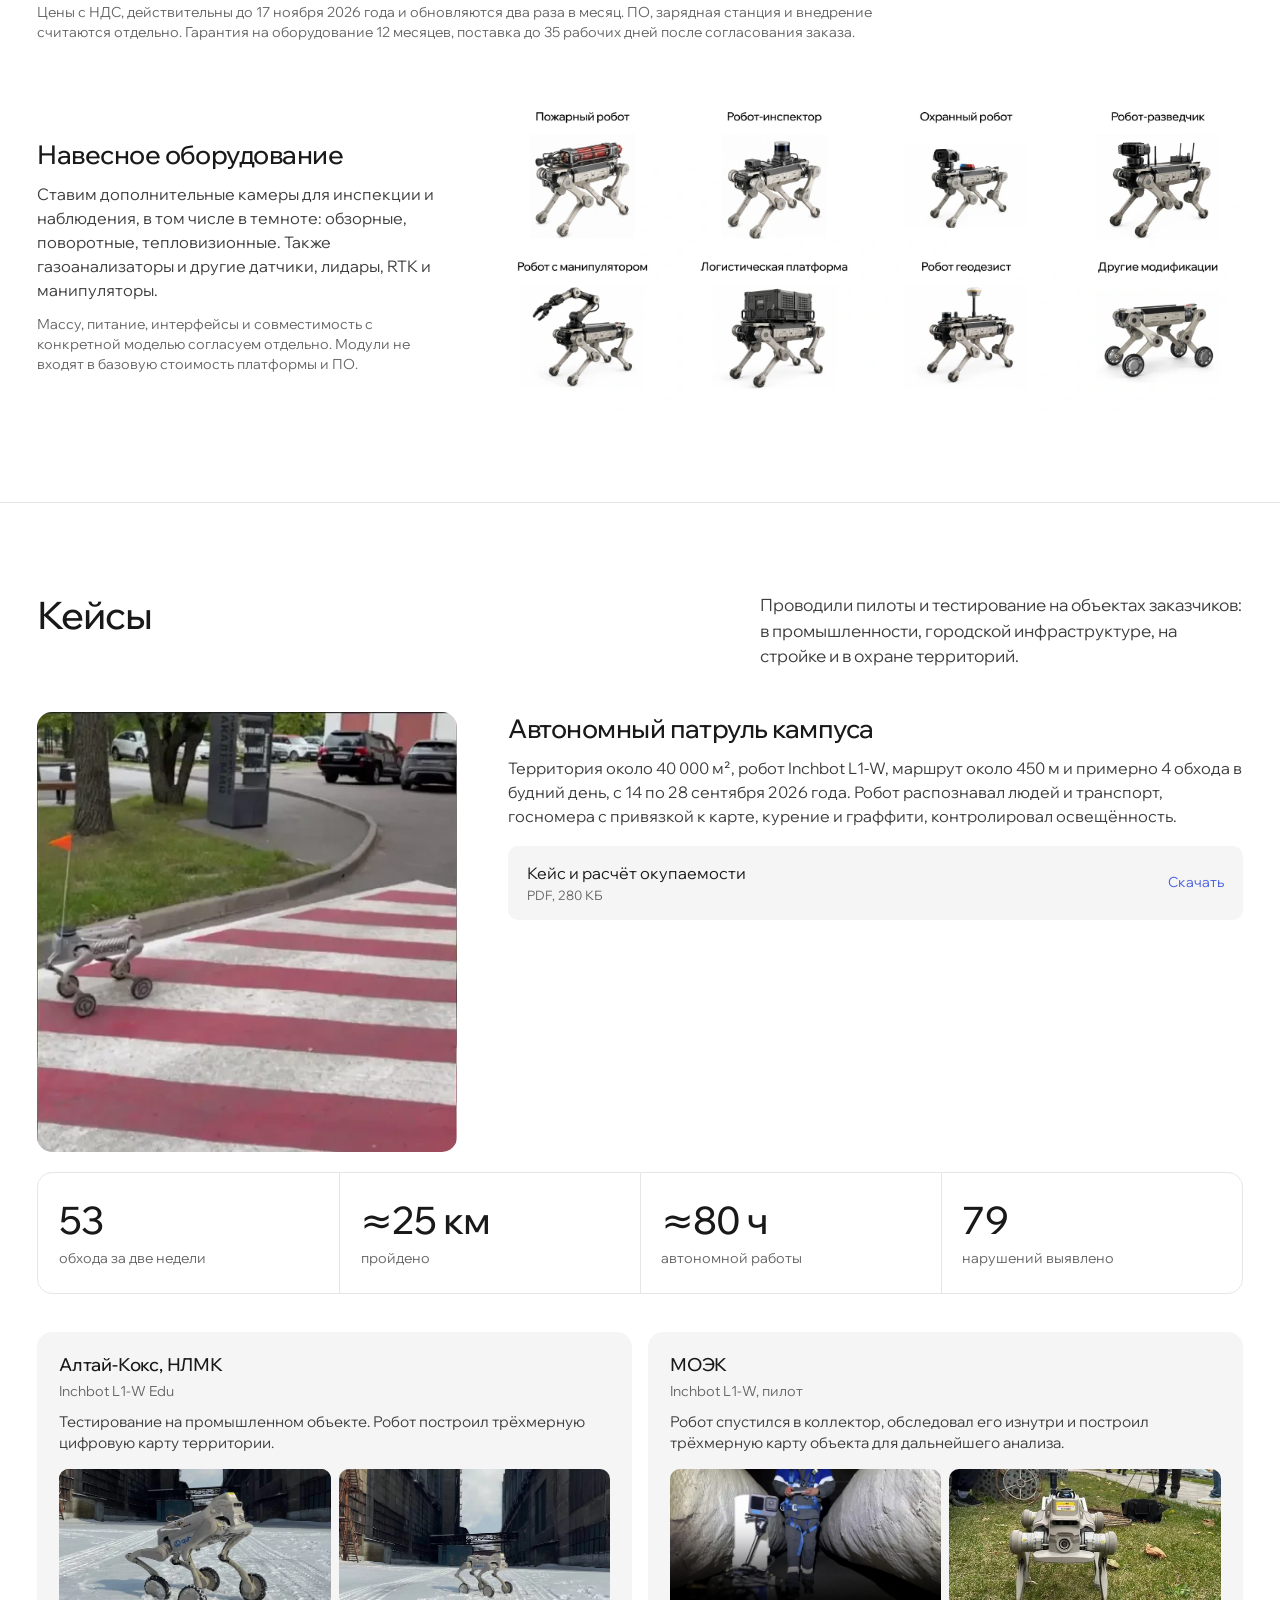
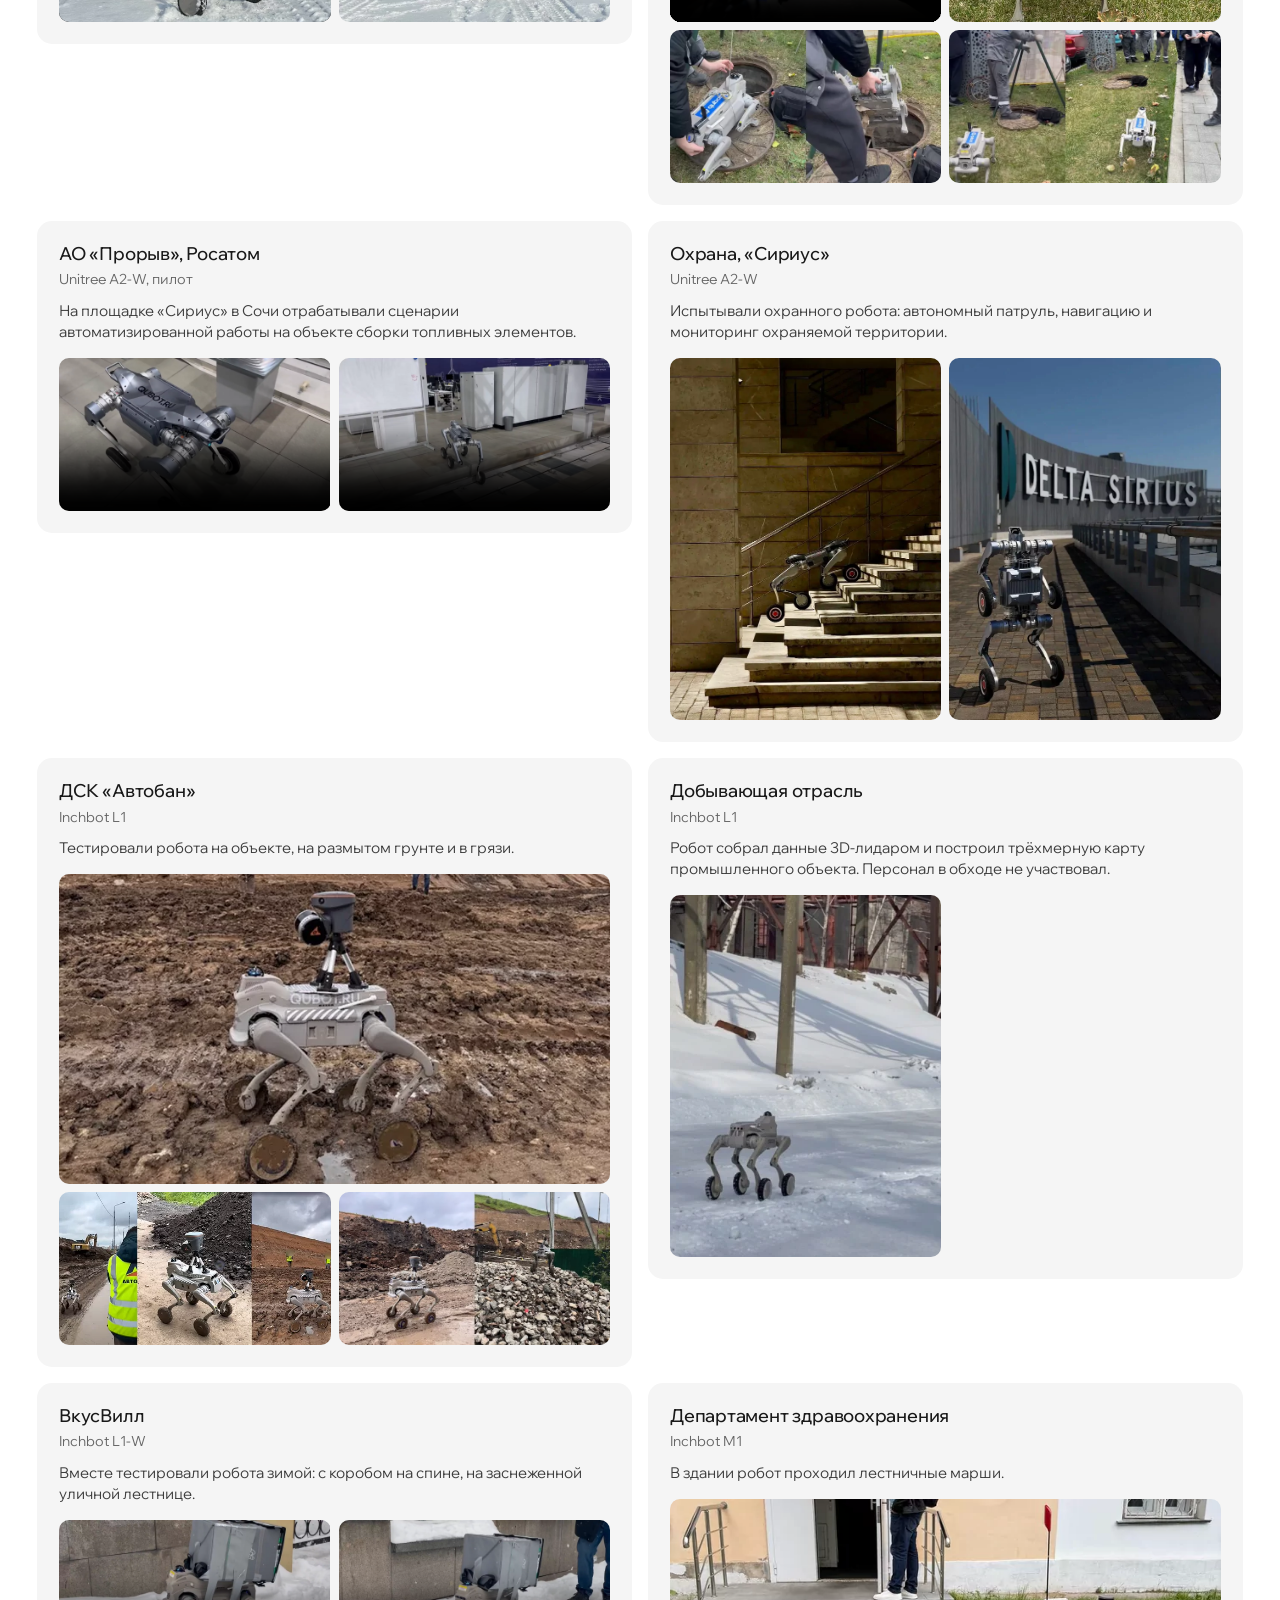
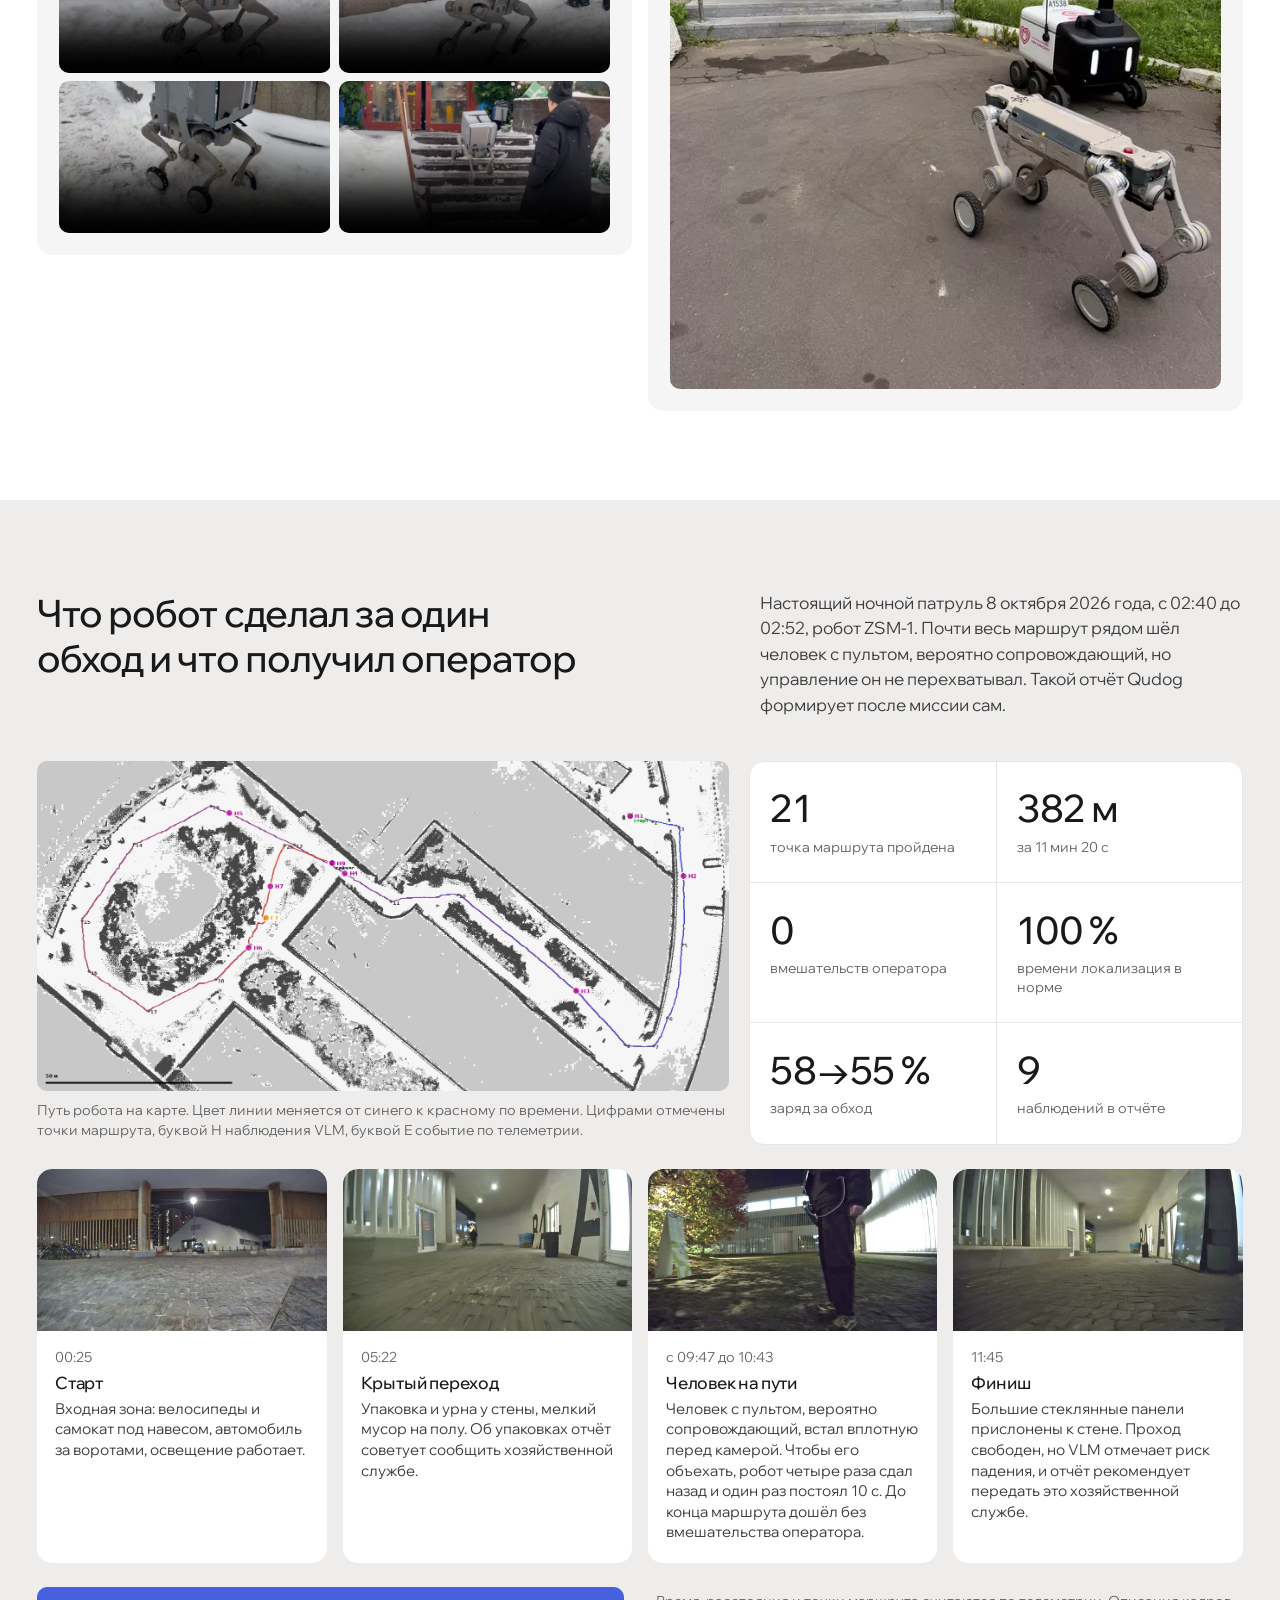
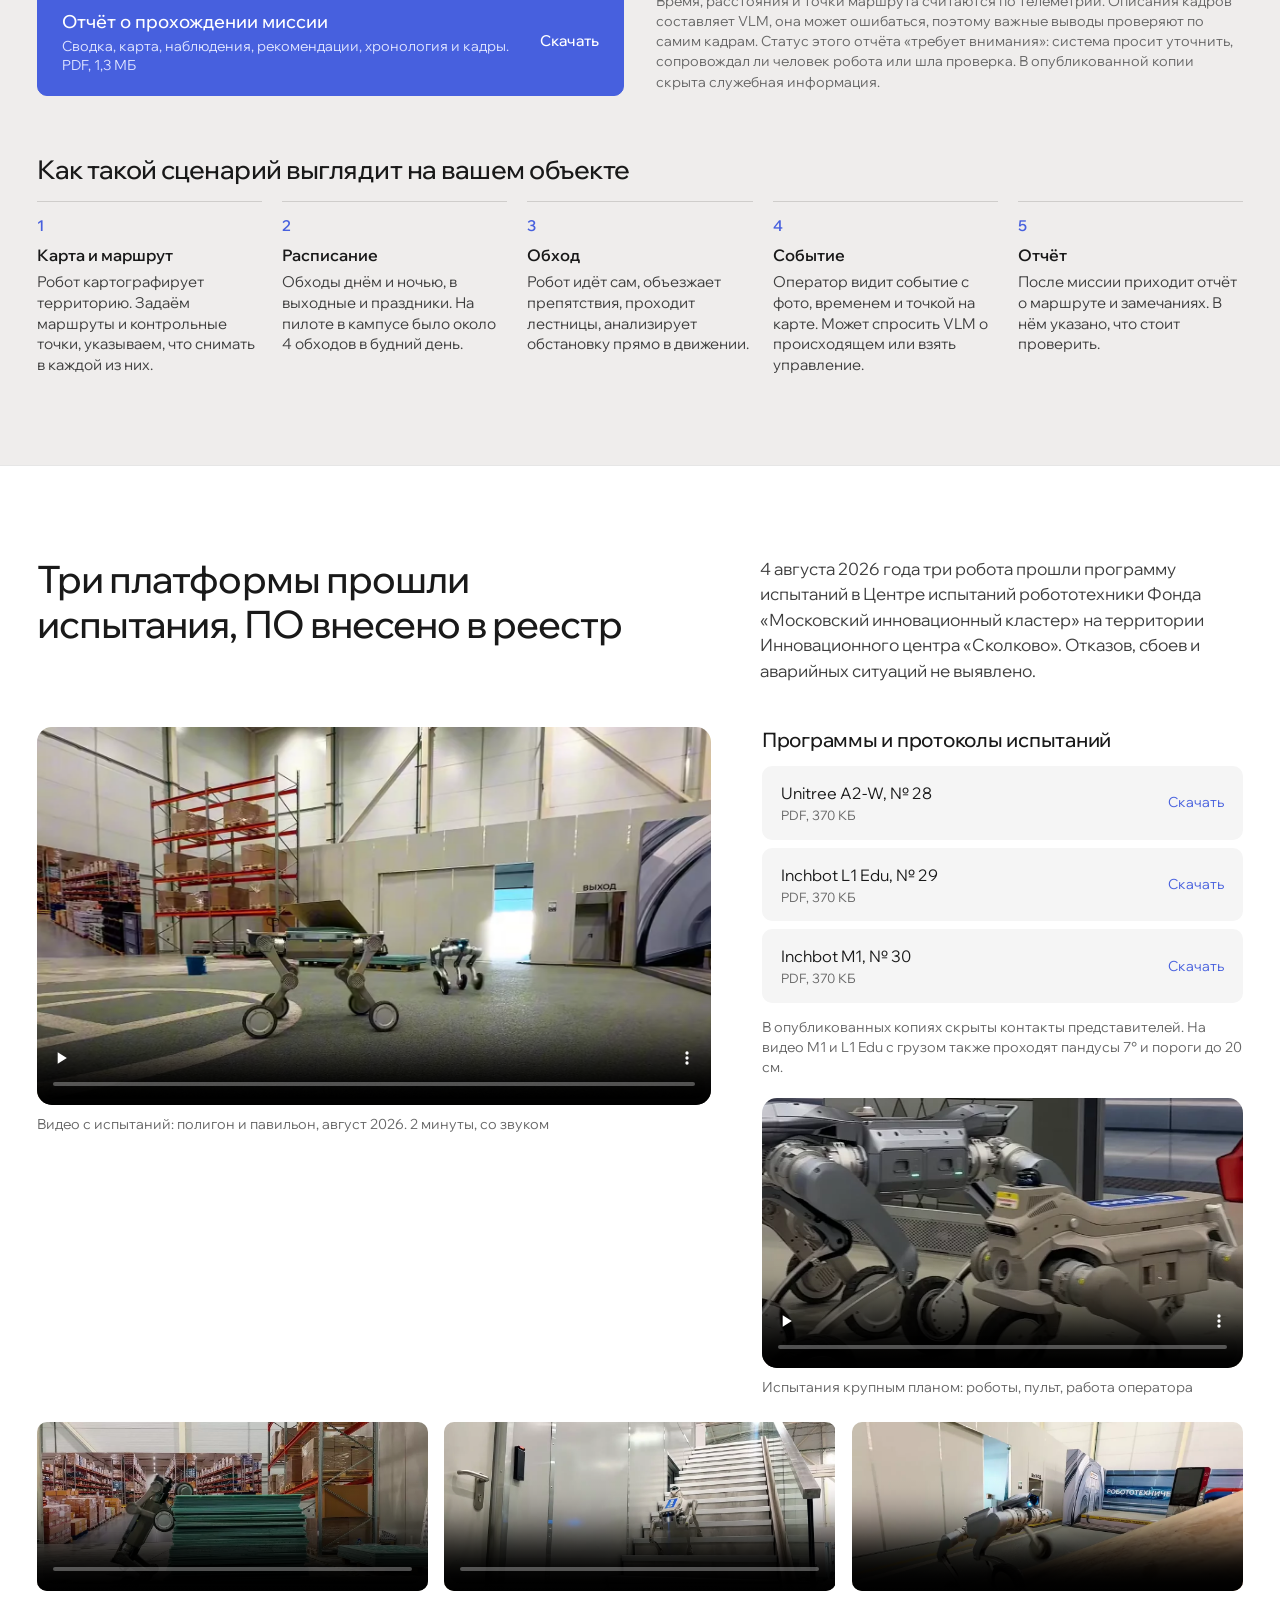
==== commit 8606bca9: "Add the presentation PDF and a download button on the first screen" ====
--- a/index.html
+++ b/index.html
@@ -79,6 +79,7 @@
     <h1>Автономные <span class="nowrap">роботы-собаки</span> под задачи мониторинга и инспекции</h1>
     <p class="hero__lead">Российское ПО автономного патруля, инспекции и доставки грузов для <span class="nowrap">роботов-собак</span>. Поставляем робота вместе с ПО, настраиваем под объект, обучаем.</p>
     <p class="hero__company">Проект компании Qu Group (<a href="https://qubot.ru" target="_blank" rel="noopener">Qubot.ru</a>)</p>
+    <a class="btn hero__download" href="public/docs/qudog-presentation.pdf" download="Qudog_презентация.pdf">Скачать презентацию <small>PDF, 12 МБ</small></a>
     <ul class="trust" aria-label="Подтверждения">
       <li>
         <img src="public/images/logos/mik.svg" width="146" height="40" alt="Московский инновационный кластер">
--- a/public/css/sections.css
+++ b/public/css/sections.css
@@ -24,6 +24,9 @@
 .hero__lead { margin-top: 18px; max-width: 42em; font-size: clamp(16px, 1.3vw, 19px); line-height: 1.45; color: #e9e9e9; }
 .hero__company { margin-top: 10px; font-size: clamp(16px, 1.3vw, 19px); font-weight: 600; color: var(--white); }
 .hero__company a { color: inherit; text-underline-offset: 3px; }
+.hero__download { justify-self: start; align-self: flex-start; width: fit-content; margin-top: 18px; border-color: var(--white); color: var(--white); }
+.hero__download:hover { background: var(--white); border-color: var(--white); color: var(--black); }
+.hero__download small { margin-left: 6px; font-size: 13px; opacity: .75; }
 .trust { display: grid; grid-template-columns: repeat(4, minmax(0, 1fr)); margin-top: clamp(24px, 3vw, 40px); border-top: 1px solid rgba(255,255,255,.26); }
 .trust li { display: grid; grid-template-rows: 44px auto; align-items: center; justify-items: start; gap: 12px; padding: 20px 28px; border-left: 1px solid rgba(255,255,255,.26); }
 .trust li:first-child { padding-left: 0; border-left: 0; }
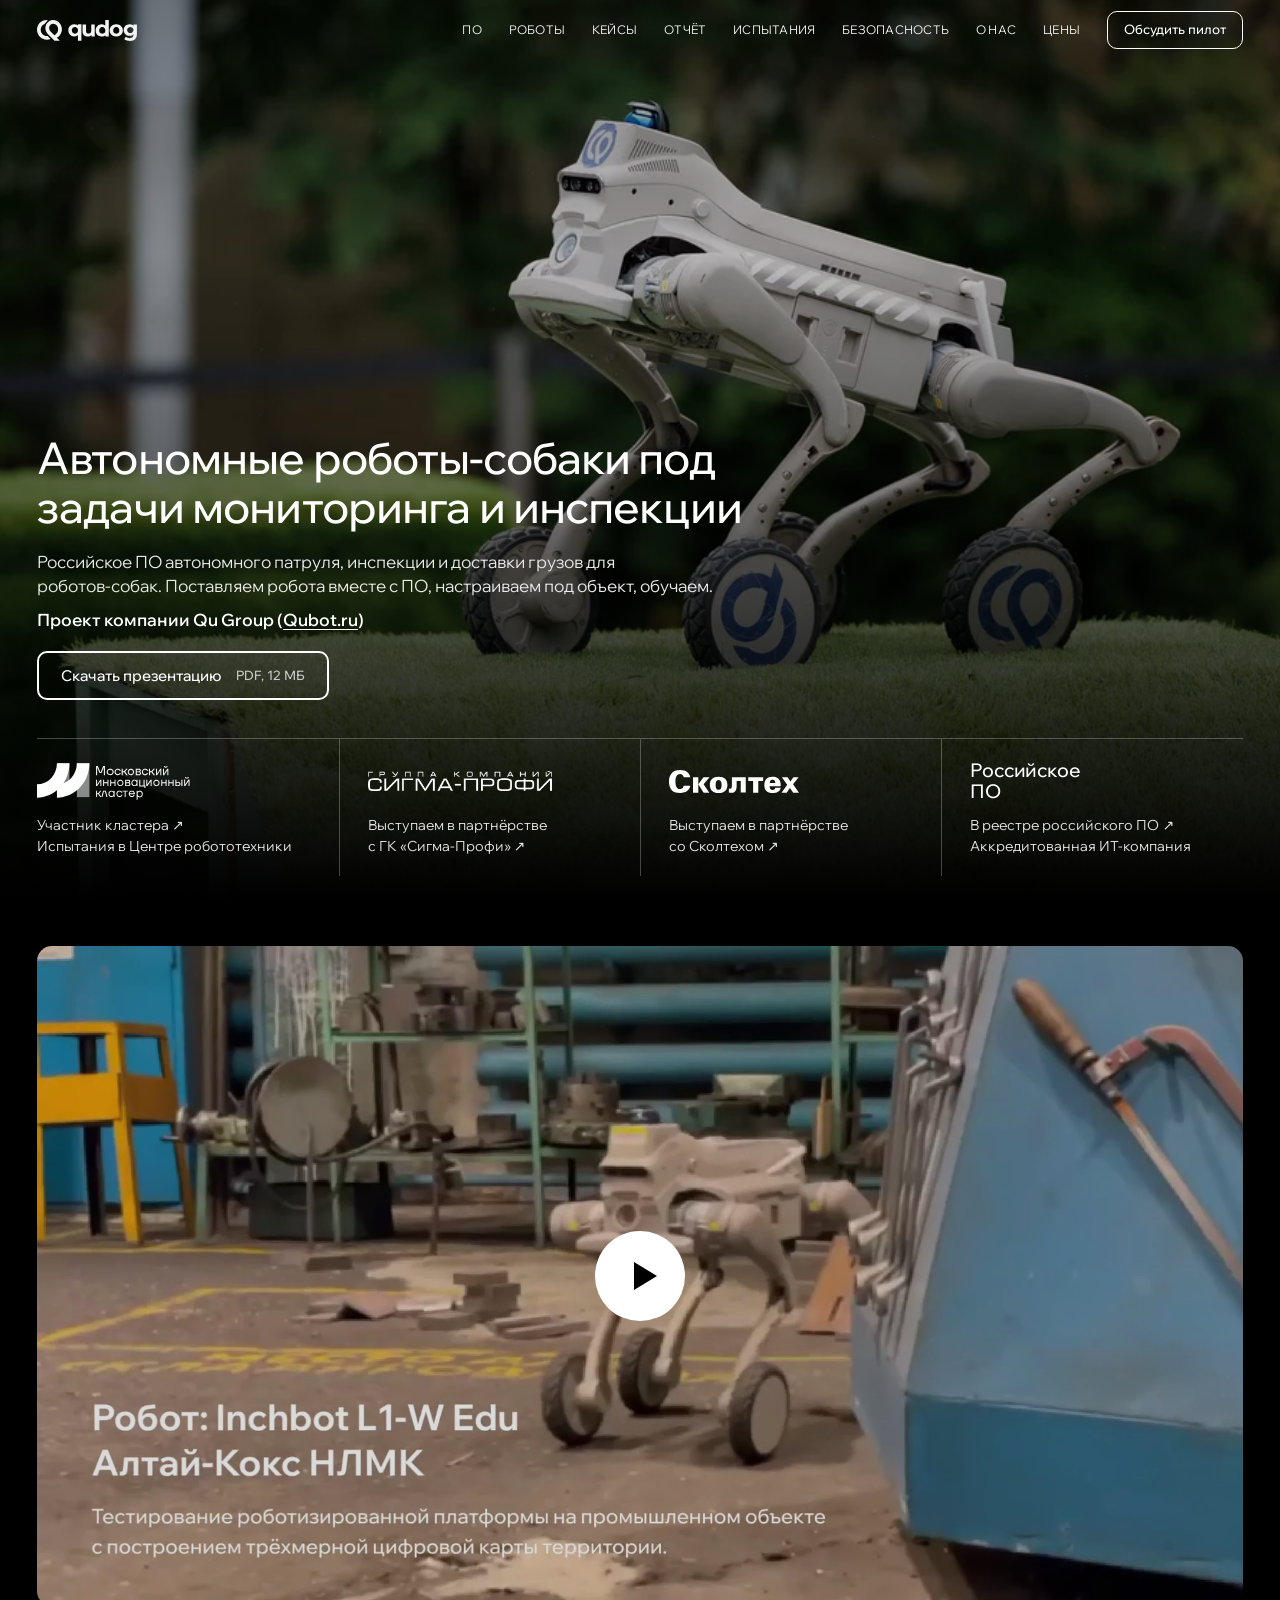
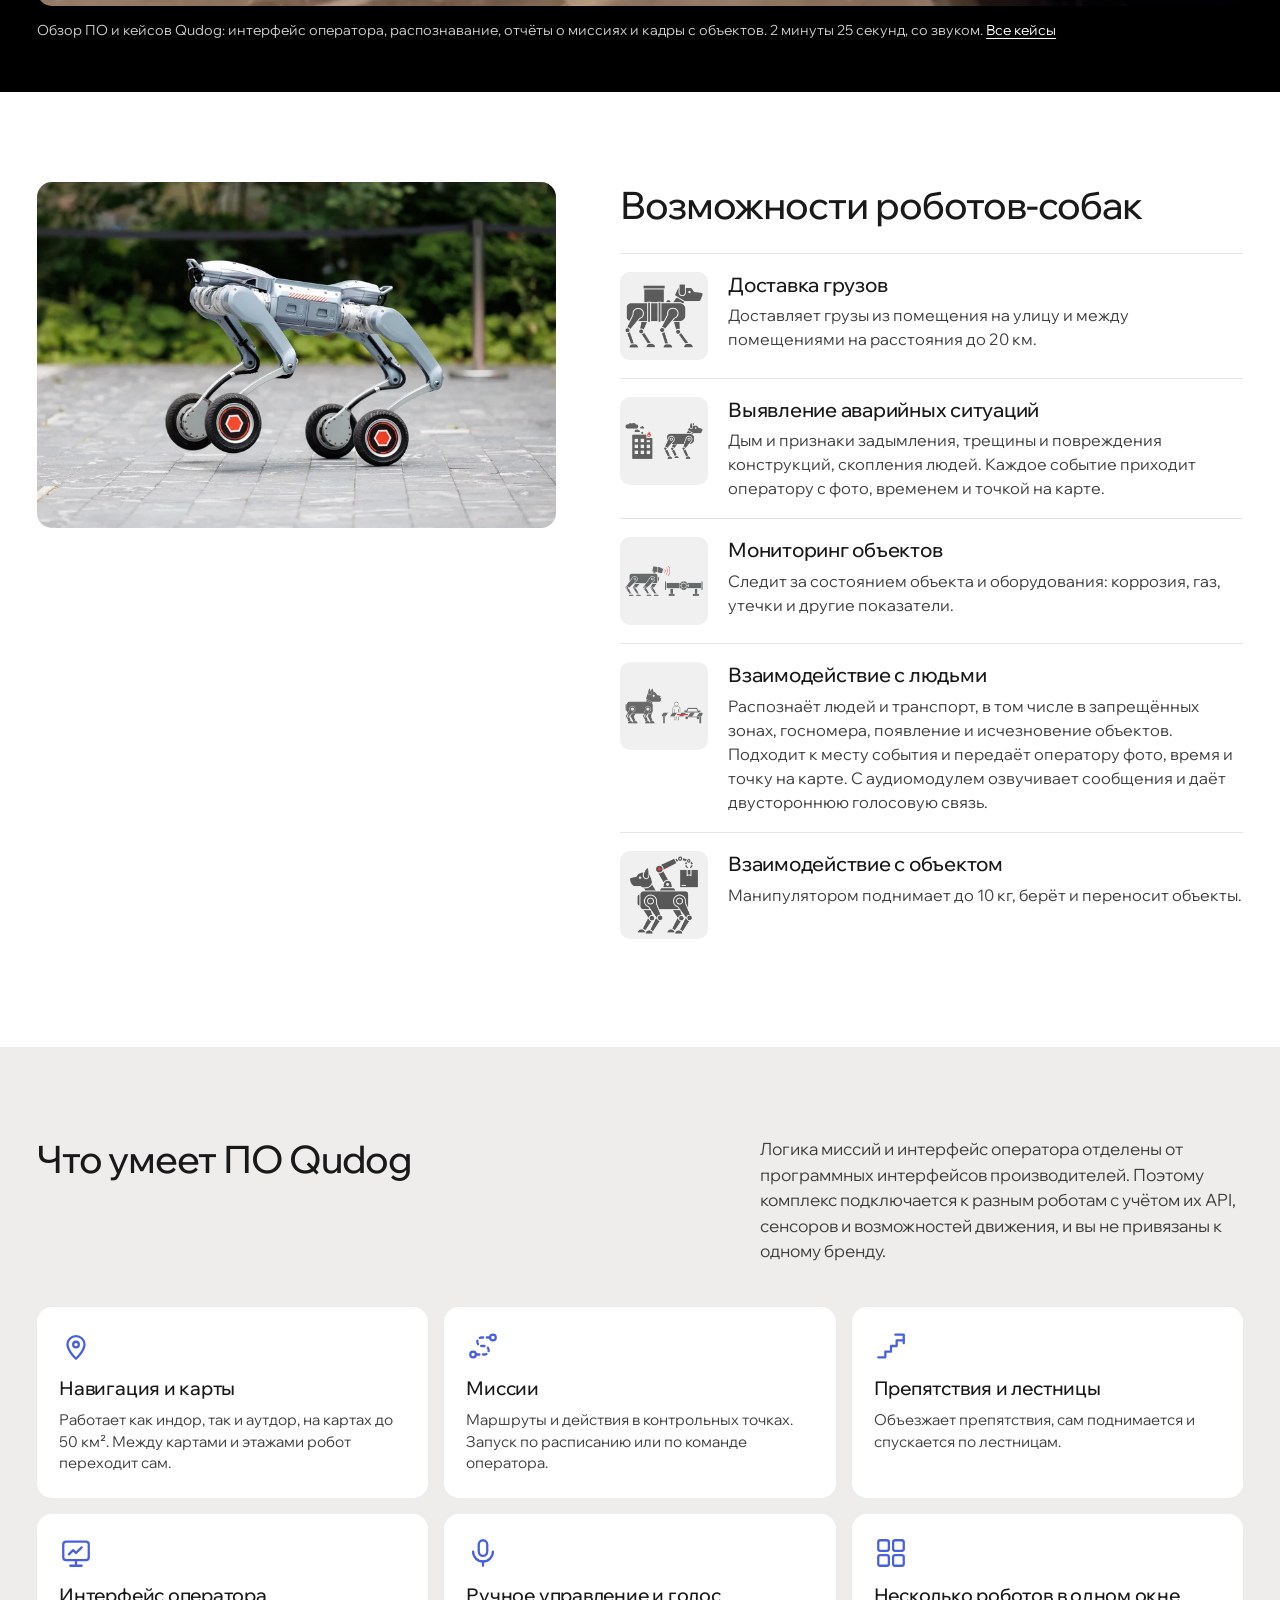
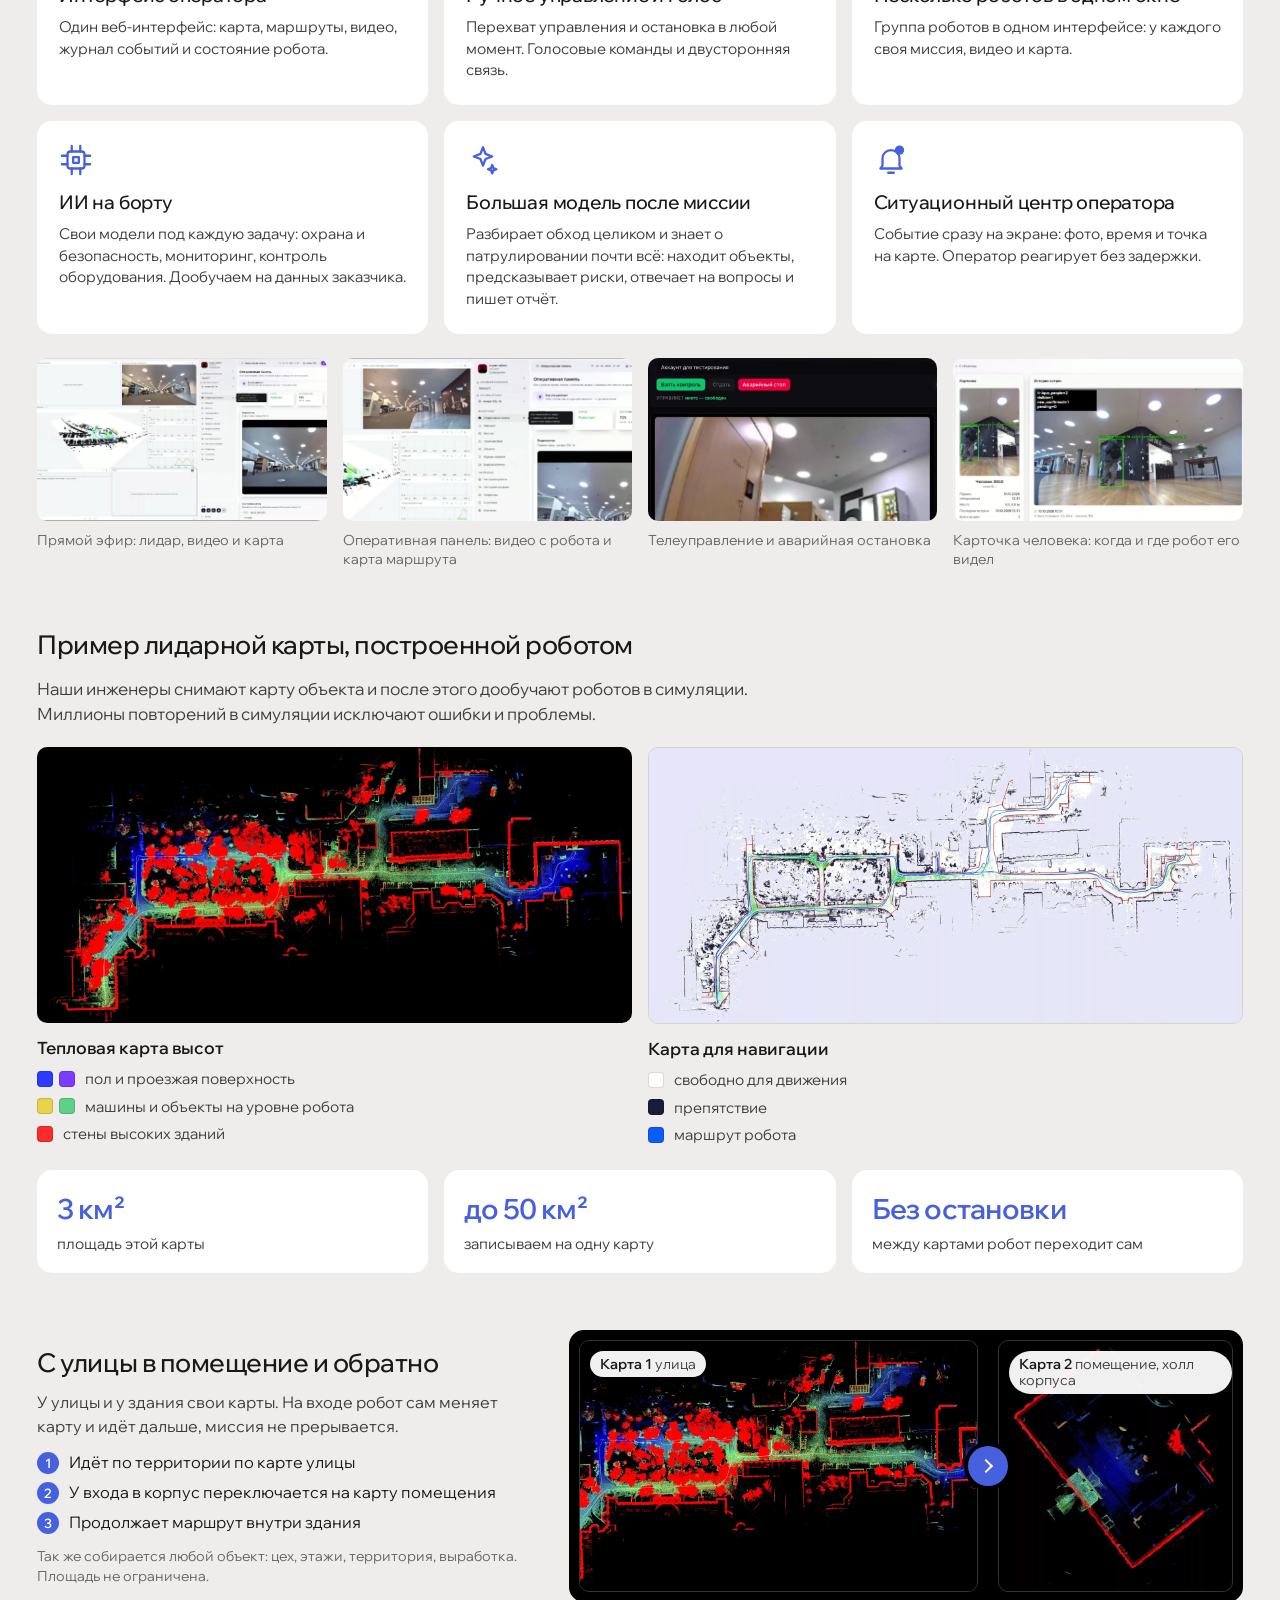
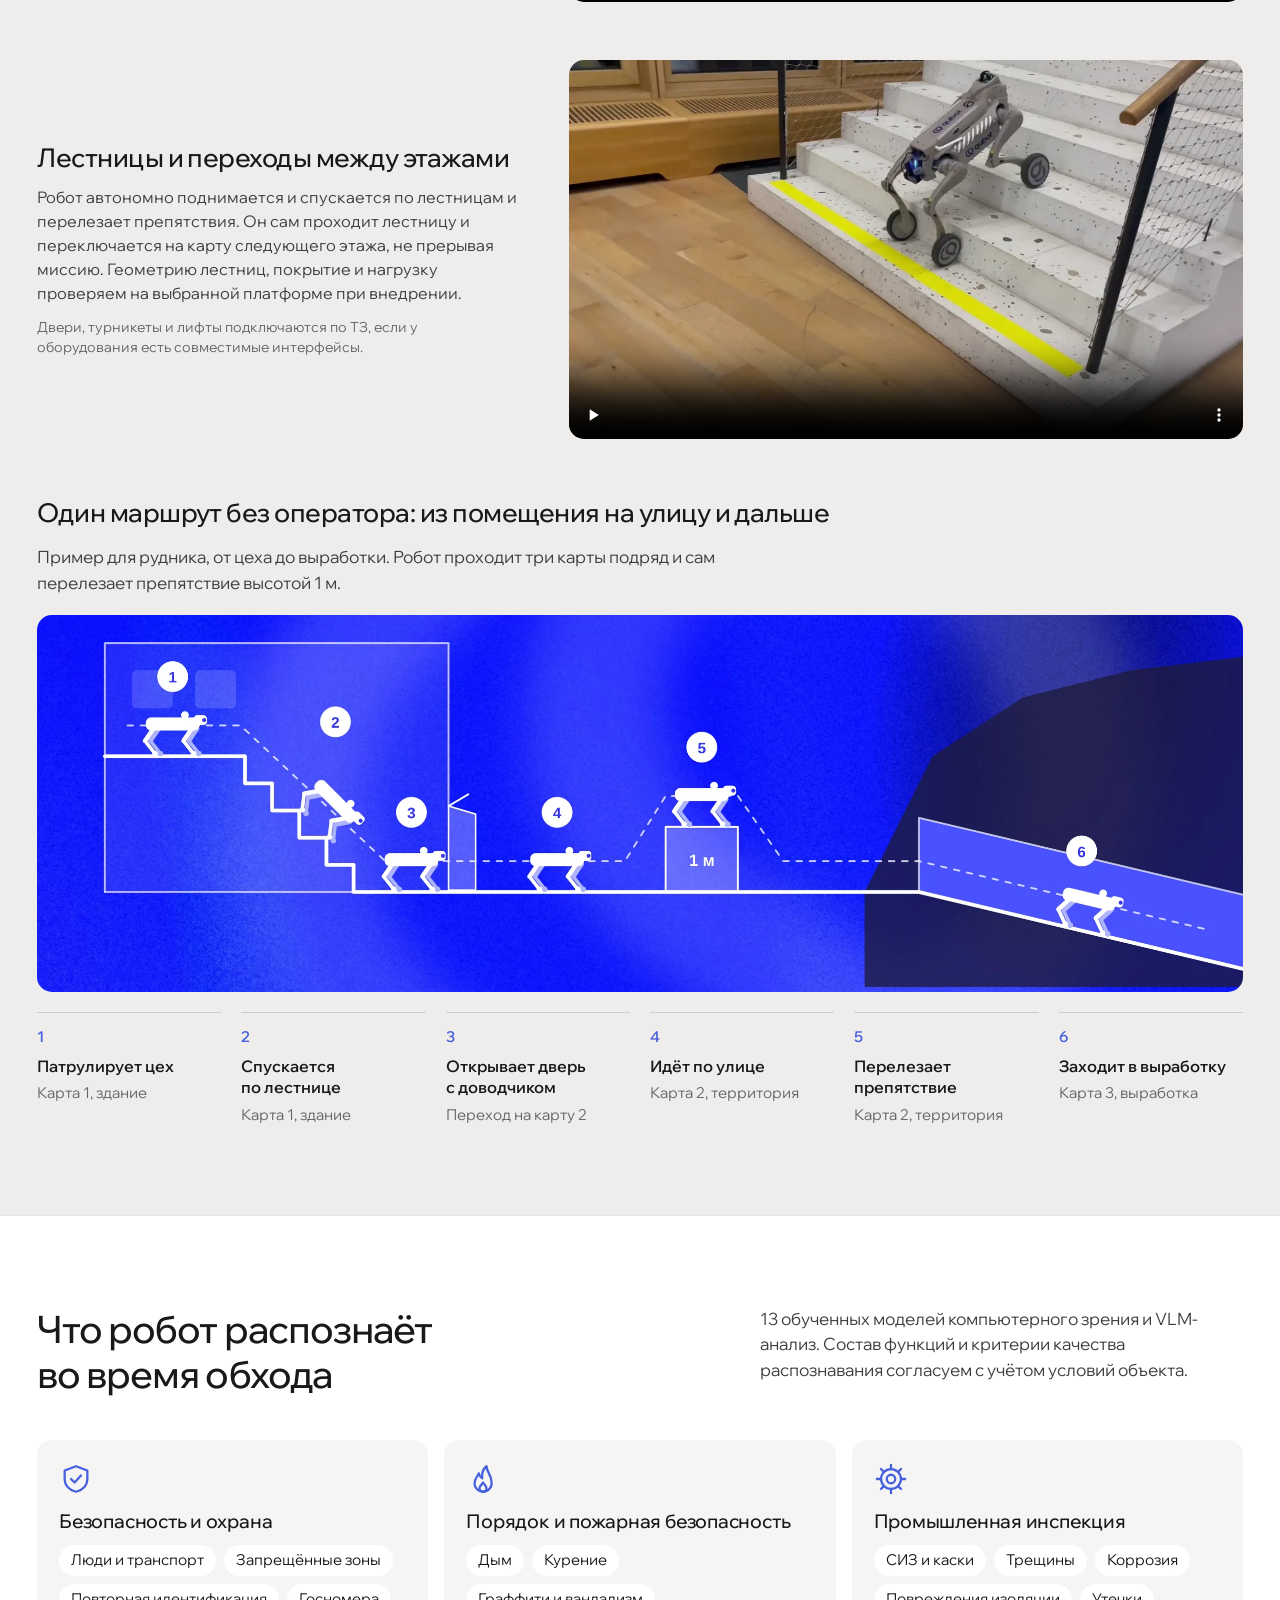
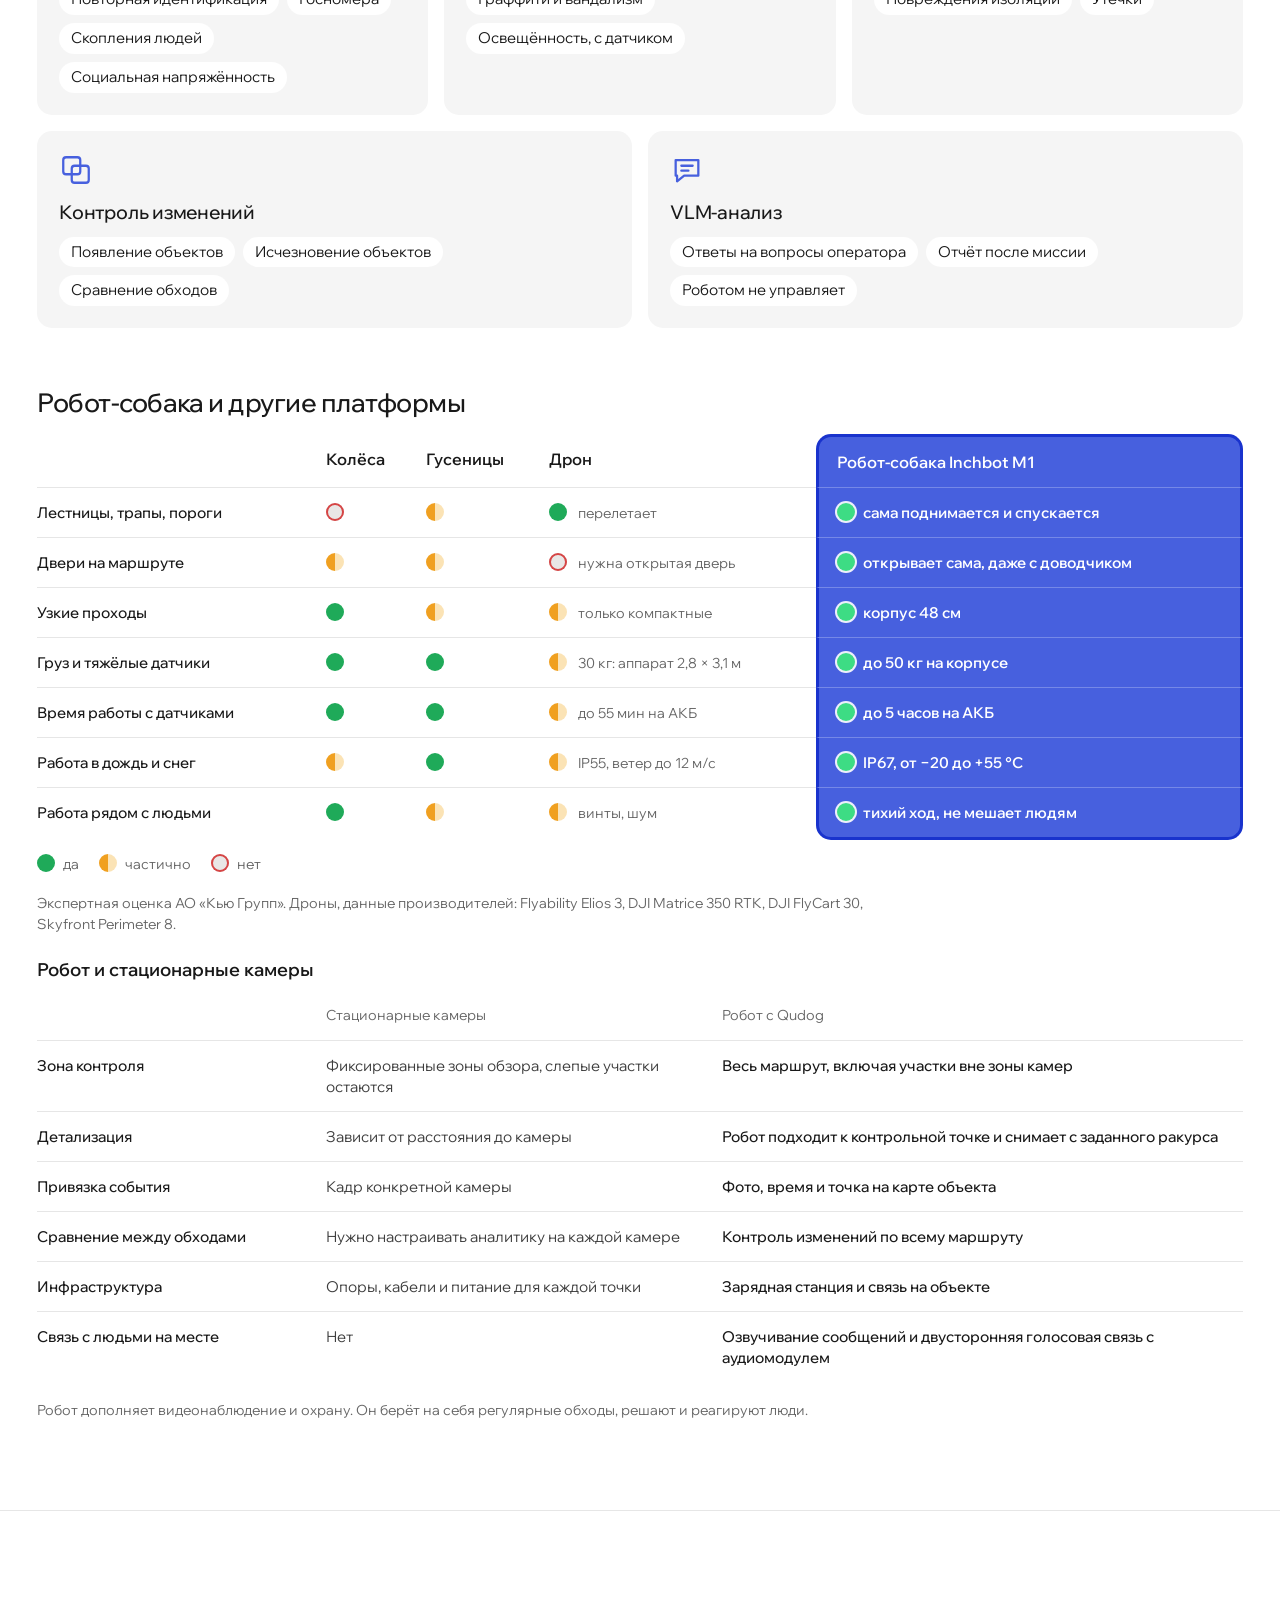
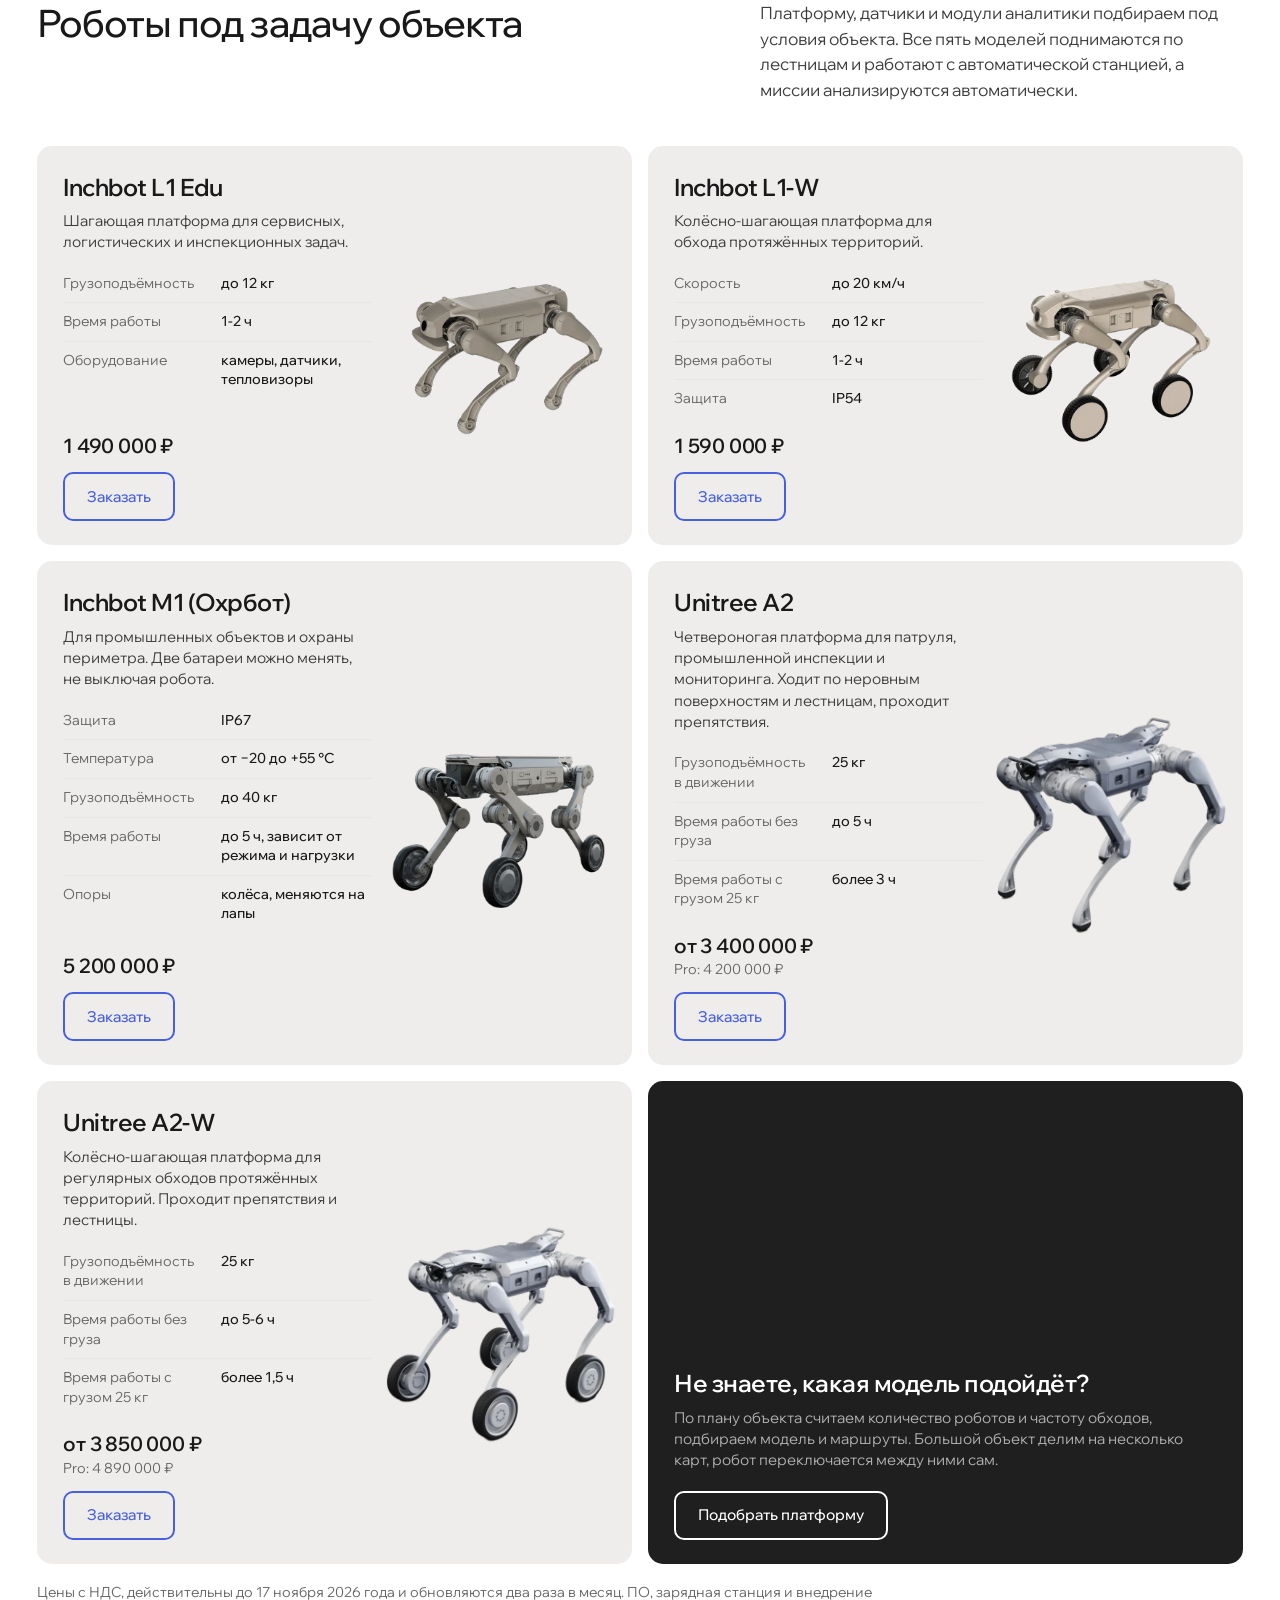
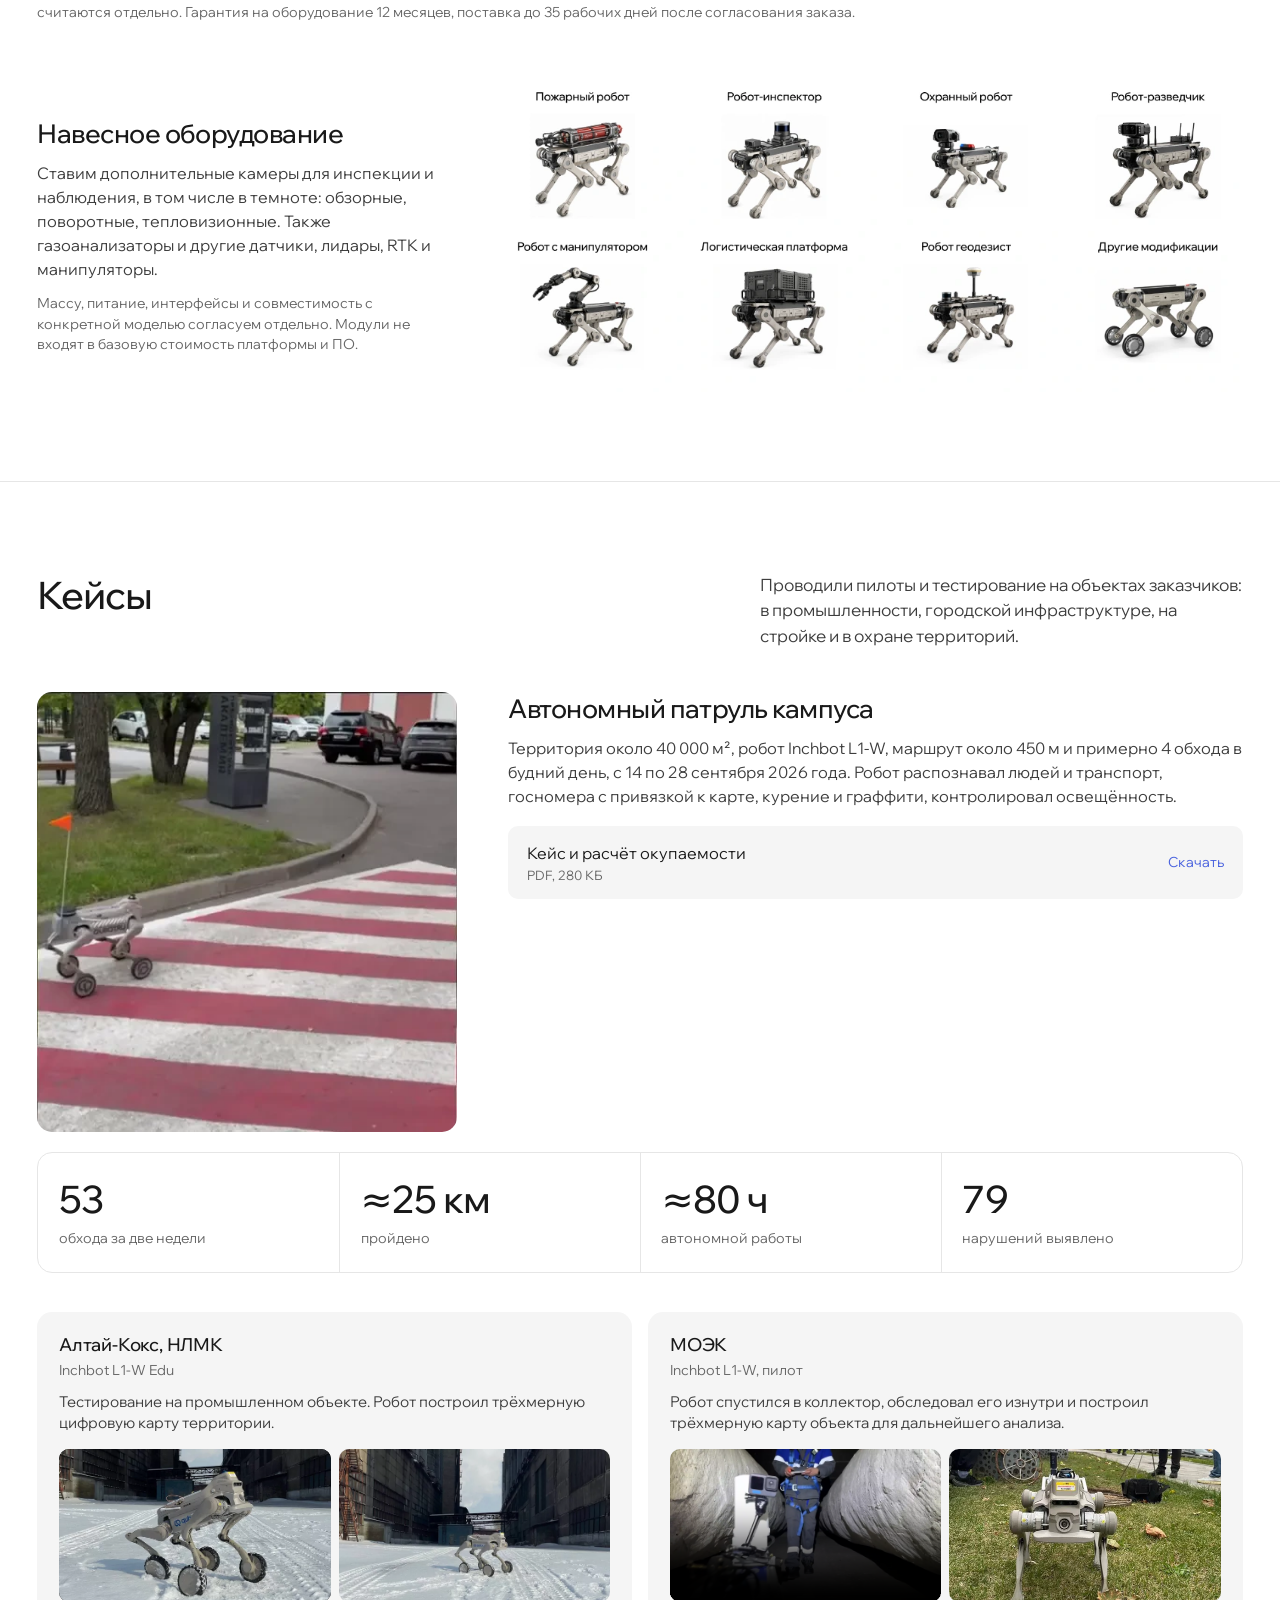
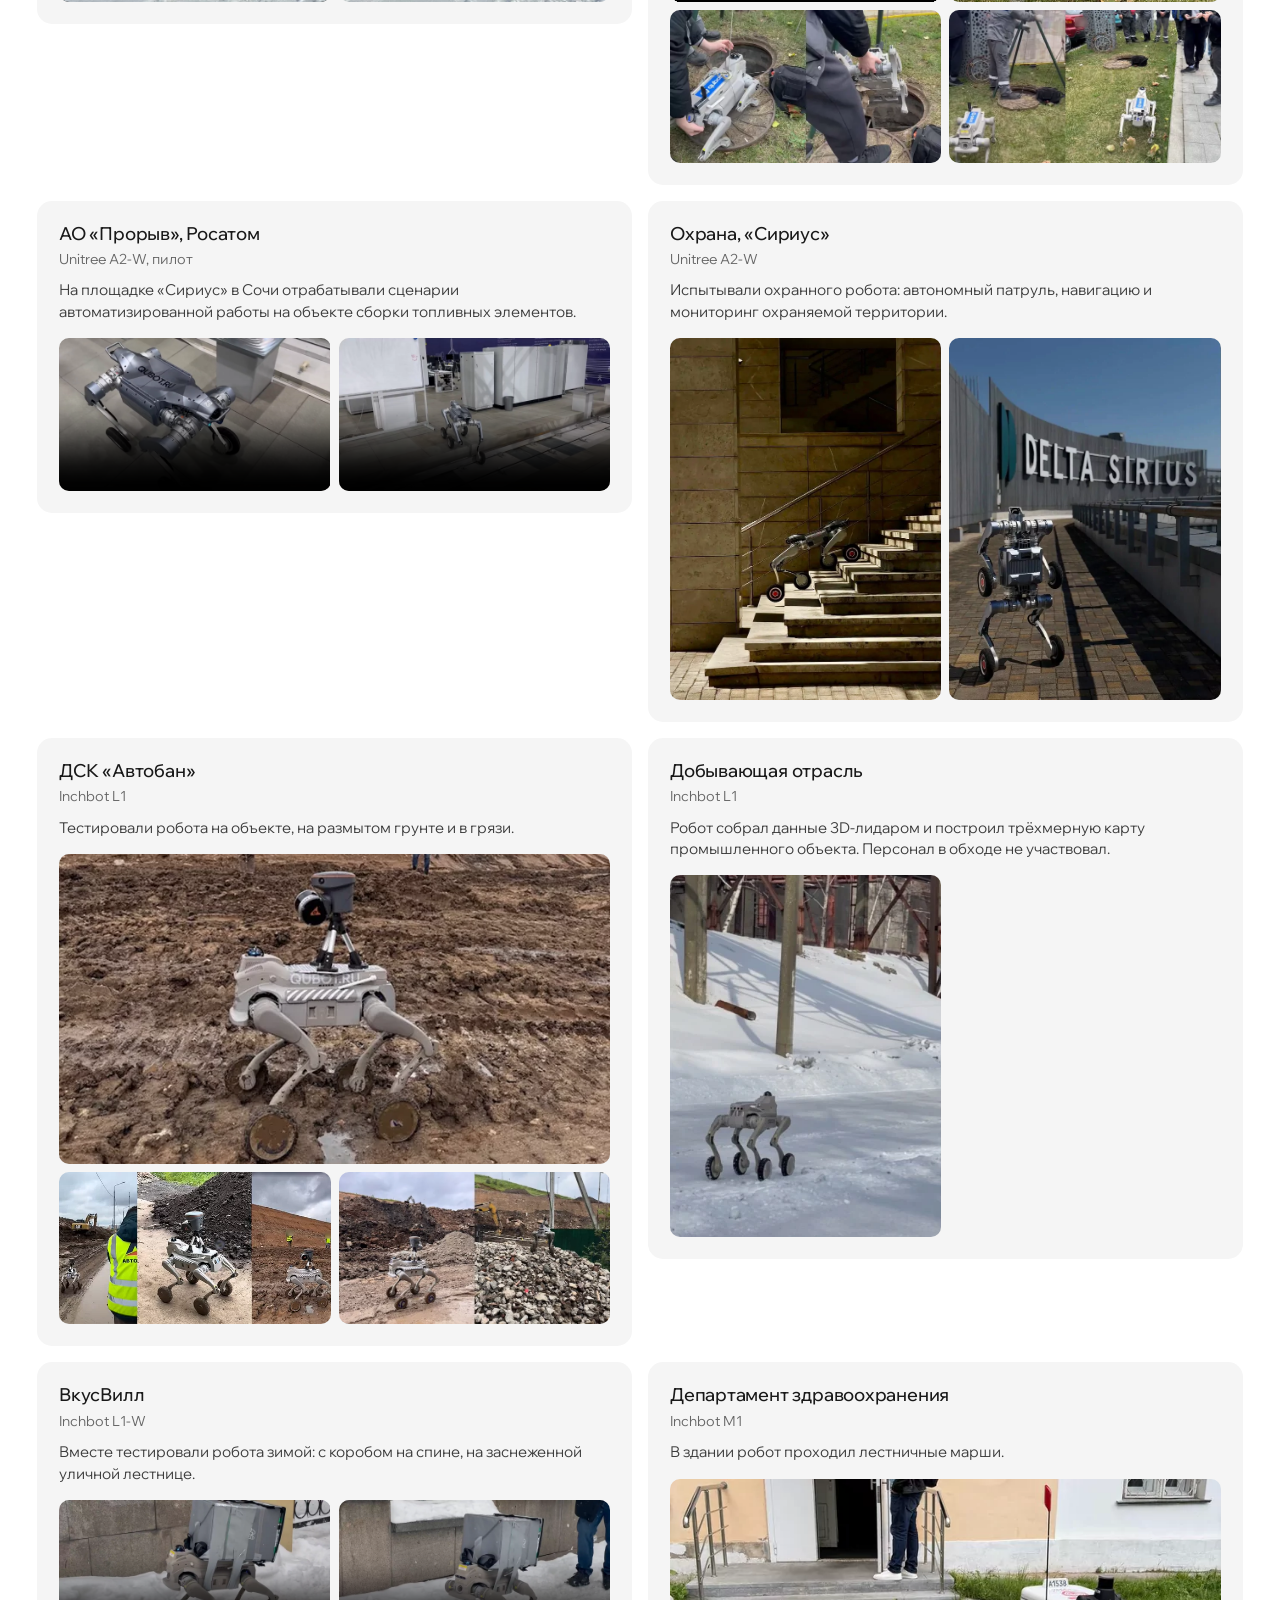
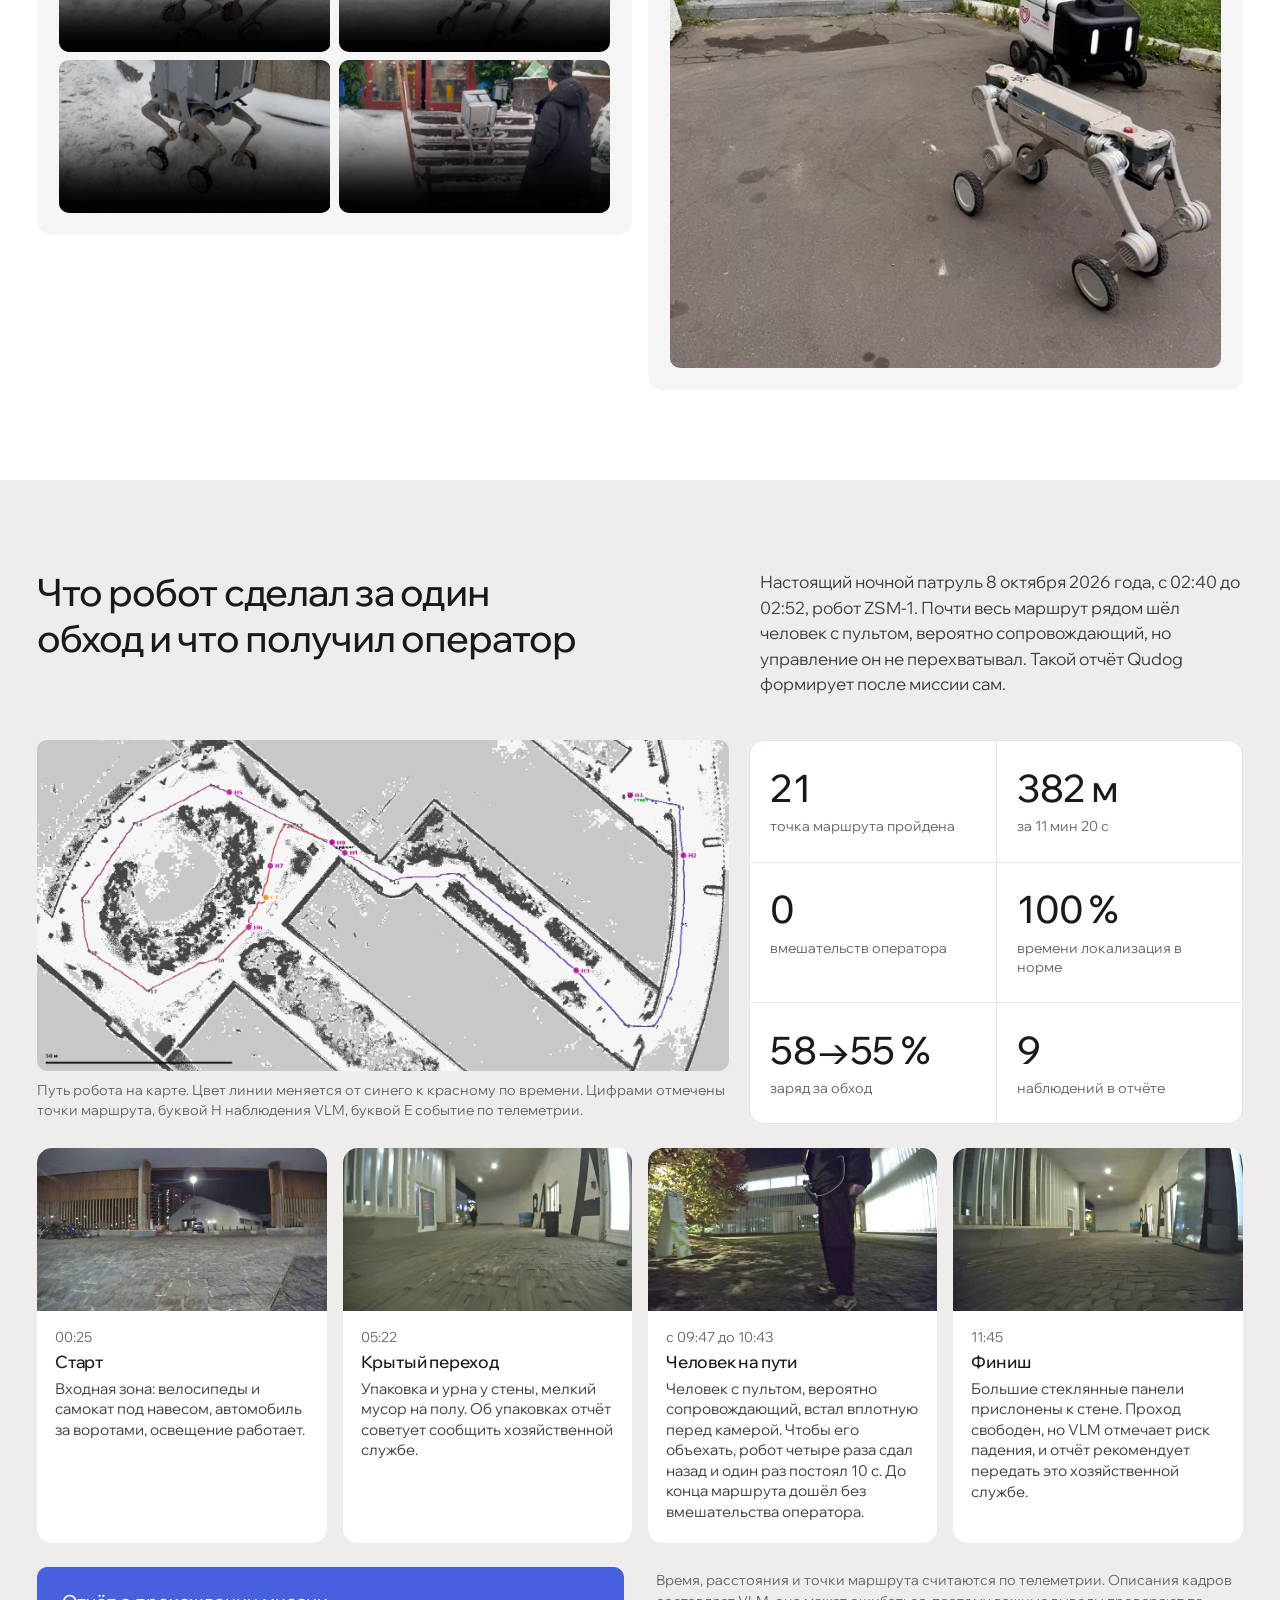
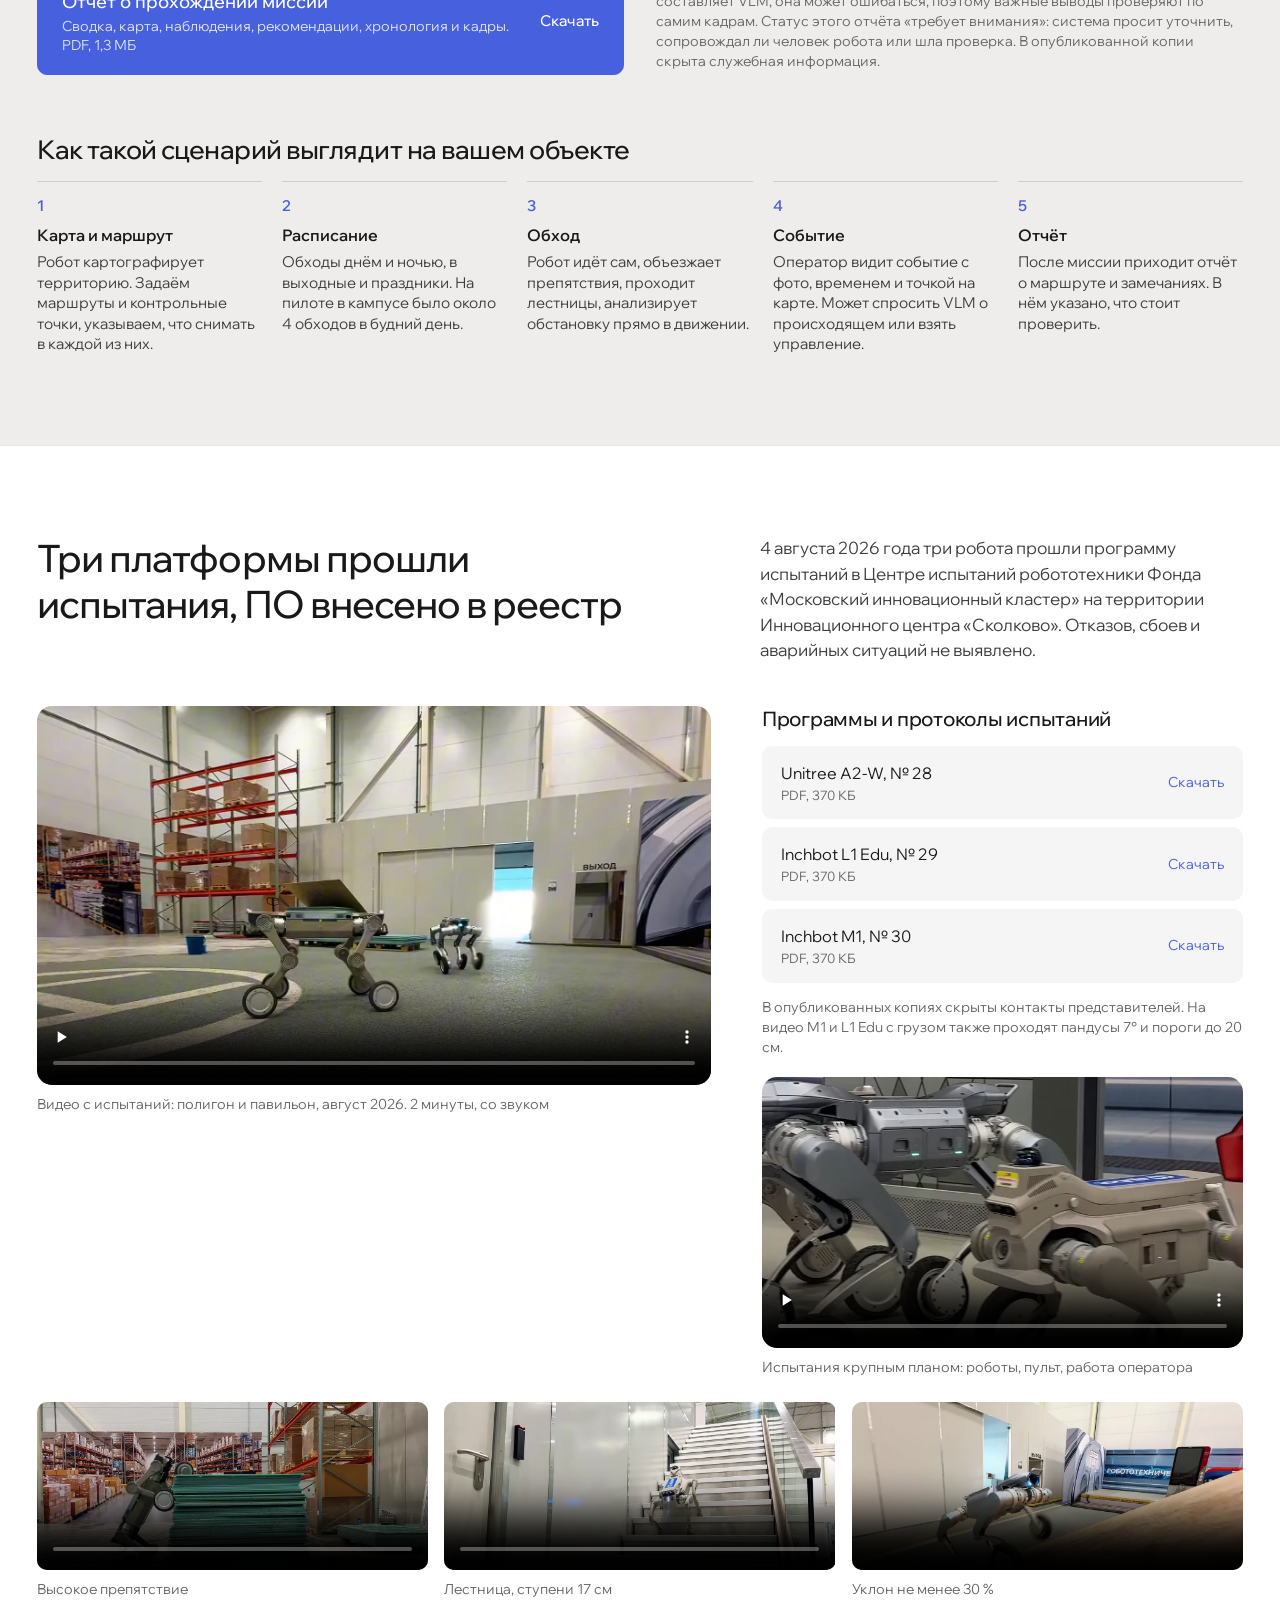
==== commit bc6f181d: "Убрать упоминание больницы у карты" ====
--- a/index.html
+++ b/index.html
@@ -201,7 +201,7 @@
       </figure>
     </div>
     <dl class="map-facts">
-      <div><dt>3 км²</dt><dd>площадь этой карты, территория городской больницы</dd></div>
+      <div><dt>3 км²</dt><dd>площадь этой карты</dd></div>
       <div><dt>до 50 км²</dt><dd>записываем на одну карту</dd></div>
       <div><dt>Без остановки</dt><dd>между картами робот переходит сам</dd></div>
     </dl>
@@ -219,7 +219,7 @@
       </div>
       <div class="handoff">
         <figure>
-          <img loading="lazy" src="public/images/maps/heights.webp" width="1800" height="836" alt="Лидарная карта улицы: территория больницы">
+          <img loading="lazy" src="public/images/maps/heights.webp" width="1800" height="836" alt="Лидарная карта улицы">
           <figcaption><b>Карта 1</b> улица</figcaption>
         </figure>
         <span class="handoff__arrow" aria-hidden="true"></span>
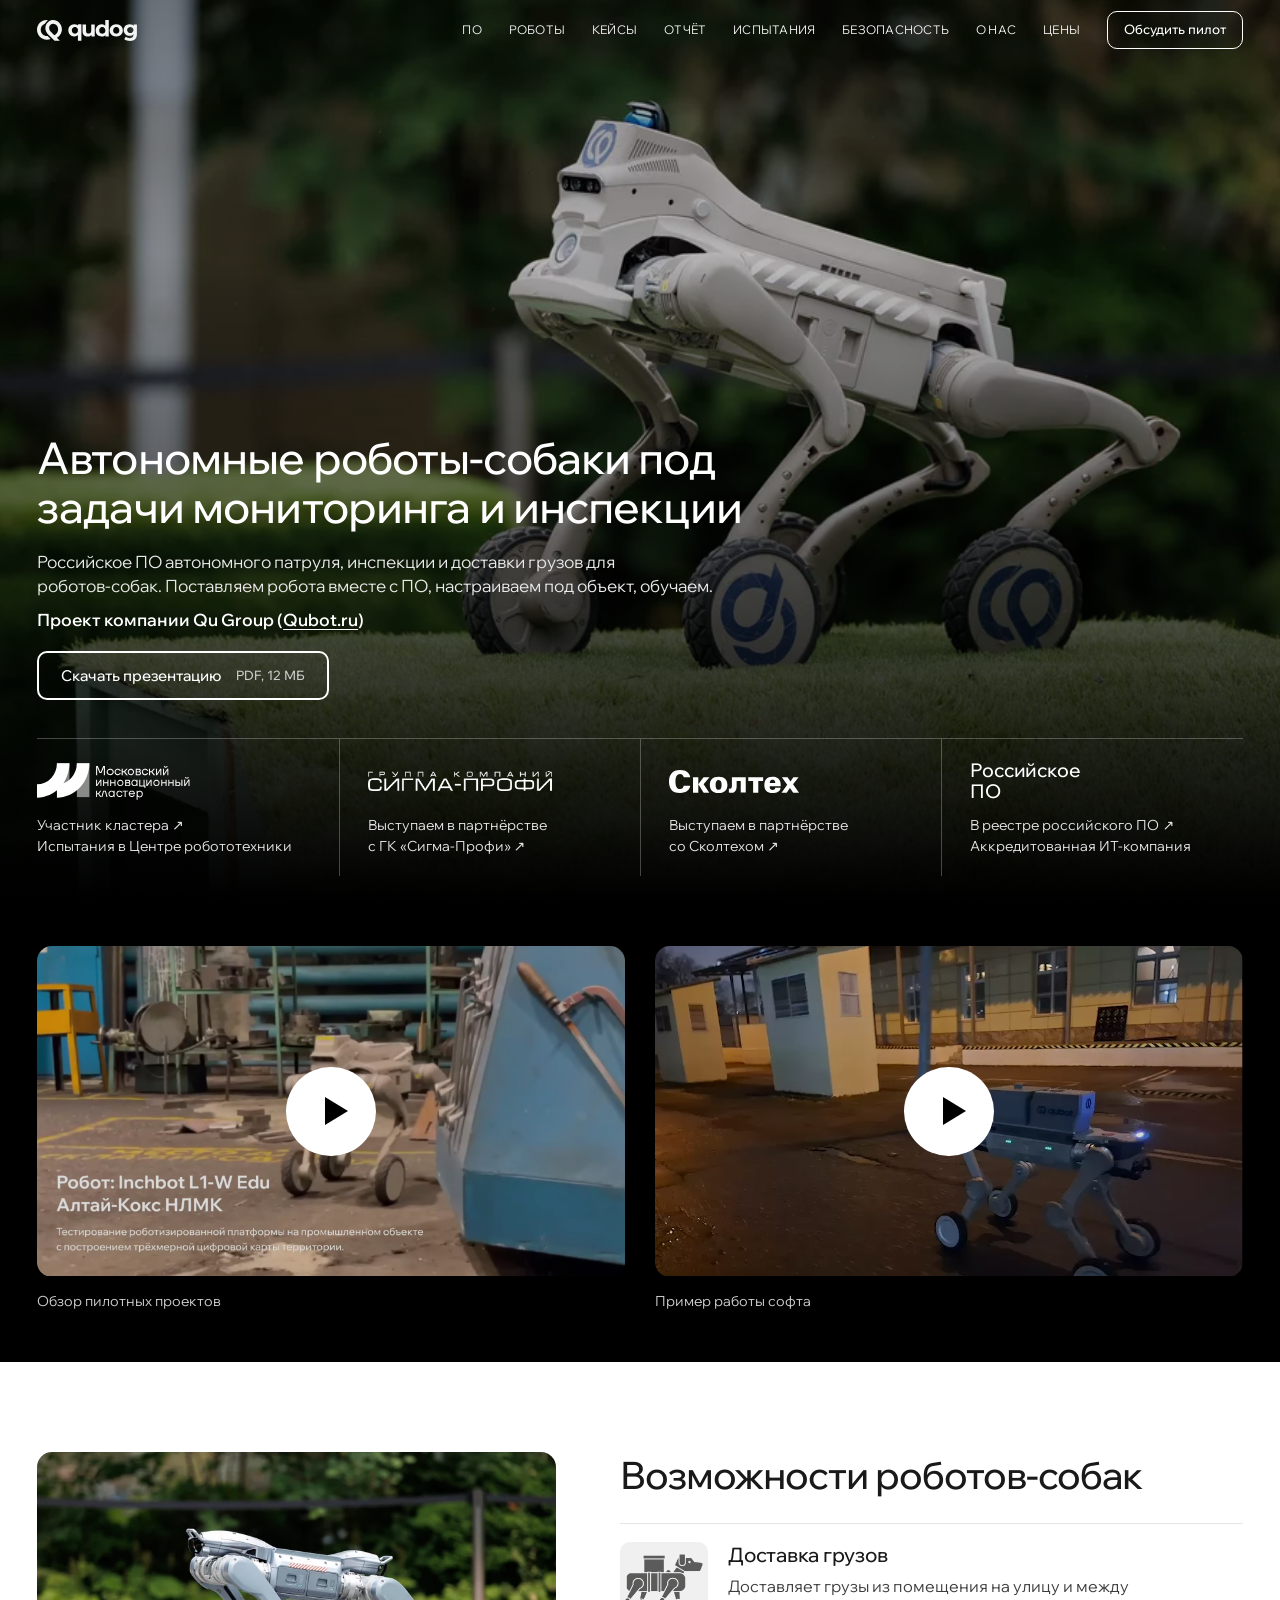
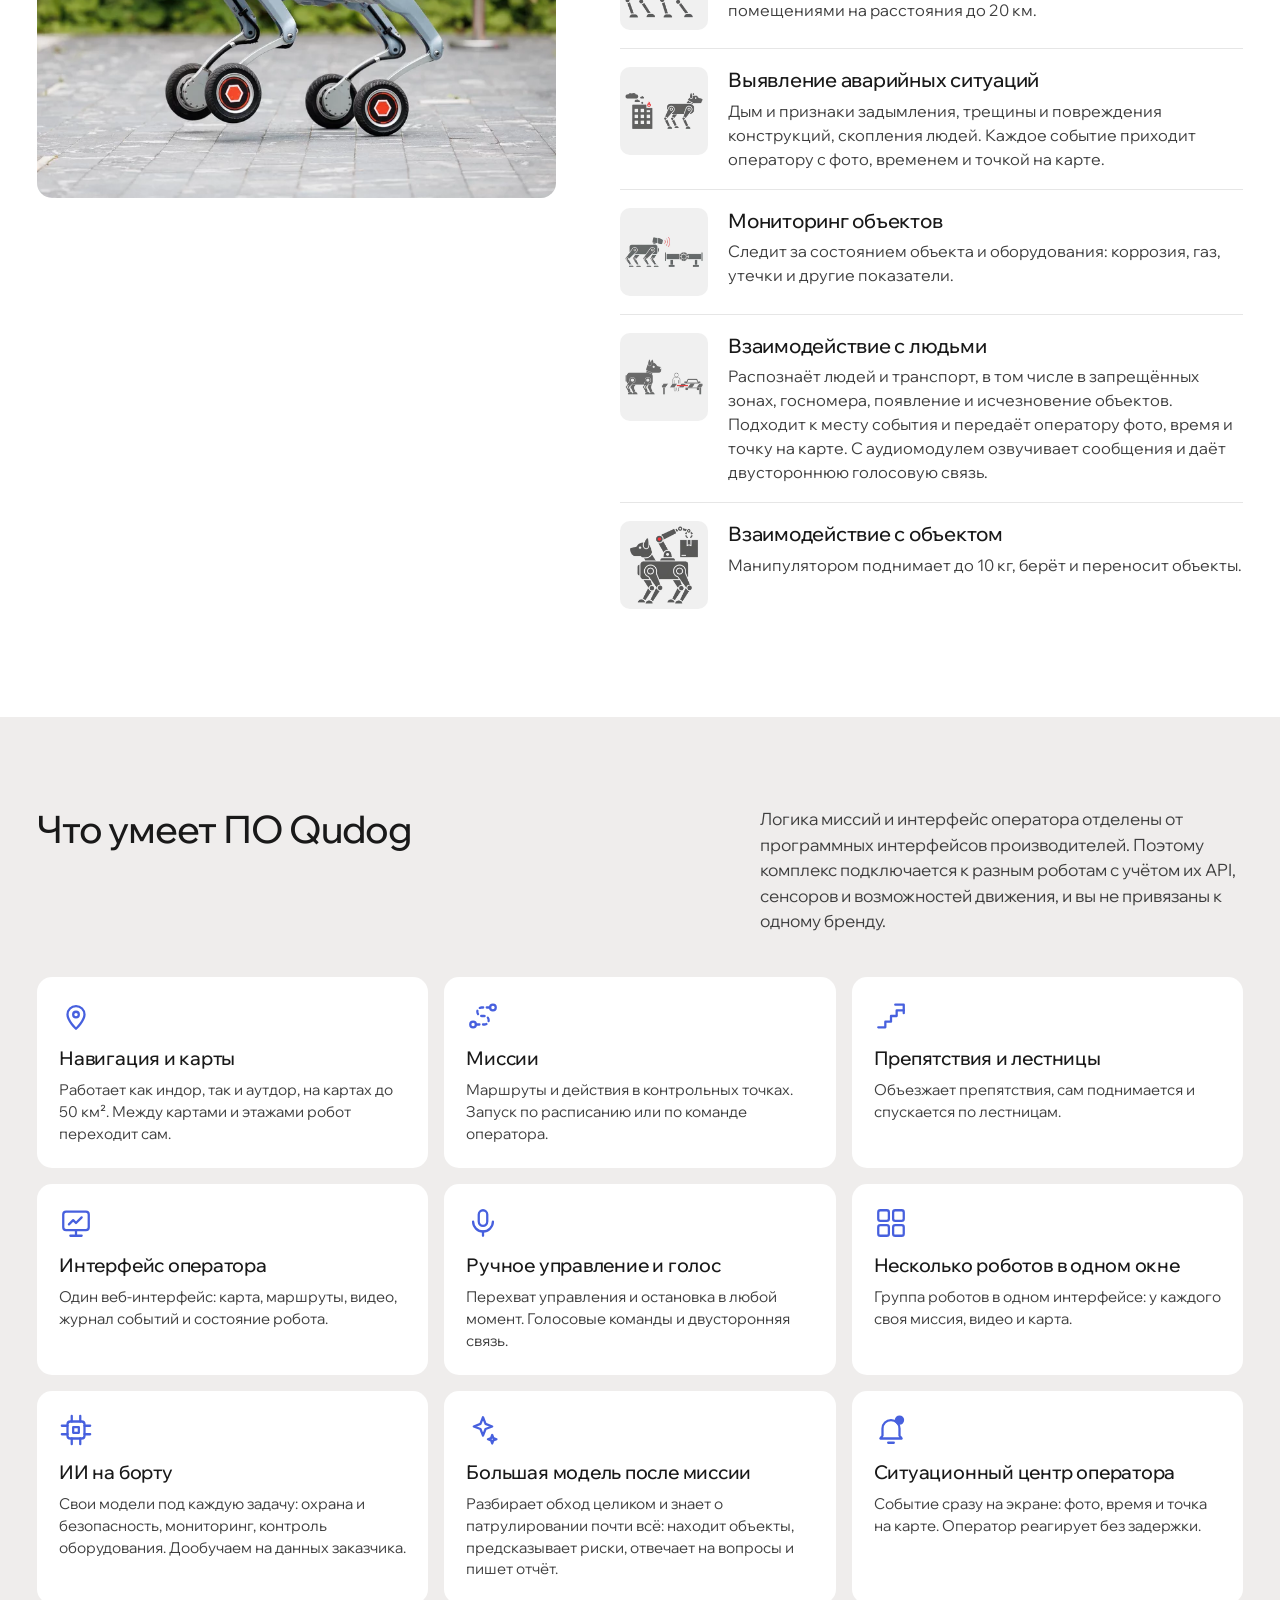
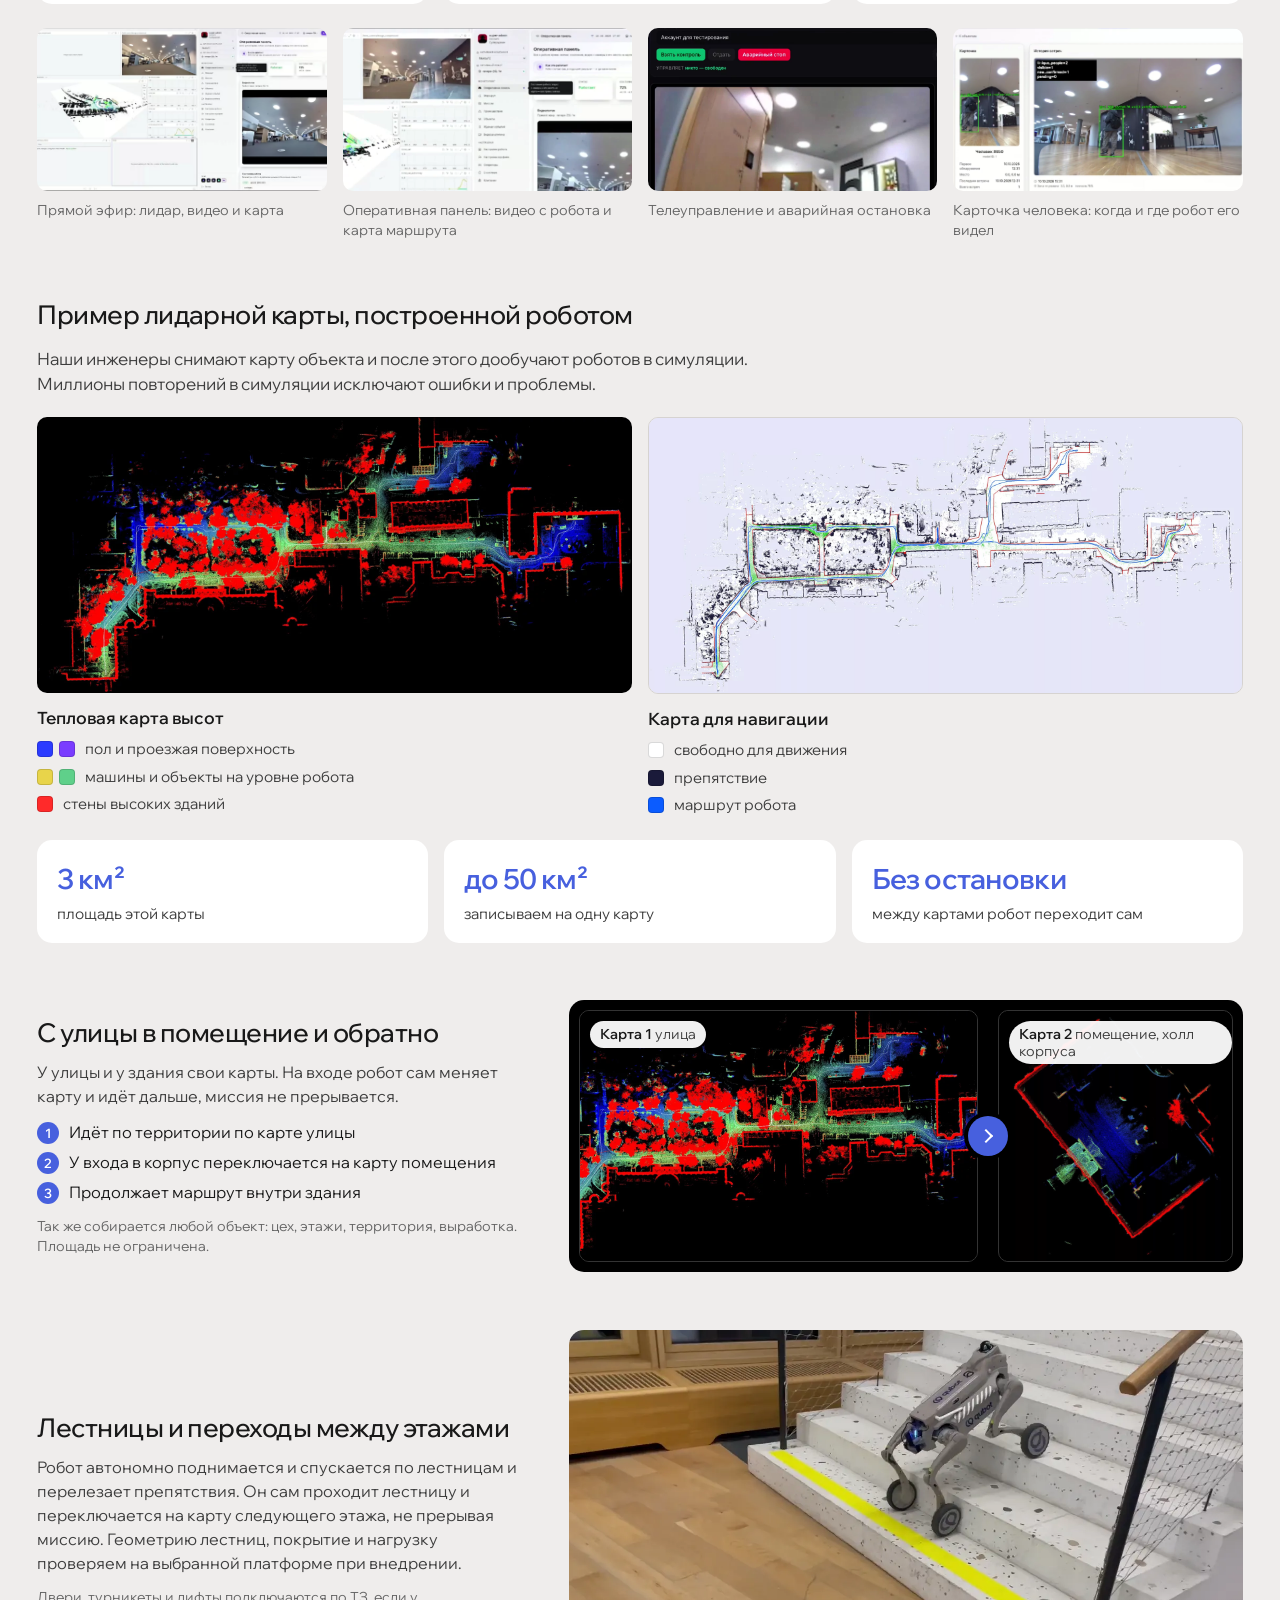
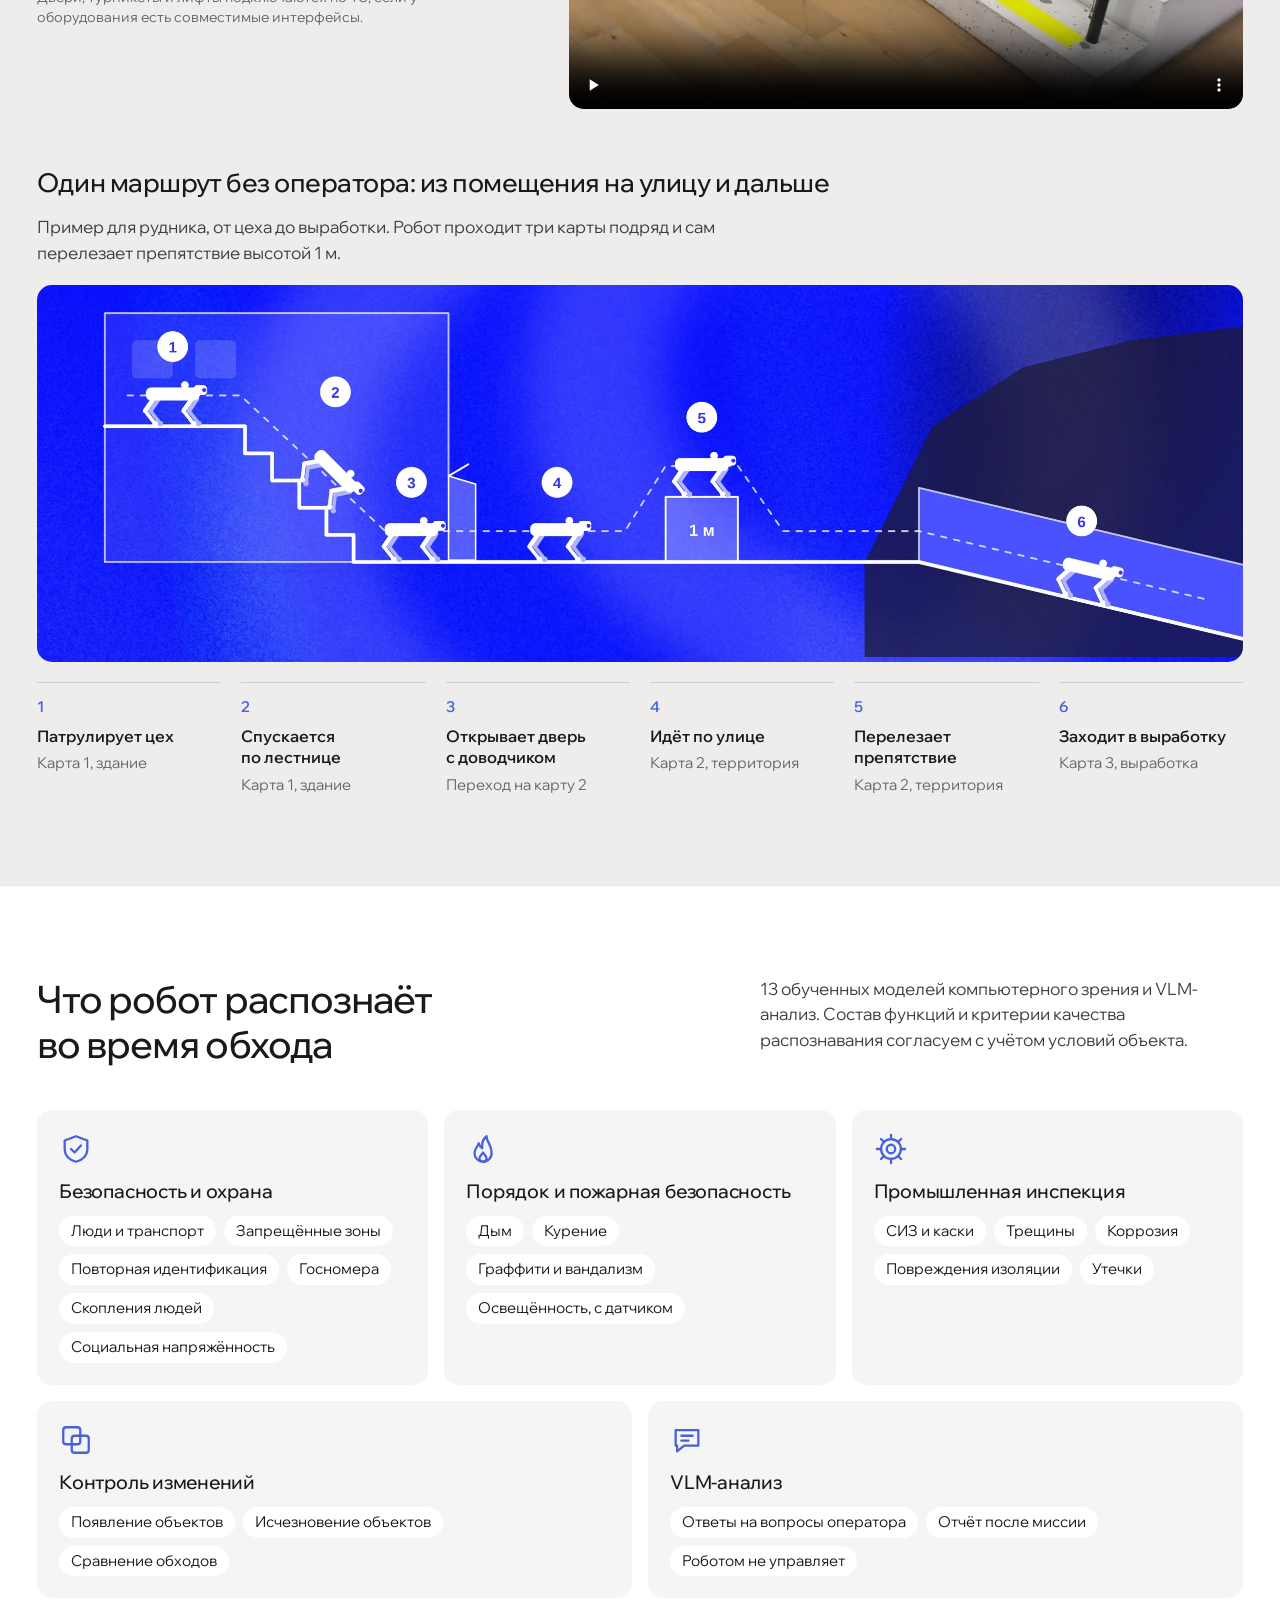
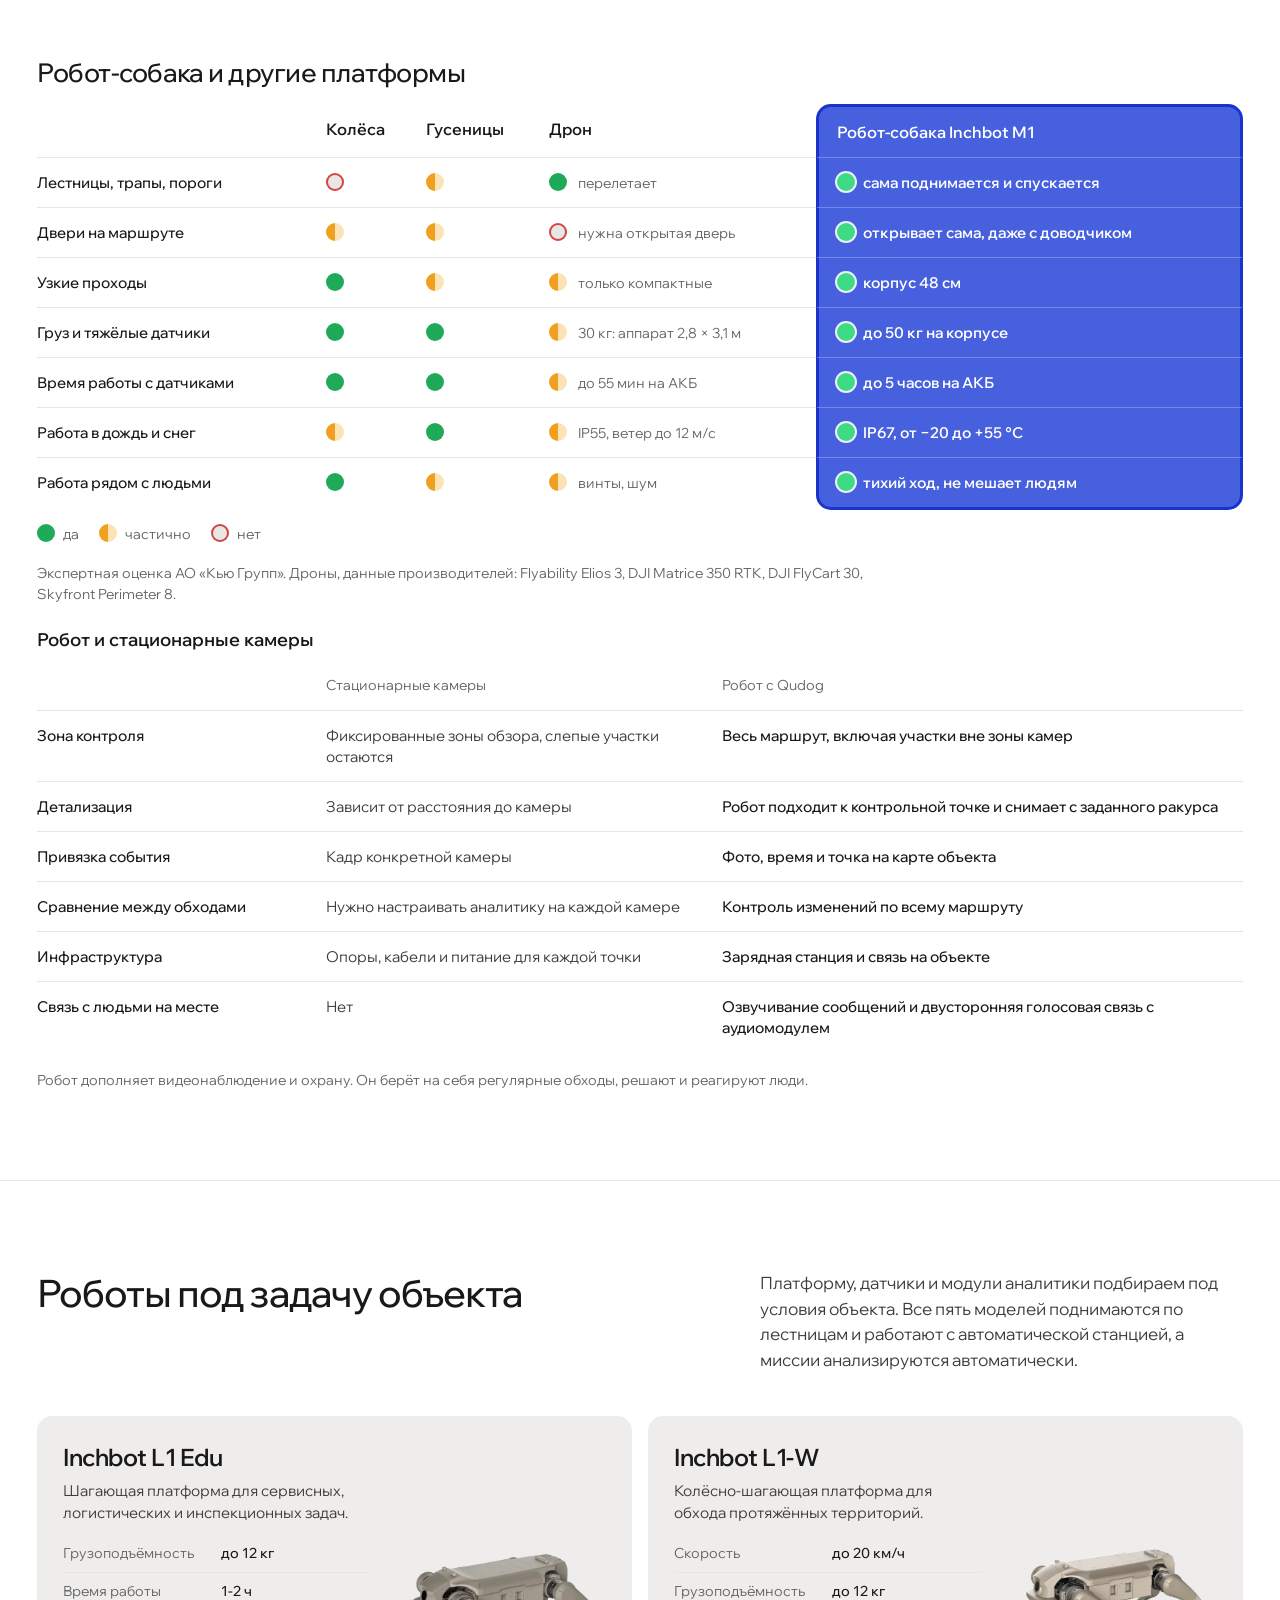
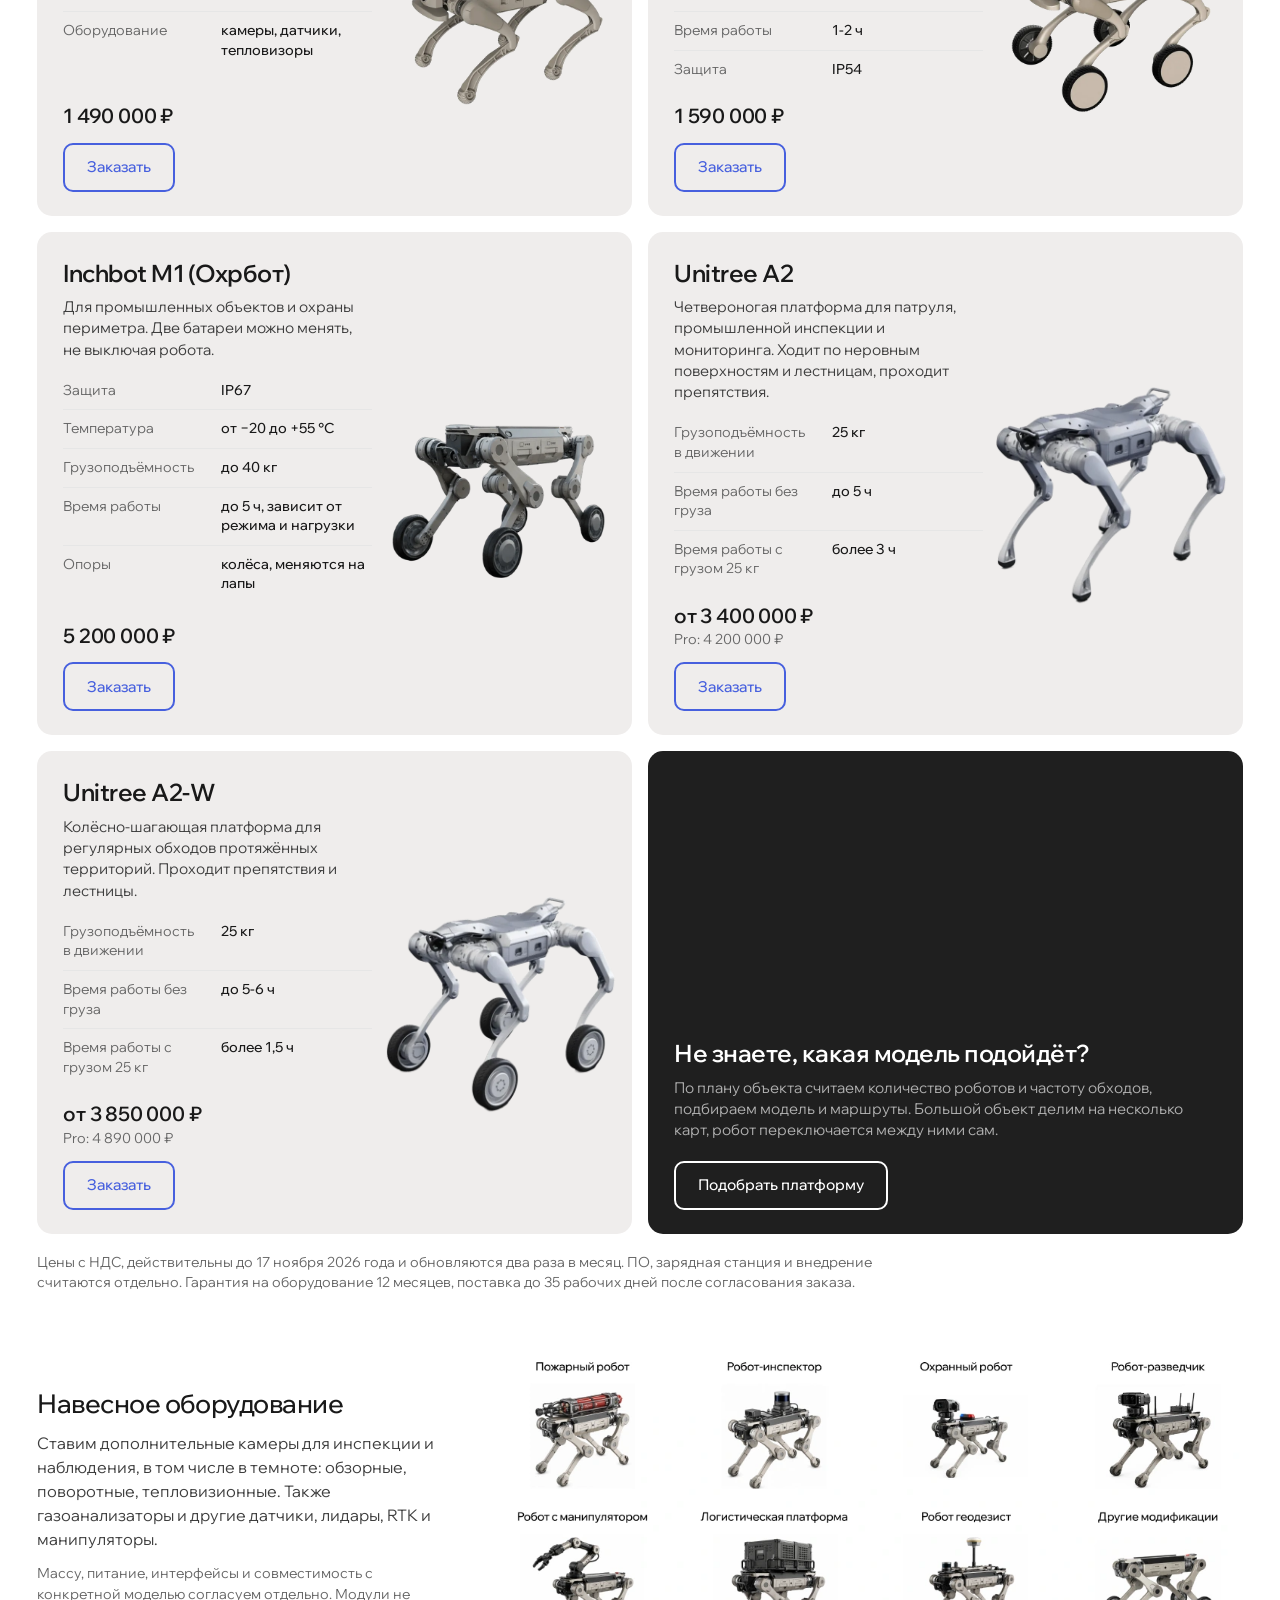
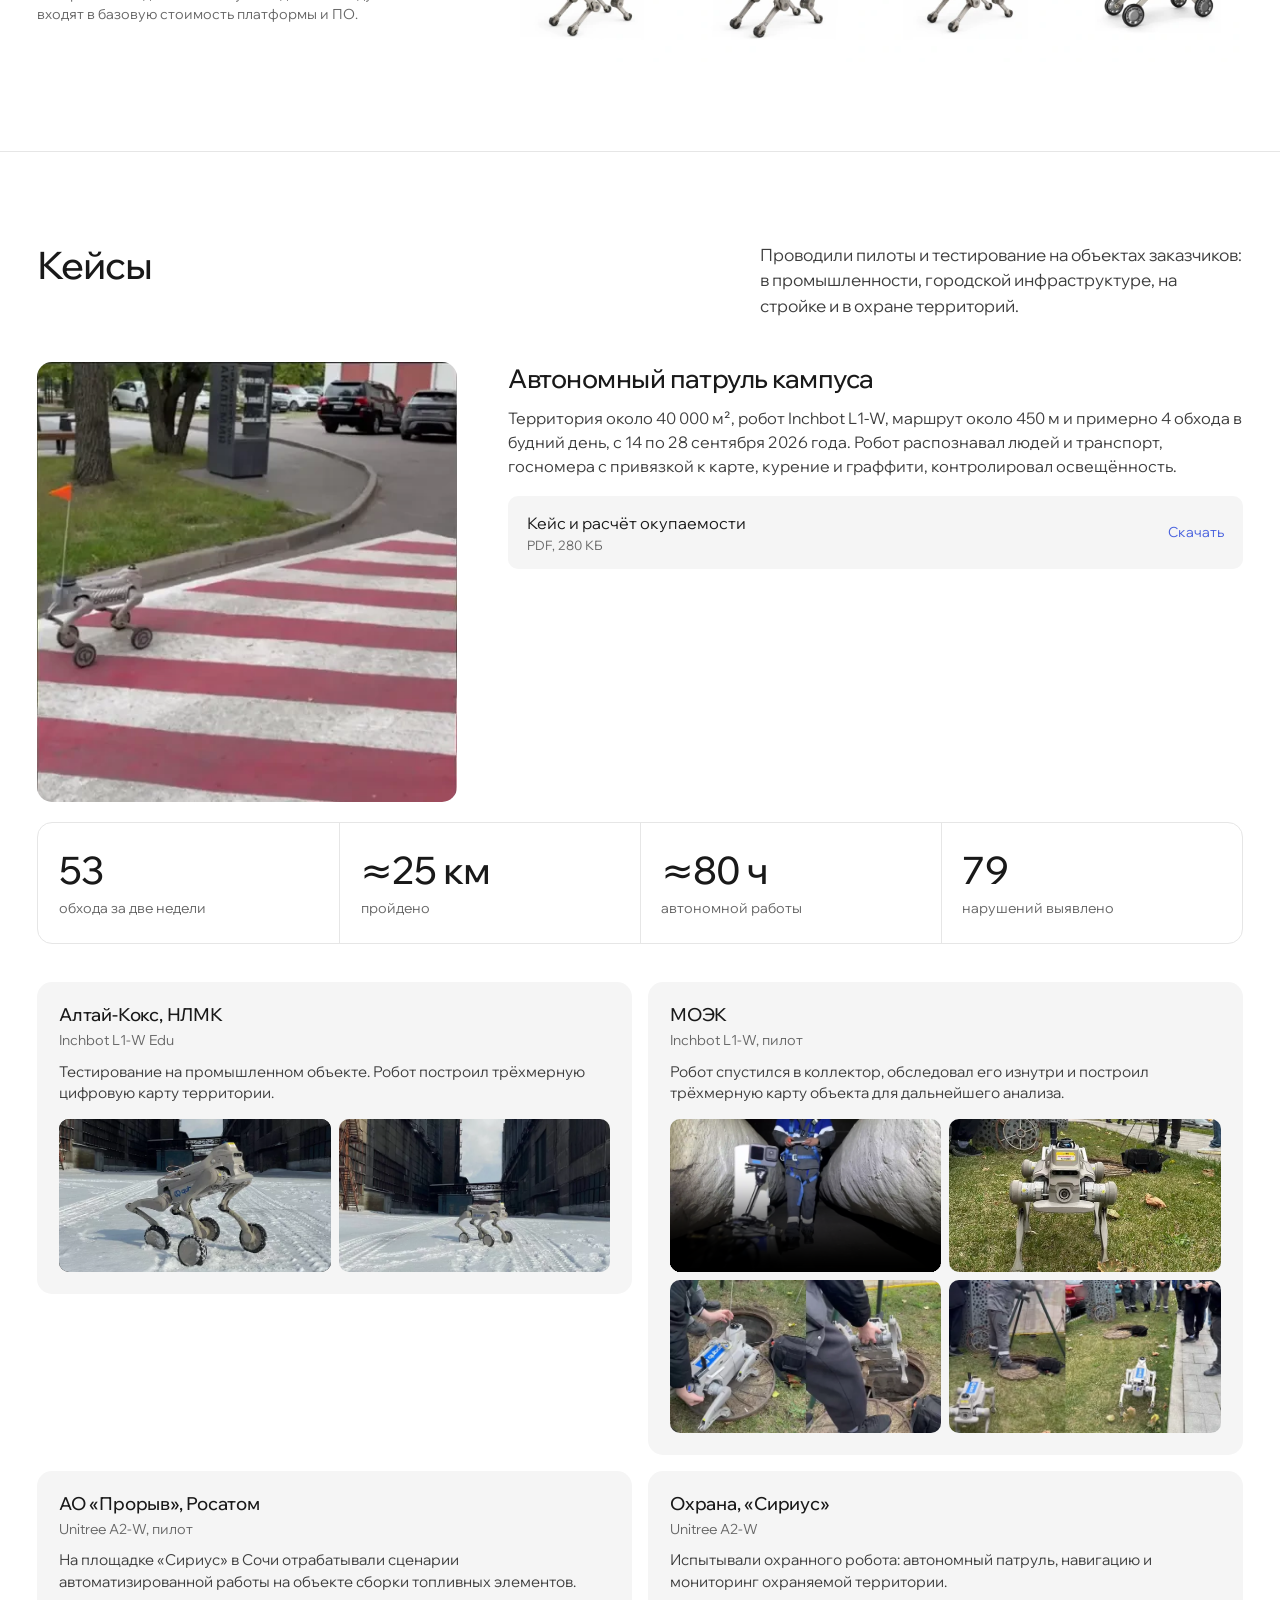
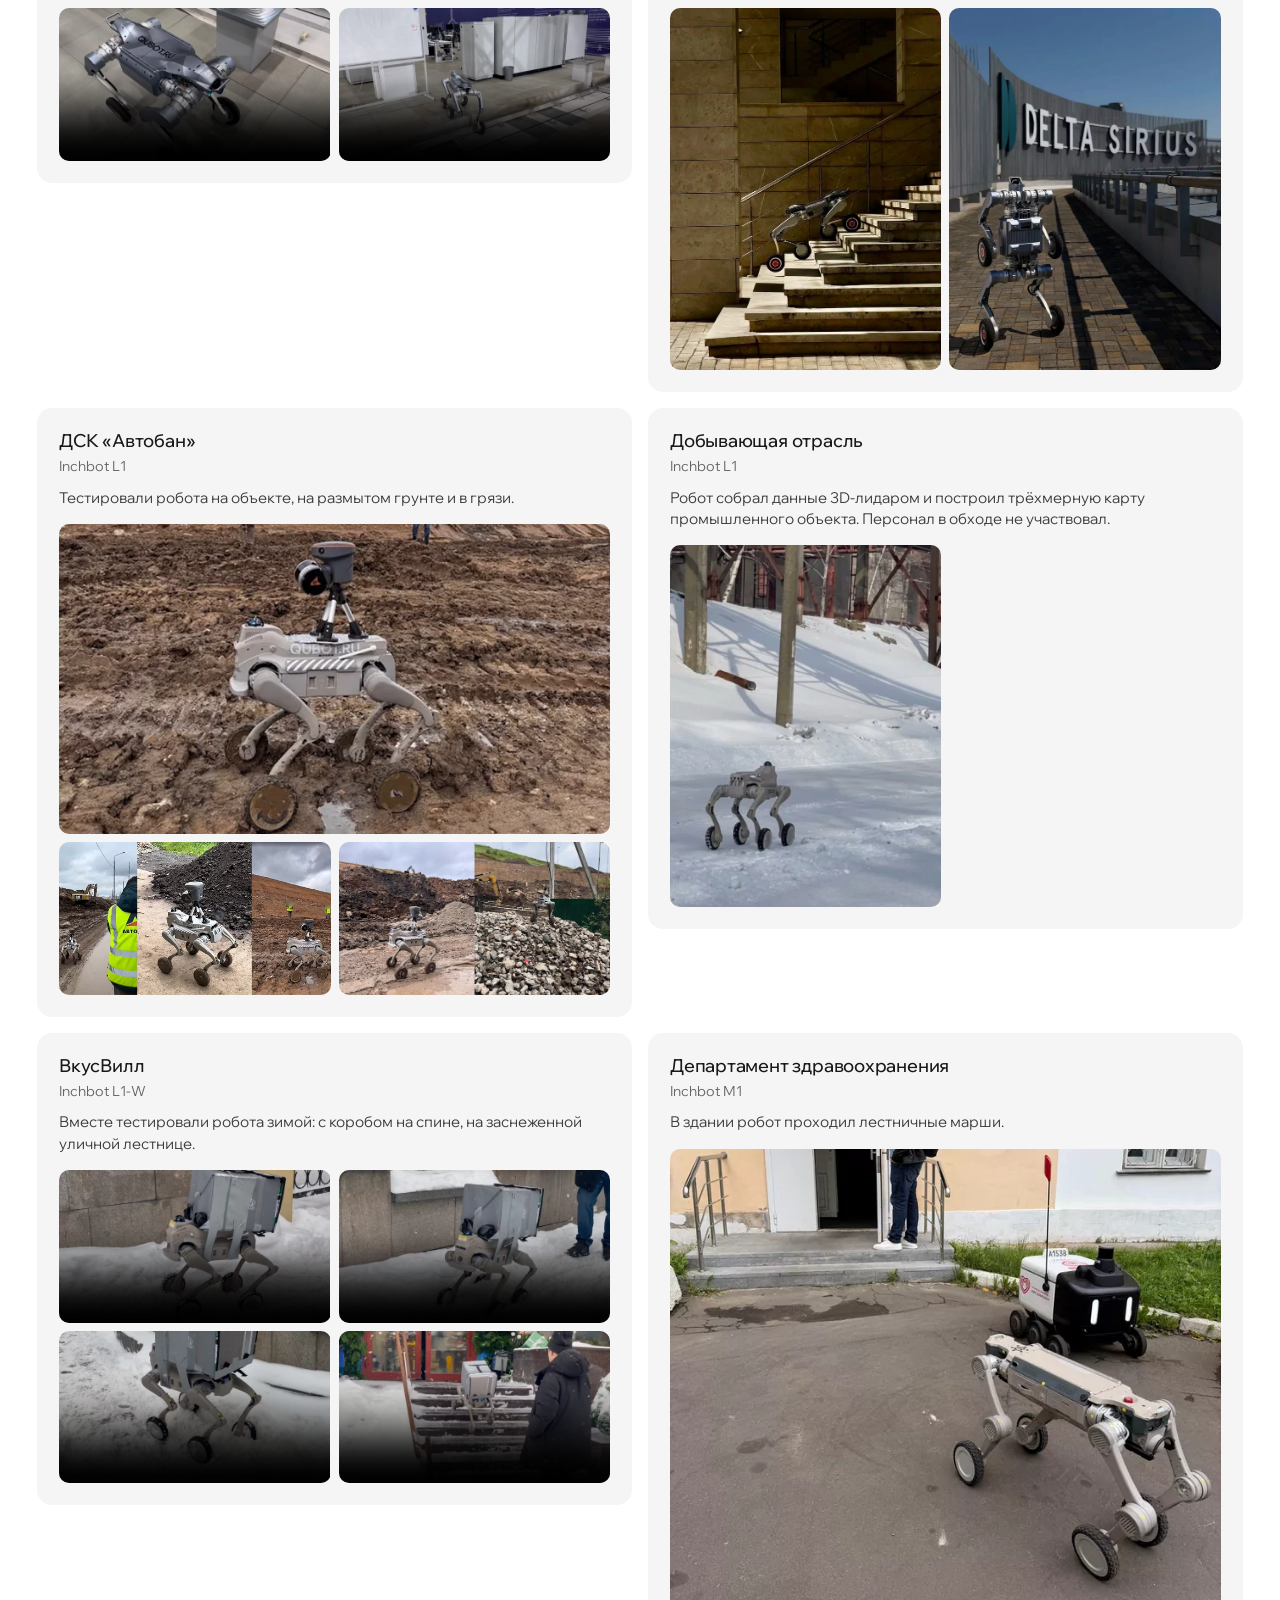
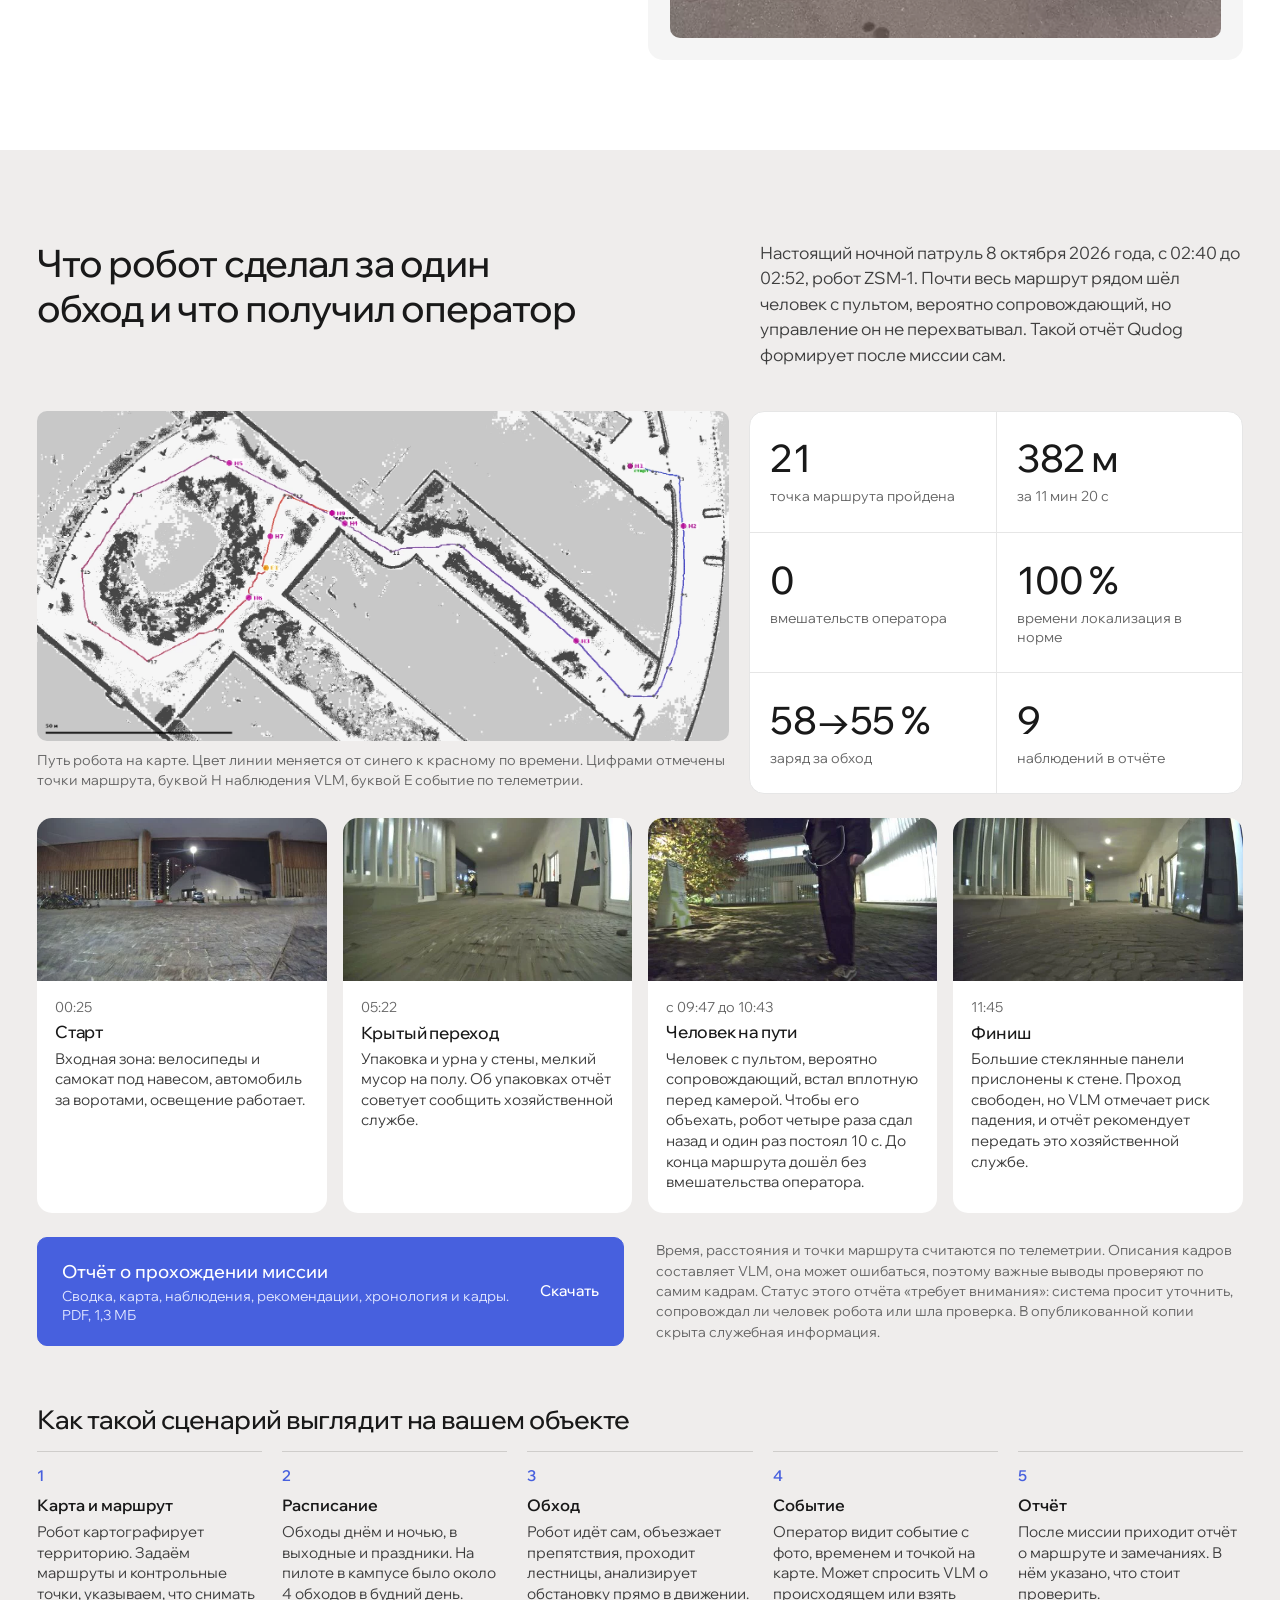
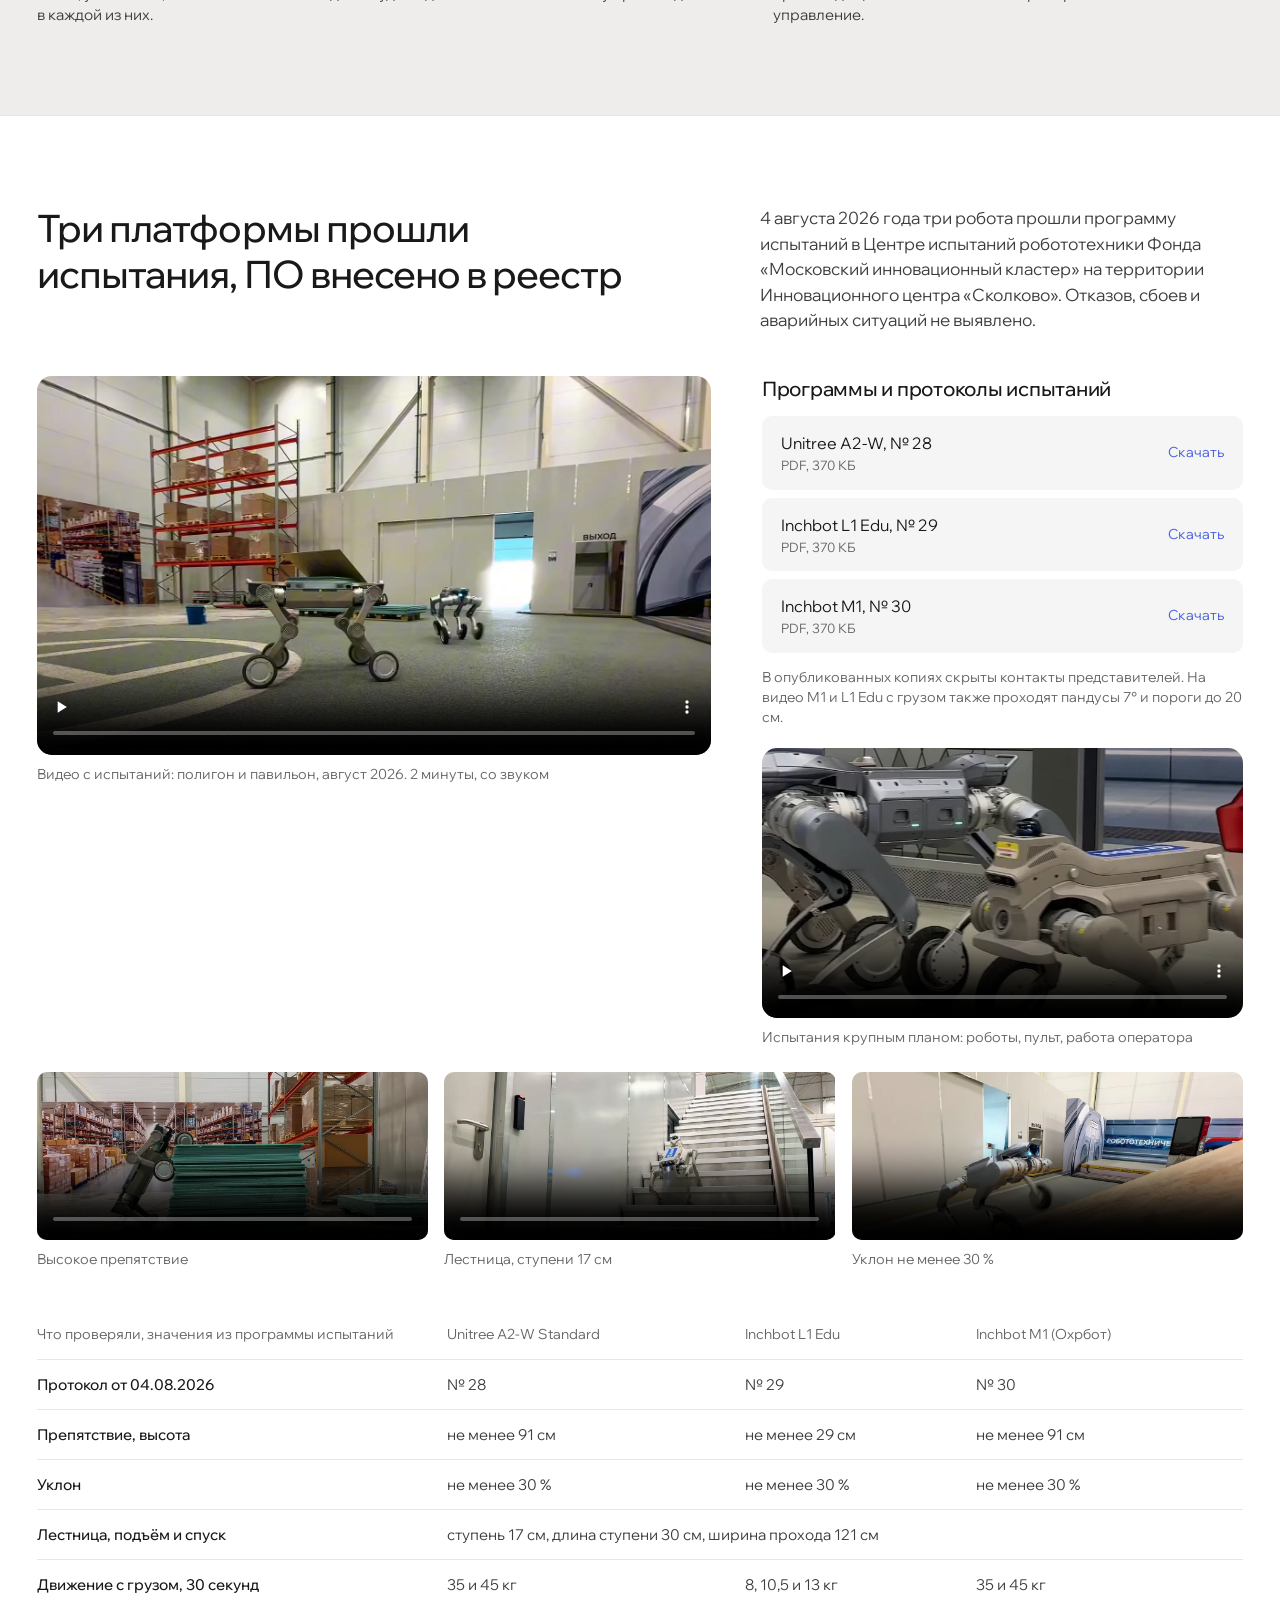
==== commit 93d6ca71: "Add the software demo video next to the pilot overview in the first video block" ====
--- a/index.html
+++ b/index.html
@@ -32,7 +32,7 @@
   <script src="public/js/main.js" defer></script>
   <script src="public/js/lightbox.js" defer></script>
   <!-- Разметка для поисковиков. Цены, вопросы и реквизиты продублированы отсюда из текста страницы: меняете там, меняйте и здесь -->
-  <script type="application/ld+json">{"@context":"https://schema.org","@graph":[{"@type":"Organization","@id":"https://qudog.ru/#org","name":"Qudog","legalName":"АО «Кью Групп»","url":"https://qudog.ru/","logo":"https://qudog.ru/apple-touch-icon.png","image":"https://qudog.ru/public/images/og.jpg","email":"info@qubot.ru","telephone":"+7-499-647-45-46","taxID":"9724220494","sameAs":["https://qubot.ru"],"address":{"@type":"PostalAddress","addressCountry":"RU","addressLocality":"Москва","postalCode":"115230","streetAddress":"ул. Нагатинская, д. 2, помещ. 20/2"}},{"@type":"WebSite","@id":"https://qudog.ru/#site","url":"https://qudog.ru/","name":"Qudog","inLanguage":"ru","publisher":{"@id":"https://qudog.ru/#org"}},{"@type":"WebPage","@id":"https://qudog.ru/#page","url":"https://qudog.ru/","name":"Роботы-собаки для патруля и инспекции: купить или арендовать | Qudog","description":"Роботы-собаки Inchbot и Unitree с российским ПО Qudog: автономный патруль, инспекция и доставка грузов. Продажа, аренда и пилот на объекте за 5-6 недель.","inLanguage":"ru","isPartOf":{"@id":"https://qudog.ru/#site"},"about":{"@id":"https://qudog.ru/#org"},"primaryImageOfPage":"https://qudog.ru/public/images/og.jpg"},{"@type":"SoftwareApplication","name":"Qudog","applicationCategory":"BusinessApplication","description":"ПО автономного патруля, инспекции и доставки грузов для роботов-собак Inchbot и Unitree.","url":"https://qudog.ru/#software","publisher":{"@id":"https://qudog.ru/#org"},"offers":[{"@type":"Offer","name":"Ежемесячная лицензия","price":70000,"priceCurrency":"RUB","priceValidUntil":"2026-11-17"},{"@type":"Offer","name":"Бессрочная лицензия","price":2500000,"priceCurrency":"RUB","priceValidUntil":"2026-11-17"}]},{"@type":"ItemList","name":"Роботы-собаки","itemListElement":[{"@type":"ListItem","position":1,"item":{"@type":"Product","name":"Робот-собака Inchbot L1 Edu","brand":{"@type":"Brand","name":"Inchbot"},"image":"https://qudog.ru/public/images/robots/l1.webp","category":"Роботы-собаки","offers":{"@type":"Offer","price":1490000,"priceCurrency":"RUB","priceValidUntil":"2026-11-17","seller":{"@id":"https://qudog.ru/#org"},"url":"https://qudog.ru/#robots"}}},{"@type":"ListItem","position":2,"item":{"@type":"Product","name":"Робот-собака Inchbot L1-W","brand":{"@type":"Brand","name":"Inchbot"},"image":"https://qudog.ru/public/images/robots/l1w.webp","category":"Роботы-собаки","offers":{"@type":"Offer","price":1590000,"priceCurrency":"RUB","priceValidUntil":"2026-11-17","seller":{"@id":"https://qudog.ru/#org"},"url":"https://qudog.ru/#robots"}}},{"@type":"ListItem","position":3,"item":{"@type":"Product","name":"Робот-собака Inchbot M1 (Охрбот)","brand":{"@type":"Brand","name":"Inchbot"},"image":"https://qudog.ru/public/images/robots/m1.webp","category":"Роботы-собаки","offers":{"@type":"Offer","price":5200000,"priceCurrency":"RUB","priceValidUntil":"2026-11-17","seller":{"@id":"https://qudog.ru/#org"},"url":"https://qudog.ru/#robots"}}},{"@type":"ListItem","position":4,"item":{"@type":"Product","name":"Робот-собака Unitree A2","brand":{"@type":"Brand","name":"Unitree"},"image":"https://qudog.ru/public/images/robots/a2-pro.webp","category":"Роботы-собаки","offers":{"@type":"AggregateOffer","lowPrice":3400000,"priceCurrency":"RUB","seller":{"@id":"https://qudog.ru/#org"},"url":"https://qudog.ru/#robots"}}},{"@type":"ListItem","position":5,"item":{"@type":"Product","name":"Робот-собака Unitree A2-W","brand":{"@type":"Brand","name":"Unitree"},"image":"https://qudog.ru/public/images/robots/a2w-pro.webp","category":"Роботы-собаки","offers":{"@type":"AggregateOffer","lowPrice":3850000,"priceCurrency":"RUB","seller":{"@id":"https://qudog.ru/#org"},"url":"https://qudog.ru/#robots"}}}]},{"@type":"VideoObject","name":"Обзор ПО и кейсов Qudog","description":"Интерфейс оператора, распознавание, отчёты о миссиях и кадры с объектов.","thumbnailUrl":"https://qudog.ru/public/images/posters/film.webp","contentUrl":"https://qudog.ru/public/video/film.h264.mp4","uploadDate":"2026-11-07T00:00:00+03:00","duration":"PT2M25S"},{"@type":"FAQPage","mainEntity":[{"@type":"Question","name":"Робот заменит охранника?","acceptedAnswer":{"@type":"Answer","text":"Робот берёт на себя регулярные обходы и сбор данных. Оценка происшествий, решения и выезд остаются за сотрудниками охраны."}},{"@type":"Question","name":"Что с погодой и зимой?","acceptedAnswer":{"@type":"Answer","text":"У M1 защита IP67 и работа от −20 до +55 °C. Робот проходит там, где может пройти человек: зимой территорию очищают так же, как для пешеходов, а в сильный гололёд обходы приостанавливают."}},{"@type":"Question","name":"Как робот работает ночью?","acceptedAnswer":{"@type":"Answer","text":"Обходы идут круглосуточно. Для съёмки в темноте устанавливается тепловизор, а Qudog контролирует уровень освещённости территории."}},{"@type":"Question","name":"Где хранятся видео и фото?","acceptedAnswer":{"@type":"Answer","text":"На сервере заказчика, срок хранения от 3 месяцев. Правила обработки, доступа и хранения изображений людей и госномеров согласуем при внедрении."}},{"@type":"Question","name":"Какую площадь закрывает один робот?","acceptedAnswer":{"@type":"Answer","text":"Qudog работает на территориях до 1 км²: большой объект делится на несколько карт. Количество роботов и частоту обходов считаем по плану объекта. Результаты пилота в кампусе нельзя напрямую переносить на другие объекты."}},{"@type":"Question","name":"Колёсная платформа пройдёт лестницу?","acceptedAnswer":{"@type":"Answer","text":"Да, все пять моделей поднимаются и спускаются по лестницам. L1-W, A2-W и M1 на колёсах едут по ровным участкам и шагают на препятствиях. Геометрию лестниц, сцепление и нагрузку проверяем на выбранной платформе."}}]}]}</script>
+  <script type="application/ld+json">{"@context":"https://schema.org","@graph":[{"@type":"Organization","@id":"https://qudog.ru/#org","name":"Qudog","legalName":"АО «Кью Групп»","url":"https://qudog.ru/","logo":"https://qudog.ru/apple-touch-icon.png","image":"https://qudog.ru/public/images/og.jpg","email":"info@qubot.ru","telephone":"+7-499-647-45-46","taxID":"9724220494","sameAs":["https://qubot.ru"],"address":{"@type":"PostalAddress","addressCountry":"RU","addressLocality":"Москва","postalCode":"115230","streetAddress":"ул. Нагатинская, д. 2, помещ. 20/2"}},{"@type":"WebSite","@id":"https://qudog.ru/#site","url":"https://qudog.ru/","name":"Qudog","inLanguage":"ru","publisher":{"@id":"https://qudog.ru/#org"}},{"@type":"WebPage","@id":"https://qudog.ru/#page","url":"https://qudog.ru/","name":"Роботы-собаки для патруля и инспекции: купить или арендовать | Qudog","description":"Роботы-собаки Inchbot и Unitree с российским ПО Qudog: автономный патруль, инспекция и доставка грузов. Продажа, аренда и пилот на объекте за 5-6 недель.","inLanguage":"ru","isPartOf":{"@id":"https://qudog.ru/#site"},"about":{"@id":"https://qudog.ru/#org"},"primaryImageOfPage":"https://qudog.ru/public/images/og.jpg"},{"@type":"SoftwareApplication","name":"Qudog","applicationCategory":"BusinessApplication","description":"ПО автономного патруля, инспекции и доставки грузов для роботов-собак Inchbot и Unitree.","url":"https://qudog.ru/#software","publisher":{"@id":"https://qudog.ru/#org"},"offers":[{"@type":"Offer","name":"Ежемесячная лицензия","price":70000,"priceCurrency":"RUB","priceValidUntil":"2026-11-17"},{"@type":"Offer","name":"Бессрочная лицензия","price":2500000,"priceCurrency":"RUB","priceValidUntil":"2026-11-17"}]},{"@type":"ItemList","name":"Роботы-собаки","itemListElement":[{"@type":"ListItem","position":1,"item":{"@type":"Product","name":"Робот-собака Inchbot L1 Edu","brand":{"@type":"Brand","name":"Inchbot"},"image":"https://qudog.ru/public/images/robots/l1.webp","category":"Роботы-собаки","offers":{"@type":"Offer","price":1490000,"priceCurrency":"RUB","priceValidUntil":"2026-11-17","seller":{"@id":"https://qudog.ru/#org"},"url":"https://qudog.ru/#robots"}}},{"@type":"ListItem","position":2,"item":{"@type":"Product","name":"Робот-собака Inchbot L1-W","brand":{"@type":"Brand","name":"Inchbot"},"image":"https://qudog.ru/public/images/robots/l1w.webp","category":"Роботы-собаки","offers":{"@type":"Offer","price":1590000,"priceCurrency":"RUB","priceValidUntil":"2026-11-17","seller":{"@id":"https://qudog.ru/#org"},"url":"https://qudog.ru/#robots"}}},{"@type":"ListItem","position":3,"item":{"@type":"Product","name":"Робот-собака Inchbot M1 (Охрбот)","brand":{"@type":"Brand","name":"Inchbot"},"image":"https://qudog.ru/public/images/robots/m1.webp","category":"Роботы-собаки","offers":{"@type":"Offer","price":5200000,"priceCurrency":"RUB","priceValidUntil":"2026-11-17","seller":{"@id":"https://qudog.ru/#org"},"url":"https://qudog.ru/#robots"}}},{"@type":"ListItem","position":4,"item":{"@type":"Product","name":"Робот-собака Unitree A2","brand":{"@type":"Brand","name":"Unitree"},"image":"https://qudog.ru/public/images/robots/a2-pro.webp","category":"Роботы-собаки","offers":{"@type":"AggregateOffer","lowPrice":3400000,"priceCurrency":"RUB","seller":{"@id":"https://qudog.ru/#org"},"url":"https://qudog.ru/#robots"}}},{"@type":"ListItem","position":5,"item":{"@type":"Product","name":"Робот-собака Unitree A2-W","brand":{"@type":"Brand","name":"Unitree"},"image":"https://qudog.ru/public/images/robots/a2w-pro.webp","category":"Роботы-собаки","offers":{"@type":"AggregateOffer","lowPrice":3850000,"priceCurrency":"RUB","seller":{"@id":"https://qudog.ru/#org"},"url":"https://qudog.ru/#robots"}}}]},{"@type":"VideoObject","name":"Обзор пилотных проектов","description":"Обзор пилотных проектов Qudog.","thumbnailUrl":"https://qudog.ru/public/images/posters/film.webp","contentUrl":"https://qudog.ru/public/video/film.h264.mp4","uploadDate":"2026-11-07T00:00:00+03:00","duration":"PT2M25S"},{"@type":"VideoObject","name":"Пример работы софта","description":"Пример работы софта Qudog.","thumbnailUrl":"https://qudog.ru/public/images/posters/soft.webp","contentUrl":"https://qudog.ru/public/video/soft.h264.mp4","uploadDate":"2026-11-27T00:00:00+03:00","duration":"PT2M24S"},{"@type":"FAQPage","mainEntity":[{"@type":"Question","name":"Робот заменит охранника?","acceptedAnswer":{"@type":"Answer","text":"Робот берёт на себя регулярные обходы и сбор данных. Оценка происшествий, решения и выезд остаются за сотрудниками охраны."}},{"@type":"Question","name":"Что с погодой и зимой?","acceptedAnswer":{"@type":"Answer","text":"У M1 защита IP67 и работа от −20 до +55 °C. Робот проходит там, где может пройти человек: зимой территорию очищают так же, как для пешеходов, а в сильный гололёд обходы приостанавливают."}},{"@type":"Question","name":"Как робот работает ночью?","acceptedAnswer":{"@type":"Answer","text":"Обходы идут круглосуточно. Для съёмки в темноте устанавливается тепловизор, а Qudog контролирует уровень освещённости территории."}},{"@type":"Question","name":"Где хранятся видео и фото?","acceptedAnswer":{"@type":"Answer","text":"На сервере заказчика, срок хранения от 3 месяцев. Правила обработки, доступа и хранения изображений людей и госномеров согласуем при внедрении."}},{"@type":"Question","name":"Какую площадь закрывает один робот?","acceptedAnswer":{"@type":"Answer","text":"Qudog работает на территориях до 1 км²: большой объект делится на несколько карт. Количество роботов и частоту обходов считаем по плану объекта. Результаты пилота в кампусе нельзя напрямую переносить на другие объекты."}},{"@type":"Question","name":"Колёсная платформа пройдёт лестницу?","acceptedAnswer":{"@type":"Answer","text":"Да, все пять моделей поднимаются и спускаются по лестницам. L1-W, A2-W и M1 на колёсах едут по ровным участкам и шагают на препятствиях. Геометрию лестниц, сцепление и нагрузку проверяем на выбранной платформе."}}]}]}</script>
 </head>
 <body>
 <a class="skip" href="#main">К содержимому</a>
@@ -104,15 +104,29 @@
 <!-- ============ БОЛЬШОЕ ВИДЕО ============ -->
 <section class="film" id="film">
   <div class="wrap">
-    <div class="player player--film">
-      <video id="film-video" controls preload="none" playsinline poster="public/images/posters/film.webp" width="1972" height="1080" aria-label="Обзор ПО и кейсов Qudog, 2 минуты 25 секунд">
-        <source src="public/video/film.mobile.mp4" type="video/mp4" media="(max-width: 760px)">
-        <source src="public/video/film.av1.mp4" type='video/mp4; codecs="av01.0.08M.08"'>
-        <source src="public/video/film.h264.mp4" type="video/mp4">
-      </video>
-      <button class="player__play" id="film-play" type="button" hidden aria-label="Смотреть обзор ПО и кейсов"><span aria-hidden="true"></span></button>
-    </div>
-    <p class="film__caption">Обзор ПО и кейсов Qudog: интерфейс оператора, распознавание, отчёты о миссиях и кадры с объектов. 2 минуты 25 секунд, со звуком. <a href="#cases">Все кейсы</a></p>
+    <div class="film__grid">
+      <figure>
+        <div class="player player--film">
+          <video id="film-video" controls preload="none" playsinline poster="public/images/posters/film.webp" width="1972" height="1080" aria-label="Обзор пилотных проектов, 2 минуты 25 секунд">
+            <source src="public/video/film.mobile.mp4" type="video/mp4" media="(max-width: 760px)">
+            <source src="public/video/film.av1.mp4" type='video/mp4; codecs="av01.0.08M.08"'>
+            <source src="public/video/film.h264.mp4" type="video/mp4">
+          </video>
+          <button class="player__play" type="button" hidden aria-label="Смотреть обзор пилотных проектов"><span aria-hidden="true"></span></button>
+        </div>
+        <figcaption class="film__caption">Обзор пилотных проектов</figcaption>
+      </figure>
+      <figure>
+        <div class="player player--film">
+          <video controls preload="none" playsinline poster="public/images/posters/soft.webp" width="854" height="480" aria-label="Пример работы софта, 2 минуты 24 секунды">
+            <source src="public/video/soft.av1.mp4" type='video/mp4; codecs="av01.0.04M.08"'>
+            <source src="public/video/soft.h264.mp4" type="video/mp4">
+          </video>
+          <button class="player__play" type="button" hidden aria-label="Смотреть пример работы софта"><span aria-hidden="true"></span></button>
+        </div>
+        <figcaption class="film__caption">Пример работы софта</figcaption>
+      </figure>
+    </div>
   </div>
 </section>
 
--- a/public/css/sections.css
+++ b/public/css/sections.css
@@ -60,7 +60,9 @@
 
 /* Большое видео сразу под первым экраном */
 .film { background: var(--black); padding-block: clamp(28px, 3.6vw, 56px) clamp(36px, 4vw, 64px); color: #cfcfcf; }
-.player--film { aspect-ratio: 2560 / 1402; }
+.film__grid { display: grid; grid-template-columns: repeat(2, minmax(0, 1fr)); gap: 24px clamp(20px, 2.4vw, 32px); align-items: start; }
+.player--film { aspect-ratio: 16 / 9; }
+@media (max-width: 760px) { .film__grid { grid-template-columns: 1fr; } }
 .player__play { position: absolute; inset: 0; display: grid; place-items: center; width: 100%; padding: 0; border: 0; background: rgba(0,0,0,.14); cursor: pointer; transition: background-color .2s ease-in-out; }
 .player__play[hidden] { display: none; }
 .player__play:hover { background: rgba(0,0,0,.28); }
